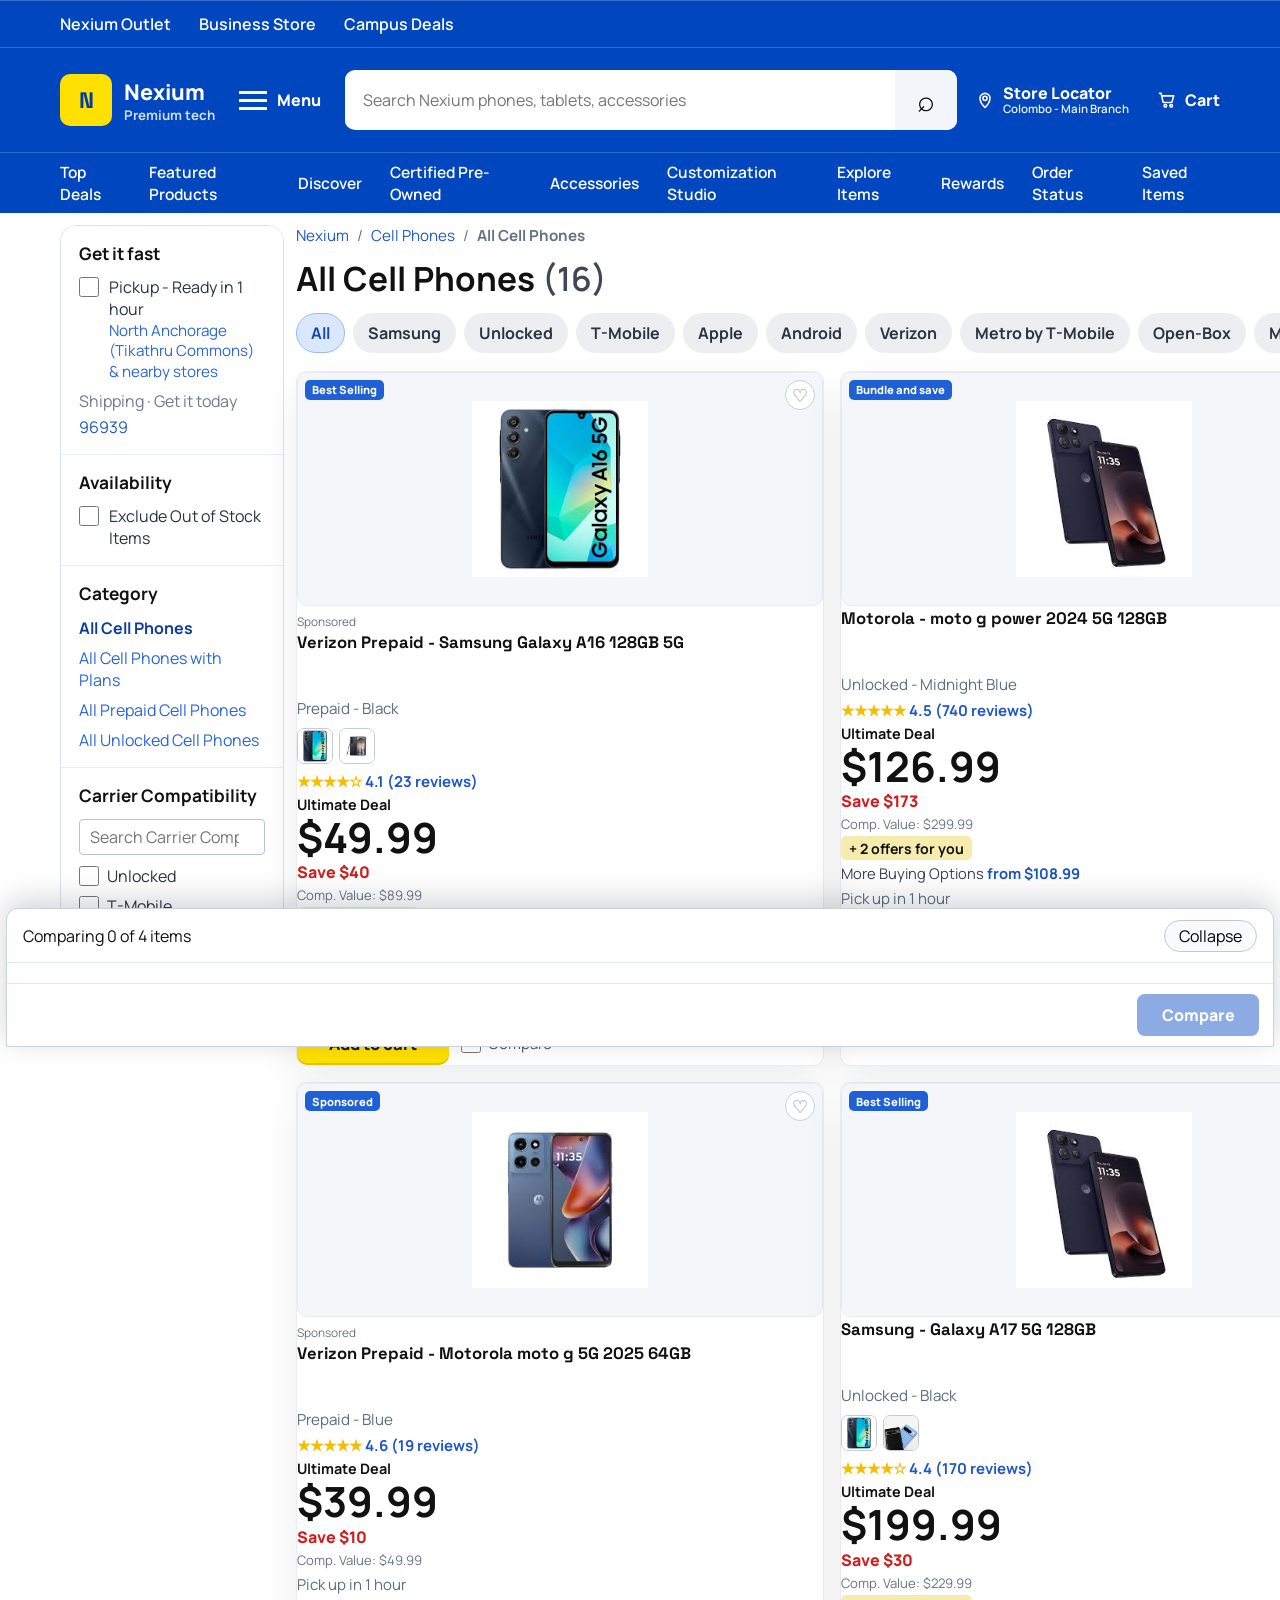
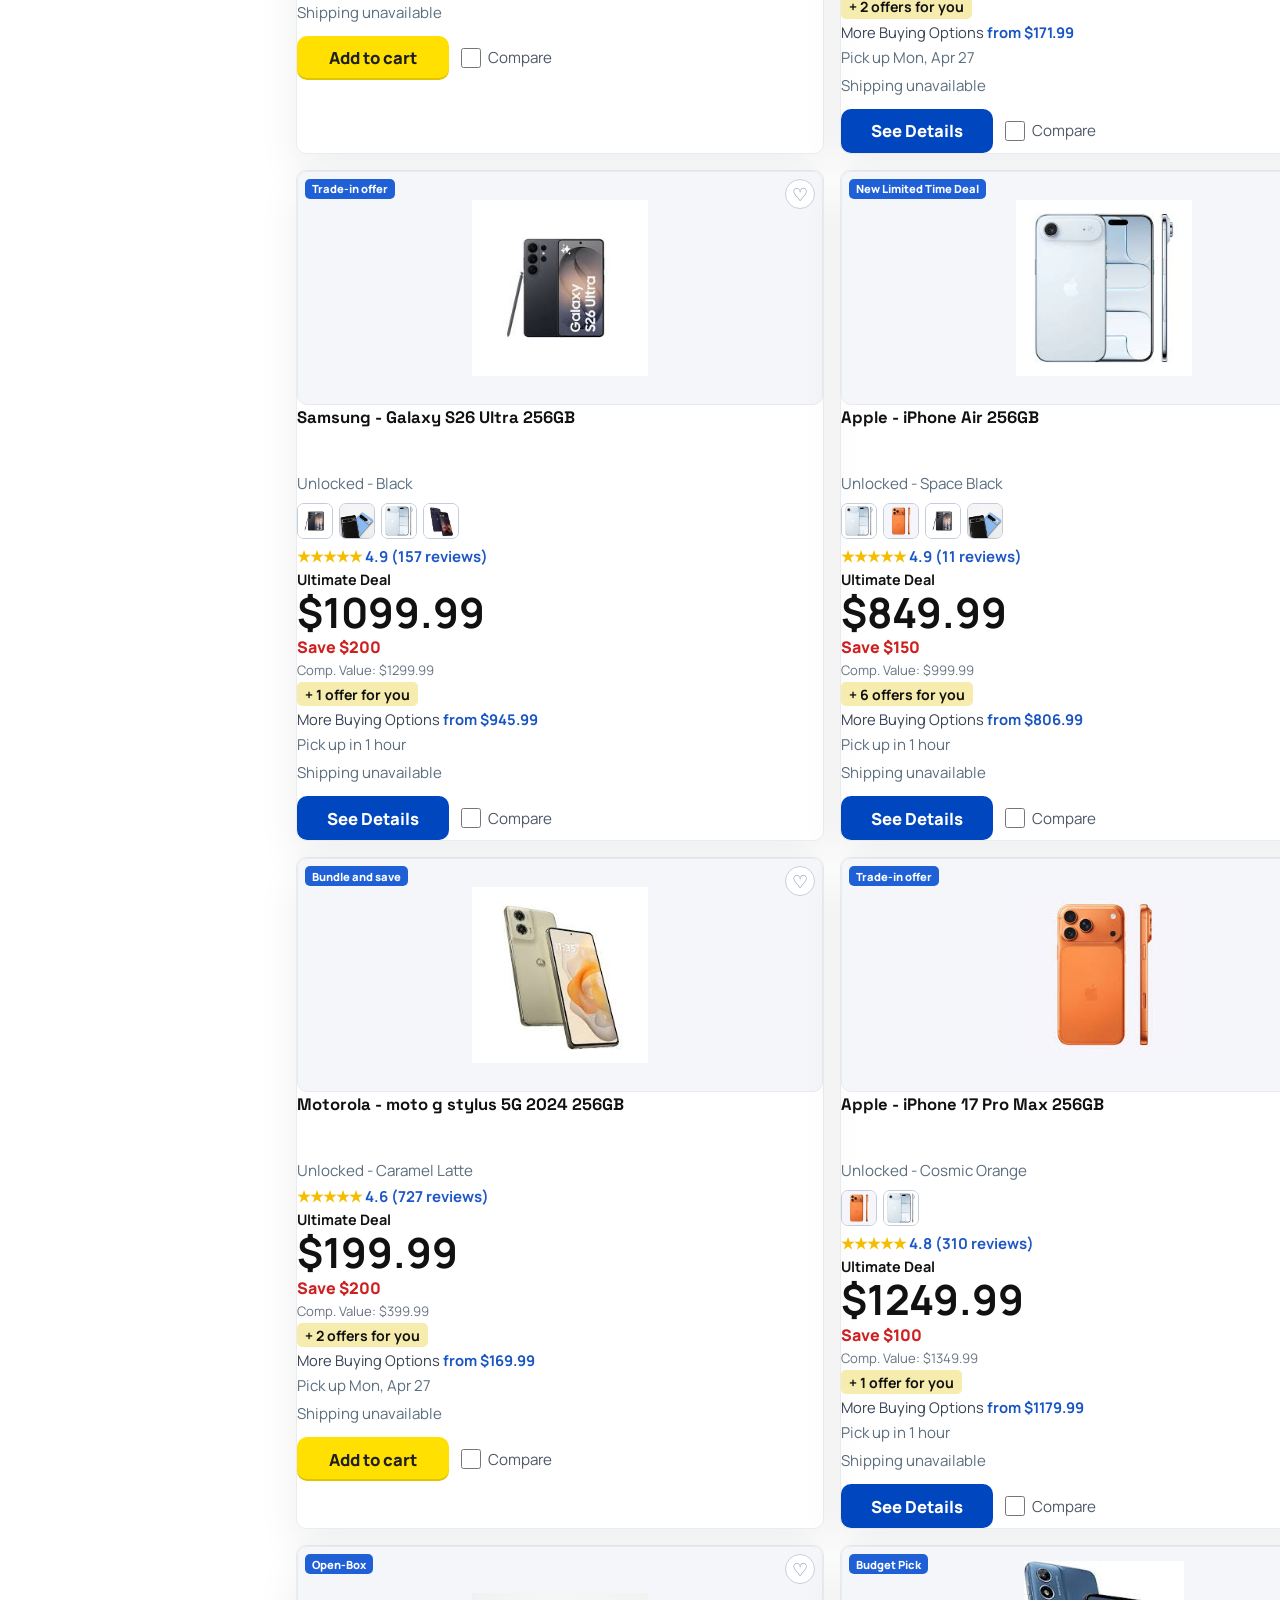
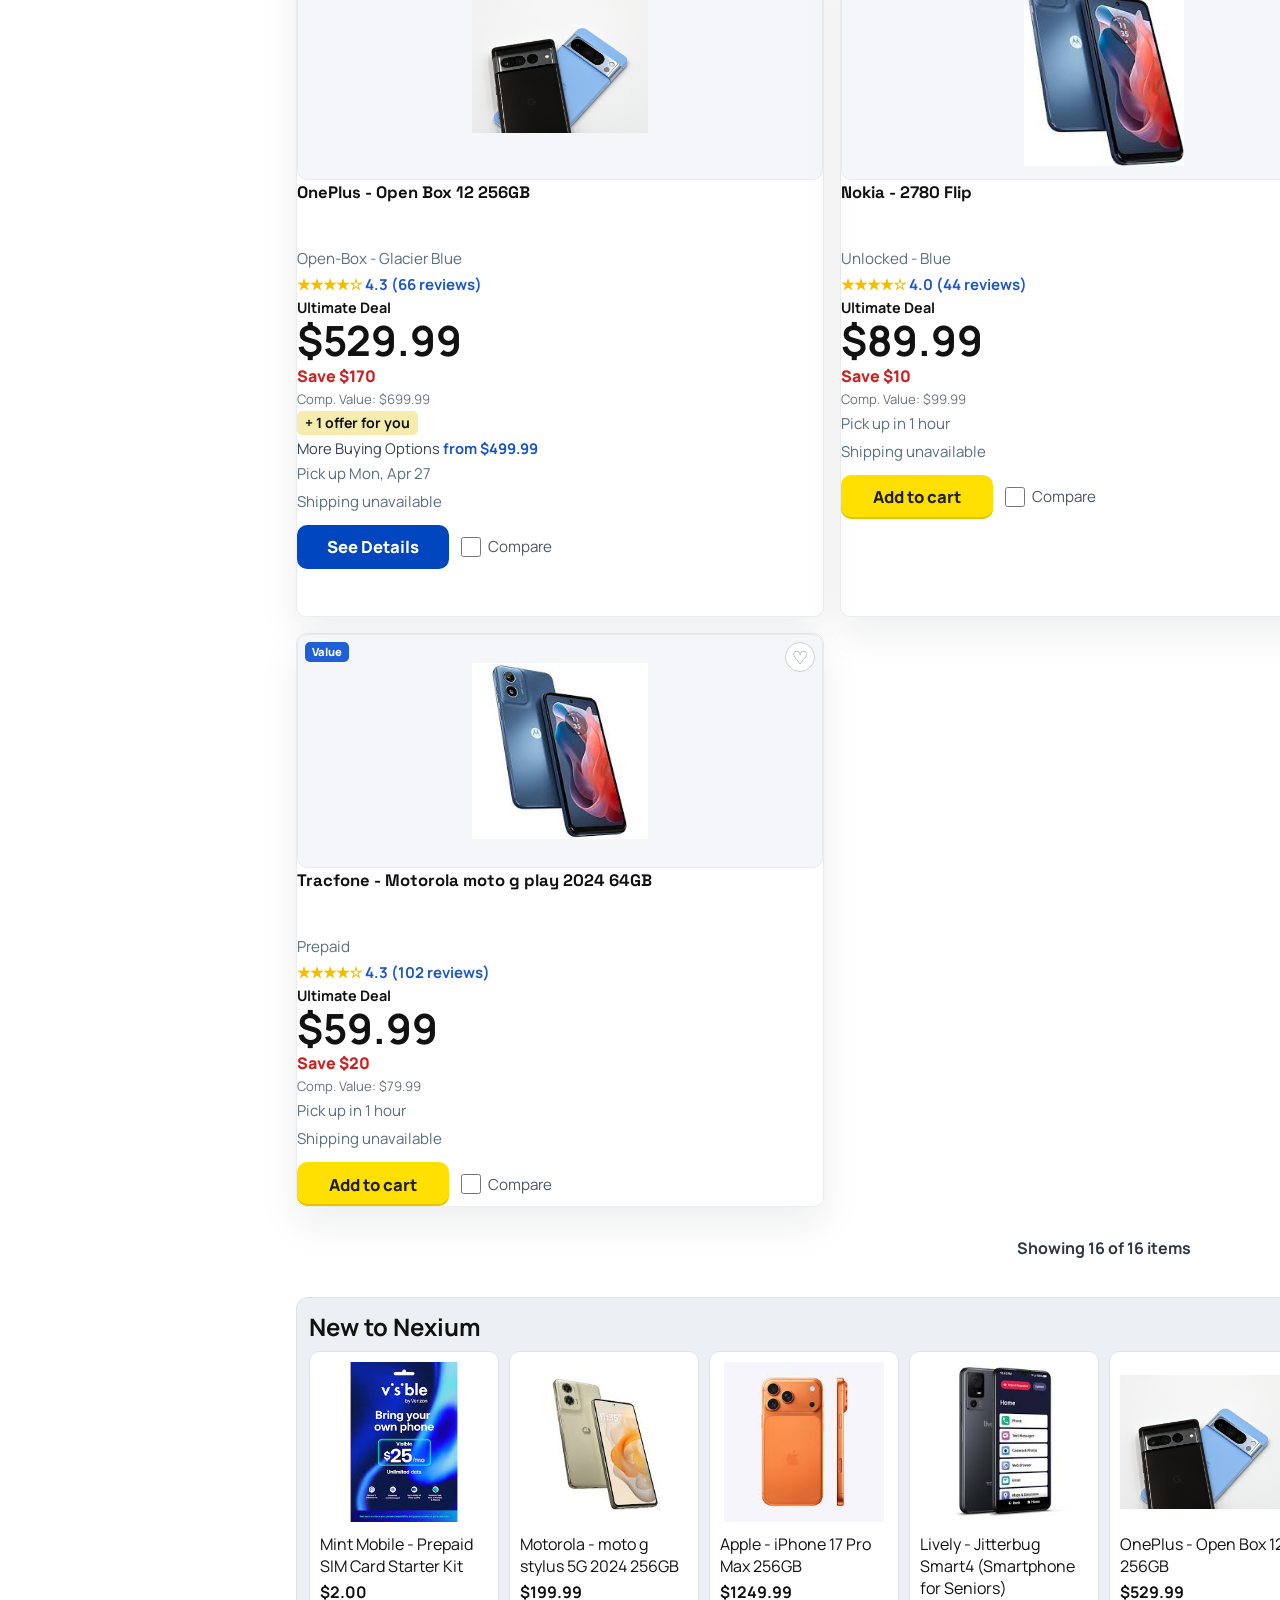
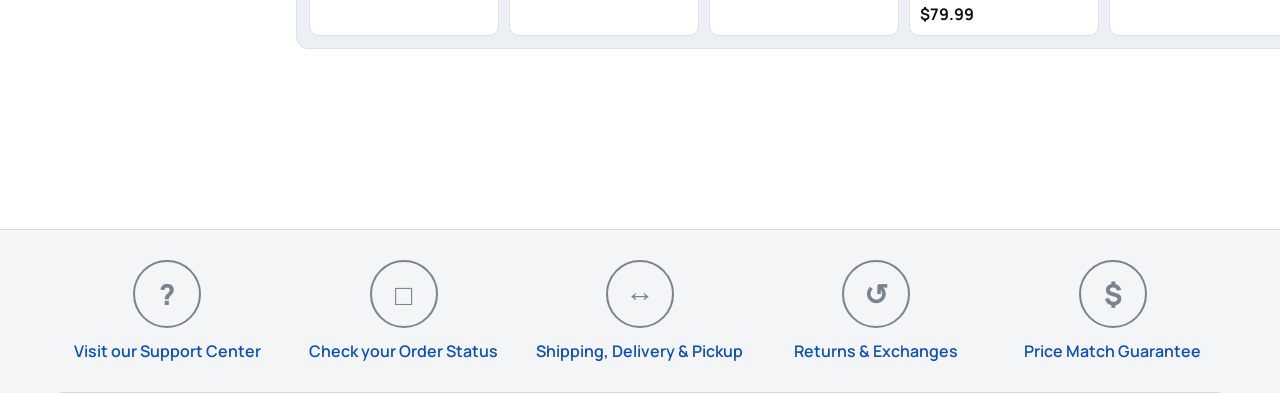
==== all-cell-phones.html @ 81a10d4d "First commit" ====
<!DOCTYPE html>
<html lang="en">
<head>
  <meta charset="UTF-8">
  <meta name="viewport" content="width=device-width, initial-scale=1.0">
  <title>All Cell Phones | Nexium</title>
  <link rel="preconnect" href="https://fonts.googleapis.com">
  <link rel="preconnect" href="https://fonts.gstatic.com" crossorigin>
  <link href="https://fonts.googleapis.com/css2?family=Manrope:wght@400;500;600;700;800&family=Space+Grotesk:wght@500;700&display=swap" rel="stylesheet">
  <link rel="stylesheet" href="styles.css">
  <link rel="stylesheet" href="all-cell-phones.css">
</head>
<body class="home-page phones-page">
  <header class="home-header">
    <div class="home-utility">
      <div class="shell utility-inner">
        <div class="utility-links">
          <a href="#">Nexium Outlet</a>
          <a href="#">Business Store</a>
          <a href="#">Campus Deals</a>
        </div>
      </div>
    </div>

    <div class="home-primary">
      <div class="shell primary-inner">
        <a href="index.html" class="home-logo">
          <span class="brand-mark">N</span>
          <span class="logo-copy">
            <strong>Nexium</strong>
            <small>Premium tech</small>
          </span>
        </a>

        <button class="menu-trigger" type="button">
          <span class="menu-lines"></span>
          <span>Menu</span>
        </button>

        <div class="home-search">
          <input type="search" placeholder="Search Nexium phones, tablets, accessories">
          <button type="button">⌕</button>
        </div>

        <div class="quick-actions">
          <a href="store-locator.html" class="quick-action-link" aria-label="Find a store location">
            <span class="quick-icon" aria-hidden="true">
              <svg viewBox="0 0 24 24" role="img" focusable="false">
                <path d="M12 21s6-5.53 6-11a6 6 0 1 0-12 0c0 5.47 6 11 6 11Z"></path>
                <circle cx="12" cy="10" r="2.5"></circle>
              </svg>
            </span>
            <span class="quick-action-copy">
              <span>Store Locator</span>
              <small data-selected-branch>Colombo - Main Branch</small>
            </span>
          </a>
          <a href="cart.html" class="quick-action-link" aria-label="Open cart page">
            <span class="quick-icon" aria-hidden="true">
              <svg viewBox="0 0 24 24" role="img" focusable="false">
                <path d="M3 4h2l2.2 10.2a1 1 0 0 0 1 .8h8.9a1 1 0 0 0 1-.8L20 7H7"></path>
                <circle cx="10" cy="19" r="1.6"></circle>
                <circle cx="17" cy="19" r="1.6"></circle>
              </svg>
            </span>
            <span>Cart</span>
          </a>
        </div>
      </div>
    </div>

    <div class="home-secondary">
      <div class="shell secondary-inner">
        <nav class="secondary-links">
          <a href="index.html#featured-offers">Top Deals</a>
          <a href="index.html#featured-products">Featured Products</a>
          <a href="index.html#advice">Discover</a>
          <a href="index.html#preowned">Certified Pre-Owned</a>
          <a href="index.html#accessories">Accessories</a>
          <a href="customization-studio.html#customization-studio">Customization Studio</a>
          <a href="index.html#catalog">Explore Items</a>
        </nav>
        <nav class="secondary-links secondary-links-right">
          <a href="index.html#rewards">Rewards</a>
          <a href="index.html#support">Order Status</a>
          <a href="index.html#saved">Saved Items</a>
        </nav>
      </div>
    </div>
  </header>

  <main class="home-main phones-main">
    <section class="phones-shell">
      <div class="catalog-layout">
        <aside class="catalog-sidebar" aria-label="Filters">
          <section class="filter-section">
            <h2>Get it fast</h2>
            <label class="check-row">
              <input type="checkbox" id="filterPickupReady">
              <span>
                Pickup - Ready in 1 hour
                <small>North Anchorage (Tikathru Commons) &amp; nearby stores</small>
              </span>
            </label>
            <p class="filter-note">Shipping · Get it today</p>
            <a href="#">96939</a>
          </section>

          <section class="filter-section">
            <h2>Availability</h2>
            <label class="check-row">
              <input type="checkbox" id="filterInStockOnly">
              <span>Exclude Out of Stock Items</span>
            </label>
          </section>

          <section class="filter-section">
            <h2>Category</h2>
            <nav class="text-filter-links" aria-label="Category links">
              <button type="button" class="link-button is-active" data-category-filter="all">All Cell Phones</button>
              <button type="button" class="link-button" data-category-filter="plans">All Cell Phones with Plans</button>
              <button type="button" class="link-button" data-category-filter="prepaid">All Prepaid Cell Phones</button>
              <button type="button" class="link-button" data-category-filter="unlocked">All Unlocked Cell Phones</button>
            </nav>
          </section>

          <section class="filter-section">
            <h2>Carrier Compatibility</h2>
            <input class="filter-search" type="search" placeholder="Search Carrier Compatibility" data-option-search="carrierList">
            <div class="option-list" id="carrierList">
              <label><input type="checkbox" class="carrier-filter" value="unlocked"> Unlocked</label>
              <label><input type="checkbox" class="carrier-filter" value="t-mobile"> T-Mobile</label>
              <label><input type="checkbox" class="carrier-filter" value="metro"> Metro by T-Mobile</label>
              <label><input type="checkbox" class="carrier-filter" value="verizon"> Verizon</label>
              <label><input type="checkbox" class="carrier-filter" value="google-fi"> Google Fi</label>
              <label class="option-extra"><input type="checkbox" class="carrier-filter" value="visible"> Visible</label>
              <label class="option-extra"><input type="checkbox" class="carrier-filter" value="cricket"> Cricket</label>
              <label class="option-extra"><input type="checkbox" class="carrier-filter" value="mint"> Mint Mobile</label>
            </div>
            <button type="button" class="show-more-button" data-toggle-options="carrierList">Show all</button>
          </section>

          <section class="filter-section">
            <h2>Model Family</h2>
            <input class="filter-search" type="search" placeholder="Search Model Family" data-option-search="modelList">
            <div class="option-list" id="modelList">
              <label><input type="checkbox" class="model-filter" value="iphone-17-pro-max"> Apple iPhone 17 Pro Max</label>
              <label><input type="checkbox" class="model-filter" value="iphone-17"> Apple iPhone 17</label>
              <label><input type="checkbox" class="model-filter" value="iphone-16"> Apple iPhone 16</label>
              <label><input type="checkbox" class="model-filter" value="galaxy-s26"> Samsung Galaxy S26</label>
              <label><input type="checkbox" class="model-filter" value="galaxy-a16"> Samsung Galaxy A16</label>
              <label class="option-extra"><input type="checkbox" class="model-filter" value="pixel-10"> Google Pixel 10</label>
              <label class="option-extra"><input type="checkbox" class="model-filter" value="moto-g"> Motorola Moto G</label>
              <label class="option-extra"><input type="checkbox" class="model-filter" value="jitterbug"> Lively Jitterbug</label>
            </div>
            <button type="button" class="show-more-button" data-toggle-options="modelList">Show all</button>
          </section>

          <section class="filter-section">
            <h2>Brand</h2>
            <input class="filter-search" type="search" placeholder="Search Brand" data-option-search="brandList">
            <div class="option-list" id="brandList">
              <label><input type="checkbox" class="brand-filter" value="samsung"> Samsung</label>
              <label><input type="checkbox" class="brand-filter" value="apple"> Apple</label>
              <label><input type="checkbox" class="brand-filter" value="motorola"> Motorola</label>
              <label><input type="checkbox" class="brand-filter" value="google"> Google</label>
              <label><input type="checkbox" class="brand-filter" value="lively"> Lively</label>
              <label class="option-extra"><input type="checkbox" class="brand-filter" value="oneplus"> OnePlus</label>
              <label class="option-extra"><input type="checkbox" class="brand-filter" value="nokia"> Nokia</label>
            </div>
            <button type="button" class="show-more-button" data-toggle-options="brandList">Show all</button>
          </section>

          <section class="filter-section">
            <h2>Condition</h2>
            <div class="condition-grid">
              <label class="condition-card">
                <input type="checkbox" class="condition-filter" value="new">
                <strong>New</strong>
                <small>Brand new</small>
              </label>
              <label class="condition-card">
                <input type="checkbox" class="condition-filter" value="pre-owned">
                <strong>Pre-Owned</strong>
                <small>Used products restored and verified</small>
              </label>
              <label class="condition-card">
                <input type="checkbox" class="condition-filter" value="open-box">
                <strong>Open-Box</strong>
                <small>Returned products under Nexium checks</small>
              </label>
              <label class="condition-card">
                <input type="checkbox" class="condition-filter" value="refurbished">
                <strong>Refurbished</strong>
                <small>Like-new condition after repair cycle</small>
              </label>
            </div>
          </section>

          <section class="filter-section">
            <h2>Operating System</h2>
            <div class="option-list compact-list">
              <label><input type="checkbox" class="os-filter" value="ios"> Apple iOS</label>
              <label><input type="checkbox" class="os-filter" value="android"> Android</label>
              <label><input type="checkbox" class="os-filter" value="ipados"> Apple iPadOS</label>
              <label><input type="checkbox" class="os-filter" value="lively-os"> Lively Proprietary</label>
              <label><input type="checkbox" class="os-filter" value="kaios"> KaiOS</label>
            </div>
          </section>

          <section class="filter-section">
            <h2>Price</h2>
            <div class="price-input-row">
              <input type="number" min="0" id="minPrice" placeholder="Min Price" aria-label="Minimum price">
              <span>to</span>
              <input type="number" min="0" id="maxPrice" placeholder="Max Price" aria-label="Maximum price">
              <button type="button" id="applyPriceRange">Set</button>
            </div>
            <div class="option-list compact-list">
              <label><input type="checkbox" class="price-quick-filter" value="under-25"> Less than $25</label>
              <label><input type="checkbox" class="price-quick-filter" value="25-100"> $25 - $100</label>
              <label><input type="checkbox" class="price-quick-filter" value="100-500"> $100 - $500</label>
              <label><input type="checkbox" class="price-quick-filter" value="500-plus"> $500 &amp; Above</label>
            </div>
          </section>
        </aside>

        <section class="catalog-main" aria-label="All cell phones list">

          <div class="breadcrumb-row">
            <a href="index.html">Nexium</a>
            <span>/</span>
            <a href="index.html#catalog">Cell Phones</a>
            <span>/</span>
            <strong>All Cell Phones</strong>
          </div>

          <div class="catalog-title-row">
            <h1>All Cell Phones <span id="resultCount">(0)</span></h1>
            <label class="sort-select" for="sortSelect">
              <span>Sort by:</span>
              <select id="sortSelect">
                <option value="best-selling">Best Selling</option>
                <option value="price-low">Price Low to High</option>
                <option value="price-high">Price High to Low</option>
                <option value="rating-high">Top Rated</option>
                <option value="newest">Newest</option>
              </select>
            </label>
          </div>

          <nav class="quick-chip-row" aria-label="Quick filters">
            <button type="button" class="quick-chip is-active" data-chip-filter="all">All</button>
            <button type="button" class="quick-chip" data-chip-filter="samsung">Samsung</button>
            <button type="button" class="quick-chip" data-chip-filter="unlocked">Unlocked</button>
            <button type="button" class="quick-chip" data-chip-filter="t-mobile">T-Mobile</button>
            <button type="button" class="quick-chip" data-chip-filter="apple">Apple</button>
            <button type="button" class="quick-chip" data-chip-filter="android">Android</button>
            <button type="button" class="quick-chip" data-chip-filter="verizon">Verizon</button>
            <button type="button" class="quick-chip" data-chip-filter="metro">Metro by T-Mobile</button>
            <button type="button" class="quick-chip" data-chip-filter="open-box">Open-Box</button>
            <button type="button" class="quick-chip" data-chip-filter="motorola">Motorola</button>
            <button type="button" class="quick-chip" data-chip-filter="oneplus">OnePlus</button>
          </nav>

          <div class="product-grid" id="productGrid"></div>

          <div class="catalog-footer-row">
            <p id="shownCount">Showing 0 items</p>
          </div>

          <section class="new-rail" aria-label="New to Nexium">
            <h2>New to Nexium</h2>
            <div class="new-rail-row" id="newRail"></div>
          </section>
        </section>
      </div>
    </section>
  </main>

  <footer class="home-footer" id="support">
    <div class="shell footer-support-strip">
      <article>
        <div class="support-icon">?</div>
        <a href="#">Visit our Support Center</a>
      </article>
      <article>
        <div class="support-icon">□</div>
        <a href="#">Check your Order Status</a>
      </article>
      <article>
        <div class="support-icon">↔</div>
        <a href="#">Shipping, Delivery &amp; Pickup</a>
      </article>
      <article>
        <div class="support-icon">↺</div>
        <a href="#">Returns &amp; Exchanges</a>
      </article>
      <article>
        <div class="support-icon">$</div>
        <a href="#">Price Match Guarantee</a>
      </article>
    </div>
  </footer>

  <aside class="compare-tray is-hidden" id="compareTray" aria-live="polite">
    <div class="compare-topbar">
      <span id="compareStatus">Comparing 0 of 4 items</span>
      <button type="button" id="compareCollapseButton" aria-expanded="true">Collapse</button>
    </div>
    <div class="compare-body" id="compareBody"></div>
    <div class="compare-actions">
      <button type="button" id="compareActionButton" disabled>Compare</button>
    </div>
  </aside>

  <div class="compare-error-modal is-hidden" id="compareErrorModal" role="dialog" aria-modal="true" aria-labelledby="compareErrorTitle" aria-describedby="compareErrorDescription">
    <div class="compare-error-modal-card" role="document">
      <button class="compare-error-close" type="button" id="compareErrorClose" aria-label="Close compare error dialog">×</button>
      <h2 id="compareErrorTitle">Error Occurred when adding items to compare</h2>
      <p id="compareErrorDescription">You can compare up to 4 items at a time.</p>
      <button class="compare-error-confirm" type="button" id="compareErrorConfirm">Okay, got it.</button>
    </div>
  </div>

  <script src="script.js"></script>
  <script src="all-cell-phones.js"></script>
</body>
</html>
---- styles.css ----
:root {
  --bg: #09121d;
  --panel: #0f1b29;
  --panel-soft: #132436;
  --card: rgba(255, 255, 255, 0.82);
  --card-strong: #f8faf7;
  --ink: #0d1824;
  --text: #dfe9f2;
  --muted: #9fb1c1;
  --line: rgba(255, 255, 255, 0.08);
  --accent: #29d3b2;
  --accent-strong: #13b092;
  --sand: #f1dcc0;
  --lilac: #d6d6ff;
  --mist: #dce8f2;
  --amber: #f2b66d;
  --radius-xl: 30px;
  --radius-lg: 24px;
  --radius-md: 18px;
  --radius-sm: 14px;
  --shadow-xl: 0 30px 80px rgba(0, 0, 0, 0.28);
  --shadow-lg: 0 18px 50px rgba(3, 12, 22, 0.18);
  --sticky-header-height: 172px;
  --site-max-width: 1480px;
  --site-gutter-inline: 120px;
  --shell: min(1180px, calc(100vw - 48px));
}

* {
  box-sizing: border-box;
}

html {
  scroll-behavior: smooth;
  scroll-padding-top: calc(var(--sticky-header-height) + 10px);
}

[id] {
  scroll-margin-top: calc(var(--sticky-header-height) + 10px);
}

body {
  margin: 0;
  font-family: "Manrope", sans-serif;
  background:
    radial-gradient(circle at top, rgba(41, 211, 178, 0.12), transparent 22%),
    linear-gradient(180deg, #08131f 0%, #0c1621 24%, #eef2ec 24%, #eef2ec 100%);
  color: var(--text);
}

a {
  color: inherit;
  text-decoration: none;
}

button,
input {
  font: inherit;
}

.shell {
  width: var(--shell);
  margin: 0 auto;
}

.announcement-bar {
  background: #091722;
  color: #dce7ee;
  padding: 14px 24px;
  text-align: center;
  font-size: 0.93rem;
  border-bottom: 1px solid rgba(255, 255, 255, 0.08);
}

.announcement-bar span {
  color: var(--accent);
  margin-right: 8px;
}

.site-header {
  position: sticky;
  top: 0;
  z-index: 20;
  backdrop-filter: blur(18px);
  background: rgba(8, 16, 25, 0.84);
  border-bottom: 1px solid rgba(255, 255, 255, 0.07);
}

.site-header.compact {
  position: relative;
}

.header-shell {
  display: flex;
  align-items: center;
  justify-content: space-between;
  gap: 24px;
  padding: 18px 0;
}

.brand-lockup {
  display: inline-flex;
  align-items: center;
  gap: 12px;
}

.brand-mark {
  width: 46px;
  height: 46px;
  display: grid;
  place-items: center;
  border-radius: 16px;
  background: linear-gradient(135deg, var(--accent), #76f2df);
  color: #06211d;
  font-family: "Space Grotesk", sans-serif;
  font-size: 1.4rem;
  font-weight: 700;
}

.brand-lockup strong {
  display: block;
  font-family: "Space Grotesk", sans-serif;
  font-size: 1.2rem;
}

.brand-lockup small {
  display: block;
  color: var(--muted);
}

.main-nav {
  display: flex;
  gap: 18px;
  color: #d4dde5;
  font-size: 0.96rem;
}

.main-nav a:hover,
.text-link:hover {
  color: var(--accent);
}

.header-actions {
  display: flex;
  align-items: center;
  gap: 14px;
}

.search-shell {
  background: rgba(255, 255, 255, 0.07);
  border: 1px solid rgba(255, 255, 255, 0.08);
  border-radius: 999px;
  padding: 6px;
  min-width: 360px;
}

.search-shell input {
  width: 100%;
  background: transparent;
  border: 0;
  outline: 0;
  padding: 10px 16px;
  color: white;
}

.ghost-button,
.secondary-button,
.primary-button {
  border: 0;
  border-radius: 999px;
  padding: 14px 20px;
  cursor: pointer;
  transition: transform 0.2s ease, opacity 0.2s ease, background 0.2s ease;
}

.ghost-button:hover,
.secondary-button:hover,
.primary-button:hover {
  transform: translateY(-1px);
}

.ghost-button {
  background: rgba(255, 255, 255, 0.08);
  color: white;
}

.primary-button {
  display: inline-flex;
  align-items: center;
  justify-content: center;
  background: linear-gradient(135deg, var(--accent), #83f5dd);
  color: #04201a;
  font-weight: 800;
}

.secondary-button {
  display: inline-flex;
  align-items: center;
  justify-content: center;
  background: white;
  color: var(--ink);
  font-weight: 700;
}

.primary-button.small {
  padding: 12px 18px;
}

.primary-button.wide {
  width: 100%;
}

.hero {
  padding: 54px 0 40px;
}

.hero-grid {
  display: grid;
  grid-template-columns: 1.05fr 0.95fr;
  gap: 44px;
  align-items: center;
}

.eyebrow {
  margin: 0 0 10px;
  text-transform: uppercase;
  letter-spacing: 0.14em;
  font-size: 0.74rem;
  color: var(--accent);
  font-weight: 800;
}

.hero-copy h1,
.mobile-intro h1 {
  margin: 0;
  font-family: "Space Grotesk", sans-serif;
  font-size: clamp(2.8rem, 5vw, 4.7rem);
  line-height: 0.95;
  max-width: 12ch;
}

.lede {
  max-width: 62ch;
  color: #c8d7e3;
  font-size: 1.05rem;
  line-height: 1.7;
}

.button-row {
  display: flex;
  gap: 14px;
  flex-wrap: wrap;
  margin-top: 24px;
}

.metric-row {
  list-style: none;
  padding: 0;
  margin: 28px 0 0;
  display: flex;
  gap: 22px;
  flex-wrap: wrap;
}

.metric-row li {
  min-width: 140px;
}

.metric-row strong {
  display: block;
  font-size: 1.8rem;
  font-family: "Space Grotesk", sans-serif;
}

.metric-row span {
  color: var(--muted);
}

.hero-stage {
  position: relative;
  min-height: 540px;
  border-radius: 36px;
  background:
    radial-gradient(circle at 30% 25%, rgba(41, 211, 178, 0.35), transparent 28%),
    radial-gradient(circle at 70% 20%, rgba(241, 220, 192, 0.25), transparent 24%),
    linear-gradient(180deg, rgba(255, 255, 255, 0.08), rgba(255, 255, 255, 0.02));
  border: 1px solid rgba(255, 255, 255, 0.09);
  box-shadow: var(--shadow-xl);
  overflow: hidden;
}

.hero-orb {
  position: absolute;
  inset: auto auto -140px -110px;
  width: 340px;
  height: 340px;
  border-radius: 50%;
  background: radial-gradient(circle, rgba(41, 211, 178, 0.75), rgba(41, 211, 178, 0.08) 65%, transparent 68%);
}

.device-stack {
  position: absolute;
  inset: 86px 24px 24px 24px;
}

.device {
  position: absolute;
  width: 220px;
  background: linear-gradient(180deg, #182636, #0a121b);
  border: 1px solid rgba(255, 255, 255, 0.08);
  border-radius: 34px;
  box-shadow: var(--shadow-lg);
}

.device::after {
  content: "";
  position: absolute;
  inset: 12px;
  border-radius: 26px;
  background: rgba(255, 255, 255, 0.03);
}

.device-large {
  height: 440px;
  right: 56px;
  top: 16px;
  transform: rotate(10deg);
}

.device-mid {
  height: 380px;
  left: 72px;
  top: 98px;
  transform: rotate(-16deg);
}

.device-small {
  width: 190px;
  height: 320px;
  left: 218px;
  top: 148px;
  transform: rotate(-2deg);
}

.device-camera {
  position: absolute;
  top: 22px;
  left: 22px;
  width: 56px;
  height: 56px;
  border-radius: 18px;
  background: rgba(255, 255, 255, 0.1);
  z-index: 1;
}

.screen-glow {
  position: absolute;
  inset: 26% 18% 16%;
  border-radius: 40px;
  filter: blur(1px);
  z-index: 1;
}

.screen-teal {
  background: linear-gradient(160deg, rgba(41, 211, 178, 0.95), rgba(89, 161, 255, 0.6));
}

.screen-sand {
  background: linear-gradient(160deg, rgba(241, 220, 192, 0.95), rgba(255, 255, 255, 0.65));
}

.screen-blue {
  background: linear-gradient(160deg, rgba(147, 177, 255, 0.9), rgba(95, 128, 242, 0.42));
}

.floating-card {
  position: absolute;
  padding: 18px 20px;
  background: rgba(255, 255, 255, 0.94);
  color: var(--ink);
  border-radius: 20px;
  max-width: 240px;
  box-shadow: var(--shadow-lg);
}

.floating-card strong {
  display: block;
  margin-bottom: 6px;
  font-size: 0.98rem;
}

.floating-card span {
  color: #526377;
  font-size: 0.92rem;
}

.trust-chip {
  left: 28px;
  top: 34px;
}

.tradein-chip {
  right: 20px;
  bottom: 26px;
}

.section {
  padding: 42px 0;
  color: var(--ink);
}

.section-heading {
  display: flex;
  align-items: end;
  justify-content: space-between;
  gap: 24px;
  margin-bottom: 24px;
}

.section-heading h2 {
  margin: 0;
  font-family: "Space Grotesk", sans-serif;
  font-size: clamp(1.8rem, 3vw, 2.8rem);
  line-height: 1.05;
  max-width: 18ch;
}

.category-grid,
.feature-grid,
.trust-grid,
.product-grid,
.comparison-grid,
.service-grid {
  display: grid;
  gap: 22px;
}

.category-grid {
  grid-template-columns: repeat(4, 1fr);
}

.category-card,
.feature-tile,
.trust-card,
.product-card,
.comparison-card,
.service-card,
.basket-card,
.checkout-card,
.account-card,
.filter-panel,
.promo-panel {
  background: rgba(255, 255, 255, 0.86);
  border: 1px solid rgba(8, 18, 30, 0.08);
  border-radius: var(--radius-lg);
  box-shadow: 0 18px 40px rgba(13, 24, 36, 0.07);
}

.category-card {
  min-height: 240px;
  padding: 24px;
  display: flex;
  flex-direction: column;
  justify-content: flex-end;
  color: white;
  position: relative;
  overflow: hidden;
}

.category-card::before {
  content: "";
  position: absolute;
  inset: 0;
  opacity: 0.95;
}

.category-card h3,
.feature-tile h3,
.trust-card h3,
.product-card h3,
.comparison-card h3,
.service-card h3,
.basket-card h3,
.checkout-card h3,
.account-card h3 {
  margin: 0 0 10px;
  font-family: "Space Grotesk", sans-serif;
}

.category-card p,
.feature-tile p,
.trust-card p,
.service-card p {
  margin: 0;
  position: relative;
  z-index: 1;
  color: inherit;
  opacity: 0.92;
}

.category-card h3,
.badge {
  position: relative;
  z-index: 1;
}

.category-phones::before {
  background: linear-gradient(160deg, #17283a, #274666 60%, #355b7f);
}

.category-preowned::before {
  background: linear-gradient(160deg, #0f352f, #1d7d6e 66%, #75d9c8);
}

.category-tablets::before {
  background: linear-gradient(160deg, #2b2133, #7f6faa 66%, #d6d6ff);
}

.category-accessories::before {
  background: linear-gradient(160deg, #6d4d2b, #be8a4e 66%, #f1dcc0);
}

.badge {
  display: inline-flex;
  align-items: center;
  width: fit-content;
  padding: 8px 12px;
  border-radius: 999px;
  font-size: 0.75rem;
  text-transform: uppercase;
  letter-spacing: 0.08em;
  background: rgba(255, 255, 255, 0.16);
  color: white;
  font-weight: 800;
  margin-bottom: 12px;
}

.badge-emerald {
  background: rgba(9, 53, 45, 0.14);
  color: #0c5d4e;
}

.badge-sand {
  background: rgba(141, 94, 32, 0.12);
  color: #86551b;
}

.split-banner {
  display: grid;
  grid-template-columns: 1.2fr 0.8fr;
  gap: 22px;
}

.promo-panel {
  padding: 28px;
}

.promo-dark {
  background:
    radial-gradient(circle at right top, rgba(41, 211, 178, 0.15), transparent 30%),
    linear-gradient(135deg, #102030, #14263c);
  color: white;
}

.promo-light {
  background: linear-gradient(160deg, rgba(41, 211, 178, 0.16), rgba(255, 255, 255, 0.95));
}

.promo-kpis {
  display: grid;
  gap: 18px;
  height: 100%;
}

.promo-kpis strong {
  display: block;
  font-family: "Space Grotesk", sans-serif;
  margin-bottom: 6px;
}

.promo-kpis span {
  color: #496072;
}

.feature-grid {
  grid-template-columns: repeat(2, 1fr);
}

.feature-tile {
  min-height: 250px;
  padding: 28px;
  display: flex;
  flex-direction: column;
  justify-content: space-between;
}

.gradient-lilac {
  background: linear-gradient(135deg, #ebe7ff, #c9d2ff);
}

.gradient-mist {
  background: linear-gradient(135deg, #f4f4f0, #dfe5ea);
}

.gradient-sea {
  background: linear-gradient(135deg, #ebf4fb, #c7f2ea);
}

.gradient-amber {
  background: linear-gradient(135deg, #fff2dd, #f3d2a4);
}

.feature-tag {
  width: fit-content;
  padding: 8px 12px;
  border-radius: 999px;
  background: rgba(9, 18, 29, 0.08);
  color: #33485c;
  font-size: 0.85rem;
  font-weight: 700;
}

.trust-grid {
  grid-template-columns: repeat(4, 1fr);
}

.trust-card,
.service-card {
  padding: 24px;
}

.catalog-layout {
  display: grid;
  grid-template-columns: 280px 1fr;
  gap: 22px;
}

.filter-bar {
  display: flex;
  gap: 12px;
  flex-wrap: wrap;
  margin-bottom: 22px;
}

.filter-pill,
.chip {
  border: 0;
  border-radius: 999px;
  padding: 12px 16px;
  background: white;
  color: #3d5062;
  font-weight: 700;
  cursor: pointer;
}

.filter-pill.active,
.chip.active {
  background: #0f1b29;
  color: white;
}

.filter-panel {
  padding: 24px;
  height: fit-content;
}

.filter-list {
  margin: 16px 0 0;
  padding-left: 18px;
  color: #516576;
  line-height: 1.8;
}

.product-grid {
  grid-template-columns: repeat(3, 1fr);
}

.product-card {
  padding: 18px;
  display: grid;
  gap: 12px;
}

.product-art,
.pdp-main-art,
.mini-visual,
.stack-visual,
.pdp-mobile-art {
  border-radius: 22px;
  background:
    radial-gradient(circle at top right, rgba(255, 255, 255, 0.7), transparent 26%),
    linear-gradient(135deg, #17283a, #284d70);
  min-height: 210px;
  position: relative;
  overflow: hidden;
}

.product-art.sand,
.stack-visual.sand {
  background: linear-gradient(135deg, #f4e7d5, #d7b28b);
}

.product-art.teal,
.mini-visual.teal {
  background: linear-gradient(135deg, #a9f6eb, #3ba3d9);
}

.phone-art::before,
.tablet-art::before,
.accessory-art::before,
.pdp-main-art::before,
.mini-visual::before,
.stack-visual::before,
.pdp-mobile-art::before {
  content: "";
  position: absolute;
  inset: 18px;
  border-radius: 24px;
  background: rgba(255, 255, 255, 0.18);
}

.mini-device {
  position: absolute;
  right: 24px;
  bottom: 18px;
  width: 110px;
  height: 170px;
  border-radius: 28px;
  background: linear-gradient(180deg, #202d3b, #0e151d);
  box-shadow: inset 0 0 0 2px rgba(255, 255, 255, 0.06);
}

.tablet-art::after {
  content: "";
  position: absolute;
  inset: 28px 18px;
  border-radius: 28px;
  border: 10px solid rgba(8, 18, 30, 0.85);
}

.accessory-art::after {
  content: "";
  position: absolute;
  width: 94px;
  height: 94px;
  border-radius: 50%;
  background: rgba(255, 255, 255, 0.78);
  right: 22px;
  top: 28px;
  box-shadow:
    -122px 48px 0 -16px rgba(255, 255, 255, 0.58),
    -18px 118px 0 -28px rgba(255, 255, 255, 0.46);
}

.product-badge {
  width: fit-content;
  padding: 8px 10px;
  border-radius: 999px;
  background: rgba(41, 211, 178, 0.14);
  color: #126f60;
  font-size: 0.74rem;
  text-transform: uppercase;
  letter-spacing: 0.08em;
  font-weight: 800;
}

.product-card p,
.comparison-card li,
.checkout-card p,
.account-card p {
  color: #5a6e7f;
}

.product-meta {
  display: flex;
  align-items: center;
  justify-content: space-between;
  gap: 12px;
  color: #627587;
}

.product-meta strong {
  color: var(--ink);
  font-size: 1.3rem;
}

.compare-toggle {
  border: 0;
  border-radius: 14px;
  padding: 12px 14px;
  background: #0f1b29;
  color: white;
  font-weight: 700;
  cursor: pointer;
}

.compare-toggle.active {
  background: var(--accent);
  color: #03211b;
}

.compare-status {
  border-radius: 999px;
  background: rgba(15, 27, 41, 0.08);
  padding: 12px 16px;
  color: #41556a;
  font-weight: 700;
}

.comparison-grid {
  grid-template-columns: repeat(3, 1fr);
}

.comparison-card {
  padding: 24px;
}

.comparison-card ul {
  margin: 0;
  padding-left: 18px;
  line-height: 1.9;
}

.pdp-layout {
  display: grid;
  grid-template-columns: 1fr 0.95fr;
  gap: 24px;
}

.pdp-gallery,
.pdp-copy {
  background: rgba(255, 255, 255, 0.86);
  border: 1px solid rgba(8, 18, 30, 0.08);
  border-radius: var(--radius-lg);
  padding: 24px;
}

.pdp-main-art {
  min-height: 460px;
}

.thumb-row {
  display: flex;
  gap: 12px;
  margin-top: 16px;
}

.thumb {
  width: 64px;
  height: 64px;
  border-radius: 18px;
  background: rgba(15, 27, 41, 0.1);
}

.thumb.active {
  outline: 2px solid var(--accent);
}

.price-line {
  font-size: 1.45rem;
  color: var(--ink);
  font-weight: 800;
}

.price-line small {
  font-size: 0.95rem;
  color: #65798b;
  font-weight: 600;
}

.spec-list {
  margin: 18px 0 0;
  padding-left: 18px;
  color: #516677;
  line-height: 1.9;
}

.service-grid {
  grid-template-columns: repeat(4, 1fr);
}

.checkout-layout {
  display: grid;
  grid-template-columns: 1fr 1fr 0.9fr;
  gap: 22px;
}

.basket-card,
.checkout-card,
.account-card {
  padding: 24px;
}

.basket-line,
.basket-total,
.account-row {
  display: flex;
  justify-content: space-between;
  gap: 16px;
  padding: 14px 0;
  border-bottom: 1px solid rgba(8, 18, 30, 0.08);
}

.basket-total {
  border-bottom: 0;
  font-size: 1.15rem;
  font-weight: 800;
}

.basket-line.subtle strong {
  color: #127561;
}

.checkout-steps {
  display: flex;
  gap: 10px;
  margin: 18px 0;
}

.step {
  padding: 8px 12px;
  border-radius: 999px;
  background: rgba(15, 27, 41, 0.08);
  color: #516677;
  font-weight: 700;
}

.step.active {
  background: rgba(41, 211, 178, 0.18);
  color: #0d6e5f;
}

.site-footer {
  background: #08131f;
  color: #d4dde5;
  padding: 50px 0 60px;
  margin-top: 48px;
}

.footer-grid {
  display: grid;
  grid-template-columns: 1.6fr 1fr 1fr 1fr;
  gap: 22px;
}

.site-footer h4 {
  margin: 0 0 14px;
  font-family: "Space Grotesk", sans-serif;
}

.site-footer a {
  display: block;
  margin-bottom: 10px;
  color: #bcc9d4;
}

.footer-brand {
  margin-bottom: 14px;
}

.mobile-page {
  background:
    radial-gradient(circle at top, rgba(41, 211, 178, 0.18), transparent 20%),
    linear-gradient(180deg, #08131f 0%, #08131f 28%, #eef2ec 28%, #eef2ec 100%);
}

.mobile-showcase {
  padding-bottom: 60px;
}

.mobile-intro {
  color: white;
  padding-top: 44px;
}

.mobile-grid {
  display: grid;
  grid-template-columns: repeat(4, 1fr);
  gap: 22px;
}

.phone-frame {
  padding: 14px;
  background: linear-gradient(180deg, #121d2a, #070e16);
  border-radius: 34px;
  box-shadow: var(--shadow-xl);
}

.phone-screen {
  background: #f7f9f5;
  color: var(--ink);
  border-radius: 28px;
  min-height: 760px;
  display: flex;
  flex-direction: column;
  overflow: hidden;
}

.app-topbar {
  display: flex;
  justify-content: space-between;
  padding: 16px 18px 12px;
  font-size: 0.82rem;
  color: #5d7183;
}

.screen-content {
  flex: 1;
  padding: 0 18px 18px;
}

.screen-content h2 {
  margin: 0 0 16px;
  font-family: "Space Grotesk", sans-serif;
  font-size: 1.5rem;
}

.mobile-hero-card,
.info-banner,
.account-panel {
  background: linear-gradient(135deg, #112437, #1e6a63);
  color: white;
  border-radius: 22px;
  padding: 18px;
  margin-bottom: 16px;
}

.mini-category-row,
.filter-chip-row {
  display: flex;
  gap: 10px;
  flex-wrap: wrap;
  margin-bottom: 16px;
}

.mini-category-row span,
.tab-bar span,
.account-row strong,
.account-row span {
  font-size: 0.9rem;
}

.mini-category-row span,
.account-row,
.stack-card,
.mini-product-card {
  background: white;
  border-radius: 20px;
}

.mini-category-row span {
  padding: 10px 14px;
}

.mobile-product-list {
  display: grid;
  grid-template-columns: repeat(2, 1fr);
  gap: 12px;
}

.mini-product-card {
  padding: 12px;
}

.mini-visual {
  min-height: 132px;
  margin-bottom: 12px;
}

.mini-visual::before {
  inset: 12px;
}

.stack-card {
  display: flex;
  gap: 12px;
  padding: 12px;
  margin-bottom: 12px;
}

.stack-visual {
  width: 82px;
  min-height: 108px;
  flex: 0 0 auto;
}

.pdp-mobile-art {
  min-height: 220px;
  margin-bottom: 14px;
}

.mobile-specs {
  margin-top: 10px;
  margin-bottom: 16px;
}

.tab-bar,
.sticky-buy-bar {
  display: grid;
  grid-template-columns: repeat(5, 1fr);
  gap: 8px;
  padding: 14px 16px 18px;
  border-top: 1px solid rgba(8, 18, 30, 0.08);
  background: rgba(255, 255, 255, 0.92);
}

.tab-bar span {
  text-align: center;
  color: #7b8c9b;
}

.tab-bar span.active {
  color: #0a1b29;
  font-weight: 800;
}

.sticky-buy-bar {
  grid-template-columns: 1fr auto;
  align-items: center;
}

.mobile-notes {
  margin-top: 24px;
}

@media (max-width: 1180px) {
  .main-nav {
    display: none;
  }

  .search-shell {
    min-width: 260px;
  }

  .category-grid,
  .trust-grid,
  .service-grid,
  .mobile-grid,
  .comparison-grid,
  .checkout-layout,
  .footer-grid {
    grid-template-columns: repeat(2, 1fr);
  }

  .catalog-layout,
  .hero-grid,
  .pdp-layout,
  .split-banner {
    grid-template-columns: 1fr;
  }

  .product-grid {
    grid-template-columns: repeat(2, 1fr);
  }
}

@media (max-width: 760px) {
  :root {
    --shell: min(100vw - 24px, 100%);
  }

  body {
    background:
      radial-gradient(circle at top, rgba(41, 211, 178, 0.16), transparent 18%),
      linear-gradient(180deg, #08131f 0%, #08131f 18%, #eef2ec 18%, #eef2ec 100%);
  }

  .announcement-bar {
    font-size: 0.85rem;
    padding-inline: 14px;
  }

  .header-shell,
  .section-heading,
  .button-row,
  .metric-row {
    flex-direction: column;
    align-items: flex-start;
  }

  .search-shell {
    min-width: 100%;
  }

  .header-actions {
    width: 100%;
    flex-wrap: wrap;
  }

  .hero-stage {
    min-height: 460px;
  }

  .device-large,
  .device-mid,
  .device-small {
    transform: none;
  }

  .device-large {
    right: 18px;
  }

  .device-mid {
    left: 18px;
  }

  .device-small {
    left: 146px;
  }

  .category-grid,
  .feature-grid,
  .trust-grid,
  .product-grid,
  .service-grid,
  .comparison-grid,
  .checkout-layout,
  .footer-grid,
  .mobile-grid {
    grid-template-columns: 1fr;
  }

  .phone-screen {
    min-height: 690px;
  }
}

.home-page {
  --site-shell: min(var(--site-max-width), calc(100vw - var(--site-gutter-inline)));
  background: #fff;
  color: #111;
}

body.home-page.zoom-125 {
  --site-max-width: 1440px;
  --site-gutter-inline: 104px;
}

body.home-page.zoom-150 {
  --site-max-width: 1380px;
  --site-gutter-inline: 88px;
}

.home-page .shell {
  width: var(--site-shell);
  margin-left: auto;
  margin-right: auto;
}

.home-announcement {
  background: #003da6;
  color: #fff;
  text-align: center;
  padding: 12px 20px;
  font-size: 0.98rem;
  font-weight: 600;
}

.home-announcement span,
.home-announcement a {
  color: #ffe654;
  font-weight: 800;
}

.home-announcement a {
  margin-left: 6px;
}

.home-header {
  position: sticky;
  top: 0;
  z-index: 40;
  overflow-anchor: none;
  will-change: box-shadow;
  transition: box-shadow 0.24s ease;
}

.home-utility,
.home-primary,
.home-secondary {
  background: #0046be;
  color: #fff;
}

.home-utility {
  border-top: 1px solid rgba(255, 255, 255, 0.22);
  border-bottom: 1px solid rgba(255, 255, 255, 0.2);
  max-height: 80px;
  overflow: hidden;
  will-change: max-height, opacity;
  transition: max-height 0.26s ease, opacity 0.22s ease, border-color 0.22s ease;
}

.utility-inner,
.primary-inner,
.secondary-inner {
  display: flex;
  align-items: center;
  justify-content: space-between;
  gap: 18px;
}

.utility-inner {
  min-height: 46px;
}

.utility-links,
.secondary-links,
.quick-actions {
  display: flex;
  align-items: center;
  gap: 28px;
}

.utility-links a,
.secondary-links a {
  color: #fff;
  font-weight: 600;
}

.quick-actions a {
  color: #fff;
  font-weight: 800;
}

.quick-action-link {
  display: inline-flex;
  align-items: center;
  gap: 8px;
}

.quick-action-copy {
  display: grid;
  gap: 1px;
}

.quick-action-copy > span {
  line-height: 1;
}

.quick-action-copy small {
  color: rgba(255, 255, 255, 0.92);
  font-size: 0.72rem;
  font-weight: 600;
  line-height: 1.15;
}

.quick-icon {
  width: 20px;
  height: 20px;
  display: inline-flex;
  align-items: center;
  justify-content: center;
}

.quick-icon svg {
  width: 100%;
  height: 100%;
  fill: none;
  stroke: currentColor;
  stroke-width: 1.9;
  stroke-linecap: round;
  stroke-linejoin: round;
}

.home-primary {
  padding: 22px 0;
  will-change: padding;
  transition: padding 0.26s ease;
}

.home-logo {
  display: flex;
  align-items: center;
  gap: 12px;
  color: #fff;
  font-weight: 800;
}

.home-page .brand-mark {
  background: #ffe000;
  color: #003da6;
  border-radius: 10px;
  width: 52px;
  height: 52px;
  transition: width 0.24s ease, height 0.24s ease, border-radius 0.24s ease;
}

.logo-copy strong {
  display: block;
  font-size: 1.35rem;
  color: #fff;
  font-weight: 800;
  transition: font-size 0.24s ease;
}

.logo-copy small {
  display: block;
  color: rgba(255, 255, 255, 0.82);
  font-weight: 700;
  transition: font-size 0.24s ease;
}

.menu-trigger {
  display: inline-flex;
  align-items: center;
  gap: 10px;
  background: transparent;
  border: 0;
  color: #fff;
  font-size: 1rem;
  font-weight: 800;
  cursor: pointer;
  transition: font-size 0.24s ease;
}

.header-nav-toggle {
  display: none;
  align-items: center;
  justify-content: center;
  width: 24px;
  height: 24px;
  padding: 0;
  margin-left: 6px;
  border: 1px solid rgba(255, 255, 255, 0.38);
  border-radius: 50%;
  background: rgba(255, 255, 255, 0.18);
  color: #fff;
  cursor: pointer;
}

.header-nav-toggle svg {
  width: 14px;
  height: 14px;
  fill: none;
  stroke: currentColor;
  stroke-width: 2.2;
  stroke-linecap: round;
  stroke-linejoin: round;
}

body.header-toggle-visible .header-nav-toggle {
  display: inline-flex;
}

.menu-lines {
  width: 28px;
  height: 18px;
  display: inline-block;
  position: relative;
}

.menu-lines::before,
.menu-lines::after,
.menu-lines {
  border-top: 3px solid #fff;
}

.menu-lines::before,
.menu-lines::after {
  content: "";
  position: absolute;
  left: 0;
  right: 0;
}

.menu-lines::before {
  top: 5px;
}

.menu-lines::after {
  top: 13px;
}

.side-menu {
  position: fixed;
  top: var(--side-menu-top, 172px);
  left: 0;
  width: min(92vw, 246px);
  height: calc(100dvh - var(--side-menu-top, 172px));
  background: #eceff4;
  color: #003da6;
  transform: translateX(-105%);
  transition: transform 0.28s ease;
  z-index: 39;
  display: flex;
  flex-direction: column;
  box-shadow: none;
  border-right: 1px solid #b9c3d3;
}

.side-menu-body {
  overflow-y: auto;
  padding: 0 0 18px;
  scrollbar-width: thin;
  scrollbar-color: #8d98ab #d8dee8;
}

.side-menu-body::-webkit-scrollbar {
  width: 8px;
}

.side-menu-body::-webkit-scrollbar-track {
  background: #d8dee8;
}

.side-menu-body::-webkit-scrollbar-thumb {
  background: #8d98ab;
  border-radius: 999px;
}

.side-menu-divider {
  height: 8px;
  background: #e4e9f1;
  border-top: 1px solid #c2cbda;
  border-bottom: 1px solid #c2cbda;
}

.side-menu-group h2 {
  margin: 14px 10px 10px;
  color: #12213a;
  font-size: 2.55rem;
  font-weight: 500;
}

.side-menu-links {
  display: block;
  border-top: 1px solid #c2cbda;
}

.side-menu-link {
  display: flex;
  align-items: center;
  justify-content: space-between;
  padding: 14px 10px;
  border-bottom: 1px solid #c2cbda;
  color: #0046be;
  font-size: 0.96rem;
  font-weight: 600;
}

.side-menu-link > span:last-child {
  font-size: 2rem;
  line-height: 0.8;
}

body.side-menu-open .side-menu {
  transform: translateX(0);
}

.home-search {
  flex: 1;
  display: flex;
  align-items: center;
  background: #fff;
  border-radius: 10px;
  overflow: hidden;
  max-width: 1220px;
}

.home-search input {
  flex: 1;
  border: 0;
  outline: 0;
  padding: 16px 18px;
  font-size: 1rem;
  color: #222;
  transition: padding 0.24s ease;
}

.home-search button {
  border: 0;
  background: #f2f5f9;
  padding: 15px 22px;
  font-size: 1.9rem;
  line-height: 1;
  cursor: pointer;
  transition: padding 0.24s ease, font-size 0.24s ease;
}

.home-secondary {
  border-top: 1px solid rgba(255, 255, 255, 0.18);
  max-height: 92px;
  overflow: hidden;
  will-change: max-height, opacity;
  transition: max-height 0.26s ease, opacity 0.22s ease, border-color 0.22s ease;
}

.secondary-inner {
  min-height: 60px;
}

.secondary-links a {
  font-size: 0.97rem;
}

body.header-collapsed .home-header {
  box-shadow: 0 8px 18px rgba(10, 24, 50, 0.26);
}

body.header-nav-expanded .home-header {
  box-shadow: 0 8px 18px rgba(10, 24, 50, 0.2);
}

body.header-collapsed .home-utility,
body.header-collapsed .home-secondary {
  max-height: 0;
  opacity: 0;
  pointer-events: none;
  border-top-color: transparent;
  border-bottom-color: transparent;
}

body.header-collapsed .home-primary {
  padding: 8px 0;
}

body.header-collapsed .header-nav-toggle {
  width: 22px;
  height: 22px;
}

body.header-collapsed .home-page .brand-mark {
  width: 44px;
  height: 44px;
  border-radius: 9px;
}

body.header-collapsed .logo-copy strong {
  font-size: 1.15rem;
}

body.header-collapsed .logo-copy small {
  font-size: 0.66rem;
}

body.header-collapsed .menu-trigger {
  font-size: 0.95rem;
}

body.header-collapsed .home-search input {
  padding: 11px 14px;
}

body.header-collapsed .home-search button {
  padding: 10px 16px;
  font-size: 1.4rem;
}

.home-main {
  background: #fff;
  transition: margin-left 0.28s ease, width 0.28s ease;
}

@media (min-width: 980px) {
  body.side-menu-open .home-main {
    margin-left: var(--side-menu-width, 390px);
    width: calc(100% - var(--side-menu-width, 390px));
  }
}

.cart-section {
  margin-top: 16px;
  background: #eef1f5;
  border: 1px solid #d8dee6;
  border-radius: 12px;
  padding: 16px;
}

.cart-layout {
  display: grid;
  grid-template-columns: 2.45fr 1fr;
  gap: 18px;
}

.cart-main-col h2 {
  margin: 10px 0 8px;
  font-size: 2.55rem;
  line-height: 1.05;
  color: #0d1117;
}

.cart-main-col > p {
  margin: 0 0 14px;
  color: #262f3a;
  font-size: 1rem;
}

.cart-main-col > p a {
  color: #0b4db8;
  font-weight: 600;
}

.cart-saved-box,
.cart-recommended-box,
.cart-spacer-box,
.cart-summary-col {
  background: #fff;
  border: 1px solid #d5dbe4;
}

.cart-saved-box,
.cart-recommended-box,
.cart-spacer-box {
  margin-bottom: 18px;
}

.cart-saved-box {
  padding: 14px 22px 18px;
}

.cart-saved-head {
  display: flex;
  align-items: center;
  justify-content: space-between;
  gap: 16px;
  border-bottom: 1px solid #d5dbe4;
  padding: 12px 0 16px;
}

.cart-saved-head h3 {
  margin: 0;
  font-size: 2.2rem;
  color: #0e1219;
}

.cart-saved-head span {
  font-size: 2rem;
  color: #6f7783;
}

.cart-saved-empty {
  text-align: center;
  padding: 16px 10px 8px;
}

.cart-saved-empty h4 {
  margin: 0 0 8px;
  font-size: 2rem;
  color: #141b24;
}

.cart-saved-empty p {
  margin: 0;
  font-size: 1.12rem;
  color: #2f3742;
}

.cart-saved-empty a {
  color: #0b4db8;
}

.cart-spacer-box {
  min-height: 58px;
}

.cart-recommended-box {
  padding: 20px 20px 22px;
}

.cart-recommended-box h3 {
  margin: 0 0 16px;
  font-size: 2.2rem;
  color: #131a24;
}

.cart-products-row {
  display: grid;
  grid-template-columns: repeat(4, 1fr);
  gap: 10px;
}

.cart-product-card {
  border: 1px solid #d5dbe4;
  border-radius: 18px;
  padding: 12px;
  background: #fff;
  position: relative;
}

.cart-product-art {
  height: 210px;
  border-radius: 12px;
  margin-bottom: 12px;
  background: #f5f6f8;
  display: grid;
  place-items: center;
  overflow: hidden;
}

.cart-product-art img {
  width: 100%;
  height: 100%;
  object-fit: contain;
  display: block;
}

.cart-product-card p {
  margin: 0 0 10px;
  color: #1f2631;
  font-size: 0.95rem;
  line-height: 1.3;
}

.cart-rating {
  color: #f4b400;
  font-size: 0.95rem;
  font-weight: 700;
}

.cart-rating span {
  color: #3366bb;
}

.cart-product-card small {
  display: block;
  margin-top: 8px;
  color: #2f3a49;
  font-size: 0.84rem;
  font-weight: 700;
}

.cart-product-card strong {
  display: block;
  margin-top: 2px;
  font-size: 1.1rem;
  color: #0f1520;
}

.cart-product-card strong span {
  color: #6e7784;
  text-decoration: line-through;
  margin-left: 6px;
  font-weight: 500;
}

.cart-product-card button {
  margin-top: 12px;
  width: 100%;
  min-height: 40px;
  border: 0;
  border-radius: 10px;
  background: #ffe000;
  color: #10161f;
  font-weight: 800;
  cursor: pointer;
}

.cart-sold {
  margin-top: 12px;
  min-height: 40px;
  display: flex;
  align-items: center;
  justify-content: center;
  color: #6d7682;
  font-weight: 700;
}

.cart-product-card .cart-next {
  position: absolute;
  right: -20px;
  top: 50%;
  transform: translateY(-50%);
  width: 42px;
  height: 42px;
  min-height: 0;
  margin-top: 0;
  padding: 0;
  border-radius: 50%;
  border: 1px solid #d4dae2;
  background: #fff;
  font-size: 1.7rem;
  line-height: 1;
  color: #2e3a4a;
  box-shadow: 0 8px 22px rgba(18, 31, 54, 0.14);
}

.cart-summary-col {
  padding: 18px 22px;
  align-self: start;
  min-height: 100%;
}

.cart-summary-col h3 {
  margin: 0;
  text-align: center;
  font-size: 2.1rem;
  color: #141a23;
  padding: 2px 0 14px;
  border-bottom: 1px solid #d5dbe4;
}

.cart-summary-row {
  display: flex;
  justify-content: space-between;
  gap: 12px;
  margin: 12px 0 16px;
}

.cart-summary-row strong {
  font-size: 2rem;
  color: #19202a;
}

.cart-summary-col > button {
  width: 100%;
  min-height: 54px;
  border-radius: 8px;
  border: 0;
  background: #0046be;
  color: #fff;
  font-size: 1.05rem;
  font-weight: 800;
  cursor: pointer;
}

.cart-summary-note {
  margin-top: 18px;
  padding-top: 18px;
  border-top: 1px solid #d5dbe4;
}

.cart-summary-note h4 {
  margin: 0 0 10px;
  font-size: 1.12rem;
  color: #1b212a;
}

.cart-summary-note p {
  margin: 0;
  color: #3e4652;
}

.cart-summary-note a {
  color: #0b4db8;
}

.cart-page {
  background: #e9edf2;
}

.cart-page .cart-section {
  margin-top: 0;
  border: 0;
  border-radius: 0;
  padding: 16px 0 0;
  background: transparent;
}

.cart-page .home-footer {
  margin-top: 0;
}

.home-page .shell.deals-showcase {
  width: var(--site-shell);
  margin: 18px auto 0;
  background: #f2f3f5;
  border: 1px solid #e1e5eb;
  border-radius: 18px;
  overflow: hidden;
}

.deals-hero-banner {
  background: linear-gradient(90deg, #0f4ebc 0%, #00b8ba 100%);
  color: #fff;
  display: grid;
  grid-template-columns: 1.68fr 0.9fr;
  gap: 22px;
  padding: 26px 32px;
}

.deals-hero-main h2 {
  margin: 0;
  text-transform: uppercase;
  font-size: clamp(2rem, 3.9vw, 4.45rem);
  line-height: 0.9;
  letter-spacing: 0.01em;
  font-family: "Space Grotesk", sans-serif;
  font-weight: 500;
}

.deals-hero-main h2 span {
  color: #fff100;
  font-weight: 800;
}

.deals-hero-main p {
  margin: 10px 0 0;
  font-size: clamp(1rem, 1.8vw, 1.65rem);
  color: rgba(255, 255, 255, 0.92);
}

.deal-deadline {
  margin-top: 16px;
  width: fit-content;
  display: flex;
  align-items: center;
}

.deadline-icon {
  min-width: 46px;
  min-height: 34px;
  display: grid;
  place-items: center;
  background: #1e4db5;
  color: #ffe654;
  font-size: 1.2rem;
  font-weight: 800;
}

.deal-deadline strong {
  min-height: 34px;
  display: inline-flex;
  align-items: center;
  padding: 0 34px;
  background: #fff100;
  color: #003da6;
  font-size: 0.98rem;
  line-height: 1;
  font-weight: 800;
}

.deals-hero-side {
  display: flex;
  flex-direction: column;
  justify-content: center;
  align-items: flex-start;
  gap: 10px;
}

.deals-hero-side p {
  margin: 0;
  font-size: 0.86rem;
  line-height: 1.2;
  color: rgba(255, 255, 255, 0.92);
}

.deals-hero-button {
  display: inline-flex;
  align-items: center;
  justify-content: center;
  min-width: 164px;
  min-height: 42px;
  border-radius: 8px;
  background: #fff;
  color: #0046be;
  font-size: 1.07rem;
  line-height: 1;
  font-weight: 800;
}

.deals-category-panel {
  padding: 22px 28px 28px;
}

.deals-category-panel h3 {
  margin: 0 0 16px;
  color: #0d0f14;
  font-size: clamp(1.45rem, 1.9vw, 2.2rem);
  line-height: 1.1;
  font-weight: 800;
}

.deals-category-grid {
  display: grid;
  grid-template-columns: repeat(8, minmax(136px, 1fr));
  gap: 14px;
}

.deals-category-item {
  text-align: center;
  position: relative;
}

.deals-category-item p {
  margin: 14px auto 0;
  max-width: 18ch;
  font-size: 0.97rem;
  line-height: 1.2;
  color: #15171e;
  font-weight: 800;
}

.deals-thumb {
  width: 138px;
  height: 138px;
  margin: 0 auto;
  border-radius: 50%;
  background: radial-gradient(circle at 30% 18%, #f9f9fb, #ebedf2 64%);
  position: relative;
  overflow: hidden;
}

.deals-thumb::before,
.deals-thumb::after {
  content: "";
  position: absolute;
}

.thumb-top-deals {
  background:
    radial-gradient(circle at 32% 16%, rgba(72, 220, 242, 0.34), transparent 46%),
    radial-gradient(circle at 70% 20%, rgba(19, 130, 208, 0.18), transparent 54%),
    linear-gradient(160deg, #2abbe0 4%, #1d82ca 56%, #155cad 100%);
}

.thumb-top-deals::before {
  content: "TOP\A 100";
  top: 18px;
  left: 50%;
  transform: translateX(-50%);
  font-family: "Space Grotesk", sans-serif;
  font-size: 0.98rem;
  line-height: 1.12;
  text-align: center;
  white-space: pre;
  font-weight: 800;
  letter-spacing: 0;
  text-shadow:
    0 0 1px rgba(255, 232, 75, 0.75),
    0 1px 0 rgba(8, 38, 84, 0.22);
  color: #ffe84b;
}

.thumb-top-deals::after {
  content: "DEALS";
  left: 50%;
  bottom: 16px;
  transform: translateX(-50%);
  font-family: "Space Grotesk", sans-serif;
  font-size: 2.1rem;
  line-height: 1;
  font-weight: 800;
  letter-spacing: 0;
  text-shadow:
    0 0 2px rgba(255, 232, 75, 0.75),
    0 2px 0 rgba(8, 38, 84, 0.24);
  color: #ffe84b;
}

.thumb-mobile-phone-deals {
  background-image:
    url("assets/assets2/Mobile Phones Deals.jpeg"),
    url("assets/assets2/offer-pixel-exact.png");
  background-size: cover;
  background-position: center;
  background-repeat: no-repeat;
}

.thumb-top-100-deals-image {
  background-image: url("assets/assets2/top 100 deals.png");
  background-size: cover;
  background-position: center;
  background-repeat: no-repeat;
}

.thumb-mobile-phone-accessories-image {
  background-image: url("assets/assets2/Mobile Phone, Accessories.jpeg");
  background-size: cover;
  background-position: center;
  background-repeat: no-repeat;
}

.thumb-tablets-ereaders-image {
  background-image: url("assets/assets2/Tablets, E-Readers & Accessories.jpeg");
  background-size: cover;
  background-position: center;
  background-repeat: no-repeat;
}

.thumb-refurbished-preowned-image {
  background-image: url("assets/assets2/Refurbished & Pre-owned Phones.jpeg");
  background-size: cover;
  background-position: center;
  background-repeat: no-repeat;
}

.thumb-samsung-image {
  background-image: url("assets/assets2/Samsung.jpeg");
  background-size: cover;
  background-position: center;
  background-repeat: no-repeat;
}

.thumb-apple-image {
  background-image: url("assets/assets2/Apple.png");
  background-size: cover;
  background-position: center;
  background-repeat: no-repeat;
}

.thumb-charger-case-image {
  background-image: url("assets/assets2/Charger, Case.jpeg");
  background-size: cover;
  background-position: center;
  background-repeat: no-repeat;
}

.thumb-mobile-phones-image {
  background-image: url("assets/assets2/Mobile Phones.jpeg");
  background-size: cover;
  background-position: center;
  background-repeat: no-repeat;
}

.thumb-headphones-image {
  background-image: url("assets/assets2/Headphones.jpeg");
  background-size: cover;
  background-position: center;
  background-repeat: no-repeat;
}

.thumb-screen-protection-image {
  background-image: url("assets/assets2/screen protection.jpeg");
  background-size: cover;
  background-position: center;
  background-repeat: no-repeat;
}

.thumb-google-pixel-image {
  background-image: url("assets/assets2/Google Pixel.jpeg");
  background-size: cover;
  background-position: center;
  background-repeat: no-repeat;
}

.thumb-android-phones-image {
  background-image: url("assets/assets2/Android Phones.jpeg");
  background-size: cover;
  background-position: center;
  background-repeat: no-repeat;
}

.thumb-lively-image {
  background-image: url("assets/assets2/Lively.jpeg");
  background-size: cover;
  background-position: center;
  background-repeat: no-repeat;
}

.thumb-motorola-image {
  background-image: url("assets/assets2/Motorola.jpeg");
  background-size: cover;
  background-position: center;
  background-repeat: no-repeat;
}

.thumb-verizon-image {
  background-image: url("assets/assets2/Verizon.jpeg");
  background-size: cover;
  background-position: center;
  background-repeat: no-repeat;
}

.thumb-tablet::before,
.thumb-ipad::before {
  inset: 22px 30px;
  border-radius: 12px;
  background: linear-gradient(160deg, #fafbff 20%, #f0f2f6 70%);
  border: 4px solid #171d26;
}

.thumb-tablet::after,
.thumb-ipad::after {
  inset: 42px 42px 26px;
  border-radius: 16px;
  background:
    radial-gradient(circle at 66% 72%, #00a2ff 0 16px, transparent 17px),
    radial-gradient(circle at 60% 56%, #ff1192 0 18px, transparent 19px),
    radial-gradient(circle at 38% 35%, #ffe03f 0 20px, transparent 21px);
}

.thumb-watch::before {
  inset: 30px 28px;
  border-radius: 30px;
  background: linear-gradient(145deg, #f1e7db, #e6d7c5);
  box-shadow: inset 0 0 0 3px rgba(255, 255, 255, 0.45);
}

.thumb-watch::after {
  inset: 46px;
  border-radius: 12px;
  background:
    radial-gradient(circle at 64% 38%, #d86cff 0 11px, transparent 12px),
    radial-gradient(circle at 40% 66%, #ff8df2 0 10px, transparent 11px),
    #17181f;
}

.thumb-tv::before,
.thumb-gaming::before {
  inset: 44px 24px 40px;
  border-radius: 6px;
  background: linear-gradient(160deg, #241a4f, #4f33b6 55%, #2da1c8);
  box-shadow: inset 0 0 0 2px rgba(255, 255, 255, 0.26);
}

.thumb-tv::after,
.thumb-gaming::after {
  width: 36px;
  height: 8px;
  left: 50%;
  bottom: 28px;
  transform: translateX(-50%);
  border-radius: 999px;
  background: #4a4e59;
  box-shadow: 0 -4px 0 #676c79;
}

.thumb-laptop::before {
  inset: 40px 30px 54px;
  border-radius: 7px;
  background: linear-gradient(165deg, #f58d95, #6f7ee8);
  box-shadow: inset 0 0 0 2px rgba(255, 255, 255, 0.25);
}

.thumb-laptop::after {
  width: 84px;
  height: 16px;
  left: 50%;
  bottom: 32px;
  transform: translateX(-50%);
  border-radius: 2px 2px 10px 10px;
  background: linear-gradient(180deg, #cbced4, #90959f);
}

.thumb-vr::before {
  inset: 32px 32px;
  border-radius: 10px;
  background: linear-gradient(145deg, #7d8d98, #35404a);
  box-shadow: inset 0 0 0 2px rgba(255, 255, 255, 0.22);
}

.thumb-vr::after {
  width: 56px;
  height: 28px;
  left: 50%;
  top: 58px;
  transform: translateX(-50%);
  border-radius: 8px;
  background: rgba(8, 18, 28, 0.74);
}

.thumb-appliance::before {
  inset: 26px 36px;
  border-radius: 8px;
  background: linear-gradient(180deg, #f8f8f9, #e8ebee);
  box-shadow: inset 0 0 0 2px rgba(96, 104, 117, 0.2);
}

.thumb-appliance::after {
  width: 36px;
  height: 22px;
  top: 36px;
  left: 50%;
  transform: translateX(-50%);
  border-radius: 6px;
  background: #dce2ea;
}

.deals-next {
  position: absolute;
  right: 10px;
  top: 86px;
  width: 42px;
  height: 42px;
  border: 1px solid #d9dce2;
  border-radius: 50%;
  background: #fff;
  color: #333944;
  font-size: 2rem;
  line-height: 1;
  display: grid;
  place-items: center;
  cursor: pointer;
  box-shadow: 0 6px 18px rgba(15, 21, 31, 0.15);
}

.deals-prev {
  position: absolute;
  left: 10px;
  top: 86px;
  width: 42px;
  height: 42px;
  border: 1px solid #d9dce2;
  border-radius: 50%;
  background: #fff;
  color: #333944;
  font-size: 2rem;
  line-height: 1;
  display: grid;
  place-items: center;
  cursor: pointer;
  box-shadow: 0 6px 18px rgba(15, 21, 31, 0.15);
}

.signin-promo {
  margin: 22px auto 20px;
}

.signin-promo-card {
  background: #f4f5f7;
  border: 1px solid #e0e4ea;
  border-radius: 20px;
  padding: 20px 28px;
  display: flex;
  align-items: center;
  justify-content: space-between;
  gap: 22px;
}

.signin-promo-copy {
  display: flex;
  align-items: center;
  gap: 12px;
  min-width: 0;
}

.signin-promo-icon {
  width: 34px;
  height: 34px;
  flex-shrink: 0;
  display: inline-flex;
}

.signin-promo-icon svg {
  width: 100%;
  height: 100%;
  fill: none;
  stroke: #4a4f58;
  stroke-width: 1.8;
  stroke-linecap: round;
  stroke-linejoin: round;
}

.signin-promo-text p {
  margin: 0;
  color: #0f1115;
  font-size: clamp(0.9rem, 1.05vw, 1.25rem);
  line-height: 1.25;
  font-weight: 500;
}

.signin-promo-text small {
  display: block;
  margin-top: 4px;
  color: #585e67;
  font-size: clamp(0.78rem, 0.9vw, 1rem);
}

.signin-promo-text small a {
  color: #0b4cb8;
  font-weight: 600;
}

.signin-promo-actions {
  display: flex;
  align-items: center;
  gap: 14px;
  flex-shrink: 0;
}

.signin-promo-btn {
  min-width: 188px;
  min-height: 48px;
  border-radius: 12px;
  display: inline-flex;
  align-items: center;
  justify-content: center;
  font-size: clamp(0.92rem, 1vw, 1.1rem);
  font-weight: 700;
}

.signin-promo-btn-primary {
  background: #0046be;
  color: #fff;
  box-shadow: 0 3px 8px rgba(0, 60, 163, 0.24);
}

.signin-promo-btn-secondary {
  background: #fff;
  color: #111;
  border: 1px solid #b9bec7;
}

.retail-heading {
  padding: 60px 0 24px;
}

.breadcrumbs {
  display: flex;
  align-items: center;
  gap: 8px;
  color: #3a64ad;
  font-size: 0.96rem;
  margin-bottom: 18px;
}

.retail-heading h1 {
  margin: 0;
  font-size: 3.6rem;
  line-height: 1;
  font-weight: 800;
  color: #000;
}

.category-bubble-section {
  display: grid;
  grid-template-columns: 48px 1fr 48px;
  align-items: center;
  gap: 18px;
  padding-bottom: 38px;
}

.bubble-arrow {
  font-size: 4rem;
  color: #0046be;
  text-align: center;
  line-height: 1;
}

.bubble-strip {
  display: grid;
  grid-template-columns: repeat(10, minmax(120px, 1fr));
  gap: 18px;
}

.bubble-item {
  text-align: center;
}

.bubble-item p {
  margin: 12px auto 0;
  color: #30343b;
  font-size: 0.92rem;
  line-height: 1.35;
  max-width: 110px;
}

.bubble-visual {
  width: 120px;
  height: 120px;
  border-radius: 50%;
  margin: 0 auto;
  background: #f3f4f6;
  position: relative;
  overflow: hidden;
}

.bubble-deals {
  background: linear-gradient(135deg, #00a0df, #1a49cc);
  display: grid;
  place-items: center;
}

.bubble-deals span {
  color: #ffe800;
  font-size: 1rem;
  line-height: 1;
  font-weight: 800;
  text-transform: uppercase;
}

.bubble-unlocked::before,
.bubble-accessory::before,
.bubble-apple::before,
.bubble-samsung::before,
.bubble-google::before,
.bubble-moto::before,
.bubble-renewed::before,
.bubble-plan::before,
.bubble-sim::before {
  content: "";
  position: absolute;
  inset: 20px;
  border-radius: 22px;
}

.bubble-unlocked::before {
  background: linear-gradient(135deg, #1f2d3f, #8d98b9);
}

.bubble-accessory::before {
  background: linear-gradient(135deg, #424242, #b4b4b4);
  border-radius: 30px;
}

.bubble-apple::before {
  background: linear-gradient(135deg, #596274, #d8dbe8);
}

.bubble-samsung::before {
  background: linear-gradient(135deg, #2f385e, #b4bad7);
}

.bubble-google::before {
  background: linear-gradient(135deg, #4e76d2, #72cde2);
}

.bubble-moto::before {
  background: linear-gradient(135deg, #394753, #8d8c8a);
}

.bubble-renewed::before {
  background: linear-gradient(135deg, #1d7f72, #b7ece1);
}

.bubble-plan::before {
  background: linear-gradient(135deg, #0f63d2, #94bbff);
}

.bubble-sim::before {
  background: linear-gradient(135deg, #1b304f, #5ab55f);
}

.brand-mosaic {
  display: grid;
  grid-template-columns: 1fr 1fr;
  gap: 18px;
  padding-bottom: 28px;
}

.brand-hero {
  border-radius: 24px;
  overflow: hidden;
  padding: 30px;
  min-height: 320px;
  display: flex;
  justify-content: space-between;
  gap: 20px;
  background: #f2f2f2;
}

.brand-samsung {
  background: linear-gradient(135deg, #d9d7fb, #c2c8eb);
}

.brand-apple {
  background: linear-gradient(135deg, #f1f0ec, #d9d9d9);
}

.brand-google {
  background: linear-gradient(135deg, #f8d9ba, #f3c9a1);
  position: relative;
}

.brand-moto {
  background: linear-gradient(135deg, #f5d9b7, #efc28c);
}

.brand-all {
  background: linear-gradient(135deg, #050505, #2c2c2c);
  color: #fff;
}

.brand-google::after {
  content: "";
  position: absolute;
  width: 64px;
  height: 64px;
  top: 26px;
  right: 28px;
  background: url("https://upload.wikimedia.org/wikipedia/commons/c/c1/Google_%22G%22_logo.svg") center / contain no-repeat;
}

.brand-hero:nth-child(3) {
  grid-column: 1 / 2;
}

.brand-hero:nth-child(4),
.brand-hero:nth-child(5) {
  min-height: 240px;
}

.brand-copy {
  display: flex;
  flex-direction: column;
  gap: 14px;
  justify-content: flex-start;
}

.brand-copy h2,
.benefit-item h3,
.section-title-row h2,
.offer-card h3,
.service-column h3,
.footer-links-grid h3,
.footer-panel h3 {
  margin: 0;
  font-size: 1.5rem;
  color: inherit;
}

.brand-copy p {
  margin: 0;
  font-size: 1rem;
}

.brand-copy strong {
  margin-top: auto;
  font-size: clamp(2.1rem, 4vw, 4.2rem);
  line-height: 0.95;
}

.shop-chip {
  display: inline-flex;
  align-items: center;
  justify-content: center;
  background: #fff;
  color: #111;
  border-radius: 12px;
  padding: 10px 16px;
  font-weight: 800;
  width: fit-content;
}

.pixel-inline-art {
  width: min(360px, 100%);
  margin-top: 14px;
  border-radius: 18px;
  display: block;
  box-shadow: inset 0 0 0 1px rgba(18, 24, 36, 0.08);
}

.brand-art {
  flex: 0 0 40%;
  border-radius: 22px;
  position: relative;
  min-height: 240px;
}

.art-samsung,
.art-apple {
  background-size: cover;
  background-position: center;
  background-repeat: no-repeat;
  box-shadow: inset 0 0 0 1px rgba(18, 24, 36, 0.08);
}

.art-samsung {
  background-image: url("https://commons.wikimedia.org/wiki/Special:FilePath/Samsung_Galaxy_S23_Series_Marketing_Material.jpg");
}

.art-apple {
  background-image: url("https://commons.wikimedia.org/wiki/Special:FilePath/IPhone_Series.jpg");
}

.brand-art::before,
.brand-art::after {
  content: "";
  position: absolute;
  border-radius: 30px;
}

.art-samsung::before,
.art-samsung::after,
.art-apple::before,
.art-apple::after,
.art-google::before,
.art-google::after,
.art-moto::before,
.art-all::before,
.art-all::after {
  background: linear-gradient(180deg, #3f4863, #afb6d3);
}

.art-samsung::before,
.art-samsung::after,
.art-apple::before,
.art-apple::after,
.art-google::before,
.art-google::after,
.art-all::before,
.art-all::after {
  display: none;
}

.art-samsung::before {
  width: 110px;
  height: 220px;
  right: 80px;
  top: 18px;
  transform: rotate(24deg);
}

.art-samsung::after {
  width: 110px;
  height: 220px;
  right: 0;
  bottom: 0;
  transform: rotate(24deg);
}

.art-apple::before {
  width: 110px;
  height: 240px;
  right: 36px;
  top: 0;
}

.art-apple::after {
  width: 110px;
  height: 240px;
  right: 170px;
  top: 0;
  background: linear-gradient(180deg, #3a4352, #e8dbef);
}

.art-google::before {
  width: 110px;
  height: 210px;
  left: 30px;
  bottom: 0;
  background: linear-gradient(180deg, #adb8ca, #6da0ff);
}

.art-google::after {
  width: 110px;
  height: 210px;
  left: 140px;
  bottom: 0;
  background: linear-gradient(180deg, #bcc4d3, #81a8ff);
}

.art-moto::before {
  width: 100%;
  height: 100%;
  inset: 0;
  background: linear-gradient(135deg, rgba(255, 255, 255, 0.3), rgba(0, 0, 0, 0.2));
}

.art-all::before {
  width: 100px;
  height: 210px;
  left: 18px;
  bottom: 0;
  background: linear-gradient(180deg, #121212, #727272);
}

.art-all::after {
  width: 140px;
  height: 220px;
  right: 18px;
  bottom: 0;
  background: linear-gradient(180deg, #2b2f37, #4e8eff);
}

.art-google,
.art-all {
  background-size: cover;
  background-repeat: no-repeat;
  box-shadow: inset 0 0 0 1px rgba(18, 24, 36, 0.08);
}

.art-google {
  background-image: url("assets/google-pixel-block-exact.png");
  background-position: center;
}

.art-all {
  background-image: url("assets/all-brands-c1.jpg");
  background-position: center;
}

.benefits-ribbon {
  display: grid;
  grid-template-columns: 1.2fr repeat(4, 1fr);
  gap: 20px;
  align-items: start;
  padding: 34px 0 44px;
  border-top: 1px solid #d6d9de;
  border-bottom: 1px solid #d6d9de;
}

.benefit-mark {
  display: flex;
  align-items: center;
  gap: 18px;
  font-size: 1.4rem;
  font-weight: 800;
}

.benefit-mark span {
  width: 110px;
  height: 70px;
  background: #ffe200;
  clip-path: polygon(0 0, 100% 0, 100% 100%, 18% 100%, 0 50%);
}

.benefit-item p {
  margin: 12px 0 0;
  color: #1c1f24;
  font-size: 1rem;
  line-height: 1.45;
}

.featured-offers,
.accessory-shelf,
.service-and-membership,
.featured-products,
.catalog-wrapper {
  padding-top: 36px;
}

.section-title-row {
  display: flex;
  align-items: baseline;
  justify-content: space-between;
  gap: 16px;
  margin-bottom: 18px;
}

.section-title-row h2 {
  font-size: 1.6rem;
  color: #000;
}

.section-title-row a,
.section-title-row span {
  color: #6f7682;
  font-weight: 600;
}

.offer-grid {
  display: grid;
  grid-template-columns: repeat(3, 1fr);
  gap: 20px;
}

.offer-card {
  border: 1px solid #c9d0da;
  border-radius: 24px;
  padding: 20px;
  min-height: 390px;
  display: flex;
  flex-direction: column;
}

.offer-art {
  height: 210px;
  border-radius: 18px;
  margin-bottom: 20px;
  background-repeat: no-repeat;
  background-position: center;
  box-shadow: inset 0 0 0 1px rgba(18, 24, 36, 0.08);
}

.offer-samsung-art {
  background-image: url("assets/offer-samsung-exact.png");
  background-size: contain;
  background-color: #f3f4f6;
}

.offer-pixel-art {
  background-image: url("assets/offer-pixel-exact.png");
  background-size: contain;
  background-color: #f3f4f6;
}

.offer-accessory-art {
  background-image: url("assets/offer-accessories-exact.png");
  background-size: contain;
  background-color: #f3f4f6;
}

.offer-card p,
.offer-card small {
  color: #343a43;
  line-height: 1.5;
}

.offer-button,
.catalog-button {
  margin-top: auto;
  width: fit-content;
  background: #fff;
  border: 1px solid #bfc8d4;
  border-radius: 14px;
  padding: 12px 20px;
  color: #111;
  font-weight: 800;
}

.membership-banner {
  border: 1px solid #cfd5de;
  border-radius: 24px;
  padding: 18px 28px;
  display: flex;
  justify-content: space-between;
  align-items: center;
  gap: 20px;
  margin-top: 26px;
}

.membership-copy {
  display: flex;
  align-items: center;
  gap: 36px;
  flex-wrap: wrap;
}

.accessory-row,
.featured-product-row,
.retail-product-grid,
.service-tile-grid {
  display: grid;
  gap: 22px;
}

.accessory-row {
  grid-template-columns: repeat(6, 1fr);
  align-items: start;
}

.accessory-card {
  text-align: center;
}

.accessory-card p {
  margin: 10px auto 0;
  max-width: 150px;
  line-height: 1.3;
  font-size: 1.02rem;
  font-weight: 600;
}

.accessory-icon {
  height: 128px;
  border-radius: 0;
  background: transparent;
  position: relative;
}

.accessory-icon::before,
.accessory-icon::after {
  content: "";
  position: absolute;
}

.charger-icon::before {
  width: 74px;
  height: 92px;
  left: 24px;
  bottom: 24px;
  border-radius: 18px;
  background: #222;
}

.charger-icon::after {
  width: 12px;
  height: 56px;
  left: 112px;
  bottom: 34px;
  background: #f33;
  box-shadow: 22px 0 0 #f33;
}

.case-icon::before {
  width: 90px;
  height: 120px;
  left: 34px;
  top: 20px;
  border-radius: 24px;
  background: linear-gradient(180deg, #dff1ff, #81abd1);
  box-shadow: 42px -10px 0 0 rgba(0, 0, 0, 0.1);
}

.travel-icon::before {
  width: 80px;
  height: 46px;
  background: #333;
  border-radius: 16px;
  left: 22px;
  bottom: 34px;
}

.travel-icon::after {
  width: 78px;
  height: 78px;
  border-radius: 50%;
  right: 24px;
  top: 24px;
  background: linear-gradient(135deg, #cde3ff, #6c9ad1);
}

.grips-icon::before {
  width: 70px;
  height: 110px;
  left: 28px;
  top: 24px;
  border-radius: 22px;
  background: rgba(255, 255, 255, 0.9);
  border: 2px solid #ddd;
}

.grips-icon::after {
  width: 48px;
  height: 48px;
  border-radius: 50%;
  right: 30px;
  bottom: 30px;
  background: #e5d1b0;
}

.screen-icon::before {
  width: 78px;
  height: 120px;
  right: 32px;
  top: 22px;
  border-radius: 22px;
  background: linear-gradient(180deg, #000, #ffb95f);
}

.screen-icon::after {
  width: 60px;
  height: 100px;
  left: 30px;
  top: 30px;
  border-radius: 18px;
  background: #121212;
}

.tracker-icon::before {
  width: 74px;
  height: 74px;
  border-radius: 50%;
  right: 20px;
  top: 24px;
  background: #e9eaeb;
}

.tracker-icon::after {
  width: 70px;
  height: 70px;
  border-radius: 22px;
  left: 28px;
  bottom: 24px;
  background: #222;
}

.charger-icon,
.case-icon,
.travel-icon,
.grips-icon,
.screen-icon,
.tracker-icon {
  background-size: contain;
  background-position: center;
  background-repeat: no-repeat;
}

.charger-icon {
  background-image: url("assets/assets2/charge and charging cable.jpg");
}

.case-icon {
  background-image: url("assets/assets2/cases.jpeg");
}

.travel-icon {
  background-image: url("assets/assets2/car and travel mobile accessories.jpeg");
}

.grips-icon {
  background-image: url("assets/assets2/mobile grips.jpeg");
}

.screen-icon {
  background-image: url("assets/assets2/screen protection.jpeg");
}

.tracker-icon {
  background-image: url("assets/assets2/bluetooth trackers.jpeg");
}

.charger-icon::before,
.charger-icon::after,
.case-icon::before,
.case-icon::after,
.travel-icon::before,
.travel-icon::after,
.grips-icon::before,
.grips-icon::after,
.screen-icon::before,
.screen-icon::after,
.tracker-icon::before,
.tracker-icon::after {
  content: none;
}

.guide-panels {
  display: grid;
  grid-template-columns: repeat(2, 1fr);
  gap: 26px;
  padding-top: 38px;
}

.guide-panel {
  background: linear-gradient(135deg, #0d77ac, #0046be);
  border-radius: 24px;
  padding: 26px;
  color: #fff;
}

.guide-panel-alt {
  background: linear-gradient(135deg, #0871a0, #0051d4);
}

.guide-panel h2 {
  margin: 0 0 22px;
  font-size: 1.35rem;
}

.guide-grid {
  display: grid;
  grid-template-columns: repeat(2, 1fr);
  gap: 18px;
}

.guide-card {
  background: rgba(255, 255, 255, 0.08);
  border-radius: 18px;
  overflow: hidden;
}

.guide-card p {
  margin: 0;
  padding: 14px;
  font-size: 0.95rem;
}

.guide-visual {
  height: 230px;
  background: #f7f7f7;
  background-size: cover;
  background-position: center;
  background-repeat: no-repeat;
}

.android-guide {
  background-image: url("assets/assets2/android.jpeg");
}

.unlocked-guide {
  background-image: url("assets/assets2/Android Phones.jpeg");
}

.prepaid-guide {
  background-image: url("assets/assets2/buying an unlocked phone.jpeg");
}

.tradein-guide {
  background-image: url("assets/assets2/save money with the pre owned phone.jpeg");
}

.mount-guide {
  background-image: url("assets/assets2/wireless charging mounts.jpeg");
}

.pad-guide {
  background-image: url("assets/assets2/wireless charging pads.jpeg");
}

.stand-guide {
  background-image: url("assets/assets2/wireless charging stands.jpeg");
}

.solar-guide {
  background-image: url("assets/assets2/solar phone charger.jpeg");
}

.handpicked-band {
  background: #1e232c;
  margin-top: 40px;
  padding: 26px 0 34px;
}

.handpicked-layout {
  display: grid;
  grid-template-columns: 360px 1fr;
  gap: 26px;
  align-items: start;
}

.handpicked-copy {
  color: #fff;
  padding-top: 20px;
}

.handpicked-copy h2 {
  margin: 0 0 24px;
  font-size: 3rem;
  line-height: 1.05;
}

.handpicked-copy a {
  color: #fff000;
  font-weight: 800;
}

.handpicked-rail {
  display: grid;
  grid-template-columns: repeat(6, minmax(160px, 1fr));
  gap: 20px;
}

.mini-product {
  background: #fff;
  padding: 14px;
  border-radius: 4px;
}

.mini-product p {
  margin: 10px 0 8px;
  color: #1b2634;
  font-size: 0.95rem;
}

.mini-product strong {
  font-size: 1.05rem;
}

.mini-product-art {
  height: 160px;
  border-radius: 8px;
  background-size: contain;
  background-position: center;
  background-repeat: no-repeat;
  background-color: #eef1f6;
}

.rail-s26 {
  background-image: url("assets/assets2/Samsung Galaxy S26 Ultra.jpeg");
}

.rail-iphone {
  background-image: url("assets/assets2/iPhone 17 Pro Max (Cosmic Orange).jpeg");
}

.rail-moto {
  background-image: url("assets/assets2/Motorola Moto G play.jpeg");
}

.rail-fold {
  background-image: url("assets/assets2/Samsung Galaxy Z Fold7.jpeg");
}

.rail-stylus {
  background-image: url("assets/assets2/Motorola Moto G Stylus 5G.jpeg");
}

.rail-air {
  background-image: url("assets/assets2/Apple iPhone Air.jpeg");
}

.service-columns {
  display: grid;
  grid-template-columns: repeat(3, 1fr);
  gap: 26px;
}

.service-column {
  background: #f3f3f3;
  border-radius: 24px;
  padding: 24px;
}

.service-tile-grid {
  grid-template-columns: repeat(2, 1fr);
}

.service-tile {
  background: #fff;
  border-radius: 18px;
  padding: 14px;
}

.service-tile p {
  margin: 12px 0 0;
  line-height: 1.25;
}

.service-visual {
  height: 150px;
  border-radius: 16px;
  background: linear-gradient(135deg, #d5deeb, #8a99b3);
  background-size: cover;
  background-position: center;
  background-repeat: no-repeat;
}

.tradein-visual {
  background-image: url("assets/assets2/tarde.png");
}

.protect-visual {
  background-image: url("assets/assets2/screen protection.jpeg");
}

.plus-visual {
  background-image: url("assets/assets2/Cell phones with plans.jpeg");
}

.applecare-visual {
  background-image: url("assets/assets2/apple care.png");
}

.logo-tile {
  display: grid;
  place-items: center;
  min-height: 220px;
}

.logo-tile p {
  margin: 0;
  font-size: 1.1rem;
  font-weight: 800;
  text-align: center;
}

.featured-carousel-wrap {
  position: relative;
  padding: 0 6px;
}

.featured-product-row {
  display: grid;
  grid-auto-flow: column;
  grid-auto-columns: minmax(220px, 1fr);
  gap: 22px;
  overflow-x: auto;
  overflow-y: hidden;
  scroll-behavior: smooth;
  padding: 6px 0;
}

.featured-product-row::-webkit-scrollbar {
  display: none;
}

.featured-item {
  min-width: 220px;
}

.featured-item h3 {
  margin: 12px 0 4px;
  font-size: 1rem;
  line-height: 1.25;
}

.featured-item p {
  margin: 0 0 10px;
  color: #333c45;
}

.featured-art {
  height: 146px;
  border-radius: 18px;
  background-color: #eef2f7;
  background-size: contain;
  background-position: center;
  background-repeat: no-repeat;
}

.featured-carousel-btn {
  position: absolute;
  top: 120px;
  width: 40px;
  height: 40px;
  border: 1px solid #d4d9e1;
  border-radius: 50%;
  background: #fff;
  color: #404856;
  font-size: 1.75rem;
  line-height: 1;
  display: grid;
  place-items: center;
  cursor: pointer;
  box-shadow: 0 4px 12px rgba(17, 29, 46, 0.12);
}

.featured-carousel-prev {
  left: -14px;
}

.featured-carousel-next {
  right: -14px;
}

.featured-pixel {
  background-image: url("assets/assets2/Google Pixel.jpeg");
}

.featured-orange {
  background-image: url("assets/assets2/iPhone 17 Pro Max (Cosmic Orange).jpeg");
}

.featured-fold {
  background-image: url("assets/assets2/Google Pixel.jpeg");
}

.featured-teal {
  background-image: url("assets/assets2/google-pixel-c2.jpg");
}

.featured-stylus {
  background-image: url("assets/assets2/Motorola Moto G Stylus 5G.jpeg");
}

.rating-line {
  color: #ffb800;
  font-size: 0.94rem;
  font-weight: 700;
}

.rating-line span {
  color: #174bb1;
}

.explore-heading p {
  margin: 8px 0 0;
  color: #57616e;
}

.explore-heading .catalog-count {
  margin-top: 2px;
  color: #2f3440;
  font-size: 1.08rem;
}

.retail-filter-bar {
  margin-bottom: 26px;
  display: flex;
  flex-wrap: wrap;
  gap: 10px;
}

.catalog-select {
  appearance: none;
  -webkit-appearance: none;
  -moz-appearance: none;
  min-height: 38px;
  border-radius: 999px;
  border: 1px solid #d8dde4;
  background:
    linear-gradient(45deg, transparent 50%, #5f6673 50%) right 16px center / 7px 7px no-repeat,
    linear-gradient(135deg, #5f6673 50%, transparent 50%) right 11px center / 7px 7px no-repeat,
    #ededee;
  color: #21262f;
  font-weight: 500;
  font-size: 1rem;
  padding: 0 34px 0 16px;
  cursor: pointer;
}

#catalogSort {
  min-width: 76px;
}

#catalogCategory,
#catalogBrand {
  min-width: 108px;
}

#catalogCarrier {
  min-width: 180px;
}

#catalogModel {
  min-width: 140px;
}

.home-page .filter-pill {
  background: #f1f2f4;
  color: #222;
  border: 1px solid #e0e4ea;
  font-weight: 700;
}

.home-page .filter-pill.active {
  background: #e8ecf3;
  color: #000;
}

.retail-product-grid {
  grid-template-columns: repeat(5, 1fr);
  gap: 12px;
}

.retail-product-card {
  position: relative;
  border-radius: 14px;
  padding: 10px 10px 12px;
  border: 1px solid #edf0f3;
  box-shadow: none;
  background: #fff;
}

.deal-tag {
  display: inline-flex;
  align-items: center;
  background: #1f60d7;
  color: #fff;
  border-radius: 6px;
  padding: 4px 7px;
  font-size: 0.69rem;
  font-weight: 800;
  width: fit-content;
}

.heart-button {
  position: absolute;
  right: 10px;
  top: 8px;
  border: 1px solid #cfd7e0;
  background: #fff;
  border-radius: 50%;
  width: 32px;
  height: 32px;
  cursor: pointer;
}

.retail-art {
  height: 165px;
  border-radius: 12px;
  margin: 8px 0;
  background-color: #eef2f6;
  background-size: contain;
  background-position: center;
  background-repeat: no-repeat;
}

.retail-slate {
  background-image: url("assets/assets2/Samsung Galaxy S26 Ultra.jpeg");
}

.retail-midnight {
  background-image: url("assets/assets2/Motorola - moto g power 2026 128GB (Unlocked).jpeg");
}

.retail-blue {
  background-image: url("assets/assets2/Verizon Prepaid - Samsung Galaxy A16 128GB.jpeg");
}

.retail-dark {
  background-image: url("assets/assets2/Google Pixel.jpeg");
}

.retail-gradient {
  background-image: url("assets/assets2/google-pixel-c2.jpg");
}

.retail-product-card h3 {
  margin: 8px 0 4px;
  font-size: 0.86rem;
  line-height: 1.2;
}

.retail-product-card p {
  margin: 0 0 6px;
  font-size: 0.78rem;
}

.retail-sponsored {
  display: block;
  margin: -2px 0 1px;
  color: #6a7280;
  font-size: 0.68rem;
  font-weight: 600;
}

.variant-row {
  display: flex;
  gap: 6px;
  margin: 4px 0 6px;
}

.variant-chip {
  width: 30px;
  height: 30px;
  border-radius: 7px;
  border: 1px solid #cfd6df;
  background: #fff;
  overflow: hidden;
  display: inline-flex;
  align-items: center;
  justify-content: center;
}

.variant-chip img {
  width: 100%;
  height: 100%;
  object-fit: cover;
}

.variant-chip.variant-active {
  border-color: #1b58cb;
  box-shadow: 0 0 0 1px rgba(27, 88, 203, 0.25);
}

.retail-submeta {
  color: #1b1f28;
  font-size: 0.7rem;
  font-weight: 700;
  margin-top: -1px;
}

.price-big {
  display: block;
  color: #111;
  font-size: 1.03rem;
  margin-top: 5px;
}

.savings-line {
  color: #da1414;
  font-weight: 800;
  margin-top: 4px;
}

.retail-compare {
  margin-top: 1px;
  color: #6a7280;
  font-size: 0.72rem;
}

.info-dot {
  display: inline-flex;
  align-items: center;
  justify-content: center;
  width: 15px;
  height: 15px;
  border-radius: 50%;
  border: 1px solid #86a2d9;
  color: #2f58b7;
  font-size: 0.68rem;
  font-weight: 700;
  margin-left: 3px;
}

.offer-pill {
  display: inline-flex;
  align-items: center;
  margin-top: 6px;
  background: #f4ecae;
  color: #222;
  border-radius: 5px;
  padding: 3px 7px;
  font-size: 0.78rem;
  font-weight: 700;
}

.retail-more {
  margin-top: 4px;
  color: #2f3440;
  font-size: 0.79rem;
}

.retail-more span {
  color: #0d53c8;
  font-weight: 700;
}

.delivery-line {
  color: #222;
  margin-top: 4px;
  font-size: 0.72rem;
}

.retail-cta {
  margin-top: 10px;
  width: 100%;
  border-radius: 10px;
  background: #0046be;
  border: 0;
  color: #fff;
  font-weight: 800;
  padding: 10px 12px;
  font-size: 0.9rem;
  cursor: pointer;
}

.catalog-more {
  display: grid;
  justify-items: center;
  gap: 8px;
  margin-top: 16px;
}

.catalog-more p {
  margin: 0;
  color: #2f3440;
  font-size: 0.95rem;
}

.catalog-more-btn {
  display: inline-flex;
  align-items: center;
  justify-content: center;
  min-width: 122px;
  min-height: 38px;
  border-radius: 10px;
  border: 1px solid #bcc5d2;
  background: #f2f3f5;
  color: #141923;
  font-weight: 700;
  font-size: 0.98rem;
  text-decoration: none;
  cursor: pointer;
}

.home-footer {
  margin-top: 50px;
  background: #f3f5f7;
  border-top: 1px solid #d4d9df;
  color: #111;
}

.footer-support-strip {
  display: grid;
  grid-template-columns: repeat(5, 1fr);
  gap: 22px;
  padding: 30px 0;
  border-bottom: 1px solid #d4d9df;
}

.footer-support-strip article {
  text-align: center;
}

.support-icon {
  width: 68px;
  height: 68px;
  margin: 0 auto 12px;
  border-radius: 50%;
  border: 2px solid #7a838f;
  display: grid;
  place-items: center;
  color: #7a838f;
  font-weight: 800;
  font-size: 1.8rem;
}

.footer-support-strip a,
.footer-links-grid a,
.signin-link {
  color: #0e4fb6;
  font-weight: 600;
}

.footer-columns {
  display: grid;
  grid-template-columns: 1.7fr 0.78fr;
  gap: 30px;
  padding: 28px 0 36px;
}

.footer-links-grid {
  display: grid;
  grid-template-columns: repeat(4, 1fr);
  gap: 28px;
}

.footer-links-grid h3 {
  font-size: 1rem;
  margin-bottom: 16px;
}

.footer-links-grid a {
  display: block;
  margin-bottom: 14px;
}

.footer-panel {
  background: #fff;
  border: 1px solid #d3d9e0;
  padding: 22px;
}

.footer-panel-block {
  padding: 20px 0;
  border-top: 1px solid #d8dde3;
}

.footer-panel-block:first-of-type {
  margin-top: 18px;
}

.signup-row {
  display: flex;
  gap: 12px;
}

.signup-row input {
  flex: 1;
  border: 1px solid #bac3ce;
  border-radius: 6px;
  padding: 14px 16px;
}

.signup-row button {
  border: 0;
  border-radius: 6px;
  background: #0046be;
  color: #fff;
  font-weight: 800;
  padding: 14px 22px;
}

.social-row {
  display: flex;
  gap: 18px;
  padding-top: 16px;
  font-size: 1.7rem;
  color: #0f4db8;
}

@media (max-width: 1180px) {
  .home-page {
    --site-gutter-inline: 56px;
  }

  .cart-layout {
    grid-template-columns: 1fr;
  }

  .cart-summary-col {
    order: -1;
  }

  .cart-products-row {
    grid-template-columns: repeat(2, 1fr);
  }

  .cart-product-card .cart-next {
    right: 10px;
    top: 18px;
    transform: none;
    width: 36px;
    height: 36px;
    font-size: 1.45rem;
  }

  .deals-hero-banner {
    grid-template-columns: 1fr;
    padding: 24px 22px;
  }

  .deals-hero-side {
    align-items: flex-start;
  }

  .deals-category-grid {
    grid-template-columns: repeat(4, minmax(120px, 1fr));
  }

  .signin-promo-card {
    flex-direction: column;
    align-items: flex-start;
    padding: 18px;
  }

  .signin-promo-actions {
    width: 100%;
    flex-wrap: wrap;
  }

  .signin-promo-btn {
    min-width: 180px;
    min-height: 50px;
  }

  .primary-inner,
  .secondary-inner,
  .footer-columns,
  .benefits-ribbon,
  .service-columns,
  .guide-panels,
  .handpicked-layout {
    grid-template-columns: 1fr;
    display: grid;
  }

  .primary-inner,
  .secondary-inner {
    display: flex;
    flex-wrap: wrap;
  }

  .bubble-strip,
  .accessory-row,
  .featured-product-row,
  .retail-product-grid,
  .offer-grid,
  .footer-links-grid,
  .footer-support-strip {
    grid-template-columns: repeat(2, 1fr);
  }

  .brand-mosaic,
  .service-tile-grid {
    grid-template-columns: 1fr;
  }

  .handpicked-rail {
    grid-template-columns: repeat(3, 1fr);
  }
}

@media (max-width: 760px) {
  .home-page {
    --site-gutter-inline: 40px;
  }

  .cart-page .cart-section {
    padding-top: 10px;
  }

  .cart-section {
    padding: 10px;
  }

  .cart-main-col h2 {
    font-size: 1.8rem;
  }

  .cart-saved-head h3,
  .cart-recommended-box h3,
  .cart-summary-col h3 {
    font-size: 1.5rem;
  }

  .cart-saved-empty h4,
  .cart-summary-row strong {
    font-size: 1.35rem;
  }

  .cart-products-row {
    grid-template-columns: 1fr;
  }

  .home-page .shell.deals-showcase {
    margin-top: 10px;
  }

  .signin-promo {
    margin: 14px auto 14px;
  }

  .signin-promo-card {
    border-radius: 14px;
    padding: 14px;
    gap: 14px;
  }

  .signin-promo-copy {
    align-items: flex-start;
  }

  .signin-promo-icon {
    width: 30px;
    height: 30px;
  }

  .signin-promo-actions {
    gap: 10px;
  }

  .signin-promo-btn {
    width: 100%;
    min-width: 0;
    min-height: 46px;
    font-size: 1rem;
  }

  .deals-hero-main p {
    margin-top: 10px;
  }

  .deadline-icon {
    min-width: 46px;
    min-height: 32px;
    font-size: 1.18rem;
  }

  .deal-deadline strong {
    min-height: 32px;
    padding: 0 14px;
    font-size: 1rem;
  }

  .deals-hero-button {
    min-width: 146px;
    min-height: 42px;
    font-size: 1rem;
  }

  .deals-category-panel {
    padding: 18px 14px 22px;
  }

  .deals-category-grid {
    grid-template-columns: repeat(2, minmax(120px, 1fr));
  }

  .deals-thumb {
    width: 112px;
    height: 112px;
  }

  .deals-next {
    top: 72px;
    right: 8px;
    width: 36px;
    height: 36px;
    font-size: 1.55rem;
  }

  .deals-prev {
    top: 72px;
    left: 8px;
    width: 36px;
    height: 36px;
    font-size: 1.55rem;
  }

  .utility-links,
  .quick-actions,
  .secondary-links,
  .membership-copy,
  .signup-row {
    flex-direction: column;
    align-items: flex-start;
    gap: 12px;
  }

  .bubble-strip,
  .offer-grid,
  .accessory-row,
  .guide-grid,
  .featured-product-row,
  .retail-product-grid,
  .footer-links-grid,
  .footer-support-strip,
  .service-columns,
  .service-tile-grid,
  .handpicked-rail {
    grid-template-columns: 1fr;
  }

  .category-bubble-section {
    grid-template-columns: 1fr;
  }

  .bubble-arrow {
    display: none;
  }

  .brand-hero,
  .brand-copy,
  .membership-banner {
    display: block;
  }

  .brand-art {
    margin-top: 20px;
    min-height: 180px;
  }

  .retail-heading h1 {
    font-size: 2.5rem;
  }

  .home-search {
    width: 100%;
  }
}

.customization-section {
  padding-top: 40px;
  padding-bottom: 10px;
}

.customization-section .section-title-row p {
  margin: 8px 0 0;
  color: #5d6672;
}

.customization-studio {
  background: linear-gradient(140deg, #f7fafc 0%, #eef4fb 100%);
  border: 1px solid #d2dae4;
  border-radius: 24px;
  padding: 22px;
}

.customization-layout {
  display: grid;
  grid-template-columns: 1.08fr 0.92fr;
  gap: 22px;
}

.customization-controls {
  display: grid;
  gap: 16px;
}

.customization-field {
  display: grid;
  gap: 8px;
}

.customization-field label,
.field-label {
  color: #202938;
  font-weight: 700;
  font-size: 0.95rem;
}

.customization-field select,
.customization-field input {
  width: 100%;
  border: 1px solid #bfccda;
  border-radius: 10px;
  min-height: 46px;
  padding: 10px 14px;
  font-size: 0.95rem;
  color: #172133;
  background: #fff;
}

.text-style-grid {
  display: grid;
  grid-template-columns: repeat(2, minmax(0, 1fr));
  gap: 10px;
}

.text-color-input {
  padding: 4px;
  min-height: 46px;
  cursor: pointer;
}

.text-color-input::-webkit-color-swatch-wrapper {
  padding: 0;
}

.text-color-input::-webkit-color-swatch {
  border: 0;
  border-radius: 8px;
}

.template-grid {
  display: grid;
  grid-template-columns: repeat(2, minmax(0, 1fr));
  gap: 10px;
}

.template-button {
  border: 1px solid #bdd0e6;
  border-radius: 12px;
  background: #fff;
  color: #11213a;
  min-height: 44px;
  font-weight: 700;
  cursor: pointer;
  transition: transform 0.16s ease, box-shadow 0.16s ease, border-color 0.16s ease;
}

.template-button:hover {
  transform: translateY(-1px);
  border-color: #4f94e2;
}

.template-button.is-active {
  border-color: #0046be;
  background: #e8f1ff;
  box-shadow: inset 0 0 0 1px rgba(0, 70, 190, 0.22);
}

.sticker-grid {
  display: flex;
  flex-wrap: wrap;
  gap: 8px;
}

.sticker-button {
  width: 46px;
  height: 46px;
  border-radius: 12px;
  border: 1px solid #bfccda;
  background: #fff;
  font-size: 1.35rem;
  line-height: 1;
  cursor: pointer;
  transition: transform 0.16s ease, border-color 0.16s ease;
}

.sticker-button:hover {
  transform: translateY(-1px);
  border-color: #4f94e2;
}

.sticker-editor {
  border: 1px solid #cad5e4;
  border-radius: 12px;
  background: #f9fbff;
  padding: 10px;
}

.sticker-selection-copy {
  margin: 0 0 8px;
  color: #1e2d44;
  font-size: 0.88rem;
  font-weight: 700;
}

.sticker-action-grid {
  display: grid;
  grid-template-columns: repeat(3, minmax(0, 1fr));
  gap: 8px;
}

.sticker-action-button {
  border: 1px solid #bfd0e5;
  border-radius: 10px;
  background: #fff;
  color: #11213a;
  min-height: 38px;
  padding: 8px 10px;
  font-size: 0.82rem;
  font-weight: 700;
  cursor: pointer;
  transition: border-color 0.16s ease, transform 0.16s ease;
}

.sticker-action-button:hover:not(:disabled) {
  border-color: #4f94e2;
  transform: translateY(-1px);
}

.sticker-action-button:disabled {
  cursor: not-allowed;
  opacity: 0.5;
}

.sticker-action-button-danger {
  border-color: #e5c4c4;
  color: #8a2f2f;
  background: #fff7f7;
}

.customization-actions {
  display: flex;
  flex-wrap: wrap;
  gap: 10px;
  padding-top: 4px;
}

.customization-actions .secondary-button,
.customization-actions .primary-button {
  min-height: 46px;
  padding: 12px 18px;
  border-radius: 12px;
  font-weight: 800;
}

.customization-preview-card {
  background: linear-gradient(180deg, #10223d 0%, #0a1630 100%);
  color: #fff;
  border-radius: 20px;
  border: 1px solid rgba(255, 255, 255, 0.14);
  padding: 14px;
}

.preview-head {
  display: flex;
  justify-content: space-between;
  align-items: center;
  flex-wrap: wrap;
  gap: 8px;
  margin-bottom: 10px;
}

.preview-head strong {
  font-size: 1rem;
}

.preview-head span {
  color: #bdceed;
  font-size: 0.88rem;
  font-weight: 600;
}

.preview-canvas-wrap {
  background:
    radial-gradient(circle at top right, rgba(124, 188, 255, 0.28), transparent 42%),
    rgba(2, 11, 25, 0.78);
  border-radius: 16px;
  border: 1px solid rgba(255, 255, 255, 0.16);
  padding: 10px;
}

.preview-canvas-wrap canvas {
  display: block;
  width: 100%;
  height: auto;
  aspect-ratio: 1 / 1;
  border-radius: 12px;
}

.preview-meta-row {
  margin-top: 10px;
  display: flex;
  align-items: center;
  justify-content: space-between;
  gap: 8px;
  color: #d8e4fb;
  font-size: 0.86rem;
}

.preview-meta-row strong {
  color: #fff;
}

.preview-note {
  margin: 10px 0 0;
  color: #c8d6f4;
  font-size: 0.88rem;
  line-height: 1.4;
}

.customization-status {
  min-height: 1.45em;
  margin: 0;
  font-size: 0.93rem;
  color: #263446;
  font-weight: 600;
}

.customization-status[data-tone="success"] {
  color: #0d7d67;
}

.customization-status[data-tone="warning"] {
  color: #b35800;
}

.mobile-customization {
  padding-top: 18px;
}

.mobile-customization .customization-studio {
  background: #fff;
}

.mobile-customization .customization-preview-card {
  background: linear-gradient(180deg, #0f2140 0%, #132d52 100%);
}

.cart-custom-box {
  background: #fff;
  border: 1px solid #d5dbe4;
  padding: 16px 20px 20px;
  margin-bottom: 18px;
}

.cart-custom-head {
  display: flex;
  justify-content: space-between;
  align-items: center;
  gap: 12px;
  border-bottom: 1px solid #d5dbe4;
  padding-bottom: 12px;
}

.cart-custom-head h3 {
  margin: 0;
  font-size: 2rem;
  color: #151d28;
}

.cart-custom-clear {
  border: 1px solid #c1cad6;
  border-radius: 999px;
  background: #fff;
  color: #1a2a40;
  font-weight: 700;
  padding: 8px 14px;
  cursor: pointer;
}

.cart-custom-empty {
  margin: 14px 0 4px;
  color: #384353;
}

.cart-custom-list {
  margin-top: 12px;
  display: grid;
  grid-template-columns: repeat(2, minmax(0, 1fr));
  gap: 12px;
}

.cart-custom-item {
  border: 1px solid #d5dbe4;
  border-radius: 14px;
  background: #fbfcfd;
  padding: 10px;
  display: grid;
  grid-template-columns: 112px 1fr;
  gap: 12px;
}

.cart-custom-preview {
  border-radius: 10px;
  overflow: hidden;
  background: #e7edf5;
  aspect-ratio: 1 / 1;
  display: grid;
  place-items: center;
}

.cart-custom-preview img {
  width: 100%;
  height: 100%;
  object-fit: cover;
  display: block;
}

.cart-custom-placeholder {
  color: #445162;
  font-size: 0.82rem;
  text-align: center;
  padding: 0 8px;
}

.cart-custom-meta strong {
  display: block;
  color: #151d28;
  font-size: 0.98rem;
}

.cart-custom-meta small {
  display: block;
  color: #506070;
  margin-top: 4px;
  font-size: 0.85rem;
}

.cart-custom-meta p {
  margin: 8px 0 0;
  color: #273445;
  font-size: 0.9rem;
}

.cart-custom-qty {
  margin-top: 10px;
  display: flex;
  align-items: center;
  justify-content: space-between;
  gap: 10px;
}

.cart-custom-qty > span {
  color: #3e4d60;
  font-size: 0.86rem;
  font-weight: 700;
}

.cart-custom-qty-controls {
  display: inline-flex;
  align-items: center;
  gap: 6px;
}

.cart-custom-qty-controls button {
  width: 30px;
  height: 30px;
  border: 1px solid #c2cfde;
  border-radius: 8px;
  background: #fff;
  color: #1f3148;
  font-size: 1rem;
  font-weight: 800;
  line-height: 1;
  cursor: pointer;
}

.cart-custom-qty-controls strong {
  min-width: 24px;
  text-align: center;
  color: #15243a;
  font-size: 0.95rem;
}

.cart-custom-price {
  margin-top: 10px;
  display: flex;
  align-items: baseline;
  justify-content: space-between;
  gap: 10px;
}

.cart-custom-price span {
  color: #4d5d70;
  font-size: 0.82rem;
  font-weight: 700;
}

.cart-custom-price strong {
  color: #0f4db8;
  font-size: 1rem;
  font-weight: 800;
}

.cart-custom-remove {
  margin-top: 10px;
  border: 0;
  border-radius: 8px;
  background: #e8edf4;
  color: #1f2d3f;
  font-weight: 700;
  min-height: 36px;
  padding: 8px 10px;
  cursor: pointer;
}

.cart-summary-row-subtotal {
  align-items: baseline;
  padding-bottom: 12px;
  margin-bottom: 2px;
  border-bottom: 1px solid #d5dbe4;
}

.cart-summary-row-subtotal span {
  color: #374352;
  font-size: 1rem;
  font-weight: 700;
}

.cart-summary-row-subtotal strong {
  font-size: 1.35rem;
}

.cart-promo-box {
  margin: 2px 0 14px;
  padding: 12px;
  border: 1px solid #d5dbe4;
  border-radius: 10px;
  background: #f8fafd;
}

.cart-promo-box label {
  display: block;
  color: #25354a;
  font-size: 0.9rem;
  font-weight: 700;
  margin-bottom: 8px;
}

.cart-promo-row {
  display: flex;
  gap: 8px;
}

.cart-promo-row input {
  flex: 1;
  min-height: 40px;
  border: 1px solid #bfc9d8;
  border-radius: 8px;
  padding: 8px 10px;
}

.cart-promo-row button,
.cart-promo-remove {
  border: 0;
  border-radius: 8px;
  min-height: 40px;
  padding: 0 14px;
  font-weight: 700;
  cursor: pointer;
}

.cart-promo-row button {
  background: #0046be;
  color: #fff;
}

.cart-promo-remove {
  margin-top: 8px;
  background: #e9eef5;
  color: #1f3046;
}

.cart-promo-status {
  min-height: 1.2em;
  margin: 8px 0 0;
  font-size: 0.85rem;
  color: #33465b;
  font-weight: 600;
}

.cart-promo-status[data-tone="success"] {
  color: #0d7d67;
}

.cart-promo-status[data-tone="warning"] {
  color: #a25300;
}

.cart-promo-help-toggle {
  width: 100%;
  min-height: 40px;
  border: 1px dashed #b9c7d9;
  border-radius: 8px;
  background: #fff;
  color: #1e3048;
  font-size: 0.9rem;
  font-weight: 700;
  cursor: pointer;
  margin: 0 0 10px;
}

.cart-promo-help-drawer {
  border: 1px solid #d5dbe4;
  border-radius: 10px;
  background: #f6f9fd;
  padding: 10px 12px;
  margin: 0 0 12px;
}

.cart-promo-help-title {
  margin: 0 0 8px;
  color: #26374c;
  font-size: 0.9rem;
  font-weight: 700;
}

.cart-promo-help-list {
  margin: 0;
  padding-left: 18px;
  display: grid;
  gap: 8px;
}

.cart-promo-help-list li {
  color: #33465e;
  font-size: 0.84rem;
  line-height: 1.35;
}

.cart-promo-help-list strong {
  color: #0e4fb6;
  display: inline-block;
  margin-right: 6px;
}

.cart-promo-help-list span {
  color: #3d4f63;
}

.cart-promo-help-drawer small {
  display: block;
  margin-top: 8px;
  color: #56697e;
  font-size: 0.78rem;
}

.cart-summary-row-discount {
  margin-top: -4px;
}

.cart-summary-row-discount span,
.cart-summary-row-discount strong {
  color: #0f7a51;
}

@media (max-width: 1180px) {
  .customization-layout {
    grid-template-columns: 1fr;
  }

  .cart-custom-list {
    grid-template-columns: 1fr;
  }
}

@media (max-width: 760px) {
  .customization-studio {
    border-radius: 18px;
    padding: 14px;
  }

  .template-grid {
    grid-template-columns: 1fr;
  }

  .text-style-grid {
    grid-template-columns: 1fr;
  }

  .sticker-action-grid {
    grid-template-columns: repeat(2, minmax(0, 1fr));
  }

  .customization-actions .secondary-button,
  .customization-actions .primary-button {
    width: 100%;
  }

  .preview-meta-row {
    flex-direction: column;
    align-items: flex-start;
  }

  .cart-custom-head {
    flex-direction: column;
    align-items: flex-start;
  }

  .cart-custom-head h3 {
    font-size: 1.5rem;
  }

  .cart-custom-item {
    grid-template-columns: 1fr;
  }

  .cart-promo-row {
    flex-direction: column;
  }

  .cart-promo-help-toggle {
    min-height: 42px;
  }
}
---- all-cell-phones.css ----
:root {
  --bb-blue: #0046be;
  --bb-yellow: #ffe000;
  --ink: #1b2430;
  --muted: #5f6675;
  --line: #d7dce4;
  --bg: #f5f6f8;
  --surface: #ffffff;
  --chip: #eceef1;
}

* {
  box-sizing: border-box;
}

body {
  margin: 0;
  font-family: "Manrope", sans-serif;
  color: var(--ink);
  background: var(--bg);
}

body.phones-page {
  overflow-x: hidden;
}

a {
  color: #1f58ca;
  text-decoration: none;
}

a:hover {
  text-decoration: underline;
}

button,
input,
select {
  font: inherit;
}

.phones-header {
  position: sticky;
  top: 0;
  z-index: 30;
  background: var(--surface);
  border-top: 4px solid var(--bb-blue);
  border-bottom: 1px solid #e2e6ec;
}

.phones-header-shell {
  width: var(--site-shell);
  margin: 0 auto;
  min-height: 64px;
  display: flex;
  align-items: center;
  justify-content: space-between;
  gap: 16px;
  padding: 10px 0;
}

.phones-brand {
  display: inline-flex;
  align-items: center;
  gap: 10px;
  color: #0f1d31;
}

.brand-mark {
  width: 36px;
  height: 36px;
  border-radius: 12px;
  display: inline-flex;
  align-items: center;
  justify-content: center;
  background: linear-gradient(135deg, #1075ff, #00379f);
  color: #fff;
  font-weight: 800;
}

.phones-brand strong {
  display: block;
  font-size: 1rem;
}

.phones-brand small {
  display: block;
  color: var(--muted);
  font-size: 0.78rem;
}

.back-link {
  border: 1px solid var(--line);
  border-radius: 999px;
  padding: 8px 14px;
  color: #17387c;
  font-weight: 700;
  background: #f8faff;
}

.back-link:hover {
  text-decoration: none;
  background: #edf3ff;
}

.phones-main {
  padding: 12px 0 130px;
}

.phones-shell {
  width: var(--site-shell);
  margin-left: auto;
  margin-right: auto;
}

.catalog-layout {
  display: grid;
  grid-template-columns: 224px minmax(0, 1fr);
  gap: 12px;
  align-items: start;
}

.catalog-sidebar {
  position: sticky;
  top: 82px;
  max-height: calc(100vh - 100px);
  overflow-y: auto;
  background: var(--surface);
  border: 1px solid #dce2ea;
  border-radius: 16px;
}

.catalog-sidebar::-webkit-scrollbar {
  width: 8px;
}

.catalog-sidebar::-webkit-scrollbar-thumb {
  background: #bec7d4;
  border-radius: 999px;
}

.filter-section {
  padding: 16px 18px;
  border-bottom: 1px solid #e8edf3;
}

.filter-section:last-child {
  border-bottom: 0;
}

.filter-section h2 {
  margin: 0 0 12px;
  font-size: 1.08rem;
}

.check-row {
  display: grid;
  grid-template-columns: auto 1fr;
  gap: 10px;
  align-items: start;
  color: #283342;
  line-height: 1.35;
}

.check-row small {
  display: block;
  color: #2c66db;
  font-size: 0.95em;
}

.filter-note {
  margin: 8px 0 4px;
  color: #71798a;
}

input[type="checkbox"] {
  width: 20px;
  height: 20px;
  margin: 0;
  border: 1px solid #bac3d1;
  accent-color: #1c62d9;
}

.text-filter-links {
  display: grid;
  gap: 8px;
}

.link-button {
  border: 0;
  background: transparent;
  color: #2864df;
  text-align: left;
  padding: 0;
  cursor: pointer;
}

.link-button:hover {
  text-decoration: underline;
}

.link-button.is-active {
  color: #0f3d9e;
  font-weight: 700;
}

.filter-search {
  width: 100%;
  min-height: 36px;
  border: 1px solid #b8c2d1;
  border-radius: 4px;
  padding: 0 10px;
}

.option-list {
  display: grid;
  gap: 8px;
  margin-top: 10px;
}

.option-list label {
  display: flex;
  align-items: center;
  gap: 8px;
  color: #2c3340;
}

.option-list.compact-list {
  gap: 10px;
}

.option-list .option-extra {
  display: none;
}

.option-list.is-expanded .option-extra {
  display: flex;
}

.show-more-button {
  margin-top: 8px;
  border: 0;
  background: transparent;
  color: #2864df;
  font-weight: 700;
  padding: 0;
  cursor: pointer;
}

.condition-grid {
  display: grid;
  grid-template-columns: repeat(2, minmax(0, 1fr));
  gap: 10px;
}

.condition-card {
  border: 1px solid #cbd3df;
  border-radius: 8px;
  min-height: 112px;
  padding: 10px;
  display: grid;
  gap: 6px;
  align-content: start;
  cursor: pointer;
  background: #fbfcfe;
}

.condition-card input {
  width: 18px;
  height: 18px;
}

.condition-card small {
  color: #6f7687;
  line-height: 1.25;
}

.condition-card:has(input:checked) {
  border-color: #1d58ca;
  box-shadow: inset 0 0 0 1px rgba(29, 88, 202, 0.3);
  background: #eef4ff;
}

.price-input-row {
  display: grid;
  grid-template-columns: minmax(0, 1fr) auto minmax(0, 1fr) auto;
  align-items: center;
  gap: 8px;
}

.price-input-row input {
  min-height: 36px;
  border: 1px solid #b8c2d1;
  border-radius: 8px;
  padding: 0 10px;
}

.price-input-row button {
  min-height: 36px;
  border: 1px solid #c1c9d7;
  border-radius: 8px;
  background: #f2f4f8;
  cursor: pointer;
}

.catalog-main {
  display: grid;
  gap: 14px;
  min-width: 0;
}

.breadcrumb-row {
  display: flex;
  flex-wrap: wrap;
  align-items: center;
  gap: 8px;
  color: #647084;
  font-size: 0.95rem;
}

.catalog-title-row {
  display: flex;
  justify-content: space-between;
  align-items: center;
  gap: 14px;
}

.catalog-title-row h1 {
  margin: 0;
  font-size: clamp(1.75rem, 2.6vw, 2.1rem);
  line-height: 1.15;
}

.catalog-title-row h1 span {
  color: #3f4654;
  font-weight: 600;
}

.sort-select {
  display: inline-flex;
  align-items: center;
  gap: 6px;
  color: #4d5563;
  font-size: 0.95rem;
}

.sort-select select {
  min-width: 118px;
  min-height: 32px;
  border: 1px solid #bcc5d2;
  border-radius: 7px;
  padding: 0 10px;
  background: #fff;
}

.quick-chip-row {
  display: flex;
  gap: 8px;
  flex-wrap: wrap;
  overflow-x: visible;
  padding-bottom: 4px;
}

.quick-chip {
  border: 1px solid transparent;
  border-radius: 999px;
  padding: 8px 14px;
  background: var(--chip);
  color: #2d3440;
  font-weight: 700;
  white-space: nowrap;
  cursor: pointer;
}

.quick-chip.is-active {
  background: #d9e8ff;
  border-color: #99b9f5;
  color: #1548aa;
}

.product-grid {
  display: grid;
  grid-template-columns: repeat(4, minmax(0, 1fr));
  gap: 16px;
}

.product-card {
  position: relative;
  border-radius: 10px;
  background: transparent;
  padding: 0;
  display: grid;
  align-content: start;
  gap: 3px;
  min-height: 528px;
}

.card-pill {
  display: inline-flex;
  position: absolute;
  top: 8px;
  left: 8px;
  z-index: 2;
  width: fit-content;
  align-items: center;
  min-height: 20px;
  border-radius: 5px;
  background: #1f60d7;
  color: #fff;
  font-size: 0.7rem;
  font-weight: 800;
  padding: 0 7px;
}

.save-button {
  position: absolute;
  top: 8px;
  right: 8px;
  z-index: 2;
  width: 30px;
  height: 30px;
  border-radius: 999px;
  border: 1px solid #c7d0de;
  background: #fff;
  color: #758199;
  font-size: 1.1rem;
  cursor: pointer;
}

.product-art {
  margin-top: 0;
  min-height: 234px;
  border-radius: 10px;
  background: #f4f6f9;
  border: 1px solid #e6ebf1;
  display: grid;
  place-items: center;
}

.product-art img {
  width: min(90%, 176px);
  height: 205px;
  object-fit: contain;
}

.product-sponsored {
  margin-top: 4px;
  color: #6a7282;
  font-size: 0.74rem;
}

.product-title {
  font-size: 1.04rem;
  line-height: 1.22;
  margin: 0;
  min-height: 52px;
}

.product-subtitle {
  margin: 0 0 2px;
  color: #50586b;
  font-size: 0.95rem;
}

.variant-swatches {
  display: flex;
  gap: 6px;
  margin: 4px 0;
}

.variant-swatches span {
  width: 36px;
  height: 36px;
  border-radius: 7px;
  border: 1px solid #c3ccda;
  background: #fff;
  display: grid;
  place-items: center;
  overflow: hidden;
}

.variant-swatches img {
  width: 100%;
  height: 100%;
  object-fit: cover;
}

.product-rating {
  color: #f4bd00;
  font-size: 0.94rem;
  font-weight: 700;
}

.product-rating span {
  color: #1e57c6;
}

.product-dealline {
  font-size: 0.9rem;
  font-weight: 700;
}

.product-price {
  margin: 0;
  font-size: 2.6rem;
  line-height: 1;
}

.product-save {
  color: #ce2020;
  font-weight: 800;
}

.product-compare-value {
  color: #697285;
  font-size: 0.82rem;
}

.product-offer-pill {
  display: inline-flex;
  width: fit-content;
  align-items: center;
  min-height: 24px;
  border-radius: 5px;
  padding: 0 8px;
  background: #f5ecad;
  font-weight: 700;
  font-size: 0.88rem;
}

.product-more {
  font-size: 0.92rem;
  color: #394255;
}

.product-more span {
  color: #1854c3;
  font-weight: 700;
}

.product-delivery {
  margin: 2px 0;
  color: #2e3644;
  font-size: 0.94rem;
}

.product-bottom {
  margin-top: auto;
  display: flex;
  align-items: center;
  gap: 12px;
  padding-top: 8px;
}

.card-cta {
  min-height: 44px;
  min-width: 152px;
  padding: 0 18px;
  border-radius: 10px;
  border: 0;
  cursor: pointer;
  font-weight: 800;
  font-size: 1.04rem;
}

.card-cta.primary {
  background: var(--bb-yellow);
  color: #202020;
  box-shadow: inset 0 -2px 0 rgba(0, 0, 0, 0.12);
}

.card-cta.secondary {
  background: var(--bb-blue);
  color: #fff;
}

.compare-row {
  display: inline-flex;
  align-items: center;
  gap: 7px;
  color: #4f5868;
  font-size: 0.95rem;
  white-space: nowrap;
}

.compare-row input {
  width: 20px;
  height: 20px;
}

@media (max-width: 1180px) {
  .phones-shell {
    width: var(--site-shell);
    margin-left: auto;
    margin-right: auto;
  }
}

.catalog-footer-row {
  text-align: center;
  color: #2e3643;
  font-weight: 700;
}

.new-rail {
  margin-top: 8px;
  border: 1px solid #dce2ea;
  border-radius: 12px;
  background: #eceff4;
  padding: 12px;
}

.new-rail h2 {
  margin: 0 0 8px;
}

.new-rail-row {
  display: grid;
  grid-auto-flow: column;
  grid-auto-columns: minmax(190px, 1fr);
  gap: 10px;
  overflow-x: auto;
}

.new-rail-card {
  background: #fff;
  border: 1px solid #dbe2ec;
  border-radius: 10px;
  padding: 10px;
}

.new-rail-card img {
  width: 100%;
  height: 160px;
  object-fit: contain;
}

.new-rail-card p {
  margin: 6px 0 4px;
}

.compare-tray {
  position: fixed;
  left: 50%;
  bottom: 0;
  transform: translateX(-50%);
  width: min(var(--site-max-width), calc(100vw - 12px));
  border: 1px solid #cad2de;
  border-radius: 12px 12px 0 0;
  background: #fff;
  box-shadow: 0 -8px 30px rgba(7, 17, 33, 0.18);
  transition: transform 0.2s ease;
  z-index: 60;
}

.compare-tray.is-hidden {
  transform: translate(-50%, calc(100% + 8px));
}

.compare-topbar {
  min-height: 54px;
  padding: 0 16px;
  border-bottom: 1px solid #e0e6ef;
  display: flex;
  align-items: center;
  justify-content: space-between;
  gap: 12px;
}

.compare-topbar button {
  min-height: 32px;
  border: 1px solid #c2cada;
  border-radius: 999px;
  background: #f8fafc;
  padding: 0 14px;
  cursor: pointer;
}

.compare-body {
  padding: 10px 14px;
  display: grid;
  grid-template-columns: repeat(4, minmax(0, 1fr));
  gap: 10px;
}

.compare-item {
  border: 1px solid #d7deea;
  border-radius: 8px;
  padding: 8px;
  display: grid;
  grid-template-columns: 46px minmax(0, 1fr) auto;
  gap: 8px;
  align-items: center;
}

.compare-item img {
  width: 46px;
  height: 46px;
  border-radius: 6px;
  object-fit: contain;
  background: #f0f3f8;
}

.compare-item p {
  margin: 0;
  font-size: 0.84rem;
  line-height: 1.25;
}

.compare-item button {
  border: 0;
  background: transparent;
  color: #6c7483;
  font-size: 1.2rem;
  cursor: pointer;
}

.compare-actions {
  border-top: 1px solid #e0e6ef;
  padding: 10px 14px;
  display: flex;
  justify-content: flex-end;
}

.compare-actions button {
  min-width: 122px;
  min-height: 42px;
  border: 0;
  border-radius: 8px;
  background: var(--bb-blue);
  color: #fff;
  font-weight: 800;
  cursor: pointer;
}

.compare-actions button:disabled {
  opacity: 0.45;
  cursor: not-allowed;
}

.compare-tray.is-collapsed .compare-body,
.compare-tray.is-collapsed .compare-actions {
  display: none;
}

.compare-error-modal {
  position: fixed;
  inset: 0;
  background: rgba(15, 20, 30, 0.55);
  display: grid;
  place-items: center;
  z-index: 120;
  padding: 18px;
}

.compare-error-modal.is-hidden {
  display: none;
}

.compare-error-modal-card {
  width: min(560px, calc(100vw - 32px));
  background: #fff;
  border: 1px solid #d2d9e3;
  border-radius: 6px;
  box-shadow: 0 24px 64px rgba(0, 0, 0, 0.28);
  padding: 22px 22px 24px;
  position: relative;
}

.compare-error-modal-card h2 {
  margin: 0 0 18px;
  color: #121826;
  font-size: 2rem;
  line-height: 1.15;
  max-width: 17ch;
}

.compare-error-modal-card p {
  margin: 0 0 20px;
  color: #3c465a;
  font-size: 1.05rem;
}

.compare-error-close {
  position: absolute;
  top: 10px;
  right: 12px;
  width: 34px;
  height: 34px;
  border: 0;
  border-radius: 999px;
  background: transparent;
  color: #40495c;
  font-size: 2rem;
  line-height: 1;
  cursor: pointer;
}

.compare-error-confirm {
  width: 100%;
  min-height: 52px;
  border: 0;
  border-radius: 6px;
  background: var(--bb-yellow);
  color: #1b1f26;
  font-size: 1.06rem;
  font-weight: 800;
  cursor: pointer;
}

.filter-empty {
  min-height: 180px;
  border: 1px dashed #c4cedf;
  border-radius: 12px;
  background: #f8fafd;
  display: grid;
  place-items: center;
  color: #4f5866;
  text-align: center;
  padding: 20px;
}

@media (max-width: 1320px) {
  .product-grid {
    grid-template-columns: repeat(3, minmax(0, 1fr));
  }

  .compare-body {
    grid-template-columns: repeat(2, minmax(0, 1fr));
  }
}

@media (max-width: 1040px) {
  .catalog-layout {
    grid-template-columns: 1fr;
  }

  .catalog-sidebar {
    position: static;
    max-height: none;
  }

  .product-grid {
    grid-template-columns: repeat(2, minmax(0, 1fr));
  }

  .phones-main {
    padding-bottom: 220px;
  }
}

@media (max-width: 760px) {
  .phones-header-shell,
  .phones-shell {
    width: var(--site-shell);
  }

  .compare-error-modal-card {
    width: calc(100vw - 24px);
    padding: 18px;
  }

  .compare-error-modal-card h2 {
    font-size: 1.56rem;
    max-width: 100%;
    padding-right: 24px;
  }

  .catalog-title-row {
    flex-direction: column;
    align-items: flex-start;
  }

  .product-grid {
    grid-template-columns: 1fr;
  }

  .new-rail-row {
    grid-auto-columns: 82%;
  }

  .compare-tray {
    width: calc(100vw - 8px);
  }

  .compare-body {
    grid-template-columns: 1fr;
  }
}
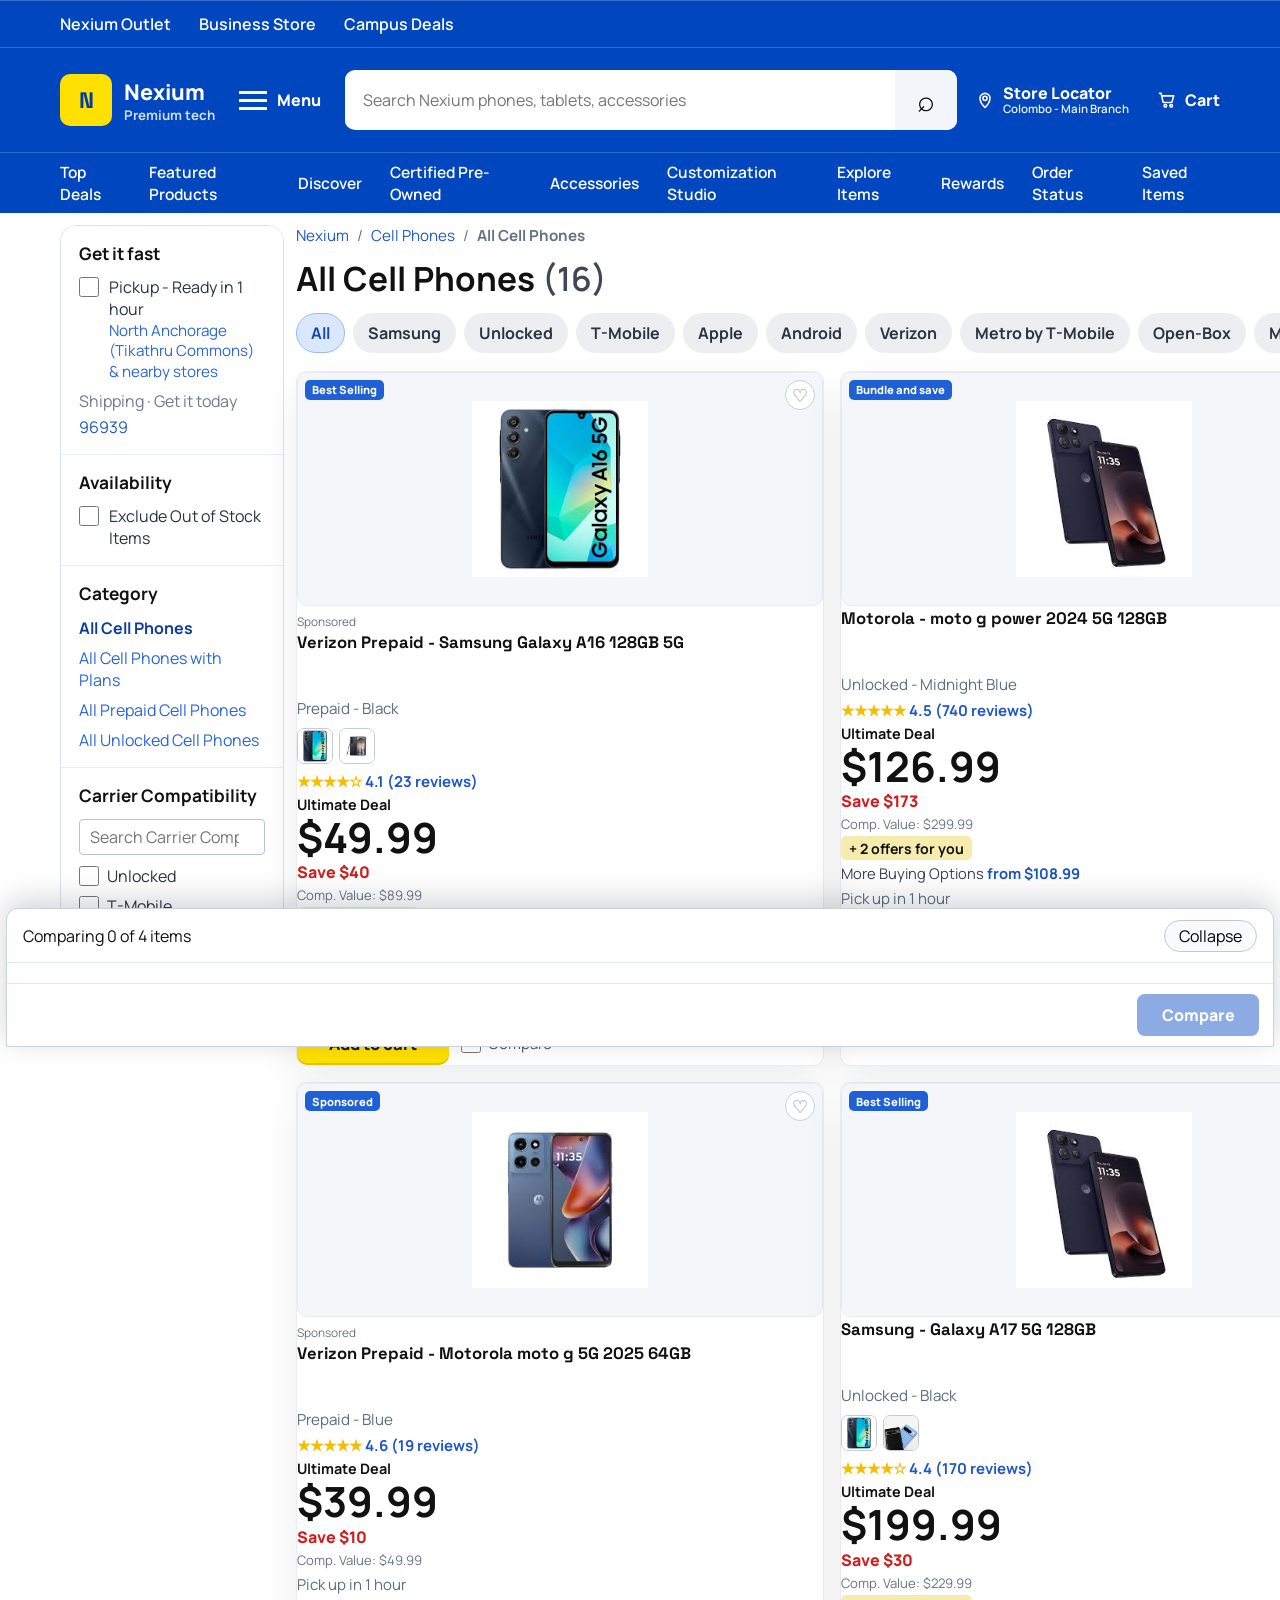
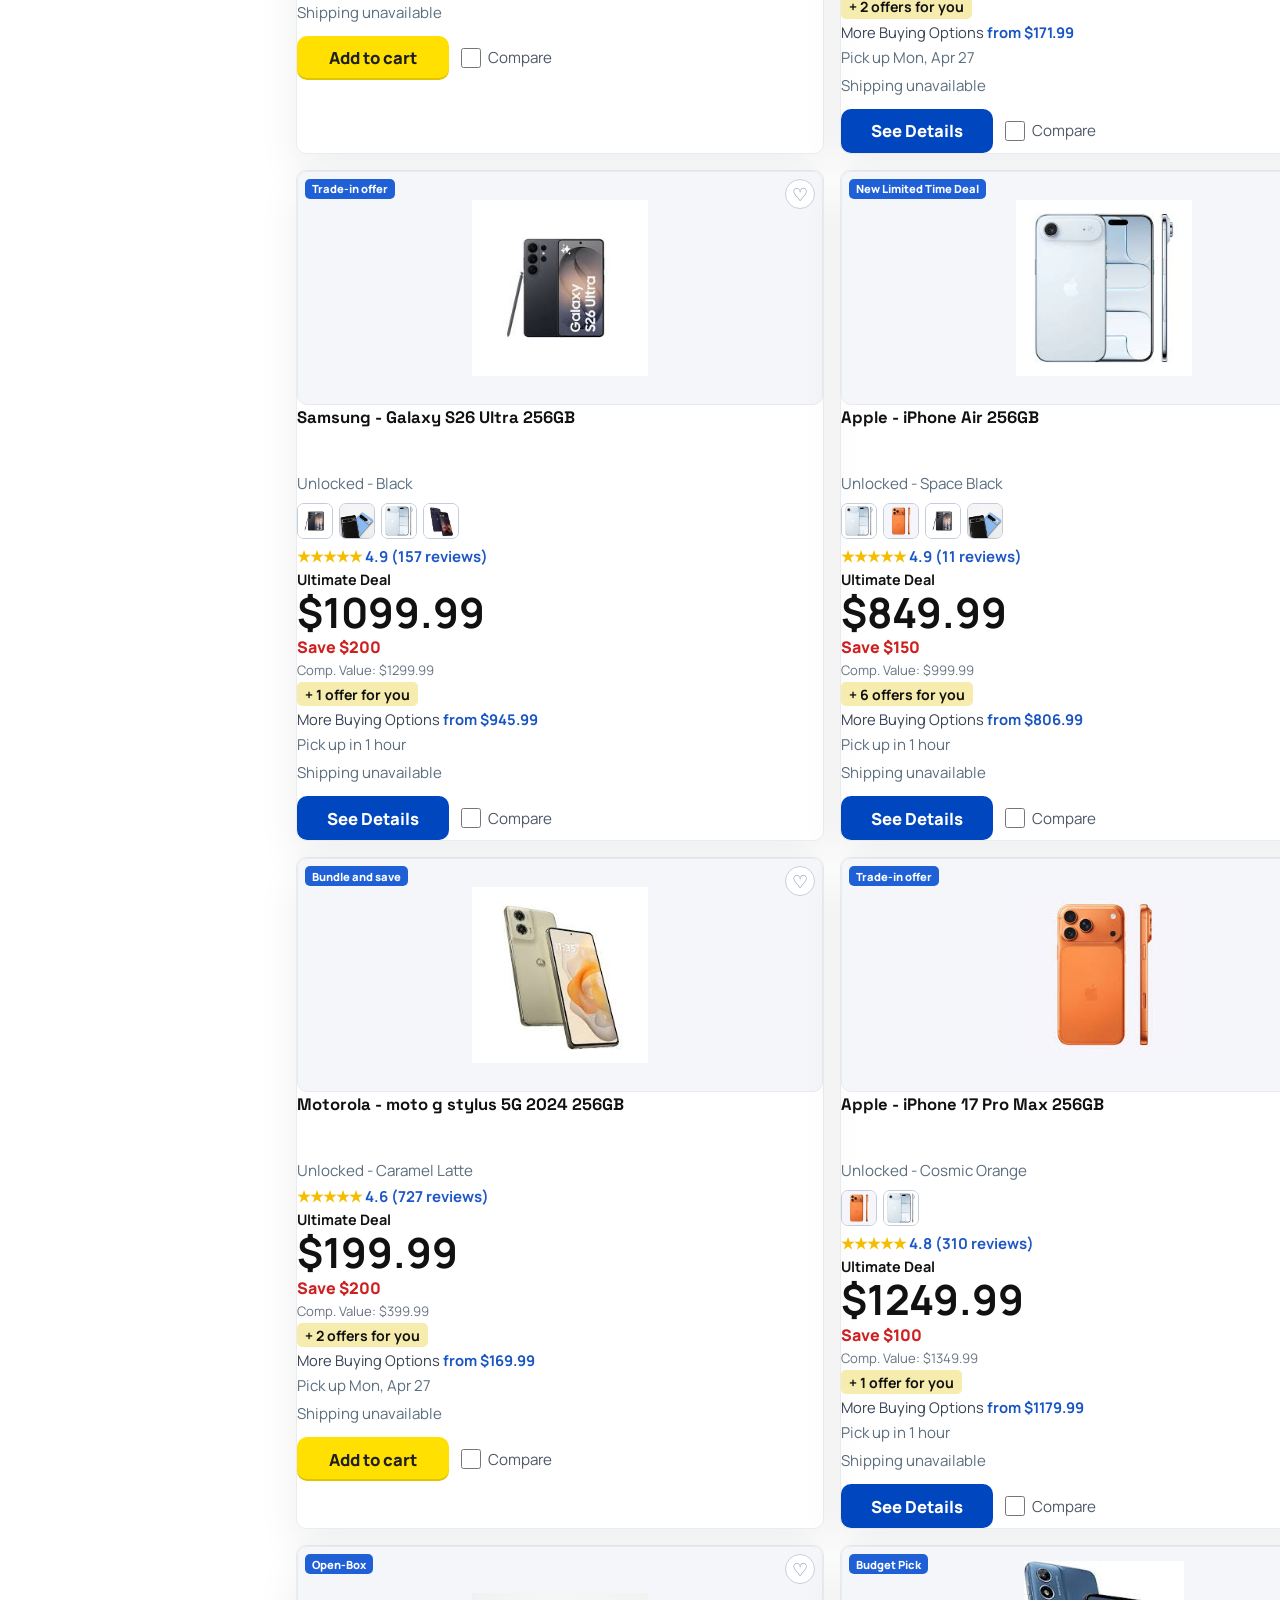
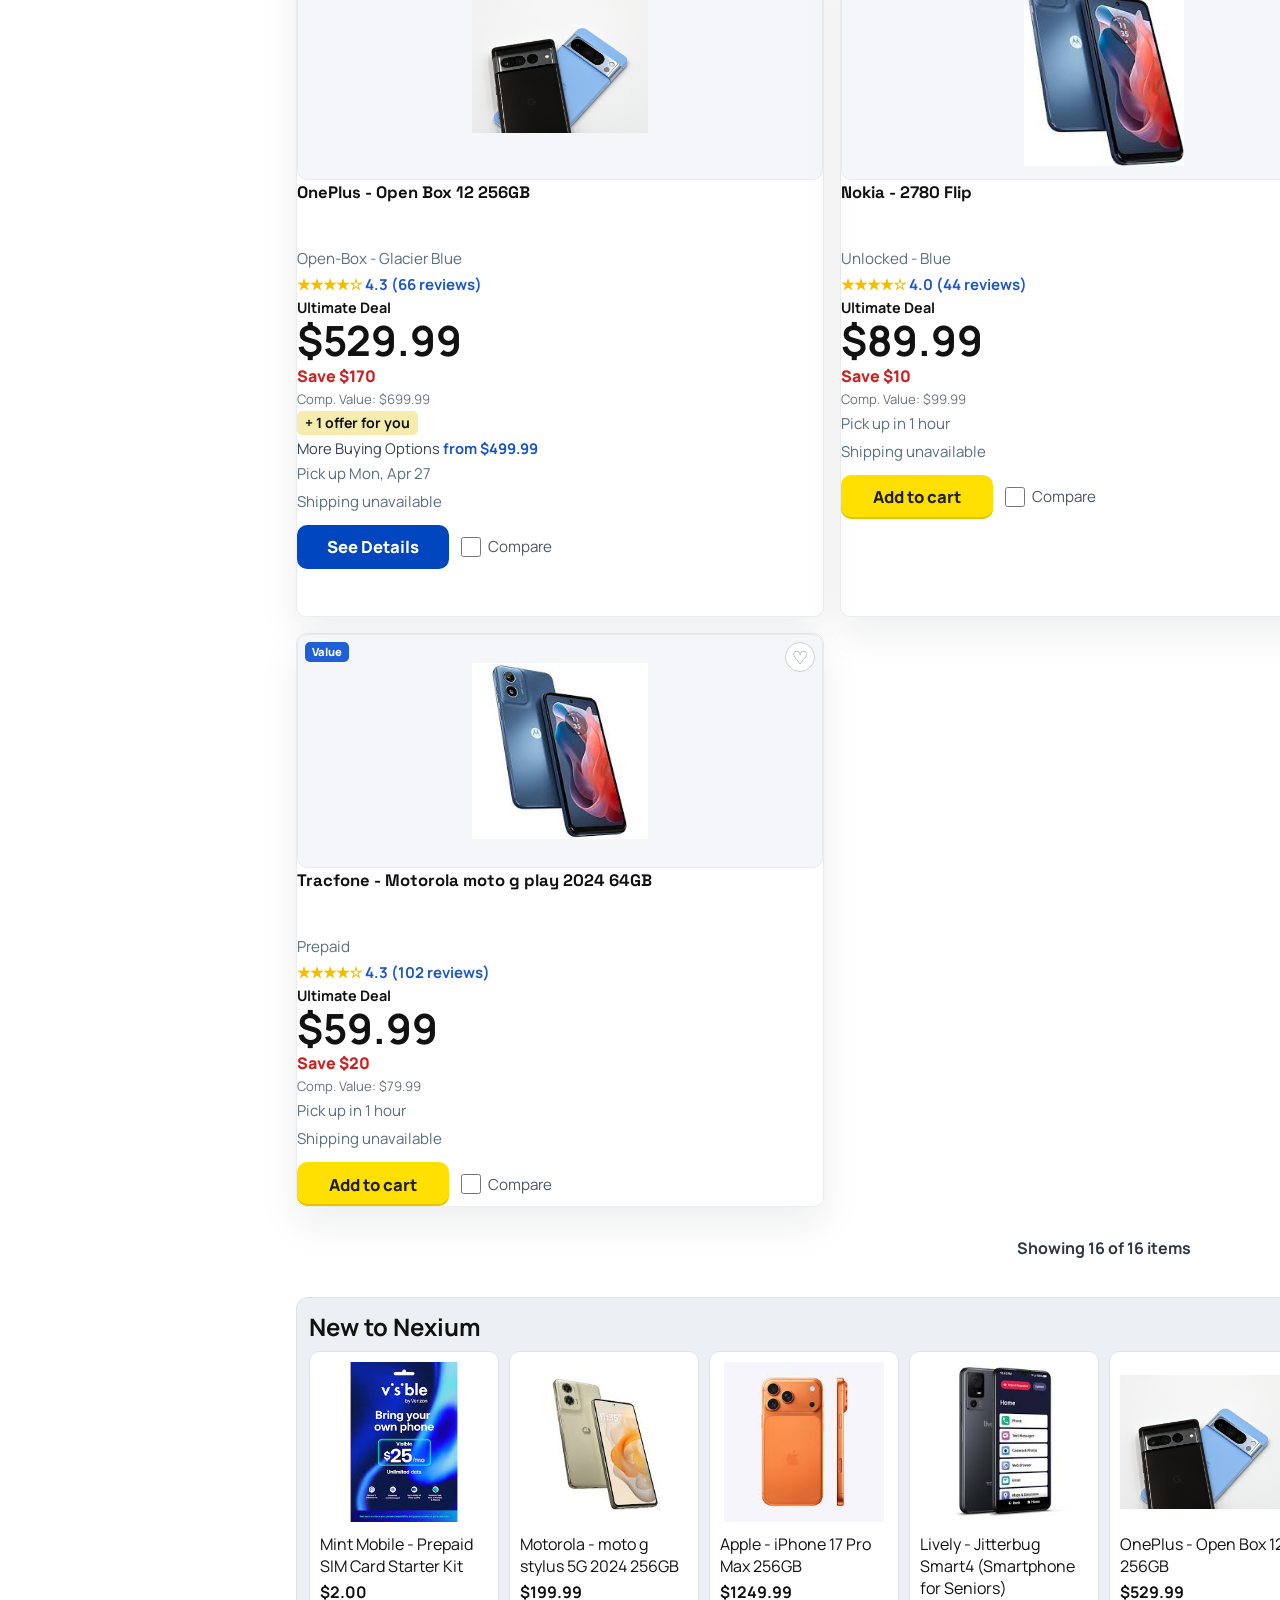
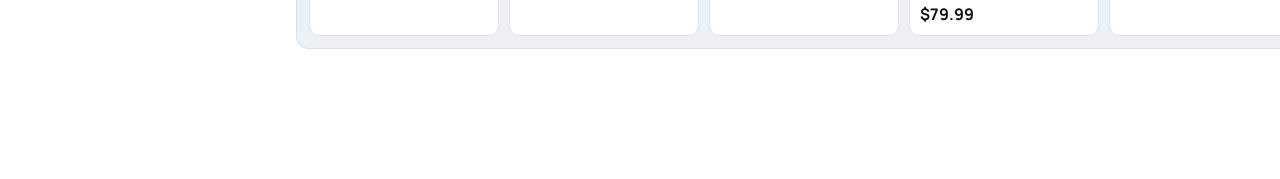
==== commit 3673b25c: "second commit" ====
--- a/all-cell-phones.html
+++ b/all-cell-phones.html
@@ -278,31 +278,6 @@
     </section>
   </main>
 
-  <footer class="home-footer" id="support">
-    <div class="shell footer-support-strip">
-      <article>
-        <div class="support-icon">?</div>
-        <a href="#">Visit our Support Center</a>
-      </article>
-      <article>
-        <div class="support-icon">□</div>
-        <a href="#">Check your Order Status</a>
-      </article>
-      <article>
-        <div class="support-icon">↔</div>
-        <a href="#">Shipping, Delivery &amp; Pickup</a>
-      </article>
-      <article>
-        <div class="support-icon">↺</div>
-        <a href="#">Returns &amp; Exchanges</a>
-      </article>
-      <article>
-        <div class="support-icon">$</div>
-        <a href="#">Price Match Guarantee</a>
-      </article>
-    </div>
-  </footer>
-
   <aside class="compare-tray is-hidden" id="compareTray" aria-live="polite">
     <div class="compare-topbar">
       <span id="compareStatus">Comparing 0 of 4 items</span>
--- a/styles.css
+++ b/styles.css
@@ -4234,6 +4234,10 @@
   gap: 10px;
 }
 
+.text-style-grid-advanced {
+  align-items: end;
+}
+
 .text-color-input {
   padding: 4px;
   min-height: 46px;
@@ -4247,6 +4251,48 @@
 .text-color-input::-webkit-color-swatch {
   border: 0;
   border-radius: 8px;
+}
+
+.text-size-input {
+  width: 100%;
+  min-height: 28px;
+  padding: 0;
+  border: 0;
+  border-radius: 0;
+  background: transparent;
+  accent-color: #0054ca;
+}
+
+.field-help {
+  margin: 0;
+  color: #415269;
+  font-size: 0.8rem;
+  font-weight: 700;
+}
+
+.text-preset-grid {
+  display: grid;
+  grid-template-columns: repeat(2, minmax(0, 1fr));
+  gap: 8px;
+}
+
+.text-preset-chip {
+  border: 1px solid #bfd0e5;
+  border-radius: 999px;
+  background: #f7faff;
+  color: #1d2e45;
+  min-height: 36px;
+  padding: 8px 12px;
+  font-size: 0.82rem;
+  font-weight: 700;
+  cursor: pointer;
+  transition: transform 0.16s ease, border-color 0.16s ease, background-color 0.16s ease;
+}
+
+.text-preset-chip:hover {
+  transform: translateY(-1px);
+  border-color: #4f94e2;
+  background: #edf4ff;
 }
 
 .template-grid {
@@ -4408,6 +4454,11 @@
   border-radius: 12px;
 }
 
+.preview-canvas-wrap canvas:focus-visible {
+  outline: 3px solid rgba(95, 184, 255, 0.88);
+  outline-offset: 3px;
+}
+
 .preview-meta-row {
   margin-top: 10px;
   display: flex;
@@ -4420,6 +4471,52 @@
 
 .preview-meta-row strong {
   color: #fff;
+}
+
+.preview-insights {
+  margin-top: 10px;
+  display: grid;
+  gap: 6px;
+}
+
+.preview-insights span {
+  border: 1px solid rgba(255, 255, 255, 0.16);
+  border-radius: 999px;
+  background: rgba(255, 255, 255, 0.08);
+  color: #d7e7ff;
+  display: inline-flex;
+  align-items: center;
+  min-height: 30px;
+  width: fit-content;
+  padding: 4px 10px;
+  font-size: 0.78rem;
+  font-weight: 700;
+}
+
+.preview-actions {
+  margin-top: 12px;
+  display: flex;
+  flex-wrap: wrap;
+  gap: 8px;
+}
+
+.preview-action-button {
+  border: 1px solid rgba(166, 201, 255, 0.48);
+  border-radius: 10px;
+  background: rgba(7, 26, 53, 0.74);
+  color: #eef5ff;
+  min-height: 38px;
+  padding: 8px 12px;
+  font-size: 0.8rem;
+  font-weight: 700;
+  cursor: pointer;
+  transition: transform 0.16s ease, border-color 0.16s ease, background-color 0.16s ease;
+}
+
+.preview-action-button:hover {
+  transform: translateY(-1px);
+  border-color: rgba(180, 216, 255, 0.72);
+  background: rgba(13, 38, 71, 0.86);
 }
 
 .preview-note {
@@ -4799,6 +4896,10 @@
     grid-template-columns: 1fr;
   }
 
+  .text-preset-grid {
+    grid-template-columns: 1fr;
+  }
+
   .sticker-action-grid {
     grid-template-columns: repeat(2, minmax(0, 1fr));
   }
@@ -4813,6 +4914,14 @@
     align-items: flex-start;
   }
 
+  .preview-actions {
+    flex-direction: column;
+  }
+
+  .preview-action-button {
+    width: 100%;
+  }
+
   .cart-custom-head {
     flex-direction: column;
     align-items: flex-start;
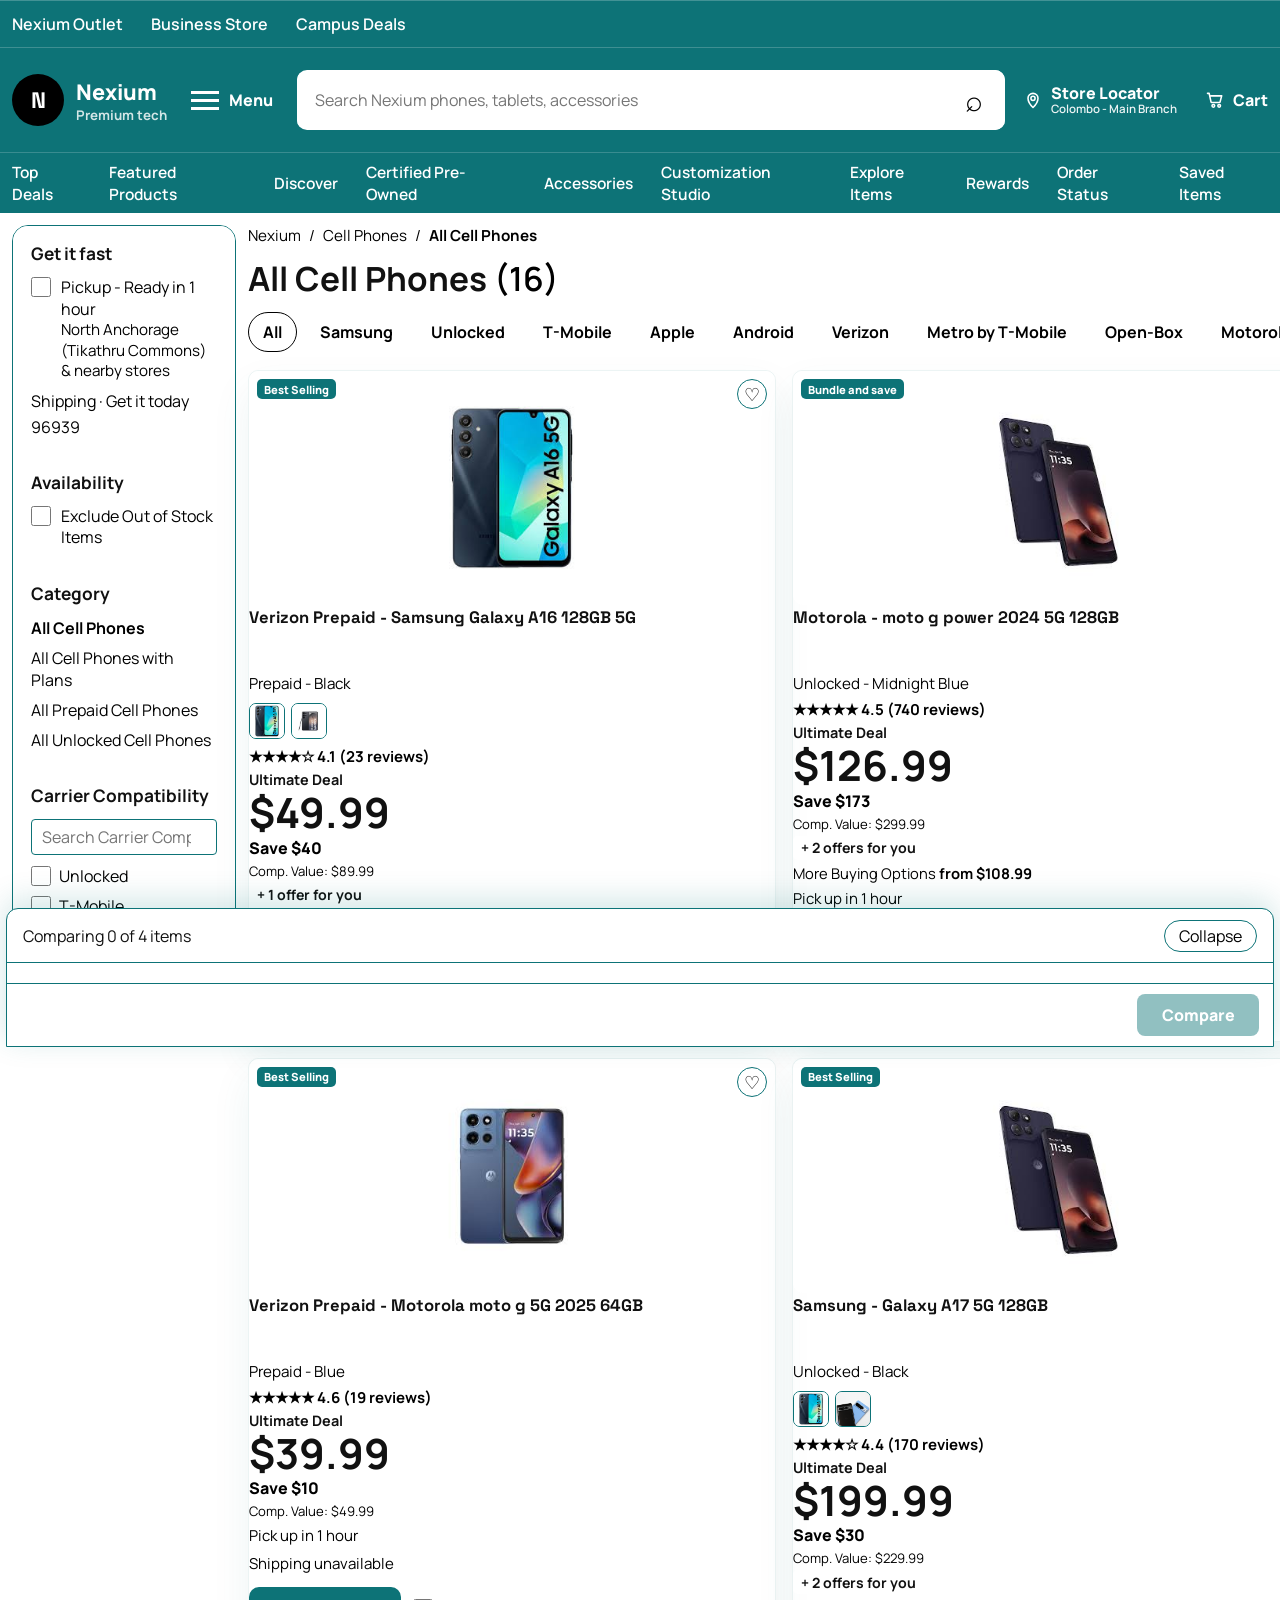
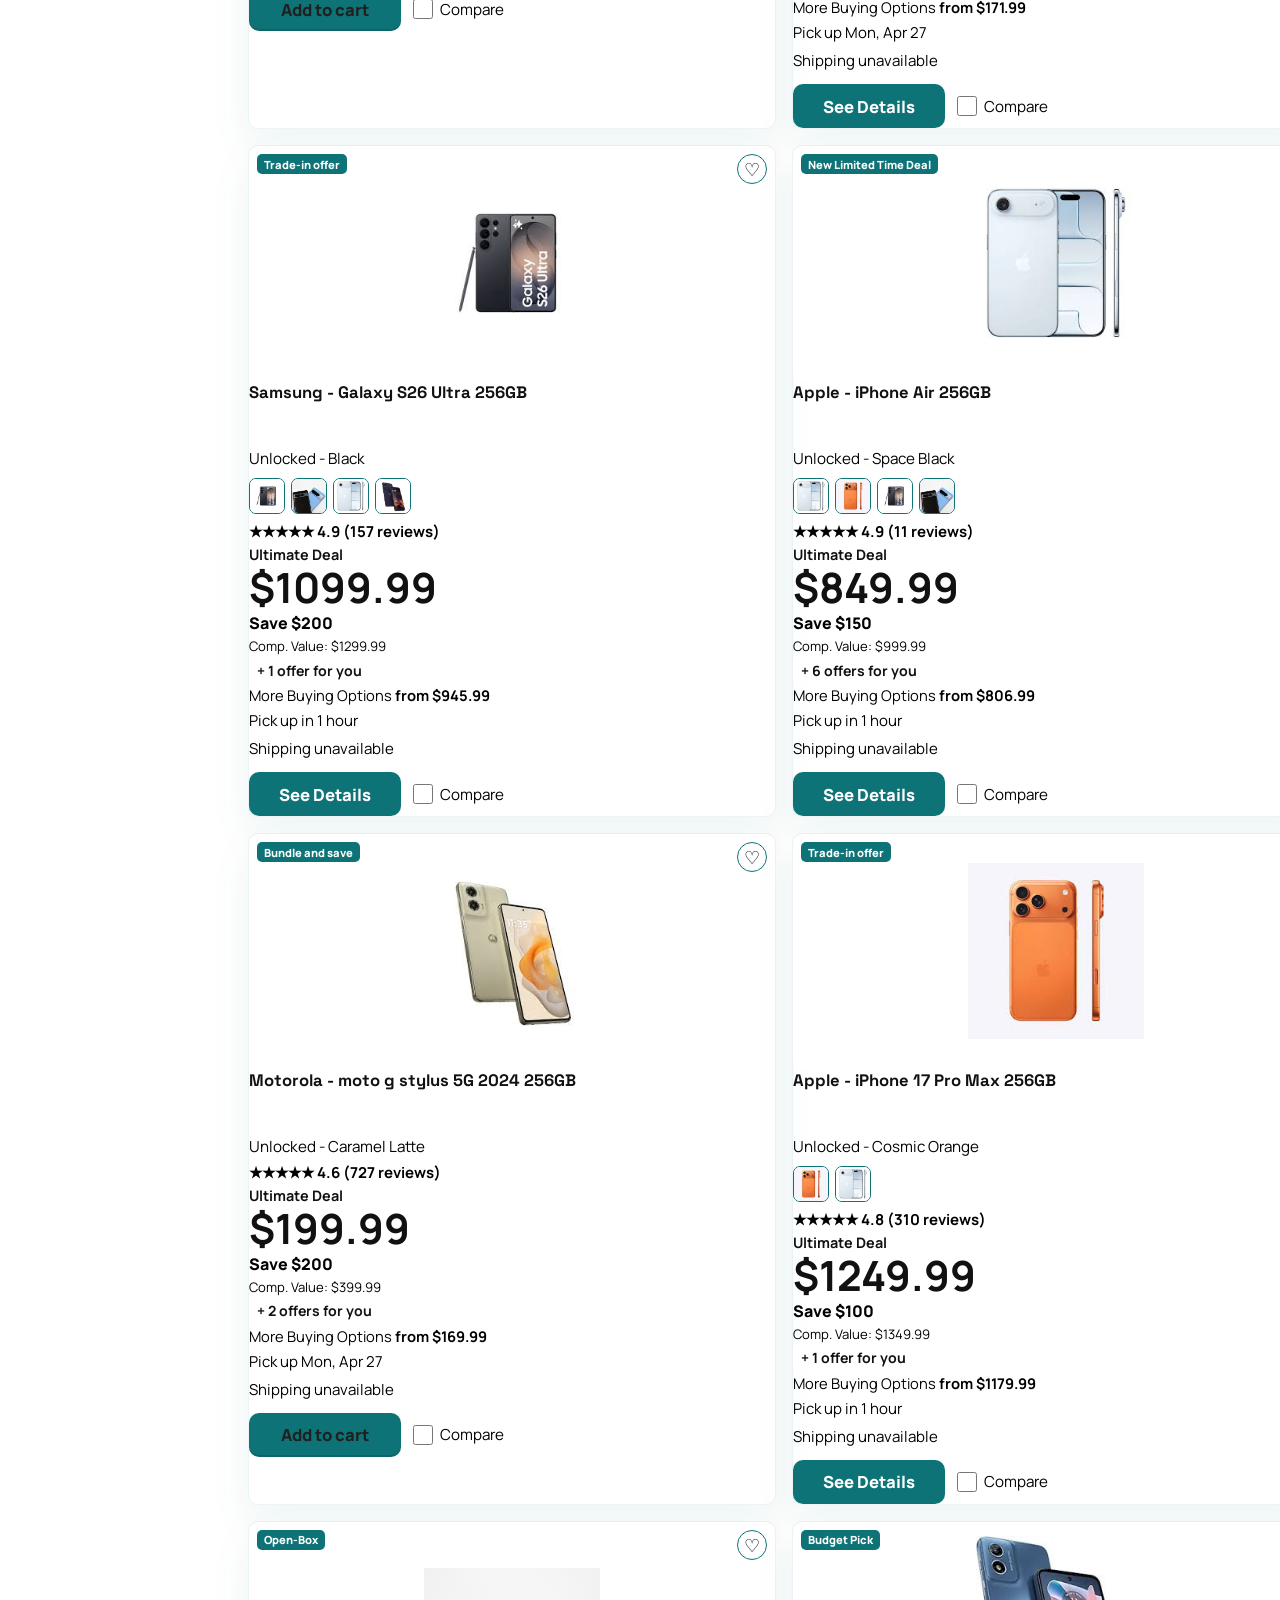
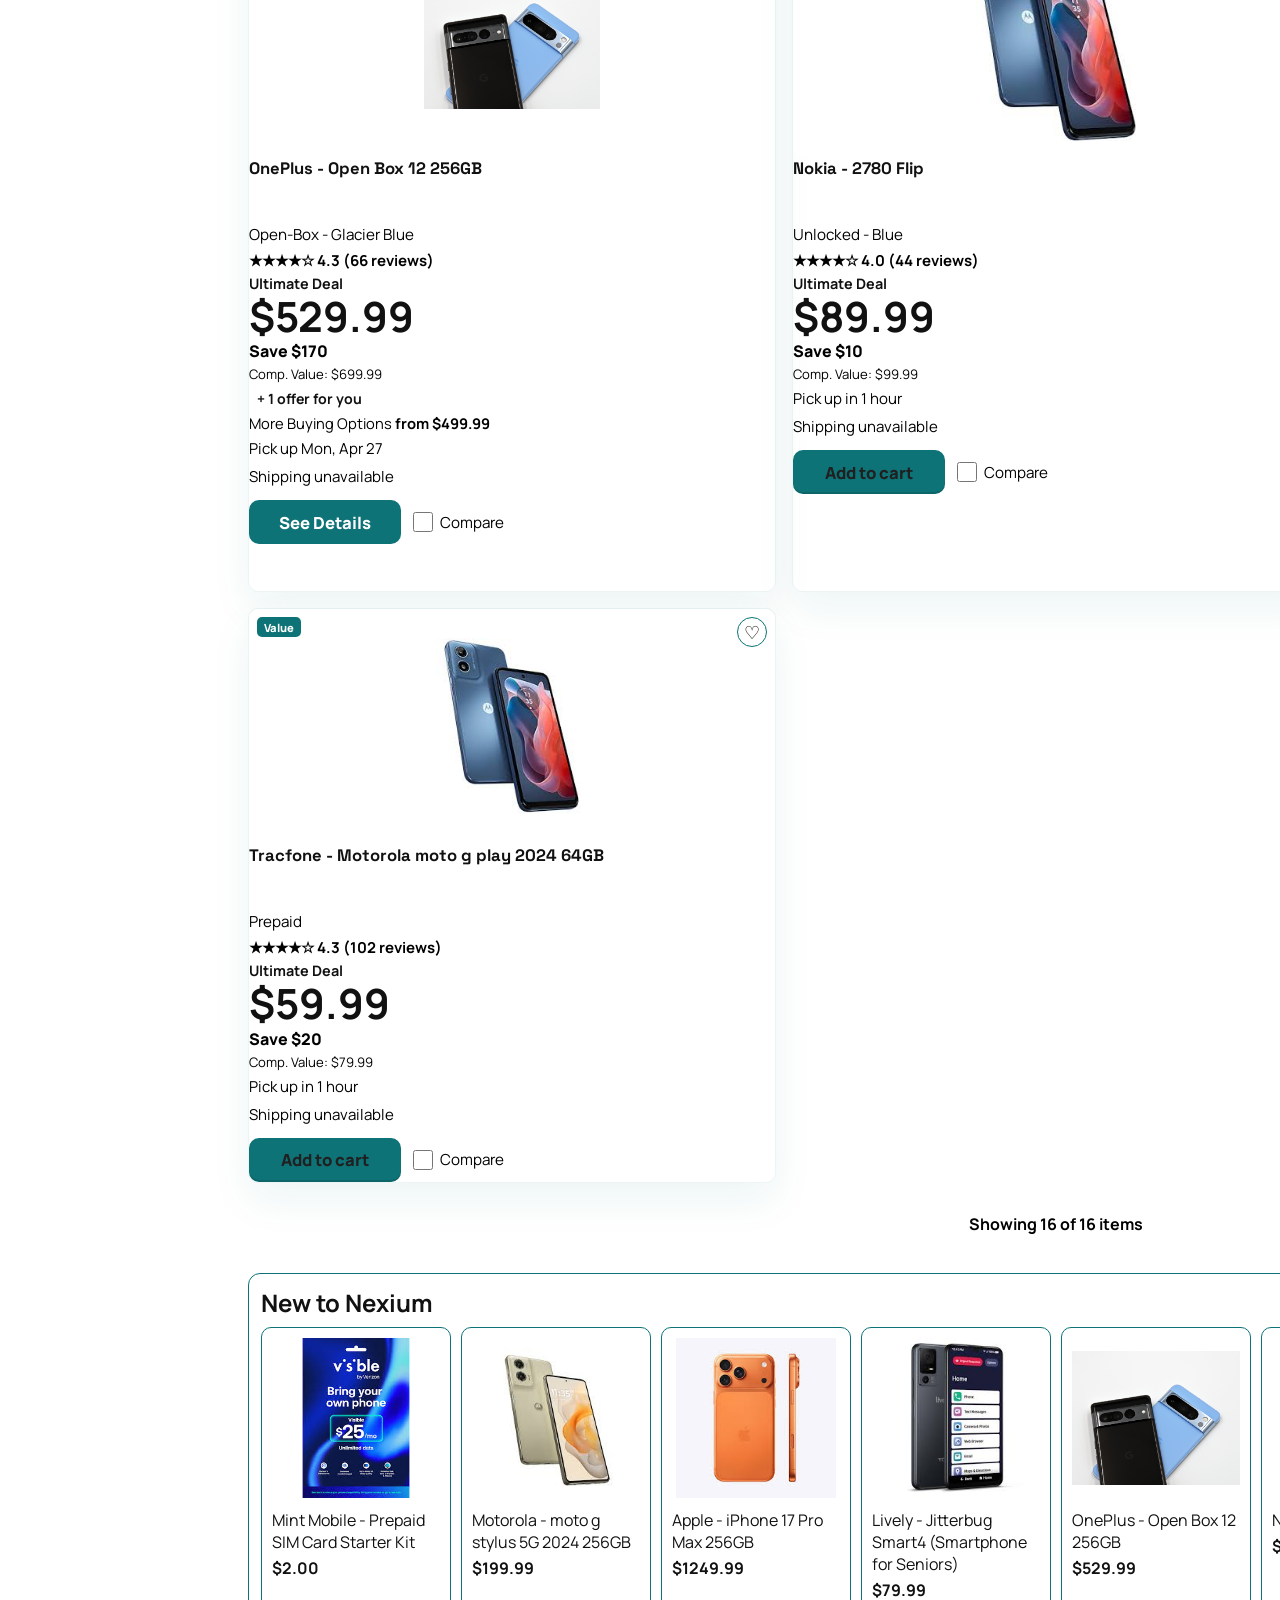
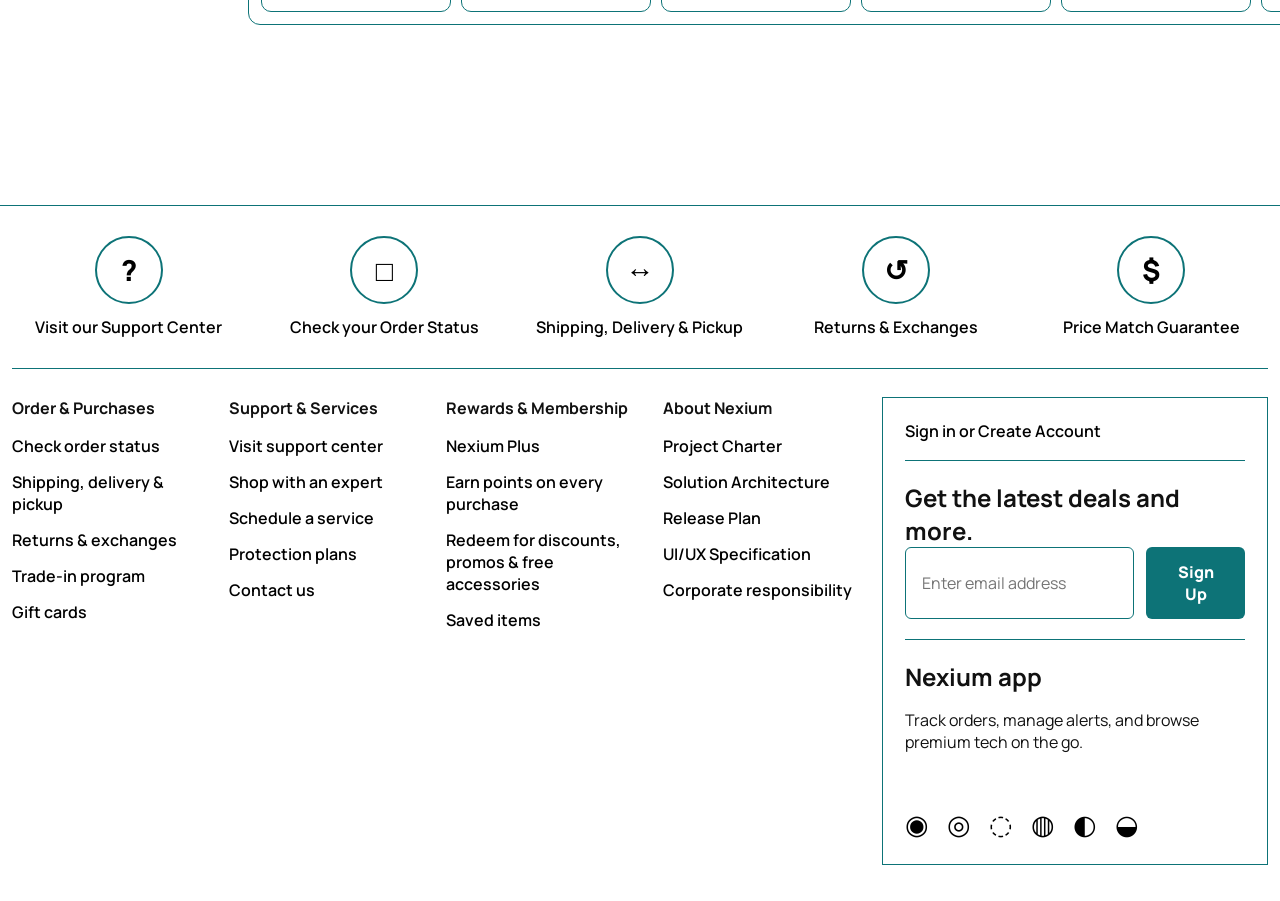
==== commit 8de7c290: "3rd commit" ====
--- a/all-cell-phones.html
+++ b/all-cell-phones.html
@@ -298,6 +298,90 @@
     </div>
   </div>
 
+  <footer class="home-footer" id="support">
+    <div class="shell footer-support-strip">
+      <article>
+        <div class="support-icon">?</div>
+        <a href="#">Visit our Support Center</a>
+      </article>
+      <article>
+        <div class="support-icon">□</div>
+        <a href="#">Check your Order Status</a>
+      </article>
+      <article>
+        <div class="support-icon">↔</div>
+        <a href="#">Shipping, Delivery & Pickup</a>
+      </article>
+      <article>
+        <div class="support-icon">↺</div>
+        <a href="#">Returns & Exchanges</a>
+      </article>
+      <article>
+        <div class="support-icon">$</div>
+        <a href="#">Price Match Guarantee</a>
+      </article>
+    </div>
+
+    <div class="shell footer-columns">
+      <div class="footer-links-grid">
+        <div>
+          <h3>Order & Purchases</h3>
+          <a href="#">Check order status</a>
+          <a href="#">Shipping, delivery & pickup</a>
+          <a href="#">Returns & exchanges</a>
+          <a href="#">Trade-in program</a>
+          <a href="#">Gift cards</a>
+        </div>
+        <div>
+          <h3>Support & Services</h3>
+          <a href="#">Visit support center</a>
+          <a href="#">Shop with an expert</a>
+          <a href="#">Schedule a service</a>
+          <a href="#">Protection plans</a>
+          <a href="#">Contact us</a>
+        </div>
+        <div>
+          <h3>Rewards & Membership</h3>
+          <a href="#">Nexium Plus</a>
+          <a href="#">Earn points on every purchase</a>
+          <a href="#">Redeem for discounts, promos & free accessories</a>
+          <a href="#">Saved items</a>
+        </div>
+        <div>
+          <h3>About Nexium</h3>
+          <a href="docs/project-charter.md">Project Charter</a>
+          <a href="docs/solution-architecture.md">Solution Architecture</a>
+          <a href="docs/release-plan.md">Release Plan</a>
+          <a href="docs/ui-ux-design-specification.md">UI/UX Specification</a>
+          <a href="#">Corporate responsibility</a>
+        </div>
+      </div>
+
+      <aside class="footer-panel">
+        <a class="signin-link" href="#">Sign in or Create Account</a>
+        <div class="footer-panel-block">
+          <h3>Get the latest deals and more.</h3>
+          <div class="signup-row">
+            <input type="email" placeholder="Enter email address">
+            <button type="button">Sign Up</button>
+          </div>
+        </div>
+        <div class="footer-panel-block">
+          <h3>Nexium app</h3>
+          <p>Track orders, manage alerts, and browse premium tech on the go.</p>
+        </div>
+        <div class="social-row">
+          <span>◉</span>
+          <span>◎</span>
+          <span>◌</span>
+          <span>◍</span>
+          <span>◐</span>
+          <span>◒</span>
+        </div>
+      </aside>
+    </div>
+  </footer>
+
   <script src="script.js"></script>
   <script src="all-cell-phones.js"></script>
 </body>
--- a/styles.css
+++ b/styles.css
@@ -1,25 +1,25 @@
 :root {
-  --bg: #09121d;
-  --panel: #0f1b29;
-  --panel-soft: #132436;
+  --bg: #ffffff;
+  --panel: #000000;
+  --panel-soft: #0d7377;
   --card: rgba(255, 255, 255, 0.82);
   --card-strong: #f8faf7;
-  --ink: #0d1824;
-  --text: #dfe9f2;
-  --muted: #9fb1c1;
-  --line: rgba(255, 255, 255, 0.08);
-  --accent: #29d3b2;
-  --accent-strong: #13b092;
-  --sand: #f1dcc0;
-  --lilac: #d6d6ff;
-  --mist: #dce8f2;
-  --amber: #f2b66d;
+  --ink: #000000;
+  --text: #000000;
+  --muted: #333333;
+  --line: rgba(0, 0, 0, 0.14);
+  --accent: #0d7377;
+  --accent-strong: #0d7377;
+  --sand: #ffffff;
+  --lilac: #ffffff;
+  --mist: #ffffff;
+  --amber: #0d7377;
   --radius-xl: 30px;
   --radius-lg: 24px;
   --radius-md: 18px;
   --radius-sm: 14px;
   --shadow-xl: 0 30px 80px rgba(0, 0, 0, 0.28);
-  --shadow-lg: 0 18px 50px rgba(3, 12, 22, 0.18);
+  --shadow-lg: 0 18px 50px rgba(13, 115, 119, 0.18);
   --sticky-header-height: 172px;
   --site-max-width: 1480px;
   --site-gutter-inline: 120px;
@@ -43,8 +43,8 @@
   margin: 0;
   font-family: "Manrope", sans-serif;
   background:
-    radial-gradient(circle at top, rgba(41, 211, 178, 0.12), transparent 22%),
-    linear-gradient(180deg, #08131f 0%, #0c1621 24%, #eef2ec 24%, #eef2ec 100%);
+    radial-gradient(circle at top, rgba(13, 115, 119, 0.12), transparent 22%),
+    linear-gradient(180deg, #0d7377 0%, #0d7377 24%, #eef2ec 24%, #eef2ec 100%);
   color: var(--text);
 }
 
@@ -64,8 +64,8 @@
 }
 
 .announcement-bar {
-  background: #091722;
-  color: #dce7ee;
+  background: #0d7377;
+  color: #ffffff;
   padding: 14px 24px;
   text-align: center;
   font-size: 0.93rem;
@@ -73,7 +73,7 @@
 }
 
 .announcement-bar span {
-  color: var(--accent);
+  color: #ffffff;
   margin-right: 8px;
 }
 
@@ -82,7 +82,7 @@
   top: 0;
   z-index: 20;
   backdrop-filter: blur(18px);
-  background: rgba(8, 16, 25, 0.84);
+  background: rgba(13, 115, 119, 0.84);
   border-bottom: 1px solid rgba(255, 255, 255, 0.07);
 }
 
@@ -109,9 +109,9 @@
   height: 46px;
   display: grid;
   place-items: center;
-  border-radius: 16px;
-  background: linear-gradient(135deg, var(--accent), #76f2df);
-  color: #06211d;
+  border-radius: 50%;
+  background: #000000;
+  color: #ffffff;
   font-family: "Space Grotesk", sans-serif;
   font-size: 1.4rem;
   font-weight: 700;
@@ -131,13 +131,21 @@
 .main-nav {
   display: flex;
   gap: 18px;
-  color: #d4dde5;
+  color: #ffffff;
   font-size: 0.96rem;
 }
 
 .main-nav a:hover,
 .text-link:hover {
-  color: var(--accent);
+  color: #ffffff;
+  opacity: 0.82;
+}
+
+.site-header .brand-lockup strong,
+.site-header .brand-lockup small,
+.site-header .main-nav a,
+.site-header .text-link {
+  color: #ffffff;
 }
 
 .header-actions {
@@ -188,8 +196,8 @@
   display: inline-flex;
   align-items: center;
   justify-content: center;
-  background: linear-gradient(135deg, var(--accent), #83f5dd);
-  color: #04201a;
+  background: linear-gradient(135deg, var(--accent), #0d7377);
+  color: #ffffff;
   font-weight: 800;
 }
 
@@ -241,7 +249,7 @@
 
 .lede {
   max-width: 62ch;
-  color: #c8d7e3;
+  color: #000000;
   font-size: 1.05rem;
   line-height: 1.7;
 }
@@ -281,8 +289,8 @@
   min-height: 540px;
   border-radius: 36px;
   background:
-    radial-gradient(circle at 30% 25%, rgba(41, 211, 178, 0.35), transparent 28%),
-    radial-gradient(circle at 70% 20%, rgba(241, 220, 192, 0.25), transparent 24%),
+    radial-gradient(circle at 30% 25%, rgba(13, 115, 119, 0.35), transparent 28%),
+    radial-gradient(circle at 70% 20%, rgba(255, 255, 255, 0.25), transparent 24%),
     linear-gradient(180deg, rgba(255, 255, 255, 0.08), rgba(255, 255, 255, 0.02));
   border: 1px solid rgba(255, 255, 255, 0.09);
   box-shadow: var(--shadow-xl);
@@ -295,7 +303,7 @@
   width: 340px;
   height: 340px;
   border-radius: 50%;
-  background: radial-gradient(circle, rgba(41, 211, 178, 0.75), rgba(41, 211, 178, 0.08) 65%, transparent 68%);
+  background: radial-gradient(circle, rgba(13, 115, 119, 0.75), rgba(13, 115, 119, 0.08) 65%, transparent 68%);
 }
 
 .device-stack {
@@ -306,7 +314,7 @@
 .device {
   position: absolute;
   width: 220px;
-  background: linear-gradient(180deg, #182636, #0a121b);
+  background: linear-gradient(180deg, #0d7377, #0d7377);
   border: 1px solid rgba(255, 255, 255, 0.08);
   border-radius: 34px;
   box-shadow: var(--shadow-lg);
@@ -362,15 +370,15 @@
 }
 
 .screen-teal {
-  background: linear-gradient(160deg, rgba(41, 211, 178, 0.95), rgba(89, 161, 255, 0.6));
+  background: linear-gradient(160deg, rgba(13, 115, 119, 0.95), rgba(13, 115, 119, 0.6));
 }
 
 .screen-sand {
-  background: linear-gradient(160deg, rgba(241, 220, 192, 0.95), rgba(255, 255, 255, 0.65));
+  background: linear-gradient(160deg, rgba(255, 255, 255, 0.95), rgba(255, 255, 255, 0.65));
 }
 
 .screen-blue {
-  background: linear-gradient(160deg, rgba(147, 177, 255, 0.9), rgba(95, 128, 242, 0.42));
+  background: linear-gradient(160deg, rgba(13, 115, 119, 0.9), rgba(13, 115, 119, 0.42));
 }
 
 .floating-card {
@@ -390,7 +398,7 @@
 }
 
 .floating-card span {
-  color: #526377;
+  color: #000000;
   font-size: 0.92rem;
 }
 
@@ -451,9 +459,9 @@
 .filter-panel,
 .promo-panel {
   background: rgba(255, 255, 255, 0.86);
-  border: 1px solid rgba(8, 18, 30, 0.08);
+  border: 1px solid rgba(13, 115, 119, 0.08);
   border-radius: var(--radius-lg);
-  box-shadow: 0 18px 40px rgba(13, 24, 36, 0.07);
+  box-shadow: 0 18px 40px rgba(13, 115, 119, 0.07);
 }
 
 .category-card {
@@ -505,19 +513,19 @@
 }
 
 .category-phones::before {
-  background: linear-gradient(160deg, #17283a, #274666 60%, #355b7f);
+  background: linear-gradient(160deg, #0d7377, #0d7377 60%, #0d7377);
 }
 
 .category-preowned::before {
-  background: linear-gradient(160deg, #0f352f, #1d7d6e 66%, #75d9c8);
+  background: linear-gradient(160deg, #0d7377, #0d7377 66%, #0d7377);
 }
 
 .category-tablets::before {
-  background: linear-gradient(160deg, #2b2133, #7f6faa 66%, #d6d6ff);
+  background: linear-gradient(160deg, #0d7377, #0d7377 66%, #0d7377);
 }
 
 .category-accessories::before {
-  background: linear-gradient(160deg, #6d4d2b, #be8a4e 66%, #f1dcc0);
+  background: linear-gradient(160deg, #000000, #0d7377 66%, #ffffff);
 }
 
 .badge {
@@ -536,13 +544,13 @@
 }
 
 .badge-emerald {
-  background: rgba(9, 53, 45, 0.14);
-  color: #0c5d4e;
+  background: rgba(13, 115, 119, 0.14);
+  color: #ffffff;
 }
 
 .badge-sand {
-  background: rgba(141, 94, 32, 0.12);
-  color: #86551b;
+  background: rgba(0, 0, 0, 0.12);
+  color: #000000;
 }
 
 .split-banner {
@@ -557,13 +565,13 @@
 
 .promo-dark {
   background:
-    radial-gradient(circle at right top, rgba(41, 211, 178, 0.15), transparent 30%),
-    linear-gradient(135deg, #102030, #14263c);
+    radial-gradient(circle at right top, rgba(13, 115, 119, 0.15), transparent 30%),
+    linear-gradient(135deg, #0d7377, #0d7377);
   color: white;
 }
 
 .promo-light {
-  background: linear-gradient(160deg, rgba(41, 211, 178, 0.16), rgba(255, 255, 255, 0.95));
+  background: linear-gradient(160deg, rgba(13, 115, 119, 0.16), rgba(255, 255, 255, 0.95));
 }
 
 .promo-kpis {
@@ -579,7 +587,7 @@
 }
 
 .promo-kpis span {
-  color: #496072;
+  color: #000000;
 }
 
 .feature-grid {
@@ -595,27 +603,27 @@
 }
 
 .gradient-lilac {
-  background: linear-gradient(135deg, #ebe7ff, #c9d2ff);
+  background: linear-gradient(135deg, #ffffff, #0d7377);
 }
 
 .gradient-mist {
-  background: linear-gradient(135deg, #f4f4f0, #dfe5ea);
+  background: linear-gradient(135deg, #f4f4f0, #0d7377);
 }
 
 .gradient-sea {
-  background: linear-gradient(135deg, #ebf4fb, #c7f2ea);
+  background: linear-gradient(135deg, #ffffff, #0d7377);
 }
 
 .gradient-amber {
-  background: linear-gradient(135deg, #fff2dd, #f3d2a4);
+  background: linear-gradient(135deg, #ffffff, #ffffff);
 }
 
 .feature-tag {
   width: fit-content;
   padding: 8px 12px;
   border-radius: 999px;
-  background: rgba(9, 18, 29, 0.08);
-  color: #33485c;
+  background: rgba(13, 115, 119, 0.08);
+  color: #ffffff;
   font-size: 0.85rem;
   font-weight: 700;
 }
@@ -648,14 +656,14 @@
   border-radius: 999px;
   padding: 12px 16px;
   background: white;
-  color: #3d5062;
+  color: #000000;
   font-weight: 700;
   cursor: pointer;
 }
 
 .filter-pill.active,
 .chip.active {
-  background: #0f1b29;
+  background: #0d7377;
   color: white;
 }
 
@@ -667,7 +675,7 @@
 .filter-list {
   margin: 16px 0 0;
   padding-left: 18px;
-  color: #516576;
+  color: #000000;
   line-height: 1.8;
 }
 
@@ -689,7 +697,7 @@
   border-radius: 22px;
   background:
     radial-gradient(circle at top right, rgba(255, 255, 255, 0.7), transparent 26%),
-    linear-gradient(135deg, #17283a, #284d70);
+    linear-gradient(135deg, #0d7377, #0d7377);
   min-height: 210px;
   position: relative;
   overflow: hidden;
@@ -697,12 +705,12 @@
 
 .product-art.sand,
 .stack-visual.sand {
-  background: linear-gradient(135deg, #f4e7d5, #d7b28b);
+  background: linear-gradient(135deg, #ffffff, #0d7377);
 }
 
 .product-art.teal,
 .mini-visual.teal {
-  background: linear-gradient(135deg, #a9f6eb, #3ba3d9);
+  background: linear-gradient(135deg, #0d7377, #0d7377);
 }
 
 .phone-art::before,
@@ -726,7 +734,7 @@
   width: 110px;
   height: 170px;
   border-radius: 28px;
-  background: linear-gradient(180deg, #202d3b, #0e151d);
+  background: linear-gradient(180deg, #0d7377, #0d7377);
   box-shadow: inset 0 0 0 2px rgba(255, 255, 255, 0.06);
 }
 
@@ -735,7 +743,7 @@
   position: absolute;
   inset: 28px 18px;
   border-radius: 28px;
-  border: 10px solid rgba(8, 18, 30, 0.85);
+  border: 10px solid rgba(13, 115, 119, 0.85);
 }
 
 .accessory-art::after {
@@ -756,8 +764,8 @@
   width: fit-content;
   padding: 8px 10px;
   border-radius: 999px;
-  background: rgba(41, 211, 178, 0.14);
-  color: #126f60;
+  background: rgba(13, 115, 119, 0.14);
+  color: #ffffff;
   font-size: 0.74rem;
   text-transform: uppercase;
   letter-spacing: 0.08em;
@@ -768,7 +776,7 @@
 .comparison-card li,
 .checkout-card p,
 .account-card p {
-  color: #5a6e7f;
+  color: #000000;
 }
 
 .product-meta {
@@ -776,7 +784,7 @@
   align-items: center;
   justify-content: space-between;
   gap: 12px;
-  color: #627587;
+  color: #000000;
 }
 
 .product-meta strong {
@@ -788,7 +796,7 @@
   border: 0;
   border-radius: 14px;
   padding: 12px 14px;
-  background: #0f1b29;
+  background: #0d7377;
   color: white;
   font-weight: 700;
   cursor: pointer;
@@ -796,14 +804,14 @@
 
 .compare-toggle.active {
   background: var(--accent);
-  color: #03211b;
+  color: #000000;
 }
 
 .compare-status {
   border-radius: 999px;
-  background: rgba(15, 27, 41, 0.08);
+  background: rgba(13, 115, 119, 0.08);
   padding: 12px 16px;
-  color: #41556a;
+  color: #ffffff;
   font-weight: 700;
 }
 
@@ -830,7 +838,7 @@
 .pdp-gallery,
 .pdp-copy {
   background: rgba(255, 255, 255, 0.86);
-  border: 1px solid rgba(8, 18, 30, 0.08);
+  border: 1px solid rgba(13, 115, 119, 0.08);
   border-radius: var(--radius-lg);
   padding: 24px;
 }
@@ -849,7 +857,7 @@
   width: 64px;
   height: 64px;
   border-radius: 18px;
-  background: rgba(15, 27, 41, 0.1);
+  background: rgba(13, 115, 119, 0.1);
 }
 
 .thumb.active {
@@ -864,14 +872,14 @@
 
 .price-line small {
   font-size: 0.95rem;
-  color: #65798b;
+  color: #000000;
   font-weight: 600;
 }
 
 .spec-list {
   margin: 18px 0 0;
   padding-left: 18px;
-  color: #516677;
+  color: #000000;
   line-height: 1.9;
 }
 
@@ -898,7 +906,7 @@
   justify-content: space-between;
   gap: 16px;
   padding: 14px 0;
-  border-bottom: 1px solid rgba(8, 18, 30, 0.08);
+  border-bottom: 1px solid rgba(13, 115, 119, 0.08);
 }
 
 .basket-total {
@@ -908,7 +916,7 @@
 }
 
 .basket-line.subtle strong {
-  color: #127561;
+  color: #000000;
 }
 
 .checkout-steps {
@@ -920,19 +928,19 @@
 .step {
   padding: 8px 12px;
   border-radius: 999px;
-  background: rgba(15, 27, 41, 0.08);
-  color: #516677;
+  background: rgba(13, 115, 119, 0.08);
+  color: #ffffff;
   font-weight: 700;
 }
 
 .step.active {
-  background: rgba(41, 211, 178, 0.18);
-  color: #0d6e5f;
+  background: rgba(13, 115, 119, 0.18);
+  color: #ffffff;
 }
 
 .site-footer {
-  background: #08131f;
-  color: #d4dde5;
+  background: #0d7377;
+  color: #ffffff;
   padding: 50px 0 60px;
   margin-top: 48px;
 }
@@ -951,7 +959,7 @@
 .site-footer a {
   display: block;
   margin-bottom: 10px;
-  color: #bcc9d4;
+  color: #000000;
 }
 
 .footer-brand {
@@ -960,8 +968,8 @@
 
 .mobile-page {
   background:
-    radial-gradient(circle at top, rgba(41, 211, 178, 0.18), transparent 20%),
-    linear-gradient(180deg, #08131f 0%, #08131f 28%, #eef2ec 28%, #eef2ec 100%);
+    radial-gradient(circle at top, rgba(13, 115, 119, 0.18), transparent 20%),
+    linear-gradient(180deg, #0d7377 0%, #0d7377 28%, #eef2ec 28%, #eef2ec 100%);
 }
 
 .mobile-showcase {
@@ -981,7 +989,7 @@
 
 .phone-frame {
   padding: 14px;
-  background: linear-gradient(180deg, #121d2a, #070e16);
+  background: linear-gradient(180deg, #0d7377, #0d7377);
   border-radius: 34px;
   box-shadow: var(--shadow-xl);
 }
@@ -1001,7 +1009,7 @@
   justify-content: space-between;
   padding: 16px 18px 12px;
   font-size: 0.82rem;
-  color: #5d7183;
+  color: #000000;
 }
 
 .screen-content {
@@ -1018,7 +1026,7 @@
 .mobile-hero-card,
 .info-banner,
 .account-panel {
-  background: linear-gradient(135deg, #112437, #1e6a63);
+  background: linear-gradient(135deg, #0d7377, #0d7377);
   color: white;
   border-radius: 22px;
   padding: 18px;
@@ -1100,17 +1108,17 @@
   grid-template-columns: repeat(5, 1fr);
   gap: 8px;
   padding: 14px 16px 18px;
-  border-top: 1px solid rgba(8, 18, 30, 0.08);
+  border-top: 1px solid rgba(13, 115, 119, 0.08);
   background: rgba(255, 255, 255, 0.92);
 }
 
 .tab-bar span {
   text-align: center;
-  color: #7b8c9b;
+  color: #000000;
 }
 
 .tab-bar span.active {
-  color: #0a1b29;
+  color: #000000;
   font-weight: 800;
 }
 
@@ -1161,8 +1169,8 @@
 
   body {
     background:
-      radial-gradient(circle at top, rgba(41, 211, 178, 0.16), transparent 18%),
-      linear-gradient(180deg, #08131f 0%, #08131f 18%, #eef2ec 18%, #eef2ec 100%);
+      radial-gradient(circle at top, rgba(13, 115, 119, 0.16), transparent 18%),
+      linear-gradient(180deg, #0d7377 0%, #0d7377 18%, #eef2ec 18%, #eef2ec 100%);
   }
 
   .announcement-bar {
@@ -1249,7 +1257,7 @@
 }
 
 .home-announcement {
-  background: #003da6;
+  background: #0d7377;
   color: #fff;
   text-align: center;
   padding: 12px 20px;
@@ -1259,7 +1267,7 @@
 
 .home-announcement span,
 .home-announcement a {
-  color: #ffe654;
+  color: #000000;
   font-weight: 800;
 }
 
@@ -1268,18 +1276,24 @@
 }
 
 .home-header {
-  position: sticky;
+  position: fixed;
   top: 0;
+  left: 0;
+  right: 0;
   z-index: 40;
   overflow-anchor: none;
   will-change: box-shadow;
   transition: box-shadow 0.24s ease;
 }
 
+.home-page {
+  padding-top: var(--sticky-header-height);
+}
+
 .home-utility,
 .home-primary,
 .home-secondary {
-  background: #0046be;
+  background: #0d7377;
   color: #fff;
 }
 
@@ -1379,9 +1393,9 @@
 }
 
 .home-page .brand-mark {
-  background: #ffe000;
-  color: #003da6;
-  border-radius: 10px;
+  background: #000000;
+  color: #ffffff;
+  border-radius: 50%;
   width: 52px;
   height: 52px;
   transition: width 0.24s ease, height 0.24s ease, border-radius 0.24s ease;
@@ -1479,22 +1493,22 @@
   left: 0;
   width: min(92vw, 246px);
   height: calc(100dvh - var(--side-menu-top, 172px));
-  background: #eceff4;
-  color: #003da6;
+  background: #ffffff;
+  color: #000000;
   transform: translateX(-105%);
   transition: transform 0.28s ease;
   z-index: 39;
   display: flex;
   flex-direction: column;
   box-shadow: none;
-  border-right: 1px solid #b9c3d3;
+  border-right: 1px solid #0d7377;
 }
 
 .side-menu-body {
   overflow-y: auto;
   padding: 0 0 18px;
   scrollbar-width: thin;
-  scrollbar-color: #8d98ab #d8dee8;
+  scrollbar-color: #0d7377 #0d7377;
 }
 
 .side-menu-body::-webkit-scrollbar {
@@ -1502,31 +1516,31 @@
 }
 
 .side-menu-body::-webkit-scrollbar-track {
-  background: #d8dee8;
+  background: #0d7377;
 }
 
 .side-menu-body::-webkit-scrollbar-thumb {
-  background: #8d98ab;
+  background: #0d7377;
   border-radius: 999px;
 }
 
 .side-menu-divider {
   height: 8px;
-  background: #e4e9f1;
-  border-top: 1px solid #c2cbda;
-  border-bottom: 1px solid #c2cbda;
+  background: #0d7377;
+  border-top: 1px solid #0d7377;
+  border-bottom: 1px solid #0d7377;
 }
 
 .side-menu-group h2 {
   margin: 14px 10px 10px;
-  color: #12213a;
+  color: #000000;
   font-size: 2.55rem;
   font-weight: 500;
 }
 
 .side-menu-links {
   display: block;
-  border-top: 1px solid #c2cbda;
+  border-top: 1px solid #0d7377;
 }
 
 .side-menu-link {
@@ -1534,8 +1548,8 @@
   align-items: center;
   justify-content: space-between;
   padding: 14px 10px;
-  border-bottom: 1px solid #c2cbda;
-  color: #0046be;
+  border-bottom: 1px solid #0d7377;
+  color: #000000;
   font-size: 0.96rem;
   font-weight: 600;
 }
@@ -1571,7 +1585,7 @@
 
 .home-search button {
   border: 0;
-  background: #f2f5f9;
+  background: #ffffff;
   padding: 15px 22px;
   font-size: 1.9rem;
   line-height: 1;
@@ -1596,11 +1610,11 @@
 }
 
 body.header-collapsed .home-header {
-  box-shadow: 0 8px 18px rgba(10, 24, 50, 0.26);
+  box-shadow: 0 8px 18px rgba(13, 115, 119, 0.26);
 }
 
 body.header-nav-expanded .home-header {
-  box-shadow: 0 8px 18px rgba(10, 24, 50, 0.2);
+  box-shadow: 0 8px 18px rgba(13, 115, 119, 0.2);
 }
 
 body.header-collapsed .home-utility,
@@ -1624,7 +1638,7 @@
 body.header-collapsed .home-page .brand-mark {
   width: 44px;
   height: 44px;
-  border-radius: 9px;
+  border-radius: 50%;
 }
 
 body.header-collapsed .logo-copy strong {
@@ -1662,8 +1676,8 @@
 
 .cart-section {
   margin-top: 16px;
-  background: #eef1f5;
-  border: 1px solid #d8dee6;
+  background: #ffffff;
+  border: 1px solid #0d7377;
   border-radius: 12px;
   padding: 16px;
 }
@@ -1678,17 +1692,17 @@
   margin: 10px 0 8px;
   font-size: 2.55rem;
   line-height: 1.05;
-  color: #0d1117;
+  color: #000000;
 }
 
 .cart-main-col > p {
   margin: 0 0 14px;
-  color: #262f3a;
+  color: #000000;
   font-size: 1rem;
 }
 
 .cart-main-col > p a {
-  color: #0b4db8;
+  color: #000000;
   font-weight: 600;
 }
 
@@ -1697,7 +1711,7 @@
 .cart-spacer-box,
 .cart-summary-col {
   background: #fff;
-  border: 1px solid #d5dbe4;
+  border: 1px solid #0d7377;
 }
 
 .cart-saved-box,
@@ -1715,19 +1729,19 @@
   align-items: center;
   justify-content: space-between;
   gap: 16px;
-  border-bottom: 1px solid #d5dbe4;
+  border-bottom: 1px solid #0d7377;
   padding: 12px 0 16px;
 }
 
 .cart-saved-head h3 {
   margin: 0;
   font-size: 2.2rem;
-  color: #0e1219;
+  color: #000000;
 }
 
 .cart-saved-head span {
   font-size: 2rem;
-  color: #6f7783;
+  color: #000000;
 }
 
 .cart-saved-empty {
@@ -1738,17 +1752,17 @@
 .cart-saved-empty h4 {
   margin: 0 0 8px;
   font-size: 2rem;
-  color: #141b24;
+  color: #000000;
 }
 
 .cart-saved-empty p {
   margin: 0;
   font-size: 1.12rem;
-  color: #2f3742;
+  color: #000000;
 }
 
 .cart-saved-empty a {
-  color: #0b4db8;
+  color: #000000;
 }
 
 .cart-spacer-box {
@@ -1762,7 +1776,7 @@
 .cart-recommended-box h3 {
   margin: 0 0 16px;
   font-size: 2.2rem;
-  color: #131a24;
+  color: #000000;
 }
 
 .cart-products-row {
@@ -1772,7 +1786,7 @@
 }
 
 .cart-product-card {
-  border: 1px solid #d5dbe4;
+  border: 1px solid #0d7377;
   border-radius: 18px;
   padding: 12px;
   background: #fff;
@@ -1783,7 +1797,7 @@
   height: 210px;
   border-radius: 12px;
   margin-bottom: 12px;
-  background: #f5f6f8;
+  background: #ffffff;
   display: grid;
   place-items: center;
   overflow: hidden;
@@ -1798,25 +1812,25 @@
 
 .cart-product-card p {
   margin: 0 0 10px;
-  color: #1f2631;
+  color: #000000;
   font-size: 0.95rem;
   line-height: 1.3;
 }
 
 .cart-rating {
-  color: #f4b400;
+  color: #000000;
   font-size: 0.95rem;
   font-weight: 700;
 }
 
 .cart-rating span {
-  color: #3366bb;
+  color: #000000;
 }
 
 .cart-product-card small {
   display: block;
   margin-top: 8px;
-  color: #2f3a49;
+  color: #000000;
   font-size: 0.84rem;
   font-weight: 700;
 }
@@ -1825,11 +1839,11 @@
   display: block;
   margin-top: 2px;
   font-size: 1.1rem;
-  color: #0f1520;
+  color: #000000;
 }
 
 .cart-product-card strong span {
-  color: #6e7784;
+  color: #000000;
   text-decoration: line-through;
   margin-left: 6px;
   font-weight: 500;
@@ -1841,8 +1855,8 @@
   min-height: 40px;
   border: 0;
   border-radius: 10px;
-  background: #ffe000;
-  color: #10161f;
+  background: #0d7377;
+  color: #ffffff;
   font-weight: 800;
   cursor: pointer;
 }
@@ -1853,7 +1867,7 @@
   display: flex;
   align-items: center;
   justify-content: center;
-  color: #6d7682;
+  color: #000000;
   font-weight: 700;
 }
 
@@ -1868,12 +1882,12 @@
   margin-top: 0;
   padding: 0;
   border-radius: 50%;
-  border: 1px solid #d4dae2;
+  border: 1px solid #0d7377;
   background: #fff;
   font-size: 1.7rem;
   line-height: 1;
-  color: #2e3a4a;
-  box-shadow: 0 8px 22px rgba(18, 31, 54, 0.14);
+  color: #000000;
+  box-shadow: 0 8px 22px rgba(13, 115, 119, 0.14);
 }
 
 .cart-summary-col {
@@ -1886,9 +1900,9 @@
   margin: 0;
   text-align: center;
   font-size: 2.1rem;
-  color: #141a23;
+  color: #000000;
   padding: 2px 0 14px;
-  border-bottom: 1px solid #d5dbe4;
+  border-bottom: 1px solid #0d7377;
 }
 
 .cart-summary-row {
@@ -1900,7 +1914,7 @@
 
 .cart-summary-row strong {
   font-size: 2rem;
-  color: #19202a;
+  color: #000000;
 }
 
 .cart-summary-col > button {
@@ -1908,7 +1922,7 @@
   min-height: 54px;
   border-radius: 8px;
   border: 0;
-  background: #0046be;
+  background: #0d7377;
   color: #fff;
   font-size: 1.05rem;
   font-weight: 800;
@@ -1918,26 +1932,26 @@
 .cart-summary-note {
   margin-top: 18px;
   padding-top: 18px;
-  border-top: 1px solid #d5dbe4;
+  border-top: 1px solid #0d7377;
 }
 
 .cart-summary-note h4 {
   margin: 0 0 10px;
   font-size: 1.12rem;
-  color: #1b212a;
+  color: #000000;
 }
 
 .cart-summary-note p {
   margin: 0;
-  color: #3e4652;
+  color: #000000;
 }
 
 .cart-summary-note a {
-  color: #0b4db8;
+  color: #000000;
 }
 
 .cart-page {
-  background: #e9edf2;
+  background: #ffffff;
 }
 
 .cart-page .cart-section {
@@ -1955,19 +1969,37 @@
 .home-page .shell.deals-showcase {
   width: var(--site-shell);
   margin: 18px auto 0;
-  background: #f2f3f5;
-  border: 1px solid #e1e5eb;
+  background: #ffffff;
+  border: 1px solid #0d7377;
   border-radius: 18px;
   overflow: hidden;
 }
 
 .deals-hero-banner {
-  background: linear-gradient(90deg, #0f4ebc 0%, #00b8ba 100%);
+  position: relative;
+  overflow: hidden;
+  background:
+    linear-gradient(118deg, rgba(255, 255, 255, 0.14) 0%, rgba(255, 255, 255, 0.03) 34%, rgba(0, 0, 0, 0.14) 100%),
+    radial-gradient(circle at 12% 18%, rgba(255, 255, 255, 0.2), transparent 36%),
+    linear-gradient(104deg, #0d7377 0%, #0d7377 70%, #000000 170%);
   color: #fff;
   display: grid;
   grid-template-columns: 1.68fr 0.9fr;
   gap: 22px;
   padding: 26px 32px;
+}
+
+.deals-hero-banner::before {
+  content: "";
+  position: absolute;
+  inset: 0;
+  background: linear-gradient(90deg, transparent 0%, rgba(0, 0, 0, 0.1) 100%);
+  pointer-events: none;
+}
+
+.deals-hero-banner > * {
+  position: relative;
+  z-index: 1;
 }
 
 .deals-hero-main h2 {
@@ -1981,7 +2013,7 @@
 }
 
 .deals-hero-main h2 span {
-  color: #fff100;
+  color: #000000;
   font-weight: 800;
 }
 
@@ -2003,8 +2035,8 @@
   min-height: 34px;
   display: grid;
   place-items: center;
-  background: #1e4db5;
-  color: #ffe654;
+  background: #0d7377;
+  color: #ffffff;
   font-size: 1.2rem;
   font-weight: 800;
 }
@@ -2014,8 +2046,8 @@
   display: inline-flex;
   align-items: center;
   padding: 0 34px;
-  background: #fff100;
-  color: #003da6;
+  background: #0d7377;
+  color: #ffffff;
   font-size: 0.98rem;
   line-height: 1;
   font-weight: 800;
@@ -2044,7 +2076,7 @@
   min-height: 42px;
   border-radius: 8px;
   background: #fff;
-  color: #0046be;
+  color: #000000;
   font-size: 1.07rem;
   line-height: 1;
   font-weight: 800;
@@ -2056,7 +2088,7 @@
 
 .deals-category-panel h3 {
   margin: 0 0 16px;
-  color: #0d0f14;
+  color: #000000;
   font-size: clamp(1.45rem, 1.9vw, 2.2rem);
   line-height: 1.1;
   font-weight: 800;
@@ -2078,7 +2110,7 @@
   max-width: 18ch;
   font-size: 0.97rem;
   line-height: 1.2;
-  color: #15171e;
+  color: #000000;
   font-weight: 800;
 }
 
@@ -2087,7 +2119,7 @@
   height: 138px;
   margin: 0 auto;
   border-radius: 50%;
-  background: radial-gradient(circle at 30% 18%, #f9f9fb, #ebedf2 64%);
+  background: radial-gradient(circle at 30% 18%, #ffffff, #ffffff 64%);
   position: relative;
   overflow: hidden;
 }
@@ -2100,9 +2132,9 @@
 
 .thumb-top-deals {
   background:
-    radial-gradient(circle at 32% 16%, rgba(72, 220, 242, 0.34), transparent 46%),
-    radial-gradient(circle at 70% 20%, rgba(19, 130, 208, 0.18), transparent 54%),
-    linear-gradient(160deg, #2abbe0 4%, #1d82ca 56%, #155cad 100%);
+    radial-gradient(circle at 32% 16%, rgba(13, 115, 119, 0.34), transparent 46%),
+    radial-gradient(circle at 70% 20%, rgba(13, 115, 119, 0.18), transparent 54%),
+    linear-gradient(160deg, #0d7377 4%, #0d7377 56%, #0d7377 100%);
 }
 
 .thumb-top-deals::before {
@@ -2118,9 +2150,9 @@
   font-weight: 800;
   letter-spacing: 0;
   text-shadow:
-    0 0 1px rgba(255, 232, 75, 0.75),
-    0 1px 0 rgba(8, 38, 84, 0.22);
-  color: #ffe84b;
+    0 0 1px rgba(13, 115, 119, 0.75),
+    0 1px 0 rgba(13, 115, 119, 0.22);
+  color: #000000;
 }
 
 .thumb-top-deals::after {
@@ -2134,9 +2166,9 @@
   font-weight: 800;
   letter-spacing: 0;
   text-shadow:
-    0 0 2px rgba(255, 232, 75, 0.75),
-    0 2px 0 rgba(8, 38, 84, 0.24);
-  color: #ffe84b;
+    0 0 2px rgba(13, 115, 119, 0.75),
+    0 2px 0 rgba(13, 115, 119, 0.24);
+  color: #000000;
 }
 
 .thumb-mobile-phone-deals {
@@ -2257,8 +2289,8 @@
 .thumb-ipad::before {
   inset: 22px 30px;
   border-radius: 12px;
-  background: linear-gradient(160deg, #fafbff 20%, #f0f2f6 70%);
-  border: 4px solid #171d26;
+  background: linear-gradient(160deg, #ffffff 20%, #ffffff 70%);
+  border: 4px solid #0d7377;
 }
 
 .thumb-tablet::after,
@@ -2266,15 +2298,15 @@
   inset: 42px 42px 26px;
   border-radius: 16px;
   background:
-    radial-gradient(circle at 66% 72%, #00a2ff 0 16px, transparent 17px),
-    radial-gradient(circle at 60% 56%, #ff1192 0 18px, transparent 19px),
-    radial-gradient(circle at 38% 35%, #ffe03f 0 20px, transparent 21px);
+    radial-gradient(circle at 66% 72%, #0d7377 0 16px, transparent 17px),
+    radial-gradient(circle at 60% 56%, #0d7377 0 18px, transparent 19px),
+    radial-gradient(circle at 38% 35%, #0d7377 0 20px, transparent 21px);
 }
 
 .thumb-watch::before {
   inset: 30px 28px;
   border-radius: 30px;
-  background: linear-gradient(145deg, #f1e7db, #e6d7c5);
+  background: linear-gradient(145deg, #ffffff, #ffffff);
   box-shadow: inset 0 0 0 3px rgba(255, 255, 255, 0.45);
 }
 
@@ -2282,16 +2314,16 @@
   inset: 46px;
   border-radius: 12px;
   background:
-    radial-gradient(circle at 64% 38%, #d86cff 0 11px, transparent 12px),
-    radial-gradient(circle at 40% 66%, #ff8df2 0 10px, transparent 11px),
-    #17181f;
+    radial-gradient(circle at 64% 38%, #0d7377 0 11px, transparent 12px),
+    radial-gradient(circle at 40% 66%, #0d7377 0 10px, transparent 11px),
+    #0d7377;
 }
 
 .thumb-tv::before,
 .thumb-gaming::before {
   inset: 44px 24px 40px;
   border-radius: 6px;
-  background: linear-gradient(160deg, #241a4f, #4f33b6 55%, #2da1c8);
+  background: linear-gradient(160deg, #0d7377, #0d7377 55%, #0d7377);
   box-shadow: inset 0 0 0 2px rgba(255, 255, 255, 0.26);
 }
 
@@ -2303,14 +2335,14 @@
   bottom: 28px;
   transform: translateX(-50%);
   border-radius: 999px;
-  background: #4a4e59;
-  box-shadow: 0 -4px 0 #676c79;
+  background: #0d7377;
+  box-shadow: 0 -4px 0 #0d7377;
 }
 
 .thumb-laptop::before {
   inset: 40px 30px 54px;
   border-radius: 7px;
-  background: linear-gradient(165deg, #f58d95, #6f7ee8);
+  background: linear-gradient(165deg, #0d7377, #0d7377);
   box-shadow: inset 0 0 0 2px rgba(255, 255, 255, 0.25);
 }
 
@@ -2321,13 +2353,13 @@
   bottom: 32px;
   transform: translateX(-50%);
   border-radius: 2px 2px 10px 10px;
-  background: linear-gradient(180deg, #cbced4, #90959f);
+  background: linear-gradient(180deg, #0d7377, #0d7377);
 }
 
 .thumb-vr::before {
   inset: 32px 32px;
   border-radius: 10px;
-  background: linear-gradient(145deg, #7d8d98, #35404a);
+  background: linear-gradient(145deg, #0d7377, #0d7377);
   box-shadow: inset 0 0 0 2px rgba(255, 255, 255, 0.22);
 }
 
@@ -2338,14 +2370,14 @@
   top: 58px;
   transform: translateX(-50%);
   border-radius: 8px;
-  background: rgba(8, 18, 28, 0.74);
+  background: rgba(13, 115, 119, 0.74);
 }
 
 .thumb-appliance::before {
   inset: 26px 36px;
   border-radius: 8px;
-  background: linear-gradient(180deg, #f8f8f9, #e8ebee);
-  box-shadow: inset 0 0 0 2px rgba(96, 104, 117, 0.2);
+  background: linear-gradient(180deg, #f8f8f9, #ffffff);
+  box-shadow: inset 0 0 0 2px rgba(13, 115, 119, 0.2);
 }
 
 .thumb-appliance::after {
@@ -2355,7 +2387,7 @@
   left: 50%;
   transform: translateX(-50%);
   border-radius: 6px;
-  background: #dce2ea;
+  background: #0d7377;
 }
 
 .deals-next {
@@ -2364,16 +2396,16 @@
   top: 86px;
   width: 42px;
   height: 42px;
-  border: 1px solid #d9dce2;
+  border: 1px solid #0d7377;
   border-radius: 50%;
   background: #fff;
-  color: #333944;
+  color: #000000;
   font-size: 2rem;
   line-height: 1;
   display: grid;
   place-items: center;
   cursor: pointer;
-  box-shadow: 0 6px 18px rgba(15, 21, 31, 0.15);
+  box-shadow: 0 6px 18px rgba(13, 115, 119, 0.15);
 }
 
 .deals-prev {
@@ -2382,16 +2414,16 @@
   top: 86px;
   width: 42px;
   height: 42px;
-  border: 1px solid #d9dce2;
+  border: 1px solid #0d7377;
   border-radius: 50%;
   background: #fff;
-  color: #333944;
+  color: #000000;
   font-size: 2rem;
   line-height: 1;
   display: grid;
   place-items: center;
   cursor: pointer;
-  box-shadow: 0 6px 18px rgba(15, 21, 31, 0.15);
+  box-shadow: 0 6px 18px rgba(13, 115, 119, 0.15);
 }
 
 .signin-promo {
@@ -2399,8 +2431,8 @@
 }
 
 .signin-promo-card {
-  background: #f4f5f7;
-  border: 1px solid #e0e4ea;
+  background: #ffffff;
+  border: 1px solid #0d7377;
   border-radius: 20px;
   padding: 20px 28px;
   display: flex;
@@ -2427,7 +2459,7 @@
   width: 100%;
   height: 100%;
   fill: none;
-  stroke: #4a4f58;
+  stroke: #0d7377;
   stroke-width: 1.8;
   stroke-linecap: round;
   stroke-linejoin: round;
@@ -2435,7 +2467,7 @@
 
 .signin-promo-text p {
   margin: 0;
-  color: #0f1115;
+  color: #000000;
   font-size: clamp(0.9rem, 1.05vw, 1.25rem);
   line-height: 1.25;
   font-weight: 500;
@@ -2444,12 +2476,12 @@
 .signin-promo-text small {
   display: block;
   margin-top: 4px;
-  color: #585e67;
+  color: #000000;
   font-size: clamp(0.78rem, 0.9vw, 1rem);
 }
 
 .signin-promo-text small a {
-  color: #0b4cb8;
+  color: #000000;
   font-weight: 600;
 }
 
@@ -2472,15 +2504,15 @@
 }
 
 .signin-promo-btn-primary {
-  background: #0046be;
+  background: #0d7377;
   color: #fff;
-  box-shadow: 0 3px 8px rgba(0, 60, 163, 0.24);
+  box-shadow: 0 3px 8px rgba(13, 115, 119, 0.24);
 }
 
 .signin-promo-btn-secondary {
   background: #fff;
   color: #111;
-  border: 1px solid #b9bec7;
+  border: 1px solid #0d7377;
 }
 
 .retail-heading {
@@ -2491,7 +2523,7 @@
   display: flex;
   align-items: center;
   gap: 8px;
-  color: #3a64ad;
+  color: #000000;
   font-size: 0.96rem;
   margin-bottom: 18px;
 }
@@ -2514,7 +2546,7 @@
 
 .bubble-arrow {
   font-size: 4rem;
-  color: #0046be;
+  color: #000000;
   text-align: center;
   line-height: 1;
 }
@@ -2531,7 +2563,7 @@
 
 .bubble-item p {
   margin: 12px auto 0;
-  color: #30343b;
+  color: #000000;
   font-size: 0.92rem;
   line-height: 1.35;
   max-width: 110px;
@@ -2542,19 +2574,19 @@
   height: 120px;
   border-radius: 50%;
   margin: 0 auto;
-  background: #f3f4f6;
+  background: #ffffff;
   position: relative;
   overflow: hidden;
 }
 
 .bubble-deals {
-  background: linear-gradient(135deg, #00a0df, #1a49cc);
+  background: linear-gradient(135deg, #0d7377, #0d7377);
   display: grid;
   place-items: center;
 }
 
 .bubble-deals span {
-  color: #ffe800;
+  color: #000000;
   font-size: 1rem;
   line-height: 1;
   font-weight: 800;
@@ -2577,7 +2609,7 @@
 }
 
 .bubble-unlocked::before {
-  background: linear-gradient(135deg, #1f2d3f, #8d98b9);
+  background: linear-gradient(135deg, #0d7377, #0d7377);
 }
 
 .bubble-accessory::before {
@@ -2586,31 +2618,31 @@
 }
 
 .bubble-apple::before {
-  background: linear-gradient(135deg, #596274, #d8dbe8);
+  background: linear-gradient(135deg, #0d7377, #0d7377);
 }
 
 .bubble-samsung::before {
-  background: linear-gradient(135deg, #2f385e, #b4bad7);
+  background: linear-gradient(135deg, #0d7377, #0d7377);
 }
 
 .bubble-google::before {
-  background: linear-gradient(135deg, #4e76d2, #72cde2);
+  background: linear-gradient(135deg, #0d7377, #0d7377);
 }
 
 .bubble-moto::before {
-  background: linear-gradient(135deg, #394753, #8d8c8a);
+  background: linear-gradient(135deg, #0d7377, #8d8c8a);
 }
 
 .bubble-renewed::before {
-  background: linear-gradient(135deg, #1d7f72, #b7ece1);
+  background: linear-gradient(135deg, #0d7377, #0d7377);
 }
 
 .bubble-plan::before {
-  background: linear-gradient(135deg, #0f63d2, #94bbff);
+  background: linear-gradient(135deg, #0d7377, #0d7377);
 }
 
 .bubble-sim::before {
-  background: linear-gradient(135deg, #1b304f, #5ab55f);
+  background: linear-gradient(135deg, #0d7377, #0d7377);
 }
 
 .brand-mosaic {
@@ -2632,7 +2664,7 @@
 }
 
 .brand-samsung {
-  background: linear-gradient(135deg, #d9d7fb, #c2c8eb);
+  background: linear-gradient(135deg, #0d7377, #0d7377);
 }
 
 .brand-apple {
@@ -2640,12 +2672,12 @@
 }
 
 .brand-google {
-  background: linear-gradient(135deg, #f8d9ba, #f3c9a1);
+  background: linear-gradient(135deg, #ffffff, #ffffff);
   position: relative;
 }
 
 .brand-moto {
-  background: linear-gradient(135deg, #f5d9b7, #efc28c);
+  background: linear-gradient(135deg, #ffffff, #ffffff);
 }
 
 .brand-all {
@@ -2719,7 +2751,7 @@
   margin-top: 14px;
   border-radius: 18px;
   display: block;
-  box-shadow: inset 0 0 0 1px rgba(18, 24, 36, 0.08);
+  box-shadow: inset 0 0 0 1px rgba(13, 115, 119, 0.08);
 }
 
 .brand-art {
@@ -2734,7 +2766,7 @@
   background-size: cover;
   background-position: center;
   background-repeat: no-repeat;
-  box-shadow: inset 0 0 0 1px rgba(18, 24, 36, 0.08);
+  box-shadow: inset 0 0 0 1px rgba(13, 115, 119, 0.08);
 }
 
 .art-samsung {
@@ -2761,7 +2793,7 @@
 .art-moto::before,
 .art-all::before,
 .art-all::after {
-  background: linear-gradient(180deg, #3f4863, #afb6d3);
+  background: linear-gradient(180deg, #0d7377, #0d7377);
 }
 
 .art-samsung::before,
@@ -2803,7 +2835,7 @@
   height: 240px;
   right: 170px;
   top: 0;
-  background: linear-gradient(180deg, #3a4352, #e8dbef);
+  background: linear-gradient(180deg, #0d7377, #0d7377);
 }
 
 .art-google::before {
@@ -2811,7 +2843,7 @@
   height: 210px;
   left: 30px;
   bottom: 0;
-  background: linear-gradient(180deg, #adb8ca, #6da0ff);
+  background: linear-gradient(180deg, #0d7377, #0d7377);
 }
 
 .art-google::after {
@@ -2819,7 +2851,7 @@
   height: 210px;
   left: 140px;
   bottom: 0;
-  background: linear-gradient(180deg, #bcc4d3, #81a8ff);
+  background: linear-gradient(180deg, #0d7377, #0d7377);
 }
 
 .art-moto::before {
@@ -2842,14 +2874,14 @@
   height: 220px;
   right: 18px;
   bottom: 0;
-  background: linear-gradient(180deg, #2b2f37, #4e8eff);
+  background: linear-gradient(180deg, #0d7377, #0d7377);
 }
 
 .art-google,
 .art-all {
   background-size: cover;
   background-repeat: no-repeat;
-  box-shadow: inset 0 0 0 1px rgba(18, 24, 36, 0.08);
+  box-shadow: inset 0 0 0 1px rgba(13, 115, 119, 0.08);
 }
 
 .art-google {
@@ -2868,8 +2900,8 @@
   gap: 20px;
   align-items: start;
   padding: 34px 0 44px;
-  border-top: 1px solid #d6d9de;
-  border-bottom: 1px solid #d6d9de;
+  border-top: 1px solid #0d7377;
+  border-bottom: 1px solid #0d7377;
 }
 
 .benefit-mark {
@@ -2883,13 +2915,13 @@
 .benefit-mark span {
   width: 110px;
   height: 70px;
-  background: #ffe200;
+  background: #0d7377;
   clip-path: polygon(0 0, 100% 0, 100% 100%, 18% 100%, 0 50%);
 }
 
 .benefit-item p {
   margin: 12px 0 0;
-  color: #1c1f24;
+  color: #000000;
   font-size: 1rem;
   line-height: 1.45;
 }
@@ -2917,7 +2949,7 @@
 
 .section-title-row a,
 .section-title-row span {
-  color: #6f7682;
+  color: #000000;
   font-weight: 600;
 }
 
@@ -2928,7 +2960,7 @@
 }
 
 .offer-card {
-  border: 1px solid #c9d0da;
+  border: 1px solid #0d7377;
   border-radius: 24px;
   padding: 20px;
   min-height: 390px;
@@ -2942,30 +2974,30 @@
   margin-bottom: 20px;
   background-repeat: no-repeat;
   background-position: center;
-  box-shadow: inset 0 0 0 1px rgba(18, 24, 36, 0.08);
+  box-shadow: inset 0 0 0 1px rgba(13, 115, 119, 0.08);
 }
 
 .offer-samsung-art {
   background-image: url("assets/offer-samsung-exact.png");
   background-size: contain;
-  background-color: #f3f4f6;
+  background-color: #ffffff;
 }
 
 .offer-pixel-art {
   background-image: url("assets/offer-pixel-exact.png");
   background-size: contain;
-  background-color: #f3f4f6;
+  background-color: #ffffff;
 }
 
 .offer-accessory-art {
   background-image: url("assets/offer-accessories-exact.png");
   background-size: contain;
-  background-color: #f3f4f6;
+  background-color: #ffffff;
 }
 
 .offer-card p,
 .offer-card small {
-  color: #343a43;
+  color: #000000;
   line-height: 1.5;
 }
 
@@ -2974,7 +3006,7 @@
   margin-top: auto;
   width: fit-content;
   background: #fff;
-  border: 1px solid #bfc8d4;
+  border: 1px solid #0d7377;
   border-radius: 14px;
   padding: 12px 20px;
   color: #111;
@@ -2982,7 +3014,7 @@
 }
 
 .membership-banner {
-  border: 1px solid #cfd5de;
+  border: 1px solid #0d7377;
   border-radius: 24px;
   padding: 18px 28px;
   display: flex;
@@ -3051,8 +3083,8 @@
   height: 56px;
   left: 112px;
   bottom: 34px;
-  background: #f33;
-  box-shadow: 22px 0 0 #f33;
+  background: #0d7377;
+  box-shadow: 22px 0 0 #0d7377;
 }
 
 .case-icon::before {
@@ -3061,7 +3093,7 @@
   left: 34px;
   top: 20px;
   border-radius: 24px;
-  background: linear-gradient(180deg, #dff1ff, #81abd1);
+  background: linear-gradient(180deg, #ffffff, #0d7377);
   box-shadow: 42px -10px 0 0 rgba(0, 0, 0, 0.1);
 }
 
@@ -3080,7 +3112,7 @@
   border-radius: 50%;
   right: 24px;
   top: 24px;
-  background: linear-gradient(135deg, #cde3ff, #6c9ad1);
+  background: linear-gradient(135deg, #0d7377, #0d7377);
 }
 
 .grips-icon::before {
@@ -3099,7 +3131,7 @@
   border-radius: 50%;
   right: 30px;
   bottom: 30px;
-  background: #e5d1b0;
+  background: #ffffff;
 }
 
 .screen-icon::before {
@@ -3108,7 +3140,7 @@
   right: 32px;
   top: 22px;
   border-radius: 22px;
-  background: linear-gradient(180deg, #000, #ffb95f);
+  background: linear-gradient(180deg, #000, #0d7377);
 }
 
 .screen-icon::after {
@@ -3196,14 +3228,14 @@
 }
 
 .guide-panel {
-  background: linear-gradient(135deg, #0d77ac, #0046be);
+  background: linear-gradient(135deg, #0d7377, #0d7377);
   border-radius: 24px;
   padding: 26px;
   color: #fff;
 }
 
 .guide-panel-alt {
-  background: linear-gradient(135deg, #0871a0, #0051d4);
+  background: linear-gradient(135deg, #0d7377, #0d7377);
 }
 
 .guide-panel h2 {
@@ -3270,63 +3302,127 @@
 }
 
 .handpicked-band {
-  background: #1e232c;
-  margin-top: 40px;
-  padding: 26px 0 34px;
+  background: linear-gradient(108deg, #111b2a 0%, #1a2434 58%, #101824 100%);
+  margin-top: 34px;
+  padding: 22px 0 28px;
 }
 
 .handpicked-layout {
   display: grid;
-  grid-template-columns: 360px 1fr;
-  gap: 26px;
-  align-items: start;
+  grid-template-columns: 360px 30px minmax(0, 1fr) 30px;
+  gap: 14px;
+  align-items: center;
 }
 
 .handpicked-copy {
   color: #fff;
-  padding-top: 20px;
+  padding-top: 8px;
 }
 
 .handpicked-copy h2 {
-  margin: 0 0 24px;
-  font-size: 3rem;
+  margin: 0 0 14px;
+  font-size: clamp(2.5rem, 4vw, 4rem);
   line-height: 1.05;
+  letter-spacing: 0.01em;
 }
 
 .handpicked-copy a {
-  color: #fff000;
+  color: #ffe000;
+  font-size: 1.9rem;
   font-weight: 800;
 }
 
+.handpicked-arrow {
+  border: 0;
+  background: transparent;
+  color: rgba(255, 255, 255, 0.78);
+  font-size: 4rem;
+  line-height: 0.7;
+  width: 30px;
+  height: 52px;
+  padding: 0;
+  display: inline-flex;
+  align-items: center;
+  justify-content: center;
+  cursor: default;
+}
+
+.handpicked-next {
+  color: #0057c8;
+}
+
 .handpicked-rail {
   display: grid;
-  grid-template-columns: repeat(6, minmax(160px, 1fr));
-  gap: 20px;
+  grid-template-columns: repeat(6, minmax(170px, 1fr));
+  gap: 16px;
 }
 
 .mini-product {
   background: #fff;
-  padding: 14px;
+  padding: 12px;
   border-radius: 4px;
-}
-
-.mini-product p {
+  min-height: 338px;
+  border: 1px solid #d8dde5;
+}
+
+.mini-product-link {
+  display: block;
   margin: 10px 0 8px;
-  color: #1b2634;
-  font-size: 0.95rem;
+  color: #0057c8;
+  font-size: 0.96rem;
+  line-height: 1.35;
+  min-height: 78px;
+}
+
+.mini-product-link:hover {
+  text-decoration: underline;
+}
+
+.mini-product-rating {
+  margin: 0 0 6px;
+  display: flex;
+  align-items: center;
+  gap: 5px;
+}
+
+.mini-product-rating span {
+  color: #f4bd00;
+  font-size: 1rem;
+  line-height: 1;
+  letter-spacing: 0.02em;
+}
+
+.mini-product-rating-count {
+  color: #0057c8;
+  font-size: 0.92rem;
+  line-height: 1;
+}
+
+.mini-product-pricing {
+  display: grid;
+  gap: 2px;
 }
 
 .mini-product strong {
-  font-size: 1.05rem;
+  font-size: 1.95rem;
+  line-height: 1;
+  letter-spacing: -0.01em;
+}
+
+.mini-product-old-price {
+  color: #5d6470;
+  font-size: 1.55rem;
+  line-height: 1;
+  text-decoration: line-through;
 }
 
 .mini-product-art {
-  height: 160px;
-  border-radius: 8px;
+  height: 150px;
+  border-radius: 4px;
   background-size: contain;
   background-position: center;
   background-repeat: no-repeat;
-  background-color: #eef1f6;
+  background-color: #f6f8fb;
 }
 
 .rail-s26 {
@@ -3383,7 +3479,7 @@
 .service-visual {
   height: 150px;
   border-radius: 16px;
-  background: linear-gradient(135deg, #d5deeb, #8a99b3);
+  background: linear-gradient(135deg, #0d7377, #0d7377);
   background-size: cover;
   background-position: center;
   background-repeat: no-repeat;
@@ -3450,13 +3546,13 @@
 
 .featured-item p {
   margin: 0 0 10px;
-  color: #333c45;
+  color: #000000;
 }
 
 .featured-art {
   height: 146px;
   border-radius: 18px;
-  background-color: #eef2f7;
+  background-color: #ffffff;
   background-size: contain;
   background-position: center;
   background-repeat: no-repeat;
@@ -3467,16 +3563,16 @@
   top: 120px;
   width: 40px;
   height: 40px;
-  border: 1px solid #d4d9e1;
+  border: 1px solid #0d7377;
   border-radius: 50%;
   background: #fff;
-  color: #404856;
+  color: #000000;
   font-size: 1.75rem;
   line-height: 1;
   display: grid;
   place-items: center;
   cursor: pointer;
-  box-shadow: 0 4px 12px rgba(17, 29, 46, 0.12);
+  box-shadow: 0 4px 12px rgba(13, 115, 119, 0.12);
 }
 
 .featured-carousel-prev {
@@ -3508,28 +3604,56 @@
 }
 
 .rating-line {
-  color: #ffb800;
+  color: #000000;
   font-size: 0.94rem;
   font-weight: 700;
 }
 
 .rating-line span {
-  color: #174bb1;
+  color: #000000;
+}
+
+.catalog-wrapper {
+  padding-top: 40px;
+}
+
+.explore-heading {
+  margin-bottom: 18px;
+}
+
+.explore-heading h2 {
+  font-size: 2rem;
+  color: #0f2124;
 }
 
 .explore-heading p {
-  margin: 8px 0 0;
-  color: #57616e;
+  margin: 6px 0 0;
+  color: #4b6064;
 }
 
 .explore-heading .catalog-count {
-  margin-top: 2px;
-  color: #2f3440;
-  font-size: 1.08rem;
+  margin-top: 3px;
+  color: #4f676b;
+  font-size: 1rem;
+}
+
+.explore-heading .catalog-button {
+  margin-top: 0;
+  min-height: 42px;
+  border-radius: 999px;
+  border: 1px solid #bfd0d3;
+  background: #ffffff;
+  color: #0d7377;
+  font-weight: 700;
+  padding: 9px 22px;
+}
+
+.explore-heading .catalog-button:hover {
+  background: #f2f7f7;
 }
 
 .retail-filter-bar {
-  margin-bottom: 26px;
+  margin-bottom: 22px;
   display: flex;
   flex-wrap: wrap;
   gap: 10px;
@@ -3539,18 +3663,24 @@
   appearance: none;
   -webkit-appearance: none;
   -moz-appearance: none;
-  min-height: 38px;
-  border-radius: 999px;
-  border: 1px solid #d8dde4;
+  min-height: 42px;
+  border-radius: 10px;
+  border: 1px solid #c8d5d8;
   background:
-    linear-gradient(45deg, transparent 50%, #5f6673 50%) right 16px center / 7px 7px no-repeat,
-    linear-gradient(135deg, #5f6673 50%, transparent 50%) right 11px center / 7px 7px no-repeat,
-    #ededee;
-  color: #21262f;
-  font-weight: 500;
-  font-size: 1rem;
-  padding: 0 34px 0 16px;
+    linear-gradient(45deg, transparent 50%, #0d7377 50%) right 15px center / 7px 7px no-repeat,
+    linear-gradient(135deg, #0d7377 50%, transparent 50%) right 10px center / 7px 7px no-repeat,
+    #f4f8f9;
+  color: #223235;
+  font-weight: 600;
+  font-size: 0.95rem;
+  padding: 0 34px 0 14px;
+  box-shadow: inset 0 1px 0 rgba(255, 255, 255, 0.92);
   cursor: pointer;
+}
+
+.catalog-select:focus {
+  outline: 2px solid rgba(13, 115, 119, 0.26);
+  outline-offset: 1px;
 }
 
 #catalogSort {
@@ -3571,60 +3701,83 @@
 }
 
 .home-page .filter-pill {
-  background: #f1f2f4;
+  background: #ffffff;
   color: #222;
-  border: 1px solid #e0e4ea;
+  border: 1px solid #0d7377;
   font-weight: 700;
 }
 
 .home-page .filter-pill.active {
-  background: #e8ecf3;
+  background: #ffffff;
   color: #000;
 }
 
 .retail-product-grid {
-  grid-template-columns: repeat(5, 1fr);
-  gap: 12px;
+  grid-template-columns: repeat(5, minmax(0, 1fr));
+  gap: 18px;
 }
 
 .retail-product-card {
   position: relative;
-  border-radius: 14px;
-  padding: 10px 10px 12px;
-  border: 1px solid #edf0f3;
+  border-radius: 0;
+  padding: 0;
+  border: 0;
   box-shadow: none;
-  background: #fff;
+  background: transparent;
+  display: grid;
+  align-content: start;
+  gap: 4px;
+}
+
+.clickable-product-card {
+  cursor: pointer;
+}
+
+.clickable-product-card:focus-visible {
+  outline: 2px solid rgba(13, 115, 119, 0.58);
+  outline-offset: 2px;
 }
 
 .deal-tag {
   display: inline-flex;
   align-items: center;
-  background: #1f60d7;
+  position: absolute;
+  top: 8px;
+  left: 8px;
+  z-index: 2;
+  background: #0d7377;
   color: #fff;
   border-radius: 6px;
-  padding: 4px 7px;
-  font-size: 0.69rem;
+  padding: 5px 9px;
+  font-size: 0.74rem;
   font-weight: 800;
   width: fit-content;
 }
 
 .heart-button {
   position: absolute;
-  right: 10px;
   top: 8px;
-  border: 1px solid #cfd7e0;
+  right: 8px;
+  z-index: 2;
+  border: 1px solid #c9d5d8;
+  color: #2e4045;
   background: #fff;
   border-radius: 50%;
-  width: 32px;
-  height: 32px;
+  width: 34px;
+  height: 34px;
+  display: grid;
+  place-items: center;
+  font-size: 1.08rem;
+  line-height: 1;
   cursor: pointer;
 }
 
 .retail-art {
-  height: 165px;
+  height: 208px;
   border-radius: 12px;
-  margin: 8px 0;
-  background-color: #eef2f6;
+  margin: 0 0 10px;
+  background-color: #f4f7f8;
+  border: 1px solid #e3ebed;
   background-size: contain;
   background-position: center;
   background-repeat: no-repeat;
@@ -3651,35 +3804,45 @@
 }
 
 .retail-product-card h3 {
-  margin: 8px 0 4px;
-  font-size: 0.86rem;
-  line-height: 1.2;
+  margin: 0 0 4px;
+  font-size: 1.02rem;
+  line-height: 1.3;
+  color: #102125;
+  font-weight: 800;
+}
+
+.retail-subtitle {
+  margin: 0 0 7px;
+  color: #5e7276;
+  font-size: 0.84rem;
+  line-height: 1.25;
 }
 
 .retail-product-card p {
-  margin: 0 0 6px;
-  font-size: 0.78rem;
+  margin: 0 0 8px;
+  font-size: 0.85rem;
+  color: #5f7478;
 }
 
 .retail-sponsored {
   display: block;
-  margin: -2px 0 1px;
-  color: #6a7280;
-  font-size: 0.68rem;
-  font-weight: 600;
+  margin: 0 0 2px;
+  color: #72868b;
+  font-size: 0.78rem;
+  font-weight: 700;
 }
 
 .variant-row {
   display: flex;
-  gap: 6px;
-  margin: 4px 0 6px;
+  gap: 7px;
+  margin: 2px 0 8px;
 }
 
 .variant-chip {
-  width: 30px;
-  height: 30px;
-  border-radius: 7px;
-  border: 1px solid #cfd6df;
+  width: 38px;
+  height: 38px;
+  border-radius: 9px;
+  border: 1px solid #bdcacc;
   background: #fff;
   overflow: hidden;
   display: inline-flex;
@@ -3694,102 +3857,150 @@
 }
 
 .variant-chip.variant-active {
-  border-color: #1b58cb;
-  box-shadow: 0 0 0 1px rgba(27, 88, 203, 0.25);
+  border-color: #0d7377;
+  box-shadow: 0 0 0 1px rgba(13, 115, 119, 0.3);
+}
+
+.retail-product-card .rating-line {
+  display: flex;
+  align-items: center;
+  flex-wrap: wrap;
+  gap: 4px;
+  margin-top: 0;
+  color: #3c5055;
+  font-size: 0.88rem;
+  font-weight: 600;
+}
+
+.retail-product-card .stars {
+  color: #f2bc1b;
+  letter-spacing: 0.05em;
+  font-size: 0.95rem;
+}
+
+.retail-product-card .score {
+  color: #122125;
+  font-weight: 700;
+}
+
+.retail-product-card .review-link {
+  color: #0d7377;
+  text-decoration: none;
+}
+
+.retail-product-card .review-link:hover {
+  text-decoration: underline;
 }
 
 .retail-submeta {
-  color: #1b1f28;
-  font-size: 0.7rem;
+  color: #0d7377;
+  font-size: 0.82rem;
   font-weight: 700;
-  margin-top: -1px;
+  margin-top: 2px;
 }
 
 .price-big {
   display: block;
-  color: #111;
-  font-size: 1.03rem;
-  margin-top: 5px;
+  color: #0a171a;
+  font-size: 2.28rem;
+  line-height: 1.05;
+  margin-top: 2px;
 }
 
 .savings-line {
-  color: #da1414;
-  font-weight: 800;
-  margin-top: 4px;
+  color: #0d7377;
+  font-weight: 700;
+  margin-top: 0;
+  font-size: 0.98rem;
 }
 
 .retail-compare {
-  margin-top: 1px;
-  color: #6a7280;
-  font-size: 0.72rem;
+  margin-top: 2px;
+  color: #607377;
+  font-size: 0.95rem;
 }
 
 .info-dot {
   display: inline-flex;
   align-items: center;
   justify-content: center;
-  width: 15px;
-  height: 15px;
+  width: 16px;
+  height: 16px;
   border-radius: 50%;
-  border: 1px solid #86a2d9;
-  color: #2f58b7;
-  font-size: 0.68rem;
+  border: 1px solid #0d7377;
+  color: #0d7377;
+  font-size: 0.72rem;
   font-weight: 700;
   margin-left: 3px;
 }
 
 .offer-pill {
-  display: inline-flex;
+  display: flex;
   align-items: center;
-  margin-top: 6px;
-  background: #f4ecae;
-  color: #222;
-  border-radius: 5px;
-  padding: 3px 7px;
-  font-size: 0.78rem;
+  margin-top: 7px;
+  background: #f3eca9;
+  color: #1a1f21;
+  border-radius: 999px;
+  width: 100%;
+  min-height: 30px;
+  padding: 6px 12px;
+  font-size: 0.95rem;
   font-weight: 700;
 }
 
 .retail-more {
-  margin-top: 4px;
-  color: #2f3440;
-  font-size: 0.79rem;
+  margin-top: 5px;
+  color: #25363a;
+  font-size: 0.92rem;
+  line-height: 1.3;
 }
 
 .retail-more span {
-  color: #0d53c8;
+  color: #0d7377;
   font-weight: 700;
 }
 
 .delivery-line {
-  color: #222;
-  margin-top: 4px;
-  font-size: 0.72rem;
+  color: #24363a;
+  margin-top: 2px;
+  font-size: 0.9rem;
+  line-height: 1.25;
+}
+
+.delivery-line strong {
+  color: #102326;
 }
 
 .retail-cta {
   margin-top: 10px;
   width: 100%;
   border-radius: 10px;
-  background: #0046be;
+  background: #0d7377;
   border: 0;
   color: #fff;
   font-weight: 800;
-  padding: 10px 12px;
-  font-size: 0.9rem;
+  min-height: 44px;
+  padding: 11px 14px;
+  font-size: 1rem;
+  letter-spacing: 0.01em;
+  transition: background-color 0.2s ease;
   cursor: pointer;
+}
+
+.retail-cta:hover {
+  background: #0a6468;
 }
 
 .catalog-more {
   display: grid;
   justify-items: center;
   gap: 8px;
-  margin-top: 16px;
+  margin-top: 20px;
 }
 
 .catalog-more p {
   margin: 0;
-  color: #2f3440;
+  color: #4d6367;
   font-size: 0.95rem;
 }
 
@@ -3799,10 +4010,10 @@
   justify-content: center;
   min-width: 122px;
   min-height: 38px;
-  border-radius: 10px;
-  border: 1px solid #bcc5d2;
-  background: #f2f3f5;
-  color: #141923;
+  border-radius: 999px;
+  border: 1px solid #bfd0d3;
+  background: #ffffff;
+  color: #0d7377;
   font-weight: 700;
   font-size: 0.98rem;
   text-decoration: none;
@@ -3811,8 +4022,8 @@
 
 .home-footer {
   margin-top: 50px;
-  background: #f3f5f7;
-  border-top: 1px solid #d4d9df;
+  background: #ffffff;
+  border-top: 1px solid #0d7377;
   color: #111;
 }
 
@@ -3821,7 +4032,7 @@
   grid-template-columns: repeat(5, 1fr);
   gap: 22px;
   padding: 30px 0;
-  border-bottom: 1px solid #d4d9df;
+  border-bottom: 1px solid #0d7377;
 }
 
 .footer-support-strip article {
@@ -3833,10 +4044,10 @@
   height: 68px;
   margin: 0 auto 12px;
   border-radius: 50%;
-  border: 2px solid #7a838f;
+  border: 2px solid #0d7377;
   display: grid;
   place-items: center;
-  color: #7a838f;
+  color: #000000;
   font-weight: 800;
   font-size: 1.8rem;
 }
@@ -3844,7 +4055,7 @@
 .footer-support-strip a,
 .footer-links-grid a,
 .signin-link {
-  color: #0e4fb6;
+  color: #000000;
   font-weight: 600;
 }
 
@@ -3873,13 +4084,13 @@
 
 .footer-panel {
   background: #fff;
-  border: 1px solid #d3d9e0;
+  border: 1px solid #0d7377;
   padding: 22px;
 }
 
 .footer-panel-block {
   padding: 20px 0;
-  border-top: 1px solid #d8dde3;
+  border-top: 1px solid #0d7377;
 }
 
 .footer-panel-block:first-of-type {
@@ -3893,7 +4104,7 @@
 
 .signup-row input {
   flex: 1;
-  border: 1px solid #bac3ce;
+  border: 1px solid #0d7377;
   border-radius: 6px;
   padding: 14px 16px;
 }
@@ -3901,7 +4112,7 @@
 .signup-row button {
   border: 0;
   border-radius: 6px;
-  background: #0046be;
+  background: #0d7377;
   color: #fff;
   font-weight: 800;
   padding: 14px 22px;
@@ -3912,7 +4123,7 @@
   gap: 18px;
   padding-top: 16px;
   font-size: 1.7rem;
-  color: #0f4db8;
+  color: #000000;
 }
 
 @media (max-width: 1180px) {
@@ -4004,6 +4215,26 @@
 
   .handpicked-rail {
     grid-template-columns: repeat(3, 1fr);
+  }
+
+  .handpicked-copy {
+    padding-top: 0;
+  }
+
+  .handpicked-copy a {
+    font-size: 1.2rem;
+  }
+
+  .handpicked-arrow {
+    display: none;
+  }
+
+  .mini-product {
+    min-height: 0;
+  }
+
+  .mini-product-link {
+    min-height: 0;
   }
 }
 
@@ -4174,6 +4405,44 @@
   .home-search {
     width: 100%;
   }
+
+  .explore-heading {
+    flex-direction: column;
+    align-items: flex-start;
+    gap: 10px;
+  }
+
+  .retail-filter-bar {
+    display: grid;
+    grid-template-columns: 1fr;
+    width: 100%;
+  }
+
+  .catalog-select,
+  #catalogSort,
+  #catalogCategory,
+  #catalogCarrier,
+  #catalogModel,
+  #catalogBrand {
+    width: 100%;
+    min-width: 0;
+  }
+
+  .handpicked-copy h2 {
+    font-size: 2.2rem;
+  }
+
+  .handpicked-copy a {
+    font-size: 1.05rem;
+  }
+
+  .mini-product strong {
+    font-size: 1.55rem;
+  }
+
+  .mini-product-old-price {
+    font-size: 1.2rem;
+  }
 }
 
 .customization-section {
@@ -4183,12 +4452,12 @@
 
 .customization-section .section-title-row p {
   margin: 8px 0 0;
-  color: #5d6672;
+  color: #000000;
 }
 
 .customization-studio {
-  background: linear-gradient(140deg, #f7fafc 0%, #eef4fb 100%);
-  border: 1px solid #d2dae4;
+  background: linear-gradient(140deg, #ffffff 0%, #ffffff 100%);
+  border: 1px solid #0d7377;
   border-radius: 24px;
   padding: 22px;
 }
@@ -4211,7 +4480,7 @@
 
 .customization-field label,
 .field-label {
-  color: #202938;
+  color: #000000;
   font-weight: 700;
   font-size: 0.95rem;
 }
@@ -4219,12 +4488,12 @@
 .customization-field select,
 .customization-field input {
   width: 100%;
-  border: 1px solid #bfccda;
+  border: 1px solid #0d7377;
   border-radius: 10px;
   min-height: 46px;
   padding: 10px 14px;
   font-size: 0.95rem;
-  color: #172133;
+  color: #000000;
   background: #fff;
 }
 
@@ -4260,12 +4529,12 @@
   border: 0;
   border-radius: 0;
   background: transparent;
-  accent-color: #0054ca;
+  accent-color: #000000;
 }
 
 .field-help {
   margin: 0;
-  color: #415269;
+  color: #000000;
   font-size: 0.8rem;
   font-weight: 700;
 }
@@ -4277,10 +4546,10 @@
 }
 
 .text-preset-chip {
-  border: 1px solid #bfd0e5;
+  border: 1px solid #0d7377;
   border-radius: 999px;
-  background: #f7faff;
-  color: #1d2e45;
+  background: #ffffff;
+  color: #000000;
   min-height: 36px;
   padding: 8px 12px;
   font-size: 0.82rem;
@@ -4291,8 +4560,8 @@
 
 .text-preset-chip:hover {
   transform: translateY(-1px);
-  border-color: #4f94e2;
-  background: #edf4ff;
+  border-color: #000000;
+  background: #ffffff;
 }
 
 .template-grid {
@@ -4302,10 +4571,10 @@
 }
 
 .template-button {
-  border: 1px solid #bdd0e6;
+  border: 1px solid #0d7377;
   border-radius: 12px;
   background: #fff;
-  color: #11213a;
+  color: #000000;
   min-height: 44px;
   font-weight: 700;
   cursor: pointer;
@@ -4314,13 +4583,13 @@
 
 .template-button:hover {
   transform: translateY(-1px);
-  border-color: #4f94e2;
+  border-color: #000000;
 }
 
 .template-button.is-active {
-  border-color: #0046be;
-  background: #e8f1ff;
-  box-shadow: inset 0 0 0 1px rgba(0, 70, 190, 0.22);
+  border-color: #000000;
+  background: #ffffff;
+  box-shadow: inset 0 0 0 1px rgba(13, 115, 119, 0.22);
 }
 
 .sticker-grid {
@@ -4333,7 +4602,7 @@
   width: 46px;
   height: 46px;
   border-radius: 12px;
-  border: 1px solid #bfccda;
+  border: 1px solid #0d7377;
   background: #fff;
   font-size: 1.35rem;
   line-height: 1;
@@ -4343,19 +4612,19 @@
 
 .sticker-button:hover {
   transform: translateY(-1px);
-  border-color: #4f94e2;
+  border-color: #000000;
 }
 
 .sticker-editor {
-  border: 1px solid #cad5e4;
+  border: 1px solid #0d7377;
   border-radius: 12px;
-  background: #f9fbff;
+  background: #ffffff;
   padding: 10px;
 }
 
 .sticker-selection-copy {
   margin: 0 0 8px;
-  color: #1e2d44;
+  color: #000000;
   font-size: 0.88rem;
   font-weight: 700;
 }
@@ -4367,10 +4636,10 @@
 }
 
 .sticker-action-button {
-  border: 1px solid #bfd0e5;
+  border: 1px solid #0d7377;
   border-radius: 10px;
   background: #fff;
-  color: #11213a;
+  color: #000000;
   min-height: 38px;
   padding: 8px 10px;
   font-size: 0.82rem;
@@ -4380,7 +4649,7 @@
 }
 
 .sticker-action-button:hover:not(:disabled) {
-  border-color: #4f94e2;
+  border-color: #000000;
   transform: translateY(-1px);
 }
 
@@ -4390,8 +4659,8 @@
 }
 
 .sticker-action-button-danger {
-  border-color: #e5c4c4;
-  color: #8a2f2f;
+  border-color: #000000;
+  color: #000000;
   background: #fff7f7;
 }
 
@@ -4411,7 +4680,7 @@
 }
 
 .customization-preview-card {
-  background: linear-gradient(180deg, #10223d 0%, #0a1630 100%);
+  background: linear-gradient(180deg, #0d7377 0%, #0d7377 100%);
   color: #fff;
   border-radius: 20px;
   border: 1px solid rgba(255, 255, 255, 0.14);
@@ -4432,15 +4701,15 @@
 }
 
 .preview-head span {
-  color: #bdceed;
+  color: #000000;
   font-size: 0.88rem;
   font-weight: 600;
 }
 
 .preview-canvas-wrap {
   background:
-    radial-gradient(circle at top right, rgba(124, 188, 255, 0.28), transparent 42%),
-    rgba(2, 11, 25, 0.78);
+    radial-gradient(circle at top right, rgba(13, 115, 119, 0.28), transparent 42%),
+    rgba(13, 115, 119, 0.78);
   border-radius: 16px;
   border: 1px solid rgba(255, 255, 255, 0.16);
   padding: 10px;
@@ -4455,7 +4724,7 @@
 }
 
 .preview-canvas-wrap canvas:focus-visible {
-  outline: 3px solid rgba(95, 184, 255, 0.88);
+  outline: 3px solid rgba(13, 115, 119, 0.88);
   outline-offset: 3px;
 }
 
@@ -4465,7 +4734,7 @@
   align-items: center;
   justify-content: space-between;
   gap: 8px;
-  color: #d8e4fb;
+  color: #000000;
   font-size: 0.86rem;
 }
 
@@ -4483,7 +4752,7 @@
   border: 1px solid rgba(255, 255, 255, 0.16);
   border-radius: 999px;
   background: rgba(255, 255, 255, 0.08);
-  color: #d7e7ff;
+  color: #ffffff;
   display: inline-flex;
   align-items: center;
   min-height: 30px;
@@ -4501,10 +4770,10 @@
 }
 
 .preview-action-button {
-  border: 1px solid rgba(166, 201, 255, 0.48);
+  border: 1px solid rgba(13, 115, 119, 0.48);
   border-radius: 10px;
-  background: rgba(7, 26, 53, 0.74);
-  color: #eef5ff;
+  background: rgba(13, 115, 119, 0.74);
+  color: #ffffff;
   min-height: 38px;
   padding: 8px 12px;
   font-size: 0.8rem;
@@ -4515,13 +4784,13 @@
 
 .preview-action-button:hover {
   transform: translateY(-1px);
-  border-color: rgba(180, 216, 255, 0.72);
-  background: rgba(13, 38, 71, 0.86);
+  border-color: rgba(13, 115, 119, 0.72);
+  background: rgba(13, 115, 119, 0.86);
 }
 
 .preview-note {
   margin: 10px 0 0;
-  color: #c8d6f4;
+  color: #000000;
   font-size: 0.88rem;
   line-height: 1.4;
 }
@@ -4530,16 +4799,16 @@
   min-height: 1.45em;
   margin: 0;
   font-size: 0.93rem;
-  color: #263446;
+  color: #000000;
   font-weight: 600;
 }
 
 .customization-status[data-tone="success"] {
-  color: #0d7d67;
+  color: #000000;
 }
 
 .customization-status[data-tone="warning"] {
-  color: #b35800;
+  color: #000000;
 }
 
 .mobile-customization {
@@ -4551,12 +4820,12 @@
 }
 
 .mobile-customization .customization-preview-card {
-  background: linear-gradient(180deg, #0f2140 0%, #132d52 100%);
+  background: linear-gradient(180deg, #0d7377 0%, #0d7377 100%);
 }
 
 .cart-custom-box {
   background: #fff;
-  border: 1px solid #d5dbe4;
+  border: 1px solid #0d7377;
   padding: 16px 20px 20px;
   margin-bottom: 18px;
 }
@@ -4566,21 +4835,21 @@
   justify-content: space-between;
   align-items: center;
   gap: 12px;
-  border-bottom: 1px solid #d5dbe4;
+  border-bottom: 1px solid #0d7377;
   padding-bottom: 12px;
 }
 
 .cart-custom-head h3 {
   margin: 0;
   font-size: 2rem;
-  color: #151d28;
+  color: #000000;
 }
 
 .cart-custom-clear {
-  border: 1px solid #c1cad6;
+  border: 1px solid #0d7377;
   border-radius: 999px;
   background: #fff;
-  color: #1a2a40;
+  color: #000000;
   font-weight: 700;
   padding: 8px 14px;
   cursor: pointer;
@@ -4588,7 +4857,7 @@
 
 .cart-custom-empty {
   margin: 14px 0 4px;
-  color: #384353;
+  color: #000000;
 }
 
 .cart-custom-list {
@@ -4599,9 +4868,9 @@
 }
 
 .cart-custom-item {
-  border: 1px solid #d5dbe4;
+  border: 1px solid #0d7377;
   border-radius: 14px;
-  background: #fbfcfd;
+  background: #ffffff;
   padding: 10px;
   display: grid;
   grid-template-columns: 112px 1fr;
@@ -4611,7 +4880,7 @@
 .cart-custom-preview {
   border-radius: 10px;
   overflow: hidden;
-  background: #e7edf5;
+  background: #ffffff;
   aspect-ratio: 1 / 1;
   display: grid;
   place-items: center;
@@ -4625,7 +4894,7 @@
 }
 
 .cart-custom-placeholder {
-  color: #445162;
+  color: #000000;
   font-size: 0.82rem;
   text-align: center;
   padding: 0 8px;
@@ -4633,20 +4902,20 @@
 
 .cart-custom-meta strong {
   display: block;
-  color: #151d28;
+  color: #000000;
   font-size: 0.98rem;
 }
 
 .cart-custom-meta small {
   display: block;
-  color: #506070;
+  color: #000000;
   margin-top: 4px;
   font-size: 0.85rem;
 }
 
 .cart-custom-meta p {
   margin: 8px 0 0;
-  color: #273445;
+  color: #000000;
   font-size: 0.9rem;
 }
 
@@ -4659,7 +4928,7 @@
 }
 
 .cart-custom-qty > span {
-  color: #3e4d60;
+  color: #000000;
   font-size: 0.86rem;
   font-weight: 700;
 }
@@ -4673,10 +4942,10 @@
 .cart-custom-qty-controls button {
   width: 30px;
   height: 30px;
-  border: 1px solid #c2cfde;
+  border: 1px solid #0d7377;
   border-radius: 8px;
   background: #fff;
-  color: #1f3148;
+  color: #000000;
   font-size: 1rem;
   font-weight: 800;
   line-height: 1;
@@ -4686,7 +4955,7 @@
 .cart-custom-qty-controls strong {
   min-width: 24px;
   text-align: center;
-  color: #15243a;
+  color: #000000;
   font-size: 0.95rem;
 }
 
@@ -4699,13 +4968,13 @@
 }
 
 .cart-custom-price span {
-  color: #4d5d70;
+  color: #000000;
   font-size: 0.82rem;
   font-weight: 700;
 }
 
 .cart-custom-price strong {
-  color: #0f4db8;
+  color: #000000;
   font-size: 1rem;
   font-weight: 800;
 }
@@ -4714,8 +4983,8 @@
   margin-top: 10px;
   border: 0;
   border-radius: 8px;
-  background: #e8edf4;
-  color: #1f2d3f;
+  background: #ffffff;
+  color: #000000;
   font-weight: 700;
   min-height: 36px;
   padding: 8px 10px;
@@ -4726,11 +4995,11 @@
   align-items: baseline;
   padding-bottom: 12px;
   margin-bottom: 2px;
-  border-bottom: 1px solid #d5dbe4;
+  border-bottom: 1px solid #0d7377;
 }
 
 .cart-summary-row-subtotal span {
-  color: #374352;
+  color: #000000;
   font-size: 1rem;
   font-weight: 700;
 }
@@ -4742,14 +5011,14 @@
 .cart-promo-box {
   margin: 2px 0 14px;
   padding: 12px;
-  border: 1px solid #d5dbe4;
+  border: 1px solid #0d7377;
   border-radius: 10px;
-  background: #f8fafd;
+  background: #ffffff;
 }
 
 .cart-promo-box label {
   display: block;
-  color: #25354a;
+  color: #000000;
   font-size: 0.9rem;
   font-weight: 700;
   margin-bottom: 8px;
@@ -4763,7 +5032,7 @@
 .cart-promo-row input {
   flex: 1;
   min-height: 40px;
-  border: 1px solid #bfc9d8;
+  border: 1px solid #0d7377;
   border-radius: 8px;
   padding: 8px 10px;
 }
@@ -4779,39 +5048,39 @@
 }
 
 .cart-promo-row button {
-  background: #0046be;
+  background: #0d7377;
   color: #fff;
 }
 
 .cart-promo-remove {
   margin-top: 8px;
-  background: #e9eef5;
-  color: #1f3046;
+  background: #ffffff;
+  color: #000000;
 }
 
 .cart-promo-status {
   min-height: 1.2em;
   margin: 8px 0 0;
   font-size: 0.85rem;
-  color: #33465b;
+  color: #000000;
   font-weight: 600;
 }
 
 .cart-promo-status[data-tone="success"] {
-  color: #0d7d67;
+  color: #000000;
 }
 
 .cart-promo-status[data-tone="warning"] {
-  color: #a25300;
+  color: #000000;
 }
 
 .cart-promo-help-toggle {
   width: 100%;
   min-height: 40px;
-  border: 1px dashed #b9c7d9;
+  border: 1px dashed #0d7377;
   border-radius: 8px;
   background: #fff;
-  color: #1e3048;
+  color: #000000;
   font-size: 0.9rem;
   font-weight: 700;
   cursor: pointer;
@@ -4819,16 +5088,16 @@
 }
 
 .cart-promo-help-drawer {
-  border: 1px solid #d5dbe4;
+  border: 1px solid #0d7377;
   border-radius: 10px;
-  background: #f6f9fd;
+  background: #ffffff;
   padding: 10px 12px;
   margin: 0 0 12px;
 }
 
 .cart-promo-help-title {
   margin: 0 0 8px;
-  color: #26374c;
+  color: #000000;
   font-size: 0.9rem;
   font-weight: 700;
 }
@@ -4841,25 +5110,25 @@
 }
 
 .cart-promo-help-list li {
-  color: #33465e;
+  color: #000000;
   font-size: 0.84rem;
   line-height: 1.35;
 }
 
 .cart-promo-help-list strong {
-  color: #0e4fb6;
+  color: #000000;
   display: inline-block;
   margin-right: 6px;
 }
 
 .cart-promo-help-list span {
-  color: #3d4f63;
+  color: #000000;
 }
 
 .cart-promo-help-drawer small {
   display: block;
   margin-top: 8px;
-  color: #56697e;
+  color: #000000;
   font-size: 0.78rem;
 }
 
@@ -4869,7 +5138,7 @@
 
 .cart-summary-row-discount span,
 .cart-summary-row-discount strong {
-  color: #0f7a51;
+  color: #000000;
 }
 
 @media (max-width: 1180px) {
--- a/all-cell-phones.css
+++ b/all-cell-phones.css
@@ -1,12 +1,12 @@
 :root {
-  --bb-blue: #0046be;
-  --bb-yellow: #ffe000;
-  --ink: #1b2430;
-  --muted: #5f6675;
-  --line: #d7dce4;
-  --bg: #f5f6f8;
+  --bb-blue: #0d7377;
+  --bb-yellow: #0d7377;
+  --ink: #000000;
+  --muted: #333333;
+  --line: #d9d9d9;
+  --bg: #ffffff;
   --surface: #ffffff;
-  --chip: #eceef1;
+  --chip: #ffffff;
 }
 
 * {
@@ -22,10 +22,12 @@
 
 body.phones-page {
   overflow-x: hidden;
+  --site-max-width: 100vw;
+  --site-gutter-inline: 24px;
 }
 
 a {
-  color: #1f58ca;
+  color: #000000;
   text-decoration: none;
 }
 
@@ -45,7 +47,7 @@
   z-index: 30;
   background: var(--surface);
   border-top: 4px solid var(--bb-blue);
-  border-bottom: 1px solid #e2e6ec;
+  border-bottom: 1px solid #0d7377;
 }
 
 .phones-header-shell {
@@ -63,17 +65,17 @@
   display: inline-flex;
   align-items: center;
   gap: 10px;
-  color: #0f1d31;
+  color: #000000;
 }
 
 .brand-mark {
   width: 36px;
   height: 36px;
-  border-radius: 12px;
+  border-radius: 50%;
   display: inline-flex;
   align-items: center;
   justify-content: center;
-  background: linear-gradient(135deg, #1075ff, #00379f);
+  background: #000000;
   color: #fff;
   font-weight: 800;
 }
@@ -93,14 +95,14 @@
   border: 1px solid var(--line);
   border-radius: 999px;
   padding: 8px 14px;
-  color: #17387c;
+  color: #000000;
   font-weight: 700;
-  background: #f8faff;
+  background: #ffffff;
 }
 
 .back-link:hover {
   text-decoration: none;
-  background: #edf3ff;
+  background: #ffffff;
 }
 
 .phones-main {
@@ -126,7 +128,7 @@
   max-height: calc(100vh - 100px);
   overflow-y: auto;
   background: var(--surface);
-  border: 1px solid #dce2ea;
+  border: 1px solid #0d7377;
   border-radius: 16px;
 }
 
@@ -135,13 +137,13 @@
 }
 
 .catalog-sidebar::-webkit-scrollbar-thumb {
-  background: #bec7d4;
+  background: #0d7377;
   border-radius: 999px;
 }
 
 .filter-section {
   padding: 16px 18px;
-  border-bottom: 1px solid #e8edf3;
+  border-bottom: 1px solid #ffffff;
 }
 
 .filter-section:last-child {
@@ -158,38 +160,48 @@
   grid-template-columns: auto 1fr;
   gap: 10px;
   align-items: start;
-  color: #283342;
+  color: #000000;
   line-height: 1.35;
 }
 
 .check-row small {
   display: block;
-  color: #2c66db;
+  color: #000000;
   font-size: 0.95em;
 }
 
 .filter-note {
   margin: 8px 0 4px;
-  color: #71798a;
+  color: #000000;
 }
 
 input[type="checkbox"] {
   width: 20px;
   height: 20px;
   margin: 0;
-  border: 1px solid #bac3d1;
-  accent-color: #1c62d9;
+  border: 1px solid #0d7377;
+  accent-color: #000000;
 }
 
 .text-filter-links {
   display: grid;
   gap: 8px;
+}
+
+.product-card-clickable {
+  cursor: pointer;
+}
+
+.product-card-clickable:focus-visible,
+.new-rail-card:focus-visible {
+  outline: 2px solid rgba(13, 115, 119, 0.6);
+  outline-offset: 2px;
 }
 
 .link-button {
   border: 0;
   background: transparent;
-  color: #2864df;
+  color: #000000;
   text-align: left;
   padding: 0;
   cursor: pointer;
@@ -200,14 +212,14 @@
 }
 
 .link-button.is-active {
-  color: #0f3d9e;
+  color: #000000;
   font-weight: 700;
 }
 
 .filter-search {
   width: 100%;
   min-height: 36px;
-  border: 1px solid #b8c2d1;
+  border: 1px solid #0d7377;
   border-radius: 4px;
   padding: 0 10px;
 }
@@ -222,7 +234,7 @@
   display: flex;
   align-items: center;
   gap: 8px;
-  color: #2c3340;
+  color: #000000;
 }
 
 .option-list.compact-list {
@@ -241,7 +253,7 @@
   margin-top: 8px;
   border: 0;
   background: transparent;
-  color: #2864df;
+  color: #000000;
   font-weight: 700;
   padding: 0;
   cursor: pointer;
@@ -254,7 +266,7 @@
 }
 
 .condition-card {
-  border: 1px solid #cbd3df;
+  border: 1px solid #0d7377;
   border-radius: 8px;
   min-height: 112px;
   padding: 10px;
@@ -262,7 +274,7 @@
   gap: 6px;
   align-content: start;
   cursor: pointer;
-  background: #fbfcfe;
+  background: #ffffff;
 }
 
 .condition-card input {
@@ -271,14 +283,14 @@
 }
 
 .condition-card small {
-  color: #6f7687;
+  color: #000000;
   line-height: 1.25;
 }
 
 .condition-card:has(input:checked) {
-  border-color: #1d58ca;
-  box-shadow: inset 0 0 0 1px rgba(29, 88, 202, 0.3);
-  background: #eef4ff;
+  border-color: #000000;
+  box-shadow: inset 0 0 0 1px rgba(13, 115, 119, 0.3);
+  background: #ffffff;
 }
 
 .price-input-row {
@@ -290,16 +302,16 @@
 
 .price-input-row input {
   min-height: 36px;
-  border: 1px solid #b8c2d1;
+  border: 1px solid #0d7377;
   border-radius: 8px;
   padding: 0 10px;
 }
 
 .price-input-row button {
   min-height: 36px;
-  border: 1px solid #c1c9d7;
+  border: 1px solid #0d7377;
   border-radius: 8px;
-  background: #f2f4f8;
+  background: #ffffff;
   cursor: pointer;
 }
 
@@ -314,7 +326,7 @@
   flex-wrap: wrap;
   align-items: center;
   gap: 8px;
-  color: #647084;
+  color: #000000;
   font-size: 0.95rem;
 }
 
@@ -332,7 +344,7 @@
 }
 
 .catalog-title-row h1 span {
-  color: #3f4654;
+  color: #000000;
   font-weight: 600;
 }
 
@@ -340,14 +352,14 @@
   display: inline-flex;
   align-items: center;
   gap: 6px;
-  color: #4d5563;
+  color: #000000;
   font-size: 0.95rem;
 }
 
 .sort-select select {
   min-width: 118px;
   min-height: 32px;
-  border: 1px solid #bcc5d2;
+  border: 1px solid #0d7377;
   border-radius: 7px;
   padding: 0 10px;
   background: #fff;
@@ -366,16 +378,16 @@
   border-radius: 999px;
   padding: 8px 14px;
   background: var(--chip);
-  color: #2d3440;
+  color: #000000;
   font-weight: 700;
   white-space: nowrap;
   cursor: pointer;
 }
 
 .quick-chip.is-active {
-  background: #d9e8ff;
-  border-color: #99b9f5;
-  color: #1548aa;
+  background: #ffffff;
+  border-color: #000000;
+  color: #000000;
 }
 
 .product-grid {
@@ -405,7 +417,7 @@
   align-items: center;
   min-height: 20px;
   border-radius: 5px;
-  background: #1f60d7;
+  background: #0d7377;
   color: #fff;
   font-size: 0.7rem;
   font-weight: 800;
@@ -420,9 +432,9 @@
   width: 30px;
   height: 30px;
   border-radius: 999px;
-  border: 1px solid #c7d0de;
+  border: 1px solid #0d7377;
   background: #fff;
-  color: #758199;
+  color: #000000;
   font-size: 1.1rem;
   cursor: pointer;
 }
@@ -431,8 +443,8 @@
   margin-top: 0;
   min-height: 234px;
   border-radius: 10px;
-  background: #f4f6f9;
-  border: 1px solid #e6ebf1;
+  background: #ffffff;
+  border: 1px solid #ffffff;
   display: grid;
   place-items: center;
 }
@@ -445,7 +457,7 @@
 
 .product-sponsored {
   margin-top: 4px;
-  color: #6a7282;
+  color: #000000;
   font-size: 0.74rem;
 }
 
@@ -458,7 +470,7 @@
 
 .product-subtitle {
   margin: 0 0 2px;
-  color: #50586b;
+  color: #000000;
   font-size: 0.95rem;
 }
 
@@ -472,7 +484,7 @@
   width: 36px;
   height: 36px;
   border-radius: 7px;
-  border: 1px solid #c3ccda;
+  border: 1px solid #0d7377;
   background: #fff;
   display: grid;
   place-items: center;
@@ -486,13 +498,13 @@
 }
 
 .product-rating {
-  color: #f4bd00;
+  color: #000000;
   font-size: 0.94rem;
   font-weight: 700;
 }
 
 .product-rating span {
-  color: #1e57c6;
+  color: #000000;
 }
 
 .product-dealline {
@@ -507,12 +519,12 @@
 }
 
 .product-save {
-  color: #ce2020;
+  color: #000000;
   font-weight: 800;
 }
 
 .product-compare-value {
-  color: #697285;
+  color: #000000;
   font-size: 0.82rem;
 }
 
@@ -523,24 +535,24 @@
   min-height: 24px;
   border-radius: 5px;
   padding: 0 8px;
-  background: #f5ecad;
+  background: #ffffff;
   font-weight: 700;
   font-size: 0.88rem;
 }
 
 .product-more {
   font-size: 0.92rem;
-  color: #394255;
+  color: #000000;
 }
 
 .product-more span {
-  color: #1854c3;
+  color: #000000;
   font-weight: 700;
 }
 
 .product-delivery {
   margin: 2px 0;
-  color: #2e3644;
+  color: #000000;
   font-size: 0.94rem;
 }
 
@@ -578,7 +590,7 @@
   display: inline-flex;
   align-items: center;
   gap: 7px;
-  color: #4f5868;
+  color: #000000;
   font-size: 0.95rem;
   white-space: nowrap;
 }
@@ -598,15 +610,15 @@
 
 .catalog-footer-row {
   text-align: center;
-  color: #2e3643;
+  color: #000000;
   font-weight: 700;
 }
 
 .new-rail {
   margin-top: 8px;
-  border: 1px solid #dce2ea;
+  border: 1px solid #0d7377;
   border-radius: 12px;
-  background: #eceff4;
+  background: #ffffff;
   padding: 12px;
 }
 
@@ -624,9 +636,10 @@
 
 .new-rail-card {
   background: #fff;
-  border: 1px solid #dbe2ec;
+  border: 1px solid #0d7377;
   border-radius: 10px;
   padding: 10px;
+  cursor: pointer;
 }
 
 .new-rail-card img {
@@ -645,10 +658,10 @@
   bottom: 0;
   transform: translateX(-50%);
   width: min(var(--site-max-width), calc(100vw - 12px));
-  border: 1px solid #cad2de;
+  border: 1px solid #0d7377;
   border-radius: 12px 12px 0 0;
   background: #fff;
-  box-shadow: 0 -8px 30px rgba(7, 17, 33, 0.18);
+  box-shadow: 0 -8px 30px rgba(13, 115, 119, 0.18);
   transition: transform 0.2s ease;
   z-index: 60;
 }
@@ -660,7 +673,7 @@
 .compare-topbar {
   min-height: 54px;
   padding: 0 16px;
-  border-bottom: 1px solid #e0e6ef;
+  border-bottom: 1px solid #0d7377;
   display: flex;
   align-items: center;
   justify-content: space-between;
@@ -669,9 +682,9 @@
 
 .compare-topbar button {
   min-height: 32px;
-  border: 1px solid #c2cada;
+  border: 1px solid #0d7377;
   border-radius: 999px;
-  background: #f8fafc;
+  background: #ffffff;
   padding: 0 14px;
   cursor: pointer;
 }
@@ -684,7 +697,7 @@
 }
 
 .compare-item {
-  border: 1px solid #d7deea;
+  border: 1px solid #0d7377;
   border-radius: 8px;
   padding: 8px;
   display: grid;
@@ -698,7 +711,7 @@
   height: 46px;
   border-radius: 6px;
   object-fit: contain;
-  background: #f0f3f8;
+  background: #ffffff;
 }
 
 .compare-item p {
@@ -710,13 +723,13 @@
 .compare-item button {
   border: 0;
   background: transparent;
-  color: #6c7483;
+  color: #000000;
   font-size: 1.2rem;
   cursor: pointer;
 }
 
 .compare-actions {
-  border-top: 1px solid #e0e6ef;
+  border-top: 1px solid #0d7377;
   padding: 10px 14px;
   display: flex;
   justify-content: flex-end;
@@ -746,7 +759,7 @@
 .compare-error-modal {
   position: fixed;
   inset: 0;
-  background: rgba(15, 20, 30, 0.55);
+  background: rgba(13, 115, 119, 0.55);
   display: grid;
   place-items: center;
   z-index: 120;
@@ -760,7 +773,7 @@
 .compare-error-modal-card {
   width: min(560px, calc(100vw - 32px));
   background: #fff;
-  border: 1px solid #d2d9e3;
+  border: 1px solid #0d7377;
   border-radius: 6px;
   box-shadow: 0 24px 64px rgba(0, 0, 0, 0.28);
   padding: 22px 22px 24px;
@@ -769,7 +782,7 @@
 
 .compare-error-modal-card h2 {
   margin: 0 0 18px;
-  color: #121826;
+  color: #000000;
   font-size: 2rem;
   line-height: 1.15;
   max-width: 17ch;
@@ -777,7 +790,7 @@
 
 .compare-error-modal-card p {
   margin: 0 0 20px;
-  color: #3c465a;
+  color: #000000;
   font-size: 1.05rem;
 }
 
@@ -790,7 +803,7 @@
   border: 0;
   border-radius: 999px;
   background: transparent;
-  color: #40495c;
+  color: #000000;
   font-size: 2rem;
   line-height: 1;
   cursor: pointer;
@@ -802,7 +815,7 @@
   border: 0;
   border-radius: 6px;
   background: var(--bb-yellow);
-  color: #1b1f26;
+  color: #000000;
   font-size: 1.06rem;
   font-weight: 800;
   cursor: pointer;
@@ -810,12 +823,12 @@
 
 .filter-empty {
   min-height: 180px;
-  border: 1px dashed #c4cedf;
+  border: 1px dashed #0d7377;
   border-radius: 12px;
-  background: #f8fafd;
+  background: #ffffff;
   display: grid;
   place-items: center;
-  color: #4f5866;
+  color: #000000;
   text-align: center;
   padding: 20px;
 }
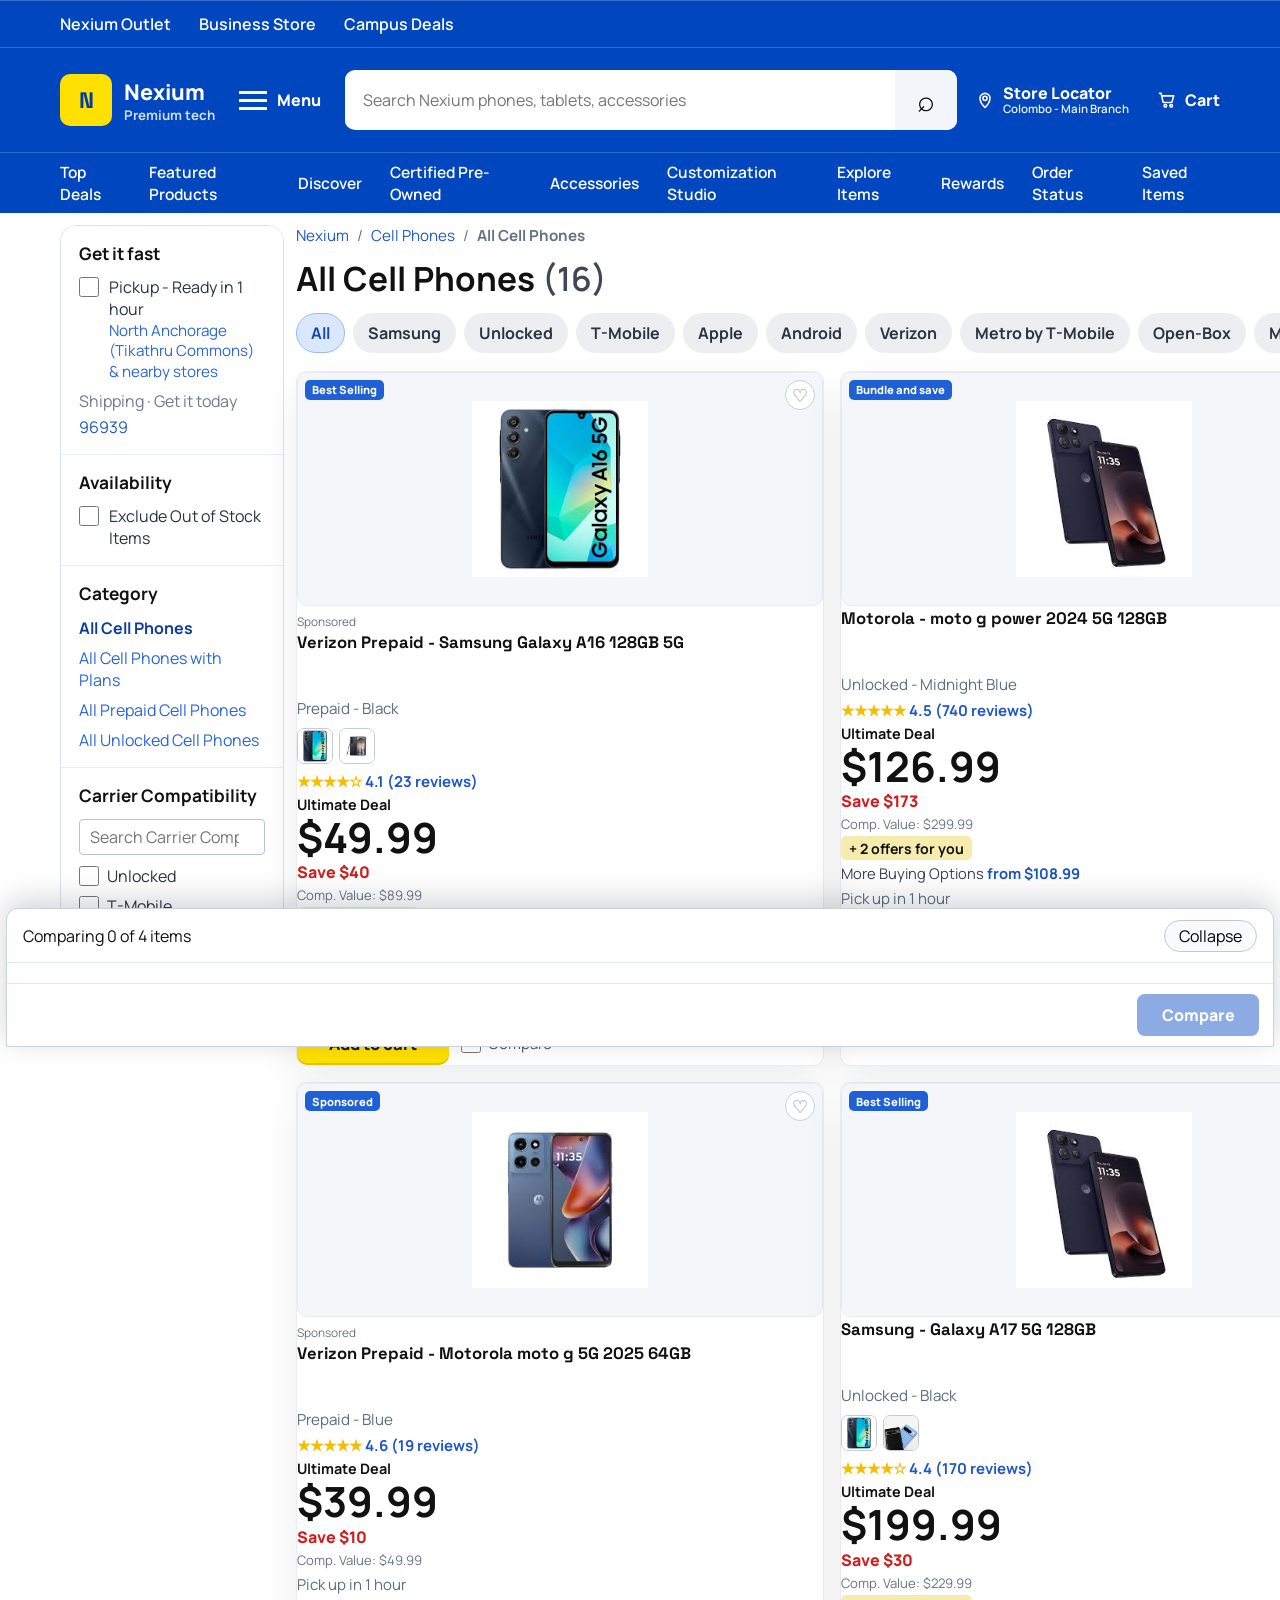
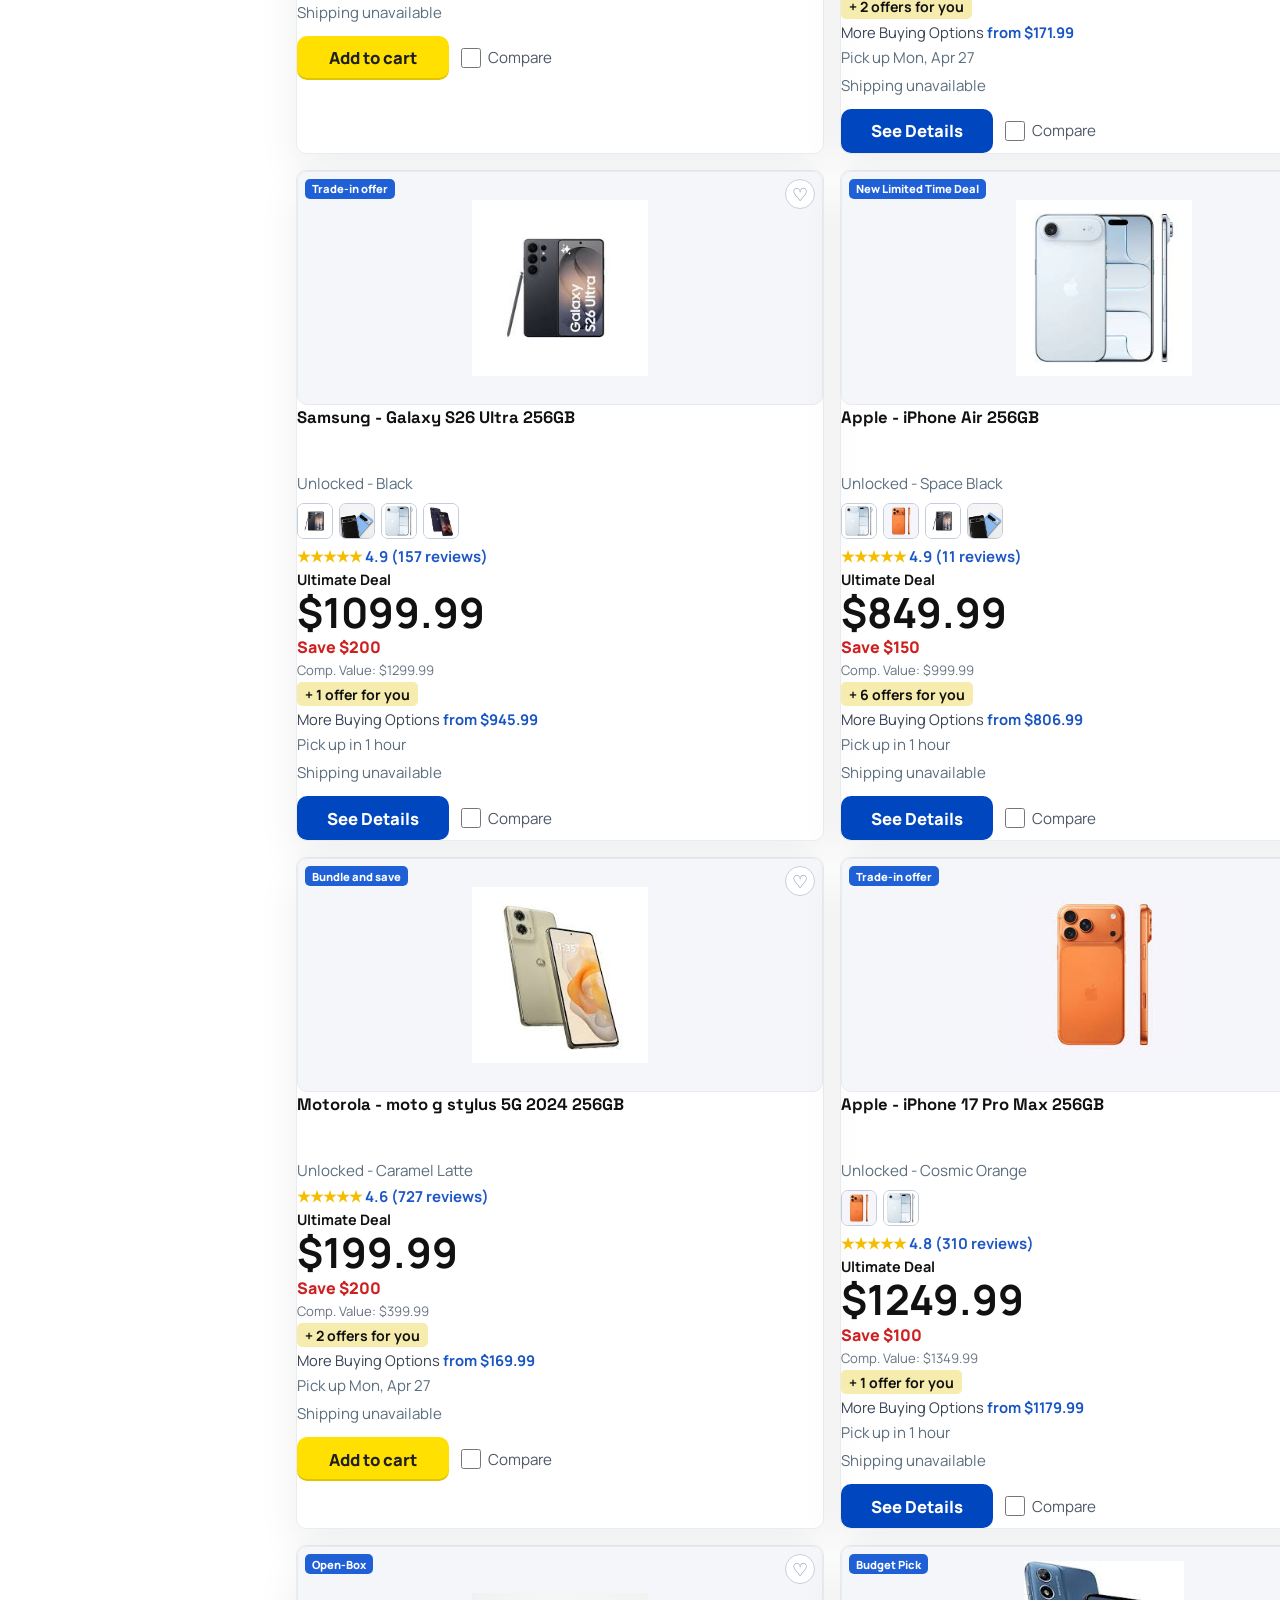
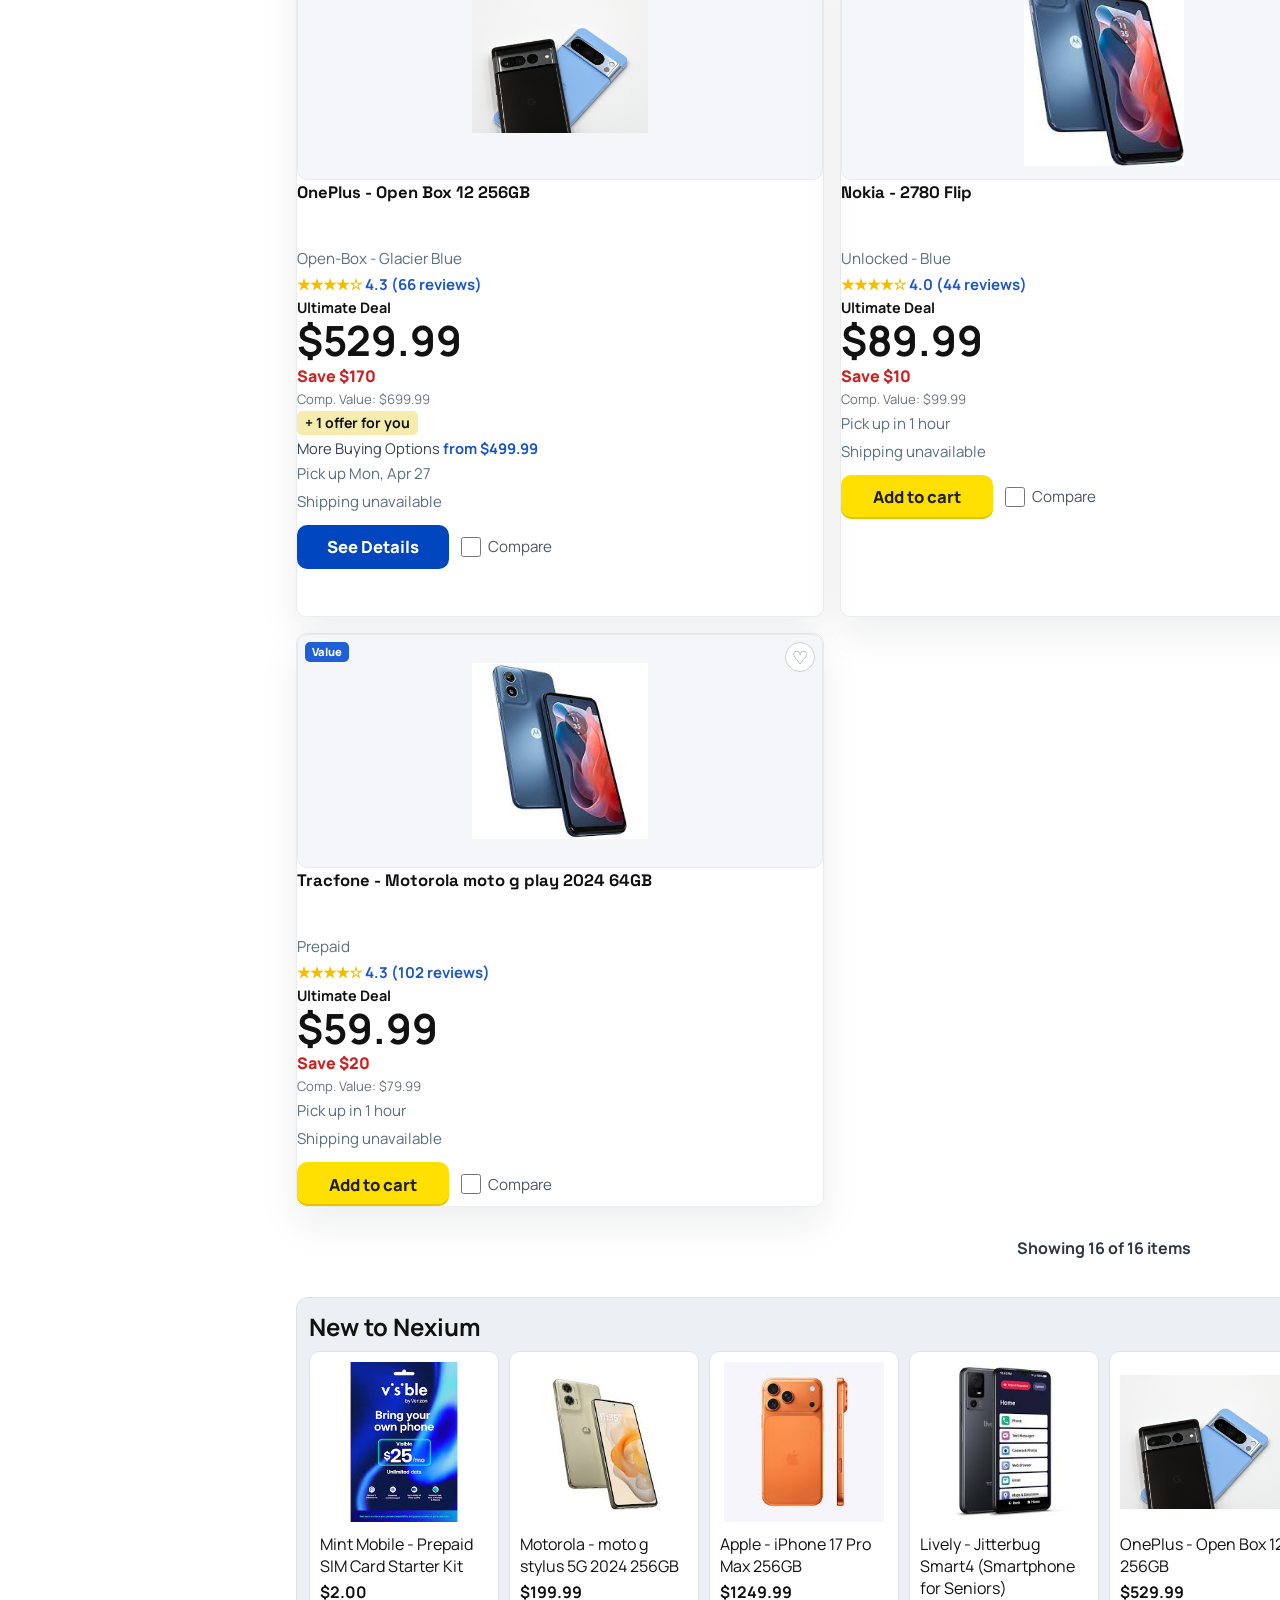
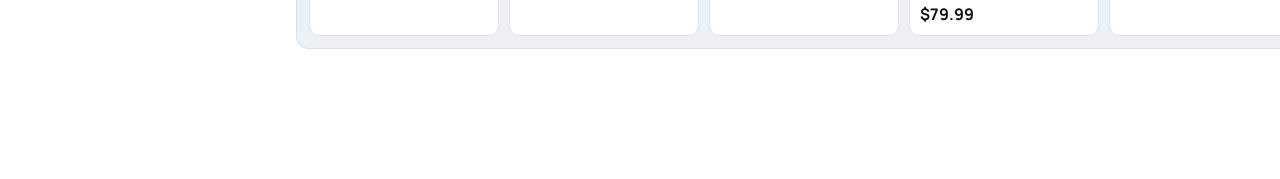
==== commit f276cf51: "Revert "3rd commit" This reverts commit 3aec1bfec44c3266e871f50af3a9b71eeed17399." ====
--- a/all-cell-phones.html
+++ b/all-cell-phones.html
@@ -298,90 +298,6 @@
     </div>
   </div>
 
-  <footer class="home-footer" id="support">
-    <div class="shell footer-support-strip">
-      <article>
-        <div class="support-icon">?</div>
-        <a href="#">Visit our Support Center</a>
-      </article>
-      <article>
-        <div class="support-icon">□</div>
-        <a href="#">Check your Order Status</a>
-      </article>
-      <article>
-        <div class="support-icon">↔</div>
-        <a href="#">Shipping, Delivery & Pickup</a>
-      </article>
-      <article>
-        <div class="support-icon">↺</div>
-        <a href="#">Returns & Exchanges</a>
-      </article>
-      <article>
-        <div class="support-icon">$</div>
-        <a href="#">Price Match Guarantee</a>
-      </article>
-    </div>
-
-    <div class="shell footer-columns">
-      <div class="footer-links-grid">
-        <div>
-          <h3>Order & Purchases</h3>
-          <a href="#">Check order status</a>
-          <a href="#">Shipping, delivery & pickup</a>
-          <a href="#">Returns & exchanges</a>
-          <a href="#">Trade-in program</a>
-          <a href="#">Gift cards</a>
-        </div>
-        <div>
-          <h3>Support & Services</h3>
-          <a href="#">Visit support center</a>
-          <a href="#">Shop with an expert</a>
-          <a href="#">Schedule a service</a>
-          <a href="#">Protection plans</a>
-          <a href="#">Contact us</a>
-        </div>
-        <div>
-          <h3>Rewards & Membership</h3>
-          <a href="#">Nexium Plus</a>
-          <a href="#">Earn points on every purchase</a>
-          <a href="#">Redeem for discounts, promos & free accessories</a>
-          <a href="#">Saved items</a>
-        </div>
-        <div>
-          <h3>About Nexium</h3>
-          <a href="docs/project-charter.md">Project Charter</a>
-          <a href="docs/solution-architecture.md">Solution Architecture</a>
-          <a href="docs/release-plan.md">Release Plan</a>
-          <a href="docs/ui-ux-design-specification.md">UI/UX Specification</a>
-          <a href="#">Corporate responsibility</a>
-        </div>
-      </div>
-
-      <aside class="footer-panel">
-        <a class="signin-link" href="#">Sign in or Create Account</a>
-        <div class="footer-panel-block">
-          <h3>Get the latest deals and more.</h3>
-          <div class="signup-row">
-            <input type="email" placeholder="Enter email address">
-            <button type="button">Sign Up</button>
-          </div>
-        </div>
-        <div class="footer-panel-block">
-          <h3>Nexium app</h3>
-          <p>Track orders, manage alerts, and browse premium tech on the go.</p>
-        </div>
-        <div class="social-row">
-          <span>◉</span>
-          <span>◎</span>
-          <span>◌</span>
-          <span>◍</span>
-          <span>◐</span>
-          <span>◒</span>
-        </div>
-      </aside>
-    </div>
-  </footer>
-
   <script src="script.js"></script>
   <script src="all-cell-phones.js"></script>
 </body>
--- a/styles.css
+++ b/styles.css
@@ -1,25 +1,25 @@
 :root {
-  --bg: #ffffff;
-  --panel: #000000;
-  --panel-soft: #0d7377;
+  --bg: #09121d;
+  --panel: #0f1b29;
+  --panel-soft: #132436;
   --card: rgba(255, 255, 255, 0.82);
   --card-strong: #f8faf7;
-  --ink: #000000;
-  --text: #000000;
-  --muted: #333333;
-  --line: rgba(0, 0, 0, 0.14);
-  --accent: #0d7377;
-  --accent-strong: #0d7377;
-  --sand: #ffffff;
-  --lilac: #ffffff;
-  --mist: #ffffff;
-  --amber: #0d7377;
+  --ink: #0d1824;
+  --text: #dfe9f2;
+  --muted: #9fb1c1;
+  --line: rgba(255, 255, 255, 0.08);
+  --accent: #29d3b2;
+  --accent-strong: #13b092;
+  --sand: #f1dcc0;
+  --lilac: #d6d6ff;
+  --mist: #dce8f2;
+  --amber: #f2b66d;
   --radius-xl: 30px;
   --radius-lg: 24px;
   --radius-md: 18px;
   --radius-sm: 14px;
   --shadow-xl: 0 30px 80px rgba(0, 0, 0, 0.28);
-  --shadow-lg: 0 18px 50px rgba(13, 115, 119, 0.18);
+  --shadow-lg: 0 18px 50px rgba(3, 12, 22, 0.18);
   --sticky-header-height: 172px;
   --site-max-width: 1480px;
   --site-gutter-inline: 120px;
@@ -43,8 +43,8 @@
   margin: 0;
   font-family: "Manrope", sans-serif;
   background:
-    radial-gradient(circle at top, rgba(13, 115, 119, 0.12), transparent 22%),
-    linear-gradient(180deg, #0d7377 0%, #0d7377 24%, #eef2ec 24%, #eef2ec 100%);
+    radial-gradient(circle at top, rgba(41, 211, 178, 0.12), transparent 22%),
+    linear-gradient(180deg, #08131f 0%, #0c1621 24%, #eef2ec 24%, #eef2ec 100%);
   color: var(--text);
 }
 
@@ -64,8 +64,8 @@
 }
 
 .announcement-bar {
-  background: #0d7377;
-  color: #ffffff;
+  background: #091722;
+  color: #dce7ee;
   padding: 14px 24px;
   text-align: center;
   font-size: 0.93rem;
@@ -73,7 +73,7 @@
 }
 
 .announcement-bar span {
-  color: #ffffff;
+  color: var(--accent);
   margin-right: 8px;
 }
 
@@ -82,7 +82,7 @@
   top: 0;
   z-index: 20;
   backdrop-filter: blur(18px);
-  background: rgba(13, 115, 119, 0.84);
+  background: rgba(8, 16, 25, 0.84);
   border-bottom: 1px solid rgba(255, 255, 255, 0.07);
 }
 
@@ -109,9 +109,9 @@
   height: 46px;
   display: grid;
   place-items: center;
-  border-radius: 50%;
-  background: #000000;
-  color: #ffffff;
+  border-radius: 16px;
+  background: linear-gradient(135deg, var(--accent), #76f2df);
+  color: #06211d;
   font-family: "Space Grotesk", sans-serif;
   font-size: 1.4rem;
   font-weight: 700;
@@ -131,21 +131,13 @@
 .main-nav {
   display: flex;
   gap: 18px;
-  color: #ffffff;
+  color: #d4dde5;
   font-size: 0.96rem;
 }
 
 .main-nav a:hover,
 .text-link:hover {
-  color: #ffffff;
-  opacity: 0.82;
-}
-
-.site-header .brand-lockup strong,
-.site-header .brand-lockup small,
-.site-header .main-nav a,
-.site-header .text-link {
-  color: #ffffff;
+  color: var(--accent);
 }
 
 .header-actions {
@@ -196,8 +188,8 @@
   display: inline-flex;
   align-items: center;
   justify-content: center;
-  background: linear-gradient(135deg, var(--accent), #0d7377);
-  color: #ffffff;
+  background: linear-gradient(135deg, var(--accent), #83f5dd);
+  color: #04201a;
   font-weight: 800;
 }
 
@@ -249,7 +241,7 @@
 
 .lede {
   max-width: 62ch;
-  color: #000000;
+  color: #c8d7e3;
   font-size: 1.05rem;
   line-height: 1.7;
 }
@@ -289,8 +281,8 @@
   min-height: 540px;
   border-radius: 36px;
   background:
-    radial-gradient(circle at 30% 25%, rgba(13, 115, 119, 0.35), transparent 28%),
-    radial-gradient(circle at 70% 20%, rgba(255, 255, 255, 0.25), transparent 24%),
+    radial-gradient(circle at 30% 25%, rgba(41, 211, 178, 0.35), transparent 28%),
+    radial-gradient(circle at 70% 20%, rgba(241, 220, 192, 0.25), transparent 24%),
     linear-gradient(180deg, rgba(255, 255, 255, 0.08), rgba(255, 255, 255, 0.02));
   border: 1px solid rgba(255, 255, 255, 0.09);
   box-shadow: var(--shadow-xl);
@@ -303,7 +295,7 @@
   width: 340px;
   height: 340px;
   border-radius: 50%;
-  background: radial-gradient(circle, rgba(13, 115, 119, 0.75), rgba(13, 115, 119, 0.08) 65%, transparent 68%);
+  background: radial-gradient(circle, rgba(41, 211, 178, 0.75), rgba(41, 211, 178, 0.08) 65%, transparent 68%);
 }
 
 .device-stack {
@@ -314,7 +306,7 @@
 .device {
   position: absolute;
   width: 220px;
-  background: linear-gradient(180deg, #0d7377, #0d7377);
+  background: linear-gradient(180deg, #182636, #0a121b);
   border: 1px solid rgba(255, 255, 255, 0.08);
   border-radius: 34px;
   box-shadow: var(--shadow-lg);
@@ -370,15 +362,15 @@
 }
 
 .screen-teal {
-  background: linear-gradient(160deg, rgba(13, 115, 119, 0.95), rgba(13, 115, 119, 0.6));
+  background: linear-gradient(160deg, rgba(41, 211, 178, 0.95), rgba(89, 161, 255, 0.6));
 }
 
 .screen-sand {
-  background: linear-gradient(160deg, rgba(255, 255, 255, 0.95), rgba(255, 255, 255, 0.65));
+  background: linear-gradient(160deg, rgba(241, 220, 192, 0.95), rgba(255, 255, 255, 0.65));
 }
 
 .screen-blue {
-  background: linear-gradient(160deg, rgba(13, 115, 119, 0.9), rgba(13, 115, 119, 0.42));
+  background: linear-gradient(160deg, rgba(147, 177, 255, 0.9), rgba(95, 128, 242, 0.42));
 }
 
 .floating-card {
@@ -398,7 +390,7 @@
 }
 
 .floating-card span {
-  color: #000000;
+  color: #526377;
   font-size: 0.92rem;
 }
 
@@ -459,9 +451,9 @@
 .filter-panel,
 .promo-panel {
   background: rgba(255, 255, 255, 0.86);
-  border: 1px solid rgba(13, 115, 119, 0.08);
+  border: 1px solid rgba(8, 18, 30, 0.08);
   border-radius: var(--radius-lg);
-  box-shadow: 0 18px 40px rgba(13, 115, 119, 0.07);
+  box-shadow: 0 18px 40px rgba(13, 24, 36, 0.07);
 }
 
 .category-card {
@@ -513,19 +505,19 @@
 }
 
 .category-phones::before {
-  background: linear-gradient(160deg, #0d7377, #0d7377 60%, #0d7377);
+  background: linear-gradient(160deg, #17283a, #274666 60%, #355b7f);
 }
 
 .category-preowned::before {
-  background: linear-gradient(160deg, #0d7377, #0d7377 66%, #0d7377);
+  background: linear-gradient(160deg, #0f352f, #1d7d6e 66%, #75d9c8);
 }
 
 .category-tablets::before {
-  background: linear-gradient(160deg, #0d7377, #0d7377 66%, #0d7377);
+  background: linear-gradient(160deg, #2b2133, #7f6faa 66%, #d6d6ff);
 }
 
 .category-accessories::before {
-  background: linear-gradient(160deg, #000000, #0d7377 66%, #ffffff);
+  background: linear-gradient(160deg, #6d4d2b, #be8a4e 66%, #f1dcc0);
 }
 
 .badge {
@@ -544,13 +536,13 @@
 }
 
 .badge-emerald {
-  background: rgba(13, 115, 119, 0.14);
-  color: #ffffff;
+  background: rgba(9, 53, 45, 0.14);
+  color: #0c5d4e;
 }
 
 .badge-sand {
-  background: rgba(0, 0, 0, 0.12);
-  color: #000000;
+  background: rgba(141, 94, 32, 0.12);
+  color: #86551b;
 }
 
 .split-banner {
@@ -565,13 +557,13 @@
 
 .promo-dark {
   background:
-    radial-gradient(circle at right top, rgba(13, 115, 119, 0.15), transparent 30%),
-    linear-gradient(135deg, #0d7377, #0d7377);
+    radial-gradient(circle at right top, rgba(41, 211, 178, 0.15), transparent 30%),
+    linear-gradient(135deg, #102030, #14263c);
   color: white;
 }
 
 .promo-light {
-  background: linear-gradient(160deg, rgba(13, 115, 119, 0.16), rgba(255, 255, 255, 0.95));
+  background: linear-gradient(160deg, rgba(41, 211, 178, 0.16), rgba(255, 255, 255, 0.95));
 }
 
 .promo-kpis {
@@ -587,7 +579,7 @@
 }
 
 .promo-kpis span {
-  color: #000000;
+  color: #496072;
 }
 
 .feature-grid {
@@ -603,27 +595,27 @@
 }
 
 .gradient-lilac {
-  background: linear-gradient(135deg, #ffffff, #0d7377);
+  background: linear-gradient(135deg, #ebe7ff, #c9d2ff);
 }
 
 .gradient-mist {
-  background: linear-gradient(135deg, #f4f4f0, #0d7377);
+  background: linear-gradient(135deg, #f4f4f0, #dfe5ea);
 }
 
 .gradient-sea {
-  background: linear-gradient(135deg, #ffffff, #0d7377);
+  background: linear-gradient(135deg, #ebf4fb, #c7f2ea);
 }
 
 .gradient-amber {
-  background: linear-gradient(135deg, #ffffff, #ffffff);
+  background: linear-gradient(135deg, #fff2dd, #f3d2a4);
 }
 
 .feature-tag {
   width: fit-content;
   padding: 8px 12px;
   border-radius: 999px;
-  background: rgba(13, 115, 119, 0.08);
-  color: #ffffff;
+  background: rgba(9, 18, 29, 0.08);
+  color: #33485c;
   font-size: 0.85rem;
   font-weight: 700;
 }
@@ -656,14 +648,14 @@
   border-radius: 999px;
   padding: 12px 16px;
   background: white;
-  color: #000000;
+  color: #3d5062;
   font-weight: 700;
   cursor: pointer;
 }
 
 .filter-pill.active,
 .chip.active {
-  background: #0d7377;
+  background: #0f1b29;
   color: white;
 }
 
@@ -675,7 +667,7 @@
 .filter-list {
   margin: 16px 0 0;
   padding-left: 18px;
-  color: #000000;
+  color: #516576;
   line-height: 1.8;
 }
 
@@ -697,7 +689,7 @@
   border-radius: 22px;
   background:
     radial-gradient(circle at top right, rgba(255, 255, 255, 0.7), transparent 26%),
-    linear-gradient(135deg, #0d7377, #0d7377);
+    linear-gradient(135deg, #17283a, #284d70);
   min-height: 210px;
   position: relative;
   overflow: hidden;
@@ -705,12 +697,12 @@
 
 .product-art.sand,
 .stack-visual.sand {
-  background: linear-gradient(135deg, #ffffff, #0d7377);
+  background: linear-gradient(135deg, #f4e7d5, #d7b28b);
 }
 
 .product-art.teal,
 .mini-visual.teal {
-  background: linear-gradient(135deg, #0d7377, #0d7377);
+  background: linear-gradient(135deg, #a9f6eb, #3ba3d9);
 }
 
 .phone-art::before,
@@ -734,7 +726,7 @@
   width: 110px;
   height: 170px;
   border-radius: 28px;
-  background: linear-gradient(180deg, #0d7377, #0d7377);
+  background: linear-gradient(180deg, #202d3b, #0e151d);
   box-shadow: inset 0 0 0 2px rgba(255, 255, 255, 0.06);
 }
 
@@ -743,7 +735,7 @@
   position: absolute;
   inset: 28px 18px;
   border-radius: 28px;
-  border: 10px solid rgba(13, 115, 119, 0.85);
+  border: 10px solid rgba(8, 18, 30, 0.85);
 }
 
 .accessory-art::after {
@@ -764,8 +756,8 @@
   width: fit-content;
   padding: 8px 10px;
   border-radius: 999px;
-  background: rgba(13, 115, 119, 0.14);
-  color: #ffffff;
+  background: rgba(41, 211, 178, 0.14);
+  color: #126f60;
   font-size: 0.74rem;
   text-transform: uppercase;
   letter-spacing: 0.08em;
@@ -776,7 +768,7 @@
 .comparison-card li,
 .checkout-card p,
 .account-card p {
-  color: #000000;
+  color: #5a6e7f;
 }
 
 .product-meta {
@@ -784,7 +776,7 @@
   align-items: center;
   justify-content: space-between;
   gap: 12px;
-  color: #000000;
+  color: #627587;
 }
 
 .product-meta strong {
@@ -796,7 +788,7 @@
   border: 0;
   border-radius: 14px;
   padding: 12px 14px;
-  background: #0d7377;
+  background: #0f1b29;
   color: white;
   font-weight: 700;
   cursor: pointer;
@@ -804,14 +796,14 @@
 
 .compare-toggle.active {
   background: var(--accent);
-  color: #000000;
+  color: #03211b;
 }
 
 .compare-status {
   border-radius: 999px;
-  background: rgba(13, 115, 119, 0.08);
+  background: rgba(15, 27, 41, 0.08);
   padding: 12px 16px;
-  color: #ffffff;
+  color: #41556a;
   font-weight: 700;
 }
 
@@ -838,7 +830,7 @@
 .pdp-gallery,
 .pdp-copy {
   background: rgba(255, 255, 255, 0.86);
-  border: 1px solid rgba(13, 115, 119, 0.08);
+  border: 1px solid rgba(8, 18, 30, 0.08);
   border-radius: var(--radius-lg);
   padding: 24px;
 }
@@ -857,7 +849,7 @@
   width: 64px;
   height: 64px;
   border-radius: 18px;
-  background: rgba(13, 115, 119, 0.1);
+  background: rgba(15, 27, 41, 0.1);
 }
 
 .thumb.active {
@@ -872,14 +864,14 @@
 
 .price-line small {
   font-size: 0.95rem;
-  color: #000000;
+  color: #65798b;
   font-weight: 600;
 }
 
 .spec-list {
   margin: 18px 0 0;
   padding-left: 18px;
-  color: #000000;
+  color: #516677;
   line-height: 1.9;
 }
 
@@ -906,7 +898,7 @@
   justify-content: space-between;
   gap: 16px;
   padding: 14px 0;
-  border-bottom: 1px solid rgba(13, 115, 119, 0.08);
+  border-bottom: 1px solid rgba(8, 18, 30, 0.08);
 }
 
 .basket-total {
@@ -916,7 +908,7 @@
 }
 
 .basket-line.subtle strong {
-  color: #000000;
+  color: #127561;
 }
 
 .checkout-steps {
@@ -928,19 +920,19 @@
 .step {
   padding: 8px 12px;
   border-radius: 999px;
-  background: rgba(13, 115, 119, 0.08);
-  color: #ffffff;
+  background: rgba(15, 27, 41, 0.08);
+  color: #516677;
   font-weight: 700;
 }
 
 .step.active {
-  background: rgba(13, 115, 119, 0.18);
-  color: #ffffff;
+  background: rgba(41, 211, 178, 0.18);
+  color: #0d6e5f;
 }
 
 .site-footer {
-  background: #0d7377;
-  color: #ffffff;
+  background: #08131f;
+  color: #d4dde5;
   padding: 50px 0 60px;
   margin-top: 48px;
 }
@@ -959,7 +951,7 @@
 .site-footer a {
   display: block;
   margin-bottom: 10px;
-  color: #000000;
+  color: #bcc9d4;
 }
 
 .footer-brand {
@@ -968,8 +960,8 @@
 
 .mobile-page {
   background:
-    radial-gradient(circle at top, rgba(13, 115, 119, 0.18), transparent 20%),
-    linear-gradient(180deg, #0d7377 0%, #0d7377 28%, #eef2ec 28%, #eef2ec 100%);
+    radial-gradient(circle at top, rgba(41, 211, 178, 0.18), transparent 20%),
+    linear-gradient(180deg, #08131f 0%, #08131f 28%, #eef2ec 28%, #eef2ec 100%);
 }
 
 .mobile-showcase {
@@ -989,7 +981,7 @@
 
 .phone-frame {
   padding: 14px;
-  background: linear-gradient(180deg, #0d7377, #0d7377);
+  background: linear-gradient(180deg, #121d2a, #070e16);
   border-radius: 34px;
   box-shadow: var(--shadow-xl);
 }
@@ -1009,7 +1001,7 @@
   justify-content: space-between;
   padding: 16px 18px 12px;
   font-size: 0.82rem;
-  color: #000000;
+  color: #5d7183;
 }
 
 .screen-content {
@@ -1026,7 +1018,7 @@
 .mobile-hero-card,
 .info-banner,
 .account-panel {
-  background: linear-gradient(135deg, #0d7377, #0d7377);
+  background: linear-gradient(135deg, #112437, #1e6a63);
   color: white;
   border-radius: 22px;
   padding: 18px;
@@ -1108,17 +1100,17 @@
   grid-template-columns: repeat(5, 1fr);
   gap: 8px;
   padding: 14px 16px 18px;
-  border-top: 1px solid rgba(13, 115, 119, 0.08);
+  border-top: 1px solid rgba(8, 18, 30, 0.08);
   background: rgba(255, 255, 255, 0.92);
 }
 
 .tab-bar span {
   text-align: center;
-  color: #000000;
+  color: #7b8c9b;
 }
 
 .tab-bar span.active {
-  color: #000000;
+  color: #0a1b29;
   font-weight: 800;
 }
 
@@ -1169,8 +1161,8 @@
 
   body {
     background:
-      radial-gradient(circle at top, rgba(13, 115, 119, 0.16), transparent 18%),
-      linear-gradient(180deg, #0d7377 0%, #0d7377 18%, #eef2ec 18%, #eef2ec 100%);
+      radial-gradient(circle at top, rgba(41, 211, 178, 0.16), transparent 18%),
+      linear-gradient(180deg, #08131f 0%, #08131f 18%, #eef2ec 18%, #eef2ec 100%);
   }
 
   .announcement-bar {
@@ -1257,7 +1249,7 @@
 }
 
 .home-announcement {
-  background: #0d7377;
+  background: #003da6;
   color: #fff;
   text-align: center;
   padding: 12px 20px;
@@ -1267,7 +1259,7 @@
 
 .home-announcement span,
 .home-announcement a {
-  color: #000000;
+  color: #ffe654;
   font-weight: 800;
 }
 
@@ -1276,24 +1268,18 @@
 }
 
 .home-header {
-  position: fixed;
+  position: sticky;
   top: 0;
-  left: 0;
-  right: 0;
   z-index: 40;
   overflow-anchor: none;
   will-change: box-shadow;
   transition: box-shadow 0.24s ease;
 }
 
-.home-page {
-  padding-top: var(--sticky-header-height);
-}
-
 .home-utility,
 .home-primary,
 .home-secondary {
-  background: #0d7377;
+  background: #0046be;
   color: #fff;
 }
 
@@ -1393,9 +1379,9 @@
 }
 
 .home-page .brand-mark {
-  background: #000000;
-  color: #ffffff;
-  border-radius: 50%;
+  background: #ffe000;
+  color: #003da6;
+  border-radius: 10px;
   width: 52px;
   height: 52px;
   transition: width 0.24s ease, height 0.24s ease, border-radius 0.24s ease;
@@ -1493,22 +1479,22 @@
   left: 0;
   width: min(92vw, 246px);
   height: calc(100dvh - var(--side-menu-top, 172px));
-  background: #ffffff;
-  color: #000000;
+  background: #eceff4;
+  color: #003da6;
   transform: translateX(-105%);
   transition: transform 0.28s ease;
   z-index: 39;
   display: flex;
   flex-direction: column;
   box-shadow: none;
-  border-right: 1px solid #0d7377;
+  border-right: 1px solid #b9c3d3;
 }
 
 .side-menu-body {
   overflow-y: auto;
   padding: 0 0 18px;
   scrollbar-width: thin;
-  scrollbar-color: #0d7377 #0d7377;
+  scrollbar-color: #8d98ab #d8dee8;
 }
 
 .side-menu-body::-webkit-scrollbar {
@@ -1516,31 +1502,31 @@
 }
 
 .side-menu-body::-webkit-scrollbar-track {
-  background: #0d7377;
+  background: #d8dee8;
 }
 
 .side-menu-body::-webkit-scrollbar-thumb {
-  background: #0d7377;
+  background: #8d98ab;
   border-radius: 999px;
 }
 
 .side-menu-divider {
   height: 8px;
-  background: #0d7377;
-  border-top: 1px solid #0d7377;
-  border-bottom: 1px solid #0d7377;
+  background: #e4e9f1;
+  border-top: 1px solid #c2cbda;
+  border-bottom: 1px solid #c2cbda;
 }
 
 .side-menu-group h2 {
   margin: 14px 10px 10px;
-  color: #000000;
+  color: #12213a;
   font-size: 2.55rem;
   font-weight: 500;
 }
 
 .side-menu-links {
   display: block;
-  border-top: 1px solid #0d7377;
+  border-top: 1px solid #c2cbda;
 }
 
 .side-menu-link {
@@ -1548,8 +1534,8 @@
   align-items: center;
   justify-content: space-between;
   padding: 14px 10px;
-  border-bottom: 1px solid #0d7377;
-  color: #000000;
+  border-bottom: 1px solid #c2cbda;
+  color: #0046be;
   font-size: 0.96rem;
   font-weight: 600;
 }
@@ -1585,7 +1571,7 @@
 
 .home-search button {
   border: 0;
-  background: #ffffff;
+  background: #f2f5f9;
   padding: 15px 22px;
   font-size: 1.9rem;
   line-height: 1;
@@ -1610,11 +1596,11 @@
 }
 
 body.header-collapsed .home-header {
-  box-shadow: 0 8px 18px rgba(13, 115, 119, 0.26);
+  box-shadow: 0 8px 18px rgba(10, 24, 50, 0.26);
 }
 
 body.header-nav-expanded .home-header {
-  box-shadow: 0 8px 18px rgba(13, 115, 119, 0.2);
+  box-shadow: 0 8px 18px rgba(10, 24, 50, 0.2);
 }
 
 body.header-collapsed .home-utility,
@@ -1638,7 +1624,7 @@
 body.header-collapsed .home-page .brand-mark {
   width: 44px;
   height: 44px;
-  border-radius: 50%;
+  border-radius: 9px;
 }
 
 body.header-collapsed .logo-copy strong {
@@ -1676,8 +1662,8 @@
 
 .cart-section {
   margin-top: 16px;
-  background: #ffffff;
-  border: 1px solid #0d7377;
+  background: #eef1f5;
+  border: 1px solid #d8dee6;
   border-radius: 12px;
   padding: 16px;
 }
@@ -1692,17 +1678,17 @@
   margin: 10px 0 8px;
   font-size: 2.55rem;
   line-height: 1.05;
-  color: #000000;
+  color: #0d1117;
 }
 
 .cart-main-col > p {
   margin: 0 0 14px;
-  color: #000000;
+  color: #262f3a;
   font-size: 1rem;
 }
 
 .cart-main-col > p a {
-  color: #000000;
+  color: #0b4db8;
   font-weight: 600;
 }
 
@@ -1711,7 +1697,7 @@
 .cart-spacer-box,
 .cart-summary-col {
   background: #fff;
-  border: 1px solid #0d7377;
+  border: 1px solid #d5dbe4;
 }
 
 .cart-saved-box,
@@ -1729,19 +1715,19 @@
   align-items: center;
   justify-content: space-between;
   gap: 16px;
-  border-bottom: 1px solid #0d7377;
+  border-bottom: 1px solid #d5dbe4;
   padding: 12px 0 16px;
 }
 
 .cart-saved-head h3 {
   margin: 0;
   font-size: 2.2rem;
-  color: #000000;
+  color: #0e1219;
 }
 
 .cart-saved-head span {
   font-size: 2rem;
-  color: #000000;
+  color: #6f7783;
 }
 
 .cart-saved-empty {
@@ -1752,17 +1738,17 @@
 .cart-saved-empty h4 {
   margin: 0 0 8px;
   font-size: 2rem;
-  color: #000000;
+  color: #141b24;
 }
 
 .cart-saved-empty p {
   margin: 0;
   font-size: 1.12rem;
-  color: #000000;
+  color: #2f3742;
 }
 
 .cart-saved-empty a {
-  color: #000000;
+  color: #0b4db8;
 }
 
 .cart-spacer-box {
@@ -1776,7 +1762,7 @@
 .cart-recommended-box h3 {
   margin: 0 0 16px;
   font-size: 2.2rem;
-  color: #000000;
+  color: #131a24;
 }
 
 .cart-products-row {
@@ -1786,7 +1772,7 @@
 }
 
 .cart-product-card {
-  border: 1px solid #0d7377;
+  border: 1px solid #d5dbe4;
   border-radius: 18px;
   padding: 12px;
   background: #fff;
@@ -1797,7 +1783,7 @@
   height: 210px;
   border-radius: 12px;
   margin-bottom: 12px;
-  background: #ffffff;
+  background: #f5f6f8;
   display: grid;
   place-items: center;
   overflow: hidden;
@@ -1812,25 +1798,25 @@
 
 .cart-product-card p {
   margin: 0 0 10px;
-  color: #000000;
+  color: #1f2631;
   font-size: 0.95rem;
   line-height: 1.3;
 }
 
 .cart-rating {
-  color: #000000;
+  color: #f4b400;
   font-size: 0.95rem;
   font-weight: 700;
 }
 
 .cart-rating span {
-  color: #000000;
+  color: #3366bb;
 }
 
 .cart-product-card small {
   display: block;
   margin-top: 8px;
-  color: #000000;
+  color: #2f3a49;
   font-size: 0.84rem;
   font-weight: 700;
 }
@@ -1839,11 +1825,11 @@
   display: block;
   margin-top: 2px;
   font-size: 1.1rem;
-  color: #000000;
+  color: #0f1520;
 }
 
 .cart-product-card strong span {
-  color: #000000;
+  color: #6e7784;
   text-decoration: line-through;
   margin-left: 6px;
   font-weight: 500;
@@ -1855,8 +1841,8 @@
   min-height: 40px;
   border: 0;
   border-radius: 10px;
-  background: #0d7377;
-  color: #ffffff;
+  background: #ffe000;
+  color: #10161f;
   font-weight: 800;
   cursor: pointer;
 }
@@ -1867,7 +1853,7 @@
   display: flex;
   align-items: center;
   justify-content: center;
-  color: #000000;
+  color: #6d7682;
   font-weight: 700;
 }
 
@@ -1882,12 +1868,12 @@
   margin-top: 0;
   padding: 0;
   border-radius: 50%;
-  border: 1px solid #0d7377;
+  border: 1px solid #d4dae2;
   background: #fff;
   font-size: 1.7rem;
   line-height: 1;
-  color: #000000;
-  box-shadow: 0 8px 22px rgba(13, 115, 119, 0.14);
+  color: #2e3a4a;
+  box-shadow: 0 8px 22px rgba(18, 31, 54, 0.14);
 }
 
 .cart-summary-col {
@@ -1900,9 +1886,9 @@
   margin: 0;
   text-align: center;
   font-size: 2.1rem;
-  color: #000000;
+  color: #141a23;
   padding: 2px 0 14px;
-  border-bottom: 1px solid #0d7377;
+  border-bottom: 1px solid #d5dbe4;
 }
 
 .cart-summary-row {
@@ -1914,7 +1900,7 @@
 
 .cart-summary-row strong {
   font-size: 2rem;
-  color: #000000;
+  color: #19202a;
 }
 
 .cart-summary-col > button {
@@ -1922,7 +1908,7 @@
   min-height: 54px;
   border-radius: 8px;
   border: 0;
-  background: #0d7377;
+  background: #0046be;
   color: #fff;
   font-size: 1.05rem;
   font-weight: 800;
@@ -1932,26 +1918,26 @@
 .cart-summary-note {
   margin-top: 18px;
   padding-top: 18px;
-  border-top: 1px solid #0d7377;
+  border-top: 1px solid #d5dbe4;
 }
 
 .cart-summary-note h4 {
   margin: 0 0 10px;
   font-size: 1.12rem;
-  color: #000000;
+  color: #1b212a;
 }
 
 .cart-summary-note p {
   margin: 0;
-  color: #000000;
+  color: #3e4652;
 }
 
 .cart-summary-note a {
-  color: #000000;
+  color: #0b4db8;
 }
 
 .cart-page {
-  background: #ffffff;
+  background: #e9edf2;
 }
 
 .cart-page .cart-section {
@@ -1969,37 +1955,19 @@
 .home-page .shell.deals-showcase {
   width: var(--site-shell);
   margin: 18px auto 0;
-  background: #ffffff;
-  border: 1px solid #0d7377;
+  background: #f2f3f5;
+  border: 1px solid #e1e5eb;
   border-radius: 18px;
   overflow: hidden;
 }
 
 .deals-hero-banner {
-  position: relative;
-  overflow: hidden;
-  background:
-    linear-gradient(118deg, rgba(255, 255, 255, 0.14) 0%, rgba(255, 255, 255, 0.03) 34%, rgba(0, 0, 0, 0.14) 100%),
-    radial-gradient(circle at 12% 18%, rgba(255, 255, 255, 0.2), transparent 36%),
-    linear-gradient(104deg, #0d7377 0%, #0d7377 70%, #000000 170%);
+  background: linear-gradient(90deg, #0f4ebc 0%, #00b8ba 100%);
   color: #fff;
   display: grid;
   grid-template-columns: 1.68fr 0.9fr;
   gap: 22px;
   padding: 26px 32px;
-}
-
-.deals-hero-banner::before {
-  content: "";
-  position: absolute;
-  inset: 0;
-  background: linear-gradient(90deg, transparent 0%, rgba(0, 0, 0, 0.1) 100%);
-  pointer-events: none;
-}
-
-.deals-hero-banner > * {
-  position: relative;
-  z-index: 1;
 }
 
 .deals-hero-main h2 {
@@ -2013,7 +1981,7 @@
 }
 
 .deals-hero-main h2 span {
-  color: #000000;
+  color: #fff100;
   font-weight: 800;
 }
 
@@ -2035,8 +2003,8 @@
   min-height: 34px;
   display: grid;
   place-items: center;
-  background: #0d7377;
-  color: #ffffff;
+  background: #1e4db5;
+  color: #ffe654;
   font-size: 1.2rem;
   font-weight: 800;
 }
@@ -2046,8 +2014,8 @@
   display: inline-flex;
   align-items: center;
   padding: 0 34px;
-  background: #0d7377;
-  color: #ffffff;
+  background: #fff100;
+  color: #003da6;
   font-size: 0.98rem;
   line-height: 1;
   font-weight: 800;
@@ -2076,7 +2044,7 @@
   min-height: 42px;
   border-radius: 8px;
   background: #fff;
-  color: #000000;
+  color: #0046be;
   font-size: 1.07rem;
   line-height: 1;
   font-weight: 800;
@@ -2088,7 +2056,7 @@
 
 .deals-category-panel h3 {
   margin: 0 0 16px;
-  color: #000000;
+  color: #0d0f14;
   font-size: clamp(1.45rem, 1.9vw, 2.2rem);
   line-height: 1.1;
   font-weight: 800;
@@ -2110,7 +2078,7 @@
   max-width: 18ch;
   font-size: 0.97rem;
   line-height: 1.2;
-  color: #000000;
+  color: #15171e;
   font-weight: 800;
 }
 
@@ -2119,7 +2087,7 @@
   height: 138px;
   margin: 0 auto;
   border-radius: 50%;
-  background: radial-gradient(circle at 30% 18%, #ffffff, #ffffff 64%);
+  background: radial-gradient(circle at 30% 18%, #f9f9fb, #ebedf2 64%);
   position: relative;
   overflow: hidden;
 }
@@ -2132,9 +2100,9 @@
 
 .thumb-top-deals {
   background:
-    radial-gradient(circle at 32% 16%, rgba(13, 115, 119, 0.34), transparent 46%),
-    radial-gradient(circle at 70% 20%, rgba(13, 115, 119, 0.18), transparent 54%),
-    linear-gradient(160deg, #0d7377 4%, #0d7377 56%, #0d7377 100%);
+    radial-gradient(circle at 32% 16%, rgba(72, 220, 242, 0.34), transparent 46%),
+    radial-gradient(circle at 70% 20%, rgba(19, 130, 208, 0.18), transparent 54%),
+    linear-gradient(160deg, #2abbe0 4%, #1d82ca 56%, #155cad 100%);
 }
 
 .thumb-top-deals::before {
@@ -2150,9 +2118,9 @@
   font-weight: 800;
   letter-spacing: 0;
   text-shadow:
-    0 0 1px rgba(13, 115, 119, 0.75),
-    0 1px 0 rgba(13, 115, 119, 0.22);
-  color: #000000;
+    0 0 1px rgba(255, 232, 75, 0.75),
+    0 1px 0 rgba(8, 38, 84, 0.22);
+  color: #ffe84b;
 }
 
 .thumb-top-deals::after {
@@ -2166,9 +2134,9 @@
   font-weight: 800;
   letter-spacing: 0;
   text-shadow:
-    0 0 2px rgba(13, 115, 119, 0.75),
-    0 2px 0 rgba(13, 115, 119, 0.24);
-  color: #000000;
+    0 0 2px rgba(255, 232, 75, 0.75),
+    0 2px 0 rgba(8, 38, 84, 0.24);
+  color: #ffe84b;
 }
 
 .thumb-mobile-phone-deals {
@@ -2289,8 +2257,8 @@
 .thumb-ipad::before {
   inset: 22px 30px;
   border-radius: 12px;
-  background: linear-gradient(160deg, #ffffff 20%, #ffffff 70%);
-  border: 4px solid #0d7377;
+  background: linear-gradient(160deg, #fafbff 20%, #f0f2f6 70%);
+  border: 4px solid #171d26;
 }
 
 .thumb-tablet::after,
@@ -2298,15 +2266,15 @@
   inset: 42px 42px 26px;
   border-radius: 16px;
   background:
-    radial-gradient(circle at 66% 72%, #0d7377 0 16px, transparent 17px),
-    radial-gradient(circle at 60% 56%, #0d7377 0 18px, transparent 19px),
-    radial-gradient(circle at 38% 35%, #0d7377 0 20px, transparent 21px);
+    radial-gradient(circle at 66% 72%, #00a2ff 0 16px, transparent 17px),
+    radial-gradient(circle at 60% 56%, #ff1192 0 18px, transparent 19px),
+    radial-gradient(circle at 38% 35%, #ffe03f 0 20px, transparent 21px);
 }
 
 .thumb-watch::before {
   inset: 30px 28px;
   border-radius: 30px;
-  background: linear-gradient(145deg, #ffffff, #ffffff);
+  background: linear-gradient(145deg, #f1e7db, #e6d7c5);
   box-shadow: inset 0 0 0 3px rgba(255, 255, 255, 0.45);
 }
 
@@ -2314,16 +2282,16 @@
   inset: 46px;
   border-radius: 12px;
   background:
-    radial-gradient(circle at 64% 38%, #0d7377 0 11px, transparent 12px),
-    radial-gradient(circle at 40% 66%, #0d7377 0 10px, transparent 11px),
-    #0d7377;
+    radial-gradient(circle at 64% 38%, #d86cff 0 11px, transparent 12px),
+    radial-gradient(circle at 40% 66%, #ff8df2 0 10px, transparent 11px),
+    #17181f;
 }
 
 .thumb-tv::before,
 .thumb-gaming::before {
   inset: 44px 24px 40px;
   border-radius: 6px;
-  background: linear-gradient(160deg, #0d7377, #0d7377 55%, #0d7377);
+  background: linear-gradient(160deg, #241a4f, #4f33b6 55%, #2da1c8);
   box-shadow: inset 0 0 0 2px rgba(255, 255, 255, 0.26);
 }
 
@@ -2335,14 +2303,14 @@
   bottom: 28px;
   transform: translateX(-50%);
   border-radius: 999px;
-  background: #0d7377;
-  box-shadow: 0 -4px 0 #0d7377;
+  background: #4a4e59;
+  box-shadow: 0 -4px 0 #676c79;
 }
 
 .thumb-laptop::before {
   inset: 40px 30px 54px;
   border-radius: 7px;
-  background: linear-gradient(165deg, #0d7377, #0d7377);
+  background: linear-gradient(165deg, #f58d95, #6f7ee8);
   box-shadow: inset 0 0 0 2px rgba(255, 255, 255, 0.25);
 }
 
@@ -2353,13 +2321,13 @@
   bottom: 32px;
   transform: translateX(-50%);
   border-radius: 2px 2px 10px 10px;
-  background: linear-gradient(180deg, #0d7377, #0d7377);
+  background: linear-gradient(180deg, #cbced4, #90959f);
 }
 
 .thumb-vr::before {
   inset: 32px 32px;
   border-radius: 10px;
-  background: linear-gradient(145deg, #0d7377, #0d7377);
+  background: linear-gradient(145deg, #7d8d98, #35404a);
   box-shadow: inset 0 0 0 2px rgba(255, 255, 255, 0.22);
 }
 
@@ -2370,14 +2338,14 @@
   top: 58px;
   transform: translateX(-50%);
   border-radius: 8px;
-  background: rgba(13, 115, 119, 0.74);
+  background: rgba(8, 18, 28, 0.74);
 }
 
 .thumb-appliance::before {
   inset: 26px 36px;
   border-radius: 8px;
-  background: linear-gradient(180deg, #f8f8f9, #ffffff);
-  box-shadow: inset 0 0 0 2px rgba(13, 115, 119, 0.2);
+  background: linear-gradient(180deg, #f8f8f9, #e8ebee);
+  box-shadow: inset 0 0 0 2px rgba(96, 104, 117, 0.2);
 }
 
 .thumb-appliance::after {
@@ -2387,7 +2355,7 @@
   left: 50%;
   transform: translateX(-50%);
   border-radius: 6px;
-  background: #0d7377;
+  background: #dce2ea;
 }
 
 .deals-next {
@@ -2396,16 +2364,16 @@
   top: 86px;
   width: 42px;
   height: 42px;
-  border: 1px solid #0d7377;
+  border: 1px solid #d9dce2;
   border-radius: 50%;
   background: #fff;
-  color: #000000;
+  color: #333944;
   font-size: 2rem;
   line-height: 1;
   display: grid;
   place-items: center;
   cursor: pointer;
-  box-shadow: 0 6px 18px rgba(13, 115, 119, 0.15);
+  box-shadow: 0 6px 18px rgba(15, 21, 31, 0.15);
 }
 
 .deals-prev {
@@ -2414,16 +2382,16 @@
   top: 86px;
   width: 42px;
   height: 42px;
-  border: 1px solid #0d7377;
+  border: 1px solid #d9dce2;
   border-radius: 50%;
   background: #fff;
-  color: #000000;
+  color: #333944;
   font-size: 2rem;
   line-height: 1;
   display: grid;
   place-items: center;
   cursor: pointer;
-  box-shadow: 0 6px 18px rgba(13, 115, 119, 0.15);
+  box-shadow: 0 6px 18px rgba(15, 21, 31, 0.15);
 }
 
 .signin-promo {
@@ -2431,8 +2399,8 @@
 }
 
 .signin-promo-card {
-  background: #ffffff;
-  border: 1px solid #0d7377;
+  background: #f4f5f7;
+  border: 1px solid #e0e4ea;
   border-radius: 20px;
   padding: 20px 28px;
   display: flex;
@@ -2459,7 +2427,7 @@
   width: 100%;
   height: 100%;
   fill: none;
-  stroke: #0d7377;
+  stroke: #4a4f58;
   stroke-width: 1.8;
   stroke-linecap: round;
   stroke-linejoin: round;
@@ -2467,7 +2435,7 @@
 
 .signin-promo-text p {
   margin: 0;
-  color: #000000;
+  color: #0f1115;
   font-size: clamp(0.9rem, 1.05vw, 1.25rem);
   line-height: 1.25;
   font-weight: 500;
@@ -2476,12 +2444,12 @@
 .signin-promo-text small {
   display: block;
   margin-top: 4px;
-  color: #000000;
+  color: #585e67;
   font-size: clamp(0.78rem, 0.9vw, 1rem);
 }
 
 .signin-promo-text small a {
-  color: #000000;
+  color: #0b4cb8;
   font-weight: 600;
 }
 
@@ -2504,15 +2472,15 @@
 }
 
 .signin-promo-btn-primary {
-  background: #0d7377;
+  background: #0046be;
   color: #fff;
-  box-shadow: 0 3px 8px rgba(13, 115, 119, 0.24);
+  box-shadow: 0 3px 8px rgba(0, 60, 163, 0.24);
 }
 
 .signin-promo-btn-secondary {
   background: #fff;
   color: #111;
-  border: 1px solid #0d7377;
+  border: 1px solid #b9bec7;
 }
 
 .retail-heading {
@@ -2523,7 +2491,7 @@
   display: flex;
   align-items: center;
   gap: 8px;
-  color: #000000;
+  color: #3a64ad;
   font-size: 0.96rem;
   margin-bottom: 18px;
 }
@@ -2546,7 +2514,7 @@
 
 .bubble-arrow {
   font-size: 4rem;
-  color: #000000;
+  color: #0046be;
   text-align: center;
   line-height: 1;
 }
@@ -2563,7 +2531,7 @@
 
 .bubble-item p {
   margin: 12px auto 0;
-  color: #000000;
+  color: #30343b;
   font-size: 0.92rem;
   line-height: 1.35;
   max-width: 110px;
@@ -2574,19 +2542,19 @@
   height: 120px;
   border-radius: 50%;
   margin: 0 auto;
-  background: #ffffff;
+  background: #f3f4f6;
   position: relative;
   overflow: hidden;
 }
 
 .bubble-deals {
-  background: linear-gradient(135deg, #0d7377, #0d7377);
+  background: linear-gradient(135deg, #00a0df, #1a49cc);
   display: grid;
   place-items: center;
 }
 
 .bubble-deals span {
-  color: #000000;
+  color: #ffe800;
   font-size: 1rem;
   line-height: 1;
   font-weight: 800;
@@ -2609,7 +2577,7 @@
 }
 
 .bubble-unlocked::before {
-  background: linear-gradient(135deg, #0d7377, #0d7377);
+  background: linear-gradient(135deg, #1f2d3f, #8d98b9);
 }
 
 .bubble-accessory::before {
@@ -2618,31 +2586,31 @@
 }
 
 .bubble-apple::before {
-  background: linear-gradient(135deg, #0d7377, #0d7377);
+  background: linear-gradient(135deg, #596274, #d8dbe8);
 }
 
 .bubble-samsung::before {
-  background: linear-gradient(135deg, #0d7377, #0d7377);
+  background: linear-gradient(135deg, #2f385e, #b4bad7);
 }
 
 .bubble-google::before {
-  background: linear-gradient(135deg, #0d7377, #0d7377);
+  background: linear-gradient(135deg, #4e76d2, #72cde2);
 }
 
 .bubble-moto::before {
-  background: linear-gradient(135deg, #0d7377, #8d8c8a);
+  background: linear-gradient(135deg, #394753, #8d8c8a);
 }
 
 .bubble-renewed::before {
-  background: linear-gradient(135deg, #0d7377, #0d7377);
+  background: linear-gradient(135deg, #1d7f72, #b7ece1);
 }
 
 .bubble-plan::before {
-  background: linear-gradient(135deg, #0d7377, #0d7377);
+  background: linear-gradient(135deg, #0f63d2, #94bbff);
 }
 
 .bubble-sim::before {
-  background: linear-gradient(135deg, #0d7377, #0d7377);
+  background: linear-gradient(135deg, #1b304f, #5ab55f);
 }
 
 .brand-mosaic {
@@ -2664,7 +2632,7 @@
 }
 
 .brand-samsung {
-  background: linear-gradient(135deg, #0d7377, #0d7377);
+  background: linear-gradient(135deg, #d9d7fb, #c2c8eb);
 }
 
 .brand-apple {
@@ -2672,12 +2640,12 @@
 }
 
 .brand-google {
-  background: linear-gradient(135deg, #ffffff, #ffffff);
+  background: linear-gradient(135deg, #f8d9ba, #f3c9a1);
   position: relative;
 }
 
 .brand-moto {
-  background: linear-gradient(135deg, #ffffff, #ffffff);
+  background: linear-gradient(135deg, #f5d9b7, #efc28c);
 }
 
 .brand-all {
@@ -2751,7 +2719,7 @@
   margin-top: 14px;
   border-radius: 18px;
   display: block;
-  box-shadow: inset 0 0 0 1px rgba(13, 115, 119, 0.08);
+  box-shadow: inset 0 0 0 1px rgba(18, 24, 36, 0.08);
 }
 
 .brand-art {
@@ -2766,7 +2734,7 @@
   background-size: cover;
   background-position: center;
   background-repeat: no-repeat;
-  box-shadow: inset 0 0 0 1px rgba(13, 115, 119, 0.08);
+  box-shadow: inset 0 0 0 1px rgba(18, 24, 36, 0.08);
 }
 
 .art-samsung {
@@ -2793,7 +2761,7 @@
 .art-moto::before,
 .art-all::before,
 .art-all::after {
-  background: linear-gradient(180deg, #0d7377, #0d7377);
+  background: linear-gradient(180deg, #3f4863, #afb6d3);
 }
 
 .art-samsung::before,
@@ -2835,7 +2803,7 @@
   height: 240px;
   right: 170px;
   top: 0;
-  background: linear-gradient(180deg, #0d7377, #0d7377);
+  background: linear-gradient(180deg, #3a4352, #e8dbef);
 }
 
 .art-google::before {
@@ -2843,7 +2811,7 @@
   height: 210px;
   left: 30px;
   bottom: 0;
-  background: linear-gradient(180deg, #0d7377, #0d7377);
+  background: linear-gradient(180deg, #adb8ca, #6da0ff);
 }
 
 .art-google::after {
@@ -2851,7 +2819,7 @@
   height: 210px;
   left: 140px;
   bottom: 0;
-  background: linear-gradient(180deg, #0d7377, #0d7377);
+  background: linear-gradient(180deg, #bcc4d3, #81a8ff);
 }
 
 .art-moto::before {
@@ -2874,14 +2842,14 @@
   height: 220px;
   right: 18px;
   bottom: 0;
-  background: linear-gradient(180deg, #0d7377, #0d7377);
+  background: linear-gradient(180deg, #2b2f37, #4e8eff);
 }
 
 .art-google,
 .art-all {
   background-size: cover;
   background-repeat: no-repeat;
-  box-shadow: inset 0 0 0 1px rgba(13, 115, 119, 0.08);
+  box-shadow: inset 0 0 0 1px rgba(18, 24, 36, 0.08);
 }
 
 .art-google {
@@ -2900,8 +2868,8 @@
   gap: 20px;
   align-items: start;
   padding: 34px 0 44px;
-  border-top: 1px solid #0d7377;
-  border-bottom: 1px solid #0d7377;
+  border-top: 1px solid #d6d9de;
+  border-bottom: 1px solid #d6d9de;
 }
 
 .benefit-mark {
@@ -2915,13 +2883,13 @@
 .benefit-mark span {
   width: 110px;
   height: 70px;
-  background: #0d7377;
+  background: #ffe200;
   clip-path: polygon(0 0, 100% 0, 100% 100%, 18% 100%, 0 50%);
 }
 
 .benefit-item p {
   margin: 12px 0 0;
-  color: #000000;
+  color: #1c1f24;
   font-size: 1rem;
   line-height: 1.45;
 }
@@ -2949,7 +2917,7 @@
 
 .section-title-row a,
 .section-title-row span {
-  color: #000000;
+  color: #6f7682;
   font-weight: 600;
 }
 
@@ -2960,7 +2928,7 @@
 }
 
 .offer-card {
-  border: 1px solid #0d7377;
+  border: 1px solid #c9d0da;
   border-radius: 24px;
   padding: 20px;
   min-height: 390px;
@@ -2974,30 +2942,30 @@
   margin-bottom: 20px;
   background-repeat: no-repeat;
   background-position: center;
-  box-shadow: inset 0 0 0 1px rgba(13, 115, 119, 0.08);
+  box-shadow: inset 0 0 0 1px rgba(18, 24, 36, 0.08);
 }
 
 .offer-samsung-art {
   background-image: url("assets/offer-samsung-exact.png");
   background-size: contain;
-  background-color: #ffffff;
+  background-color: #f3f4f6;
 }
 
 .offer-pixel-art {
   background-image: url("assets/offer-pixel-exact.png");
   background-size: contain;
-  background-color: #ffffff;
+  background-color: #f3f4f6;
 }
 
 .offer-accessory-art {
   background-image: url("assets/offer-accessories-exact.png");
   background-size: contain;
-  background-color: #ffffff;
+  background-color: #f3f4f6;
 }
 
 .offer-card p,
 .offer-card small {
-  color: #000000;
+  color: #343a43;
   line-height: 1.5;
 }
 
@@ -3006,7 +2974,7 @@
   margin-top: auto;
   width: fit-content;
   background: #fff;
-  border: 1px solid #0d7377;
+  border: 1px solid #bfc8d4;
   border-radius: 14px;
   padding: 12px 20px;
   color: #111;
@@ -3014,7 +2982,7 @@
 }
 
 .membership-banner {
-  border: 1px solid #0d7377;
+  border: 1px solid #cfd5de;
   border-radius: 24px;
   padding: 18px 28px;
   display: flex;
@@ -3083,8 +3051,8 @@
   height: 56px;
   left: 112px;
   bottom: 34px;
-  background: #0d7377;
-  box-shadow: 22px 0 0 #0d7377;
+  background: #f33;
+  box-shadow: 22px 0 0 #f33;
 }
 
 .case-icon::before {
@@ -3093,7 +3061,7 @@
   left: 34px;
   top: 20px;
   border-radius: 24px;
-  background: linear-gradient(180deg, #ffffff, #0d7377);
+  background: linear-gradient(180deg, #dff1ff, #81abd1);
   box-shadow: 42px -10px 0 0 rgba(0, 0, 0, 0.1);
 }
 
@@ -3112,7 +3080,7 @@
   border-radius: 50%;
   right: 24px;
   top: 24px;
-  background: linear-gradient(135deg, #0d7377, #0d7377);
+  background: linear-gradient(135deg, #cde3ff, #6c9ad1);
 }
 
 .grips-icon::before {
@@ -3131,7 +3099,7 @@
   border-radius: 50%;
   right: 30px;
   bottom: 30px;
-  background: #ffffff;
+  background: #e5d1b0;
 }
 
 .screen-icon::before {
@@ -3140,7 +3108,7 @@
   right: 32px;
   top: 22px;
   border-radius: 22px;
-  background: linear-gradient(180deg, #000, #0d7377);
+  background: linear-gradient(180deg, #000, #ffb95f);
 }
 
 .screen-icon::after {
@@ -3228,14 +3196,14 @@
 }
 
 .guide-panel {
-  background: linear-gradient(135deg, #0d7377, #0d7377);
+  background: linear-gradient(135deg, #0d77ac, #0046be);
   border-radius: 24px;
   padding: 26px;
   color: #fff;
 }
 
 .guide-panel-alt {
-  background: linear-gradient(135deg, #0d7377, #0d7377);
+  background: linear-gradient(135deg, #0871a0, #0051d4);
 }
 
 .guide-panel h2 {
@@ -3302,127 +3270,63 @@
 }
 
 .handpicked-band {
-  background: linear-gradient(108deg, #111b2a 0%, #1a2434 58%, #101824 100%);
-  margin-top: 34px;
-  padding: 22px 0 28px;
+  background: #1e232c;
+  margin-top: 40px;
+  padding: 26px 0 34px;
 }
 
 .handpicked-layout {
   display: grid;
-  grid-template-columns: 360px 30px minmax(0, 1fr) 30px;
-  gap: 14px;
-  align-items: center;
+  grid-template-columns: 360px 1fr;
+  gap: 26px;
+  align-items: start;
 }
 
 .handpicked-copy {
   color: #fff;
-  padding-top: 8px;
+  padding-top: 20px;
 }
 
 .handpicked-copy h2 {
-  margin: 0 0 14px;
-  font-size: clamp(2.5rem, 4vw, 4rem);
+  margin: 0 0 24px;
+  font-size: 3rem;
   line-height: 1.05;
-  letter-spacing: 0.01em;
 }
 
 .handpicked-copy a {
-  color: #ffe000;
-  font-size: 1.9rem;
+  color: #fff000;
   font-weight: 800;
 }
 
-.handpicked-arrow {
-  border: 0;
-  background: transparent;
-  color: rgba(255, 255, 255, 0.78);
-  font-size: 4rem;
-  line-height: 0.7;
-  width: 30px;
-  height: 52px;
-  padding: 0;
-  display: inline-flex;
-  align-items: center;
-  justify-content: center;
-  cursor: default;
-}
-
-.handpicked-next {
-  color: #0057c8;
-}
-
 .handpicked-rail {
   display: grid;
-  grid-template-columns: repeat(6, minmax(170px, 1fr));
-  gap: 16px;
+  grid-template-columns: repeat(6, minmax(160px, 1fr));
+  gap: 20px;
 }
 
 .mini-product {
   background: #fff;
-  padding: 12px;
+  padding: 14px;
   border-radius: 4px;
-  min-height: 338px;
-  border: 1px solid #d8dde5;
-}
-
-.mini-product-link {
-  display: block;
+}
+
+.mini-product p {
   margin: 10px 0 8px;
-  color: #0057c8;
-  font-size: 0.96rem;
-  line-height: 1.35;
-  min-height: 78px;
-}
-
-.mini-product-link:hover {
-  text-decoration: underline;
-}
-
-.mini-product-rating {
-  margin: 0 0 6px;
-  display: flex;
-  align-items: center;
-  gap: 5px;
-}
-
-.mini-product-rating span {
-  color: #f4bd00;
-  font-size: 1rem;
-  line-height: 1;
-  letter-spacing: 0.02em;
-}
-
-.mini-product-rating-count {
-  color: #0057c8;
-  font-size: 0.92rem;
-  line-height: 1;
-}
-
-.mini-product-pricing {
-  display: grid;
-  gap: 2px;
+  color: #1b2634;
+  font-size: 0.95rem;
 }
 
 .mini-product strong {
-  font-size: 1.95rem;
-  line-height: 1;
-  letter-spacing: -0.01em;
-}
-
-.mini-product-old-price {
-  color: #5d6470;
-  font-size: 1.55rem;
-  line-height: 1;
-  text-decoration: line-through;
+  font-size: 1.05rem;
 }
 
 .mini-product-art {
-  height: 150px;
-  border-radius: 4px;
+  height: 160px;
+  border-radius: 8px;
   background-size: contain;
   background-position: center;
   background-repeat: no-repeat;
-  background-color: #f6f8fb;
+  background-color: #eef1f6;
 }
 
 .rail-s26 {
@@ -3479,7 +3383,7 @@
 .service-visual {
   height: 150px;
   border-radius: 16px;
-  background: linear-gradient(135deg, #0d7377, #0d7377);
+  background: linear-gradient(135deg, #d5deeb, #8a99b3);
   background-size: cover;
   background-position: center;
   background-repeat: no-repeat;
@@ -3546,13 +3450,13 @@
 
 .featured-item p {
   margin: 0 0 10px;
-  color: #000000;
+  color: #333c45;
 }
 
 .featured-art {
   height: 146px;
   border-radius: 18px;
-  background-color: #ffffff;
+  background-color: #eef2f7;
   background-size: contain;
   background-position: center;
   background-repeat: no-repeat;
@@ -3563,16 +3467,16 @@
   top: 120px;
   width: 40px;
   height: 40px;
-  border: 1px solid #0d7377;
+  border: 1px solid #d4d9e1;
   border-radius: 50%;
   background: #fff;
-  color: #000000;
+  color: #404856;
   font-size: 1.75rem;
   line-height: 1;
   display: grid;
   place-items: center;
   cursor: pointer;
-  box-shadow: 0 4px 12px rgba(13, 115, 119, 0.12);
+  box-shadow: 0 4px 12px rgba(17, 29, 46, 0.12);
 }
 
 .featured-carousel-prev {
@@ -3604,56 +3508,28 @@
 }
 
 .rating-line {
-  color: #000000;
+  color: #ffb800;
   font-size: 0.94rem;
   font-weight: 700;
 }
 
 .rating-line span {
-  color: #000000;
-}
-
-.catalog-wrapper {
-  padding-top: 40px;
-}
-
-.explore-heading {
-  margin-bottom: 18px;
-}
-
-.explore-heading h2 {
-  font-size: 2rem;
-  color: #0f2124;
+  color: #174bb1;
 }
 
 .explore-heading p {
-  margin: 6px 0 0;
-  color: #4b6064;
+  margin: 8px 0 0;
+  color: #57616e;
 }
 
 .explore-heading .catalog-count {
-  margin-top: 3px;
-  color: #4f676b;
-  font-size: 1rem;
-}
-
-.explore-heading .catalog-button {
-  margin-top: 0;
-  min-height: 42px;
-  border-radius: 999px;
-  border: 1px solid #bfd0d3;
-  background: #ffffff;
-  color: #0d7377;
-  font-weight: 700;
-  padding: 9px 22px;
-}
-
-.explore-heading .catalog-button:hover {
-  background: #f2f7f7;
+  margin-top: 2px;
+  color: #2f3440;
+  font-size: 1.08rem;
 }
 
 .retail-filter-bar {
-  margin-bottom: 22px;
+  margin-bottom: 26px;
   display: flex;
   flex-wrap: wrap;
   gap: 10px;
@@ -3663,24 +3539,18 @@
   appearance: none;
   -webkit-appearance: none;
   -moz-appearance: none;
-  min-height: 42px;
-  border-radius: 10px;
-  border: 1px solid #c8d5d8;
+  min-height: 38px;
+  border-radius: 999px;
+  border: 1px solid #d8dde4;
   background:
-    linear-gradient(45deg, transparent 50%, #0d7377 50%) right 15px center / 7px 7px no-repeat,
-    linear-gradient(135deg, #0d7377 50%, transparent 50%) right 10px center / 7px 7px no-repeat,
-    #f4f8f9;
-  color: #223235;
-  font-weight: 600;
-  font-size: 0.95rem;
-  padding: 0 34px 0 14px;
-  box-shadow: inset 0 1px 0 rgba(255, 255, 255, 0.92);
+    linear-gradient(45deg, transparent 50%, #5f6673 50%) right 16px center / 7px 7px no-repeat,
+    linear-gradient(135deg, #5f6673 50%, transparent 50%) right 11px center / 7px 7px no-repeat,
+    #ededee;
+  color: #21262f;
+  font-weight: 500;
+  font-size: 1rem;
+  padding: 0 34px 0 16px;
   cursor: pointer;
-}
-
-.catalog-select:focus {
-  outline: 2px solid rgba(13, 115, 119, 0.26);
-  outline-offset: 1px;
 }
 
 #catalogSort {
@@ -3701,83 +3571,60 @@
 }
 
 .home-page .filter-pill {
-  background: #ffffff;
+  background: #f1f2f4;
   color: #222;
-  border: 1px solid #0d7377;
+  border: 1px solid #e0e4ea;
   font-weight: 700;
 }
 
 .home-page .filter-pill.active {
-  background: #ffffff;
+  background: #e8ecf3;
   color: #000;
 }
 
 .retail-product-grid {
-  grid-template-columns: repeat(5, minmax(0, 1fr));
-  gap: 18px;
+  grid-template-columns: repeat(5, 1fr);
+  gap: 12px;
 }
 
 .retail-product-card {
   position: relative;
-  border-radius: 0;
-  padding: 0;
-  border: 0;
+  border-radius: 14px;
+  padding: 10px 10px 12px;
+  border: 1px solid #edf0f3;
   box-shadow: none;
-  background: transparent;
-  display: grid;
-  align-content: start;
-  gap: 4px;
-}
-
-.clickable-product-card {
-  cursor: pointer;
-}
-
-.clickable-product-card:focus-visible {
-  outline: 2px solid rgba(13, 115, 119, 0.58);
-  outline-offset: 2px;
+  background: #fff;
 }
 
 .deal-tag {
   display: inline-flex;
   align-items: center;
-  position: absolute;
-  top: 8px;
-  left: 8px;
-  z-index: 2;
-  background: #0d7377;
+  background: #1f60d7;
   color: #fff;
   border-radius: 6px;
-  padding: 5px 9px;
-  font-size: 0.74rem;
+  padding: 4px 7px;
+  font-size: 0.69rem;
   font-weight: 800;
   width: fit-content;
 }
 
 .heart-button {
   position: absolute;
+  right: 10px;
   top: 8px;
-  right: 8px;
-  z-index: 2;
-  border: 1px solid #c9d5d8;
-  color: #2e4045;
+  border: 1px solid #cfd7e0;
   background: #fff;
   border-radius: 50%;
-  width: 34px;
-  height: 34px;
-  display: grid;
-  place-items: center;
-  font-size: 1.08rem;
-  line-height: 1;
+  width: 32px;
+  height: 32px;
   cursor: pointer;
 }
 
 .retail-art {
-  height: 208px;
+  height: 165px;
   border-radius: 12px;
-  margin: 0 0 10px;
-  background-color: #f4f7f8;
-  border: 1px solid #e3ebed;
+  margin: 8px 0;
+  background-color: #eef2f6;
   background-size: contain;
   background-position: center;
   background-repeat: no-repeat;
@@ -3804,45 +3651,35 @@
 }
 
 .retail-product-card h3 {
-  margin: 0 0 4px;
-  font-size: 1.02rem;
-  line-height: 1.3;
-  color: #102125;
-  font-weight: 800;
-}
-
-.retail-subtitle {
-  margin: 0 0 7px;
-  color: #5e7276;
-  font-size: 0.84rem;
-  line-height: 1.25;
+  margin: 8px 0 4px;
+  font-size: 0.86rem;
+  line-height: 1.2;
 }
 
 .retail-product-card p {
-  margin: 0 0 8px;
-  font-size: 0.85rem;
-  color: #5f7478;
+  margin: 0 0 6px;
+  font-size: 0.78rem;
 }
 
 .retail-sponsored {
   display: block;
-  margin: 0 0 2px;
-  color: #72868b;
-  font-size: 0.78rem;
-  font-weight: 700;
+  margin: -2px 0 1px;
+  color: #6a7280;
+  font-size: 0.68rem;
+  font-weight: 600;
 }
 
 .variant-row {
   display: flex;
-  gap: 7px;
-  margin: 2px 0 8px;
+  gap: 6px;
+  margin: 4px 0 6px;
 }
 
 .variant-chip {
-  width: 38px;
-  height: 38px;
-  border-radius: 9px;
-  border: 1px solid #bdcacc;
+  width: 30px;
+  height: 30px;
+  border-radius: 7px;
+  border: 1px solid #cfd6df;
   background: #fff;
   overflow: hidden;
   display: inline-flex;
@@ -3857,150 +3694,102 @@
 }
 
 .variant-chip.variant-active {
-  border-color: #0d7377;
-  box-shadow: 0 0 0 1px rgba(13, 115, 119, 0.3);
-}
-
-.retail-product-card .rating-line {
-  display: flex;
-  align-items: center;
-  flex-wrap: wrap;
-  gap: 4px;
-  margin-top: 0;
-  color: #3c5055;
-  font-size: 0.88rem;
-  font-weight: 600;
-}
-
-.retail-product-card .stars {
-  color: #f2bc1b;
-  letter-spacing: 0.05em;
-  font-size: 0.95rem;
-}
-
-.retail-product-card .score {
-  color: #122125;
+  border-color: #1b58cb;
+  box-shadow: 0 0 0 1px rgba(27, 88, 203, 0.25);
+}
+
+.retail-submeta {
+  color: #1b1f28;
+  font-size: 0.7rem;
   font-weight: 700;
-}
-
-.retail-product-card .review-link {
-  color: #0d7377;
-  text-decoration: none;
-}
-
-.retail-product-card .review-link:hover {
-  text-decoration: underline;
-}
-
-.retail-submeta {
-  color: #0d7377;
-  font-size: 0.82rem;
-  font-weight: 700;
-  margin-top: 2px;
+  margin-top: -1px;
 }
 
 .price-big {
   display: block;
-  color: #0a171a;
-  font-size: 2.28rem;
-  line-height: 1.05;
-  margin-top: 2px;
+  color: #111;
+  font-size: 1.03rem;
+  margin-top: 5px;
 }
 
 .savings-line {
-  color: #0d7377;
-  font-weight: 700;
-  margin-top: 0;
-  font-size: 0.98rem;
+  color: #da1414;
+  font-weight: 800;
+  margin-top: 4px;
 }
 
 .retail-compare {
-  margin-top: 2px;
-  color: #607377;
-  font-size: 0.95rem;
+  margin-top: 1px;
+  color: #6a7280;
+  font-size: 0.72rem;
 }
 
 .info-dot {
   display: inline-flex;
   align-items: center;
   justify-content: center;
-  width: 16px;
-  height: 16px;
+  width: 15px;
+  height: 15px;
   border-radius: 50%;
-  border: 1px solid #0d7377;
-  color: #0d7377;
-  font-size: 0.72rem;
+  border: 1px solid #86a2d9;
+  color: #2f58b7;
+  font-size: 0.68rem;
   font-weight: 700;
   margin-left: 3px;
 }
 
 .offer-pill {
-  display: flex;
+  display: inline-flex;
   align-items: center;
-  margin-top: 7px;
-  background: #f3eca9;
-  color: #1a1f21;
-  border-radius: 999px;
-  width: 100%;
-  min-height: 30px;
-  padding: 6px 12px;
-  font-size: 0.95rem;
+  margin-top: 6px;
+  background: #f4ecae;
+  color: #222;
+  border-radius: 5px;
+  padding: 3px 7px;
+  font-size: 0.78rem;
   font-weight: 700;
 }
 
 .retail-more {
-  margin-top: 5px;
-  color: #25363a;
-  font-size: 0.92rem;
-  line-height: 1.3;
+  margin-top: 4px;
+  color: #2f3440;
+  font-size: 0.79rem;
 }
 
 .retail-more span {
-  color: #0d7377;
+  color: #0d53c8;
   font-weight: 700;
 }
 
 .delivery-line {
-  color: #24363a;
-  margin-top: 2px;
-  font-size: 0.9rem;
-  line-height: 1.25;
-}
-
-.delivery-line strong {
-  color: #102326;
+  color: #222;
+  margin-top: 4px;
+  font-size: 0.72rem;
 }
 
 .retail-cta {
   margin-top: 10px;
   width: 100%;
   border-radius: 10px;
-  background: #0d7377;
+  background: #0046be;
   border: 0;
   color: #fff;
   font-weight: 800;
-  min-height: 44px;
-  padding: 11px 14px;
-  font-size: 1rem;
-  letter-spacing: 0.01em;
-  transition: background-color 0.2s ease;
+  padding: 10px 12px;
+  font-size: 0.9rem;
   cursor: pointer;
-}
-
-.retail-cta:hover {
-  background: #0a6468;
 }
 
 .catalog-more {
   display: grid;
   justify-items: center;
   gap: 8px;
-  margin-top: 20px;
+  margin-top: 16px;
 }
 
 .catalog-more p {
   margin: 0;
-  color: #4d6367;
+  color: #2f3440;
   font-size: 0.95rem;
 }
 
@@ -4010,10 +3799,10 @@
   justify-content: center;
   min-width: 122px;
   min-height: 38px;
-  border-radius: 999px;
-  border: 1px solid #bfd0d3;
-  background: #ffffff;
-  color: #0d7377;
+  border-radius: 10px;
+  border: 1px solid #bcc5d2;
+  background: #f2f3f5;
+  color: #141923;
   font-weight: 700;
   font-size: 0.98rem;
   text-decoration: none;
@@ -4022,8 +3811,8 @@
 
 .home-footer {
   margin-top: 50px;
-  background: #ffffff;
-  border-top: 1px solid #0d7377;
+  background: #f3f5f7;
+  border-top: 1px solid #d4d9df;
   color: #111;
 }
 
@@ -4032,7 +3821,7 @@
   grid-template-columns: repeat(5, 1fr);
   gap: 22px;
   padding: 30px 0;
-  border-bottom: 1px solid #0d7377;
+  border-bottom: 1px solid #d4d9df;
 }
 
 .footer-support-strip article {
@@ -4044,10 +3833,10 @@
   height: 68px;
   margin: 0 auto 12px;
   border-radius: 50%;
-  border: 2px solid #0d7377;
+  border: 2px solid #7a838f;
   display: grid;
   place-items: center;
-  color: #000000;
+  color: #7a838f;
   font-weight: 800;
   font-size: 1.8rem;
 }
@@ -4055,7 +3844,7 @@
 .footer-support-strip a,
 .footer-links-grid a,
 .signin-link {
-  color: #000000;
+  color: #0e4fb6;
   font-weight: 600;
 }
 
@@ -4084,13 +3873,13 @@
 
 .footer-panel {
   background: #fff;
-  border: 1px solid #0d7377;
+  border: 1px solid #d3d9e0;
   padding: 22px;
 }
 
 .footer-panel-block {
   padding: 20px 0;
-  border-top: 1px solid #0d7377;
+  border-top: 1px solid #d8dde3;
 }
 
 .footer-panel-block:first-of-type {
@@ -4104,7 +3893,7 @@
 
 .signup-row input {
   flex: 1;
-  border: 1px solid #0d7377;
+  border: 1px solid #bac3ce;
   border-radius: 6px;
   padding: 14px 16px;
 }
@@ -4112,7 +3901,7 @@
 .signup-row button {
   border: 0;
   border-radius: 6px;
-  background: #0d7377;
+  background: #0046be;
   color: #fff;
   font-weight: 800;
   padding: 14px 22px;
@@ -4123,7 +3912,7 @@
   gap: 18px;
   padding-top: 16px;
   font-size: 1.7rem;
-  color: #000000;
+  color: #0f4db8;
 }
 
 @media (max-width: 1180px) {
@@ -4215,26 +4004,6 @@
 
   .handpicked-rail {
     grid-template-columns: repeat(3, 1fr);
-  }
-
-  .handpicked-copy {
-    padding-top: 0;
-  }
-
-  .handpicked-copy a {
-    font-size: 1.2rem;
-  }
-
-  .handpicked-arrow {
-    display: none;
-  }
-
-  .mini-product {
-    min-height: 0;
-  }
-
-  .mini-product-link {
-    min-height: 0;
   }
 }
 
@@ -4405,44 +4174,6 @@
   .home-search {
     width: 100%;
   }
-
-  .explore-heading {
-    flex-direction: column;
-    align-items: flex-start;
-    gap: 10px;
-  }
-
-  .retail-filter-bar {
-    display: grid;
-    grid-template-columns: 1fr;
-    width: 100%;
-  }
-
-  .catalog-select,
-  #catalogSort,
-  #catalogCategory,
-  #catalogCarrier,
-  #catalogModel,
-  #catalogBrand {
-    width: 100%;
-    min-width: 0;
-  }
-
-  .handpicked-copy h2 {
-    font-size: 2.2rem;
-  }
-
-  .handpicked-copy a {
-    font-size: 1.05rem;
-  }
-
-  .mini-product strong {
-    font-size: 1.55rem;
-  }
-
-  .mini-product-old-price {
-    font-size: 1.2rem;
-  }
 }
 
 .customization-section {
@@ -4452,12 +4183,12 @@
 
 .customization-section .section-title-row p {
   margin: 8px 0 0;
-  color: #000000;
+  color: #5d6672;
 }
 
 .customization-studio {
-  background: linear-gradient(140deg, #ffffff 0%, #ffffff 100%);
-  border: 1px solid #0d7377;
+  background: linear-gradient(140deg, #f7fafc 0%, #eef4fb 100%);
+  border: 1px solid #d2dae4;
   border-radius: 24px;
   padding: 22px;
 }
@@ -4480,7 +4211,7 @@
 
 .customization-field label,
 .field-label {
-  color: #000000;
+  color: #202938;
   font-weight: 700;
   font-size: 0.95rem;
 }
@@ -4488,12 +4219,12 @@
 .customization-field select,
 .customization-field input {
   width: 100%;
-  border: 1px solid #0d7377;
+  border: 1px solid #bfccda;
   border-radius: 10px;
   min-height: 46px;
   padding: 10px 14px;
   font-size: 0.95rem;
-  color: #000000;
+  color: #172133;
   background: #fff;
 }
 
@@ -4529,12 +4260,12 @@
   border: 0;
   border-radius: 0;
   background: transparent;
-  accent-color: #000000;
+  accent-color: #0054ca;
 }
 
 .field-help {
   margin: 0;
-  color: #000000;
+  color: #415269;
   font-size: 0.8rem;
   font-weight: 700;
 }
@@ -4546,10 +4277,10 @@
 }
 
 .text-preset-chip {
-  border: 1px solid #0d7377;
+  border: 1px solid #bfd0e5;
   border-radius: 999px;
-  background: #ffffff;
-  color: #000000;
+  background: #f7faff;
+  color: #1d2e45;
   min-height: 36px;
   padding: 8px 12px;
   font-size: 0.82rem;
@@ -4560,8 +4291,8 @@
 
 .text-preset-chip:hover {
   transform: translateY(-1px);
-  border-color: #000000;
-  background: #ffffff;
+  border-color: #4f94e2;
+  background: #edf4ff;
 }
 
 .template-grid {
@@ -4571,10 +4302,10 @@
 }
 
 .template-button {
-  border: 1px solid #0d7377;
+  border: 1px solid #bdd0e6;
   border-radius: 12px;
   background: #fff;
-  color: #000000;
+  color: #11213a;
   min-height: 44px;
   font-weight: 700;
   cursor: pointer;
@@ -4583,13 +4314,13 @@
 
 .template-button:hover {
   transform: translateY(-1px);
-  border-color: #000000;
+  border-color: #4f94e2;
 }
 
 .template-button.is-active {
-  border-color: #000000;
-  background: #ffffff;
-  box-shadow: inset 0 0 0 1px rgba(13, 115, 119, 0.22);
+  border-color: #0046be;
+  background: #e8f1ff;
+  box-shadow: inset 0 0 0 1px rgba(0, 70, 190, 0.22);
 }
 
 .sticker-grid {
@@ -4602,7 +4333,7 @@
   width: 46px;
   height: 46px;
   border-radius: 12px;
-  border: 1px solid #0d7377;
+  border: 1px solid #bfccda;
   background: #fff;
   font-size: 1.35rem;
   line-height: 1;
@@ -4612,19 +4343,19 @@
 
 .sticker-button:hover {
   transform: translateY(-1px);
-  border-color: #000000;
+  border-color: #4f94e2;
 }
 
 .sticker-editor {
-  border: 1px solid #0d7377;
+  border: 1px solid #cad5e4;
   border-radius: 12px;
-  background: #ffffff;
+  background: #f9fbff;
   padding: 10px;
 }
 
 .sticker-selection-copy {
   margin: 0 0 8px;
-  color: #000000;
+  color: #1e2d44;
   font-size: 0.88rem;
   font-weight: 700;
 }
@@ -4636,10 +4367,10 @@
 }
 
 .sticker-action-button {
-  border: 1px solid #0d7377;
+  border: 1px solid #bfd0e5;
   border-radius: 10px;
   background: #fff;
-  color: #000000;
+  color: #11213a;
   min-height: 38px;
   padding: 8px 10px;
   font-size: 0.82rem;
@@ -4649,7 +4380,7 @@
 }
 
 .sticker-action-button:hover:not(:disabled) {
-  border-color: #000000;
+  border-color: #4f94e2;
   transform: translateY(-1px);
 }
 
@@ -4659,8 +4390,8 @@
 }
 
 .sticker-action-button-danger {
-  border-color: #000000;
-  color: #000000;
+  border-color: #e5c4c4;
+  color: #8a2f2f;
   background: #fff7f7;
 }
 
@@ -4680,7 +4411,7 @@
 }
 
 .customization-preview-card {
-  background: linear-gradient(180deg, #0d7377 0%, #0d7377 100%);
+  background: linear-gradient(180deg, #10223d 0%, #0a1630 100%);
   color: #fff;
   border-radius: 20px;
   border: 1px solid rgba(255, 255, 255, 0.14);
@@ -4701,15 +4432,15 @@
 }
 
 .preview-head span {
-  color: #000000;
+  color: #bdceed;
   font-size: 0.88rem;
   font-weight: 600;
 }
 
 .preview-canvas-wrap {
   background:
-    radial-gradient(circle at top right, rgba(13, 115, 119, 0.28), transparent 42%),
-    rgba(13, 115, 119, 0.78);
+    radial-gradient(circle at top right, rgba(124, 188, 255, 0.28), transparent 42%),
+    rgba(2, 11, 25, 0.78);
   border-radius: 16px;
   border: 1px solid rgba(255, 255, 255, 0.16);
   padding: 10px;
@@ -4724,7 +4455,7 @@
 }
 
 .preview-canvas-wrap canvas:focus-visible {
-  outline: 3px solid rgba(13, 115, 119, 0.88);
+  outline: 3px solid rgba(95, 184, 255, 0.88);
   outline-offset: 3px;
 }
 
@@ -4734,7 +4465,7 @@
   align-items: center;
   justify-content: space-between;
   gap: 8px;
-  color: #000000;
+  color: #d8e4fb;
   font-size: 0.86rem;
 }
 
@@ -4752,7 +4483,7 @@
   border: 1px solid rgba(255, 255, 255, 0.16);
   border-radius: 999px;
   background: rgba(255, 255, 255, 0.08);
-  color: #ffffff;
+  color: #d7e7ff;
   display: inline-flex;
   align-items: center;
   min-height: 30px;
@@ -4770,10 +4501,10 @@
 }
 
 .preview-action-button {
-  border: 1px solid rgba(13, 115, 119, 0.48);
+  border: 1px solid rgba(166, 201, 255, 0.48);
   border-radius: 10px;
-  background: rgba(13, 115, 119, 0.74);
-  color: #ffffff;
+  background: rgba(7, 26, 53, 0.74);
+  color: #eef5ff;
   min-height: 38px;
   padding: 8px 12px;
   font-size: 0.8rem;
@@ -4784,13 +4515,13 @@
 
 .preview-action-button:hover {
   transform: translateY(-1px);
-  border-color: rgba(13, 115, 119, 0.72);
-  background: rgba(13, 115, 119, 0.86);
+  border-color: rgba(180, 216, 255, 0.72);
+  background: rgba(13, 38, 71, 0.86);
 }
 
 .preview-note {
   margin: 10px 0 0;
-  color: #000000;
+  color: #c8d6f4;
   font-size: 0.88rem;
   line-height: 1.4;
 }
@@ -4799,16 +4530,16 @@
   min-height: 1.45em;
   margin: 0;
   font-size: 0.93rem;
-  color: #000000;
+  color: #263446;
   font-weight: 600;
 }
 
 .customization-status[data-tone="success"] {
-  color: #000000;
+  color: #0d7d67;
 }
 
 .customization-status[data-tone="warning"] {
-  color: #000000;
+  color: #b35800;
 }
 
 .mobile-customization {
@@ -4820,12 +4551,12 @@
 }
 
 .mobile-customization .customization-preview-card {
-  background: linear-gradient(180deg, #0d7377 0%, #0d7377 100%);
+  background: linear-gradient(180deg, #0f2140 0%, #132d52 100%);
 }
 
 .cart-custom-box {
   background: #fff;
-  border: 1px solid #0d7377;
+  border: 1px solid #d5dbe4;
   padding: 16px 20px 20px;
   margin-bottom: 18px;
 }
@@ -4835,21 +4566,21 @@
   justify-content: space-between;
   align-items: center;
   gap: 12px;
-  border-bottom: 1px solid #0d7377;
+  border-bottom: 1px solid #d5dbe4;
   padding-bottom: 12px;
 }
 
 .cart-custom-head h3 {
   margin: 0;
   font-size: 2rem;
-  color: #000000;
+  color: #151d28;
 }
 
 .cart-custom-clear {
-  border: 1px solid #0d7377;
+  border: 1px solid #c1cad6;
   border-radius: 999px;
   background: #fff;
-  color: #000000;
+  color: #1a2a40;
   font-weight: 700;
   padding: 8px 14px;
   cursor: pointer;
@@ -4857,7 +4588,7 @@
 
 .cart-custom-empty {
   margin: 14px 0 4px;
-  color: #000000;
+  color: #384353;
 }
 
 .cart-custom-list {
@@ -4868,9 +4599,9 @@
 }
 
 .cart-custom-item {
-  border: 1px solid #0d7377;
+  border: 1px solid #d5dbe4;
   border-radius: 14px;
-  background: #ffffff;
+  background: #fbfcfd;
   padding: 10px;
   display: grid;
   grid-template-columns: 112px 1fr;
@@ -4880,7 +4611,7 @@
 .cart-custom-preview {
   border-radius: 10px;
   overflow: hidden;
-  background: #ffffff;
+  background: #e7edf5;
   aspect-ratio: 1 / 1;
   display: grid;
   place-items: center;
@@ -4894,7 +4625,7 @@
 }
 
 .cart-custom-placeholder {
-  color: #000000;
+  color: #445162;
   font-size: 0.82rem;
   text-align: center;
   padding: 0 8px;
@@ -4902,20 +4633,20 @@
 
 .cart-custom-meta strong {
   display: block;
-  color: #000000;
+  color: #151d28;
   font-size: 0.98rem;
 }
 
 .cart-custom-meta small {
   display: block;
-  color: #000000;
+  color: #506070;
   margin-top: 4px;
   font-size: 0.85rem;
 }
 
 .cart-custom-meta p {
   margin: 8px 0 0;
-  color: #000000;
+  color: #273445;
   font-size: 0.9rem;
 }
 
@@ -4928,7 +4659,7 @@
 }
 
 .cart-custom-qty > span {
-  color: #000000;
+  color: #3e4d60;
   font-size: 0.86rem;
   font-weight: 700;
 }
@@ -4942,10 +4673,10 @@
 .cart-custom-qty-controls button {
   width: 30px;
   height: 30px;
-  border: 1px solid #0d7377;
+  border: 1px solid #c2cfde;
   border-radius: 8px;
   background: #fff;
-  color: #000000;
+  color: #1f3148;
   font-size: 1rem;
   font-weight: 800;
   line-height: 1;
@@ -4955,7 +4686,7 @@
 .cart-custom-qty-controls strong {
   min-width: 24px;
   text-align: center;
-  color: #000000;
+  color: #15243a;
   font-size: 0.95rem;
 }
 
@@ -4968,13 +4699,13 @@
 }
 
 .cart-custom-price span {
-  color: #000000;
+  color: #4d5d70;
   font-size: 0.82rem;
   font-weight: 700;
 }
 
 .cart-custom-price strong {
-  color: #000000;
+  color: #0f4db8;
   font-size: 1rem;
   font-weight: 800;
 }
@@ -4983,8 +4714,8 @@
   margin-top: 10px;
   border: 0;
   border-radius: 8px;
-  background: #ffffff;
-  color: #000000;
+  background: #e8edf4;
+  color: #1f2d3f;
   font-weight: 700;
   min-height: 36px;
   padding: 8px 10px;
@@ -4995,11 +4726,11 @@
   align-items: baseline;
   padding-bottom: 12px;
   margin-bottom: 2px;
-  border-bottom: 1px solid #0d7377;
+  border-bottom: 1px solid #d5dbe4;
 }
 
 .cart-summary-row-subtotal span {
-  color: #000000;
+  color: #374352;
   font-size: 1rem;
   font-weight: 700;
 }
@@ -5011,14 +4742,14 @@
 .cart-promo-box {
   margin: 2px 0 14px;
   padding: 12px;
-  border: 1px solid #0d7377;
+  border: 1px solid #d5dbe4;
   border-radius: 10px;
-  background: #ffffff;
+  background: #f8fafd;
 }
 
 .cart-promo-box label {
   display: block;
-  color: #000000;
+  color: #25354a;
   font-size: 0.9rem;
   font-weight: 700;
   margin-bottom: 8px;
@@ -5032,7 +4763,7 @@
 .cart-promo-row input {
   flex: 1;
   min-height: 40px;
-  border: 1px solid #0d7377;
+  border: 1px solid #bfc9d8;
   border-radius: 8px;
   padding: 8px 10px;
 }
@@ -5048,39 +4779,39 @@
 }
 
 .cart-promo-row button {
-  background: #0d7377;
+  background: #0046be;
   color: #fff;
 }
 
 .cart-promo-remove {
   margin-top: 8px;
-  background: #ffffff;
-  color: #000000;
+  background: #e9eef5;
+  color: #1f3046;
 }
 
 .cart-promo-status {
   min-height: 1.2em;
   margin: 8px 0 0;
   font-size: 0.85rem;
-  color: #000000;
+  color: #33465b;
   font-weight: 600;
 }
 
 .cart-promo-status[data-tone="success"] {
-  color: #000000;
+  color: #0d7d67;
 }
 
 .cart-promo-status[data-tone="warning"] {
-  color: #000000;
+  color: #a25300;
 }
 
 .cart-promo-help-toggle {
   width: 100%;
   min-height: 40px;
-  border: 1px dashed #0d7377;
+  border: 1px dashed #b9c7d9;
   border-radius: 8px;
   background: #fff;
-  color: #000000;
+  color: #1e3048;
   font-size: 0.9rem;
   font-weight: 700;
   cursor: pointer;
@@ -5088,16 +4819,16 @@
 }
 
 .cart-promo-help-drawer {
-  border: 1px solid #0d7377;
+  border: 1px solid #d5dbe4;
   border-radius: 10px;
-  background: #ffffff;
+  background: #f6f9fd;
   padding: 10px 12px;
   margin: 0 0 12px;
 }
 
 .cart-promo-help-title {
   margin: 0 0 8px;
-  color: #000000;
+  color: #26374c;
   font-size: 0.9rem;
   font-weight: 700;
 }
@@ -5110,25 +4841,25 @@
 }
 
 .cart-promo-help-list li {
-  color: #000000;
+  color: #33465e;
   font-size: 0.84rem;
   line-height: 1.35;
 }
 
 .cart-promo-help-list strong {
-  color: #000000;
+  color: #0e4fb6;
   display: inline-block;
   margin-right: 6px;
 }
 
 .cart-promo-help-list span {
-  color: #000000;
+  color: #3d4f63;
 }
 
 .cart-promo-help-drawer small {
   display: block;
   margin-top: 8px;
-  color: #000000;
+  color: #56697e;
   font-size: 0.78rem;
 }
 
@@ -5138,7 +4869,7 @@
 
 .cart-summary-row-discount span,
 .cart-summary-row-discount strong {
-  color: #000000;
+  color: #0f7a51;
 }
 
 @media (max-width: 1180px) {
--- a/all-cell-phones.css
+++ b/all-cell-phones.css
@@ -1,12 +1,12 @@
 :root {
-  --bb-blue: #0d7377;
-  --bb-yellow: #0d7377;
-  --ink: #000000;
-  --muted: #333333;
-  --line: #d9d9d9;
-  --bg: #ffffff;
+  --bb-blue: #0046be;
+  --bb-yellow: #ffe000;
+  --ink: #1b2430;
+  --muted: #5f6675;
+  --line: #d7dce4;
+  --bg: #f5f6f8;
   --surface: #ffffff;
-  --chip: #ffffff;
+  --chip: #eceef1;
 }
 
 * {
@@ -22,12 +22,10 @@
 
 body.phones-page {
   overflow-x: hidden;
-  --site-max-width: 100vw;
-  --site-gutter-inline: 24px;
 }
 
 a {
-  color: #000000;
+  color: #1f58ca;
   text-decoration: none;
 }
 
@@ -47,7 +45,7 @@
   z-index: 30;
   background: var(--surface);
   border-top: 4px solid var(--bb-blue);
-  border-bottom: 1px solid #0d7377;
+  border-bottom: 1px solid #e2e6ec;
 }
 
 .phones-header-shell {
@@ -65,17 +63,17 @@
   display: inline-flex;
   align-items: center;
   gap: 10px;
-  color: #000000;
+  color: #0f1d31;
 }
 
 .brand-mark {
   width: 36px;
   height: 36px;
-  border-radius: 50%;
+  border-radius: 12px;
   display: inline-flex;
   align-items: center;
   justify-content: center;
-  background: #000000;
+  background: linear-gradient(135deg, #1075ff, #00379f);
   color: #fff;
   font-weight: 800;
 }
@@ -95,14 +93,14 @@
   border: 1px solid var(--line);
   border-radius: 999px;
   padding: 8px 14px;
-  color: #000000;
+  color: #17387c;
   font-weight: 700;
-  background: #ffffff;
+  background: #f8faff;
 }
 
 .back-link:hover {
   text-decoration: none;
-  background: #ffffff;
+  background: #edf3ff;
 }
 
 .phones-main {
@@ -128,7 +126,7 @@
   max-height: calc(100vh - 100px);
   overflow-y: auto;
   background: var(--surface);
-  border: 1px solid #0d7377;
+  border: 1px solid #dce2ea;
   border-radius: 16px;
 }
 
@@ -137,13 +135,13 @@
 }
 
 .catalog-sidebar::-webkit-scrollbar-thumb {
-  background: #0d7377;
+  background: #bec7d4;
   border-radius: 999px;
 }
 
 .filter-section {
   padding: 16px 18px;
-  border-bottom: 1px solid #ffffff;
+  border-bottom: 1px solid #e8edf3;
 }
 
 .filter-section:last-child {
@@ -160,48 +158,38 @@
   grid-template-columns: auto 1fr;
   gap: 10px;
   align-items: start;
-  color: #000000;
+  color: #283342;
   line-height: 1.35;
 }
 
 .check-row small {
   display: block;
-  color: #000000;
+  color: #2c66db;
   font-size: 0.95em;
 }
 
 .filter-note {
   margin: 8px 0 4px;
-  color: #000000;
+  color: #71798a;
 }
 
 input[type="checkbox"] {
   width: 20px;
   height: 20px;
   margin: 0;
-  border: 1px solid #0d7377;
-  accent-color: #000000;
+  border: 1px solid #bac3d1;
+  accent-color: #1c62d9;
 }
 
 .text-filter-links {
   display: grid;
   gap: 8px;
-}
-
-.product-card-clickable {
-  cursor: pointer;
-}
-
-.product-card-clickable:focus-visible,
-.new-rail-card:focus-visible {
-  outline: 2px solid rgba(13, 115, 119, 0.6);
-  outline-offset: 2px;
 }
 
 .link-button {
   border: 0;
   background: transparent;
-  color: #000000;
+  color: #2864df;
   text-align: left;
   padding: 0;
   cursor: pointer;
@@ -212,14 +200,14 @@
 }
 
 .link-button.is-active {
-  color: #000000;
+  color: #0f3d9e;
   font-weight: 700;
 }
 
 .filter-search {
   width: 100%;
   min-height: 36px;
-  border: 1px solid #0d7377;
+  border: 1px solid #b8c2d1;
   border-radius: 4px;
   padding: 0 10px;
 }
@@ -234,7 +222,7 @@
   display: flex;
   align-items: center;
   gap: 8px;
-  color: #000000;
+  color: #2c3340;
 }
 
 .option-list.compact-list {
@@ -253,7 +241,7 @@
   margin-top: 8px;
   border: 0;
   background: transparent;
-  color: #000000;
+  color: #2864df;
   font-weight: 700;
   padding: 0;
   cursor: pointer;
@@ -266,7 +254,7 @@
 }
 
 .condition-card {
-  border: 1px solid #0d7377;
+  border: 1px solid #cbd3df;
   border-radius: 8px;
   min-height: 112px;
   padding: 10px;
@@ -274,7 +262,7 @@
   gap: 6px;
   align-content: start;
   cursor: pointer;
-  background: #ffffff;
+  background: #fbfcfe;
 }
 
 .condition-card input {
@@ -283,14 +271,14 @@
 }
 
 .condition-card small {
-  color: #000000;
+  color: #6f7687;
   line-height: 1.25;
 }
 
 .condition-card:has(input:checked) {
-  border-color: #000000;
-  box-shadow: inset 0 0 0 1px rgba(13, 115, 119, 0.3);
-  background: #ffffff;
+  border-color: #1d58ca;
+  box-shadow: inset 0 0 0 1px rgba(29, 88, 202, 0.3);
+  background: #eef4ff;
 }
 
 .price-input-row {
@@ -302,16 +290,16 @@
 
 .price-input-row input {
   min-height: 36px;
-  border: 1px solid #0d7377;
+  border: 1px solid #b8c2d1;
   border-radius: 8px;
   padding: 0 10px;
 }
 
 .price-input-row button {
   min-height: 36px;
-  border: 1px solid #0d7377;
+  border: 1px solid #c1c9d7;
   border-radius: 8px;
-  background: #ffffff;
+  background: #f2f4f8;
   cursor: pointer;
 }
 
@@ -326,7 +314,7 @@
   flex-wrap: wrap;
   align-items: center;
   gap: 8px;
-  color: #000000;
+  color: #647084;
   font-size: 0.95rem;
 }
 
@@ -344,7 +332,7 @@
 }
 
 .catalog-title-row h1 span {
-  color: #000000;
+  color: #3f4654;
   font-weight: 600;
 }
 
@@ -352,14 +340,14 @@
   display: inline-flex;
   align-items: center;
   gap: 6px;
-  color: #000000;
+  color: #4d5563;
   font-size: 0.95rem;
 }
 
 .sort-select select {
   min-width: 118px;
   min-height: 32px;
-  border: 1px solid #0d7377;
+  border: 1px solid #bcc5d2;
   border-radius: 7px;
   padding: 0 10px;
   background: #fff;
@@ -378,16 +366,16 @@
   border-radius: 999px;
   padding: 8px 14px;
   background: var(--chip);
-  color: #000000;
+  color: #2d3440;
   font-weight: 700;
   white-space: nowrap;
   cursor: pointer;
 }
 
 .quick-chip.is-active {
-  background: #ffffff;
-  border-color: #000000;
-  color: #000000;
+  background: #d9e8ff;
+  border-color: #99b9f5;
+  color: #1548aa;
 }
 
 .product-grid {
@@ -417,7 +405,7 @@
   align-items: center;
   min-height: 20px;
   border-radius: 5px;
-  background: #0d7377;
+  background: #1f60d7;
   color: #fff;
   font-size: 0.7rem;
   font-weight: 800;
@@ -432,9 +420,9 @@
   width: 30px;
   height: 30px;
   border-radius: 999px;
-  border: 1px solid #0d7377;
+  border: 1px solid #c7d0de;
   background: #fff;
-  color: #000000;
+  color: #758199;
   font-size: 1.1rem;
   cursor: pointer;
 }
@@ -443,8 +431,8 @@
   margin-top: 0;
   min-height: 234px;
   border-radius: 10px;
-  background: #ffffff;
-  border: 1px solid #ffffff;
+  background: #f4f6f9;
+  border: 1px solid #e6ebf1;
   display: grid;
   place-items: center;
 }
@@ -457,7 +445,7 @@
 
 .product-sponsored {
   margin-top: 4px;
-  color: #000000;
+  color: #6a7282;
   font-size: 0.74rem;
 }
 
@@ -470,7 +458,7 @@
 
 .product-subtitle {
   margin: 0 0 2px;
-  color: #000000;
+  color: #50586b;
   font-size: 0.95rem;
 }
 
@@ -484,7 +472,7 @@
   width: 36px;
   height: 36px;
   border-radius: 7px;
-  border: 1px solid #0d7377;
+  border: 1px solid #c3ccda;
   background: #fff;
   display: grid;
   place-items: center;
@@ -498,13 +486,13 @@
 }
 
 .product-rating {
-  color: #000000;
+  color: #f4bd00;
   font-size: 0.94rem;
   font-weight: 700;
 }
 
 .product-rating span {
-  color: #000000;
+  color: #1e57c6;
 }
 
 .product-dealline {
@@ -519,12 +507,12 @@
 }
 
 .product-save {
-  color: #000000;
+  color: #ce2020;
   font-weight: 800;
 }
 
 .product-compare-value {
-  color: #000000;
+  color: #697285;
   font-size: 0.82rem;
 }
 
@@ -535,24 +523,24 @@
   min-height: 24px;
   border-radius: 5px;
   padding: 0 8px;
-  background: #ffffff;
+  background: #f5ecad;
   font-weight: 700;
   font-size: 0.88rem;
 }
 
 .product-more {
   font-size: 0.92rem;
-  color: #000000;
+  color: #394255;
 }
 
 .product-more span {
-  color: #000000;
+  color: #1854c3;
   font-weight: 700;
 }
 
 .product-delivery {
   margin: 2px 0;
-  color: #000000;
+  color: #2e3644;
   font-size: 0.94rem;
 }
 
@@ -590,7 +578,7 @@
   display: inline-flex;
   align-items: center;
   gap: 7px;
-  color: #000000;
+  color: #4f5868;
   font-size: 0.95rem;
   white-space: nowrap;
 }
@@ -610,15 +598,15 @@
 
 .catalog-footer-row {
   text-align: center;
-  color: #000000;
+  color: #2e3643;
   font-weight: 700;
 }
 
 .new-rail {
   margin-top: 8px;
-  border: 1px solid #0d7377;
+  border: 1px solid #dce2ea;
   border-radius: 12px;
-  background: #ffffff;
+  background: #eceff4;
   padding: 12px;
 }
 
@@ -636,10 +624,9 @@
 
 .new-rail-card {
   background: #fff;
-  border: 1px solid #0d7377;
+  border: 1px solid #dbe2ec;
   border-radius: 10px;
   padding: 10px;
-  cursor: pointer;
 }
 
 .new-rail-card img {
@@ -658,10 +645,10 @@
   bottom: 0;
   transform: translateX(-50%);
   width: min(var(--site-max-width), calc(100vw - 12px));
-  border: 1px solid #0d7377;
+  border: 1px solid #cad2de;
   border-radius: 12px 12px 0 0;
   background: #fff;
-  box-shadow: 0 -8px 30px rgba(13, 115, 119, 0.18);
+  box-shadow: 0 -8px 30px rgba(7, 17, 33, 0.18);
   transition: transform 0.2s ease;
   z-index: 60;
 }
@@ -673,7 +660,7 @@
 .compare-topbar {
   min-height: 54px;
   padding: 0 16px;
-  border-bottom: 1px solid #0d7377;
+  border-bottom: 1px solid #e0e6ef;
   display: flex;
   align-items: center;
   justify-content: space-between;
@@ -682,9 +669,9 @@
 
 .compare-topbar button {
   min-height: 32px;
-  border: 1px solid #0d7377;
+  border: 1px solid #c2cada;
   border-radius: 999px;
-  background: #ffffff;
+  background: #f8fafc;
   padding: 0 14px;
   cursor: pointer;
 }
@@ -697,7 +684,7 @@
 }
 
 .compare-item {
-  border: 1px solid #0d7377;
+  border: 1px solid #d7deea;
   border-radius: 8px;
   padding: 8px;
   display: grid;
@@ -711,7 +698,7 @@
   height: 46px;
   border-radius: 6px;
   object-fit: contain;
-  background: #ffffff;
+  background: #f0f3f8;
 }
 
 .compare-item p {
@@ -723,13 +710,13 @@
 .compare-item button {
   border: 0;
   background: transparent;
-  color: #000000;
+  color: #6c7483;
   font-size: 1.2rem;
   cursor: pointer;
 }
 
 .compare-actions {
-  border-top: 1px solid #0d7377;
+  border-top: 1px solid #e0e6ef;
   padding: 10px 14px;
   display: flex;
   justify-content: flex-end;
@@ -759,7 +746,7 @@
 .compare-error-modal {
   position: fixed;
   inset: 0;
-  background: rgba(13, 115, 119, 0.55);
+  background: rgba(15, 20, 30, 0.55);
   display: grid;
   place-items: center;
   z-index: 120;
@@ -773,7 +760,7 @@
 .compare-error-modal-card {
   width: min(560px, calc(100vw - 32px));
   background: #fff;
-  border: 1px solid #0d7377;
+  border: 1px solid #d2d9e3;
   border-radius: 6px;
   box-shadow: 0 24px 64px rgba(0, 0, 0, 0.28);
   padding: 22px 22px 24px;
@@ -782,7 +769,7 @@
 
 .compare-error-modal-card h2 {
   margin: 0 0 18px;
-  color: #000000;
+  color: #121826;
   font-size: 2rem;
   line-height: 1.15;
   max-width: 17ch;
@@ -790,7 +777,7 @@
 
 .compare-error-modal-card p {
   margin: 0 0 20px;
-  color: #000000;
+  color: #3c465a;
   font-size: 1.05rem;
 }
 
@@ -803,7 +790,7 @@
   border: 0;
   border-radius: 999px;
   background: transparent;
-  color: #000000;
+  color: #40495c;
   font-size: 2rem;
   line-height: 1;
   cursor: pointer;
@@ -815,7 +802,7 @@
   border: 0;
   border-radius: 6px;
   background: var(--bb-yellow);
-  color: #000000;
+  color: #1b1f26;
   font-size: 1.06rem;
   font-weight: 800;
   cursor: pointer;
@@ -823,12 +810,12 @@
 
 .filter-empty {
   min-height: 180px;
-  border: 1px dashed #0d7377;
+  border: 1px dashed #c4cedf;
   border-radius: 12px;
-  background: #ffffff;
+  background: #f8fafd;
   display: grid;
   place-items: center;
-  color: #000000;
+  color: #4f5866;
   text-align: center;
   padding: 20px;
 }
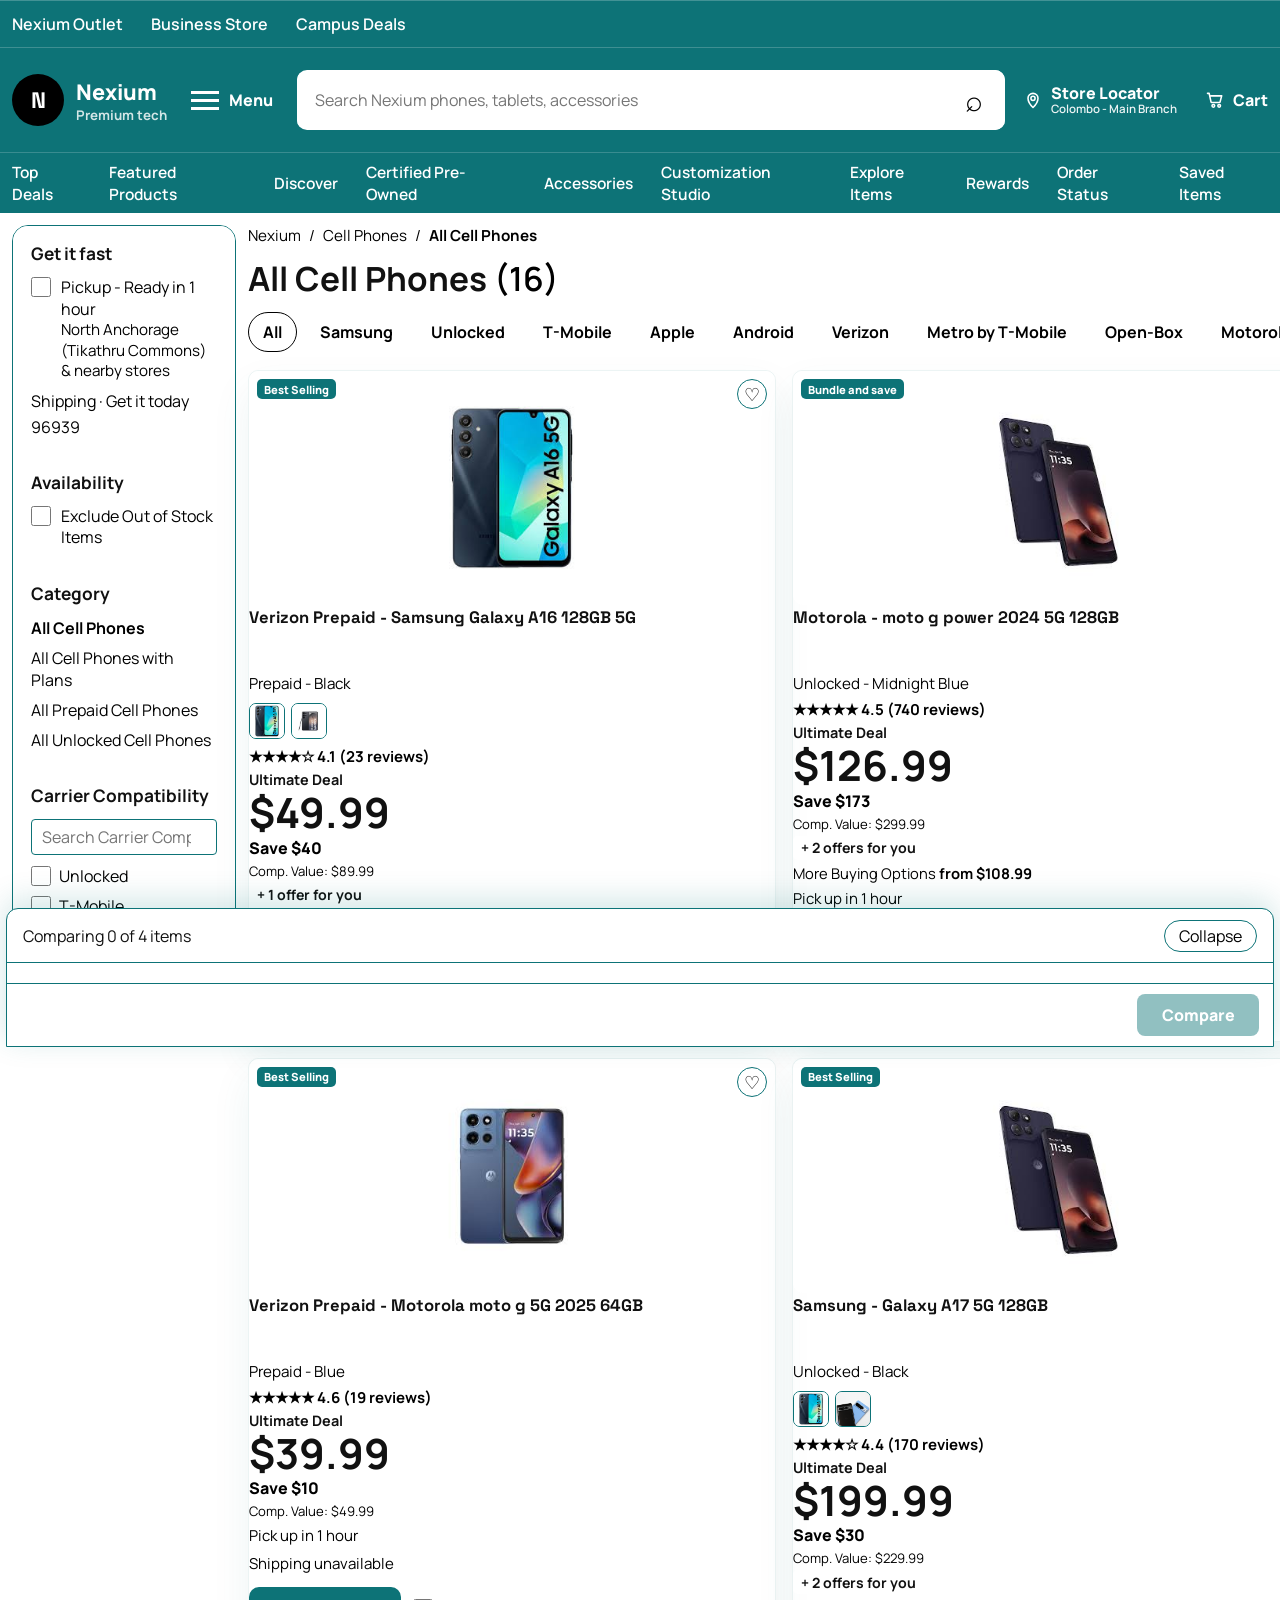
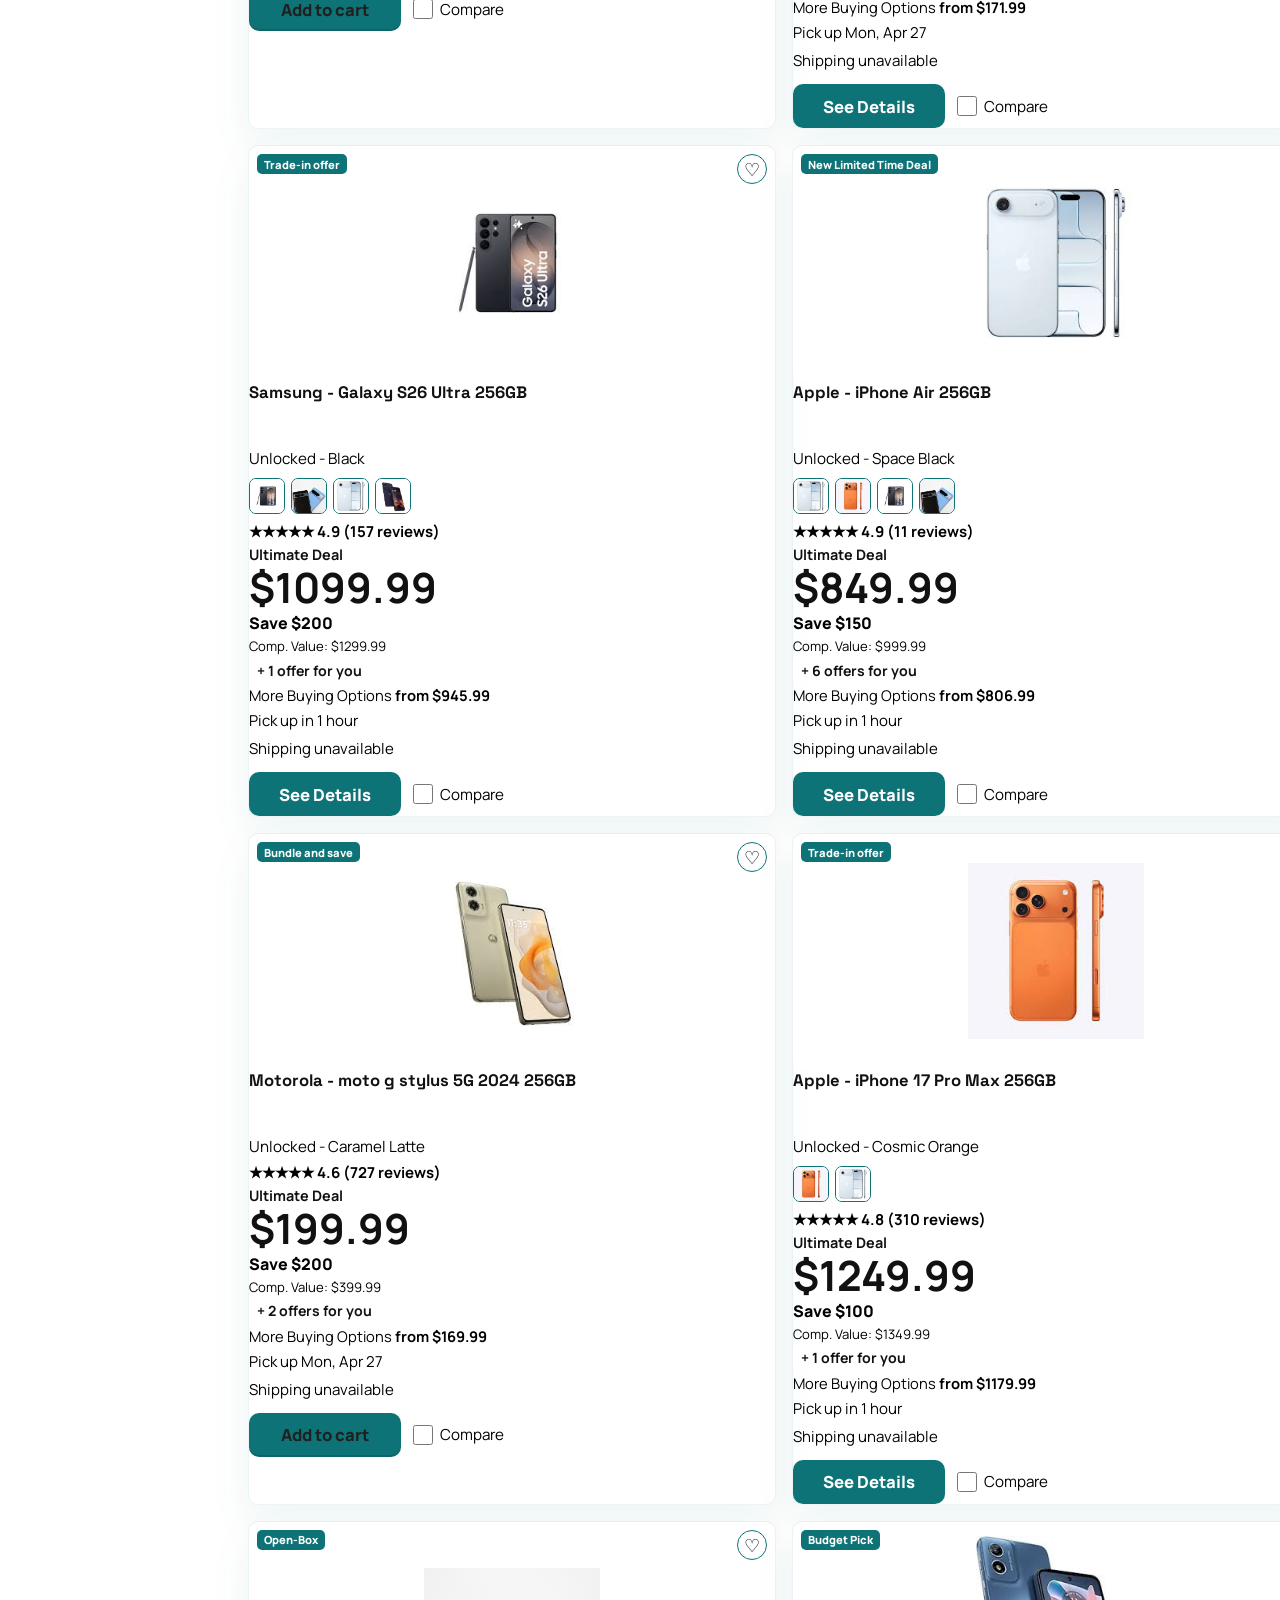
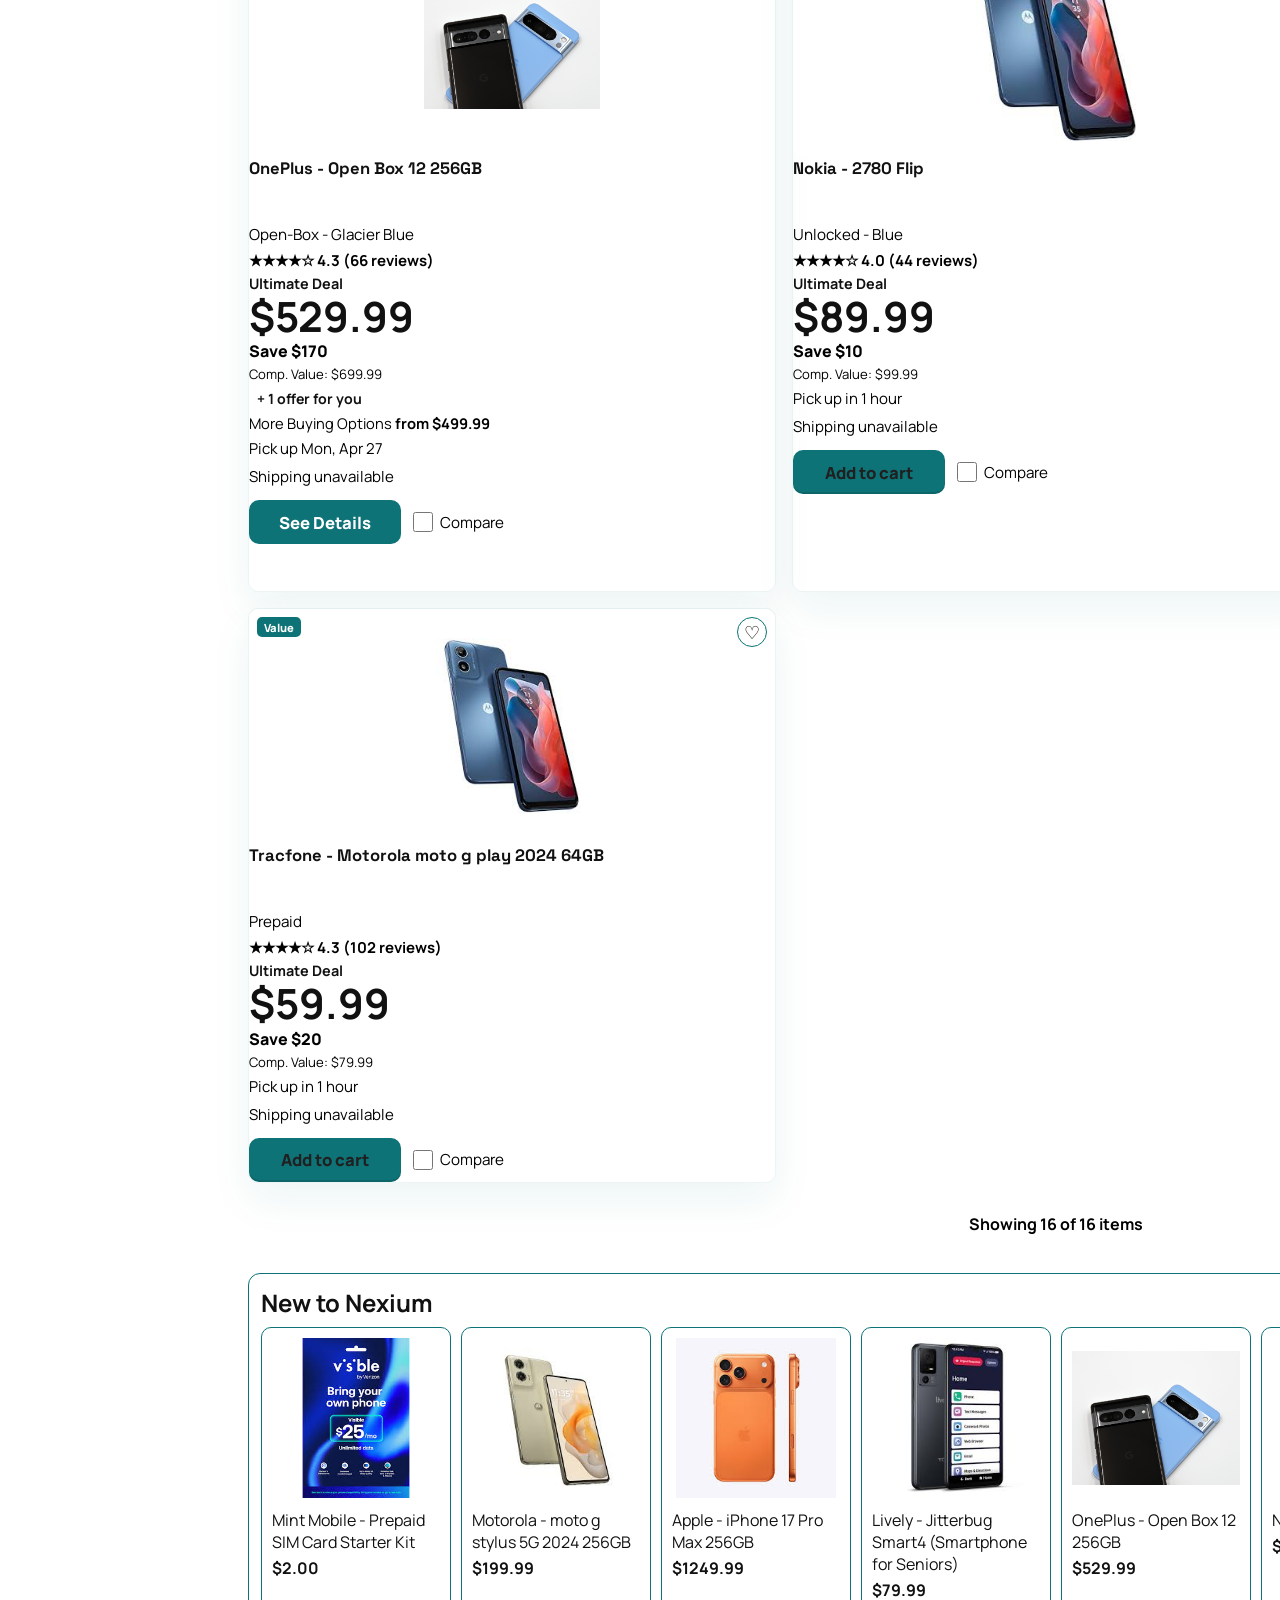
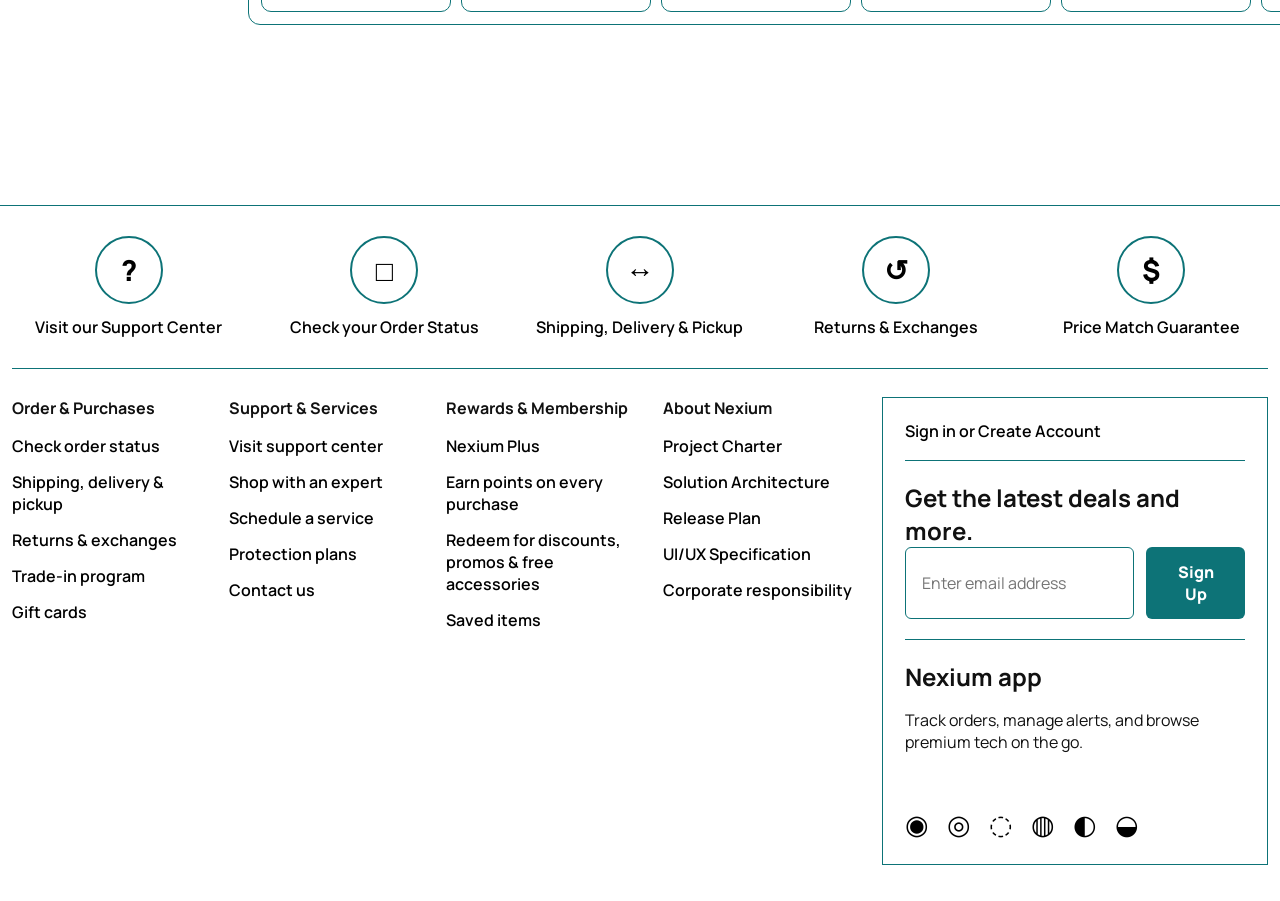
==== commit 8ade1376: "Merge branch 'master' into MudiyanselageEkanayake" ====
--- a/all-cell-phones.html
+++ b/all-cell-phones.html
@@ -298,6 +298,90 @@
     </div>
   </div>
 
+  <footer class="home-footer" id="support">
+    <div class="shell footer-support-strip">
+      <article>
+        <div class="support-icon">?</div>
+        <a href="#">Visit our Support Center</a>
+      </article>
+      <article>
+        <div class="support-icon">□</div>
+        <a href="#">Check your Order Status</a>
+      </article>
+      <article>
+        <div class="support-icon">↔</div>
+        <a href="#">Shipping, Delivery & Pickup</a>
+      </article>
+      <article>
+        <div class="support-icon">↺</div>
+        <a href="#">Returns & Exchanges</a>
+      </article>
+      <article>
+        <div class="support-icon">$</div>
+        <a href="#">Price Match Guarantee</a>
+      </article>
+    </div>
+
+    <div class="shell footer-columns">
+      <div class="footer-links-grid">
+        <div>
+          <h3>Order & Purchases</h3>
+          <a href="#">Check order status</a>
+          <a href="#">Shipping, delivery & pickup</a>
+          <a href="#">Returns & exchanges</a>
+          <a href="#">Trade-in program</a>
+          <a href="#">Gift cards</a>
+        </div>
+        <div>
+          <h3>Support & Services</h3>
+          <a href="#">Visit support center</a>
+          <a href="#">Shop with an expert</a>
+          <a href="#">Schedule a service</a>
+          <a href="#">Protection plans</a>
+          <a href="#">Contact us</a>
+        </div>
+        <div>
+          <h3>Rewards & Membership</h3>
+          <a href="#">Nexium Plus</a>
+          <a href="#">Earn points on every purchase</a>
+          <a href="#">Redeem for discounts, promos & free accessories</a>
+          <a href="#">Saved items</a>
+        </div>
+        <div>
+          <h3>About Nexium</h3>
+          <a href="docs/project-charter.md">Project Charter</a>
+          <a href="docs/solution-architecture.md">Solution Architecture</a>
+          <a href="docs/release-plan.md">Release Plan</a>
+          <a href="docs/ui-ux-design-specification.md">UI/UX Specification</a>
+          <a href="#">Corporate responsibility</a>
+        </div>
+      </div>
+
+      <aside class="footer-panel">
+        <a class="signin-link" href="#">Sign in or Create Account</a>
+        <div class="footer-panel-block">
+          <h3>Get the latest deals and more.</h3>
+          <div class="signup-row">
+            <input type="email" placeholder="Enter email address">
+            <button type="button">Sign Up</button>
+          </div>
+        </div>
+        <div class="footer-panel-block">
+          <h3>Nexium app</h3>
+          <p>Track orders, manage alerts, and browse premium tech on the go.</p>
+        </div>
+        <div class="social-row">
+          <span>◉</span>
+          <span>◎</span>
+          <span>◌</span>
+          <span>◍</span>
+          <span>◐</span>
+          <span>◒</span>
+        </div>
+      </aside>
+    </div>
+  </footer>
+
   <script src="script.js"></script>
   <script src="all-cell-phones.js"></script>
 </body>
--- a/styles.css
+++ b/styles.css
@@ -1,25 +1,25 @@
 :root {
-  --bg: #09121d;
-  --panel: #0f1b29;
-  --panel-soft: #132436;
+  --bg: #ffffff;
+  --panel: #000000;
+  --panel-soft: #0d7377;
   --card: rgba(255, 255, 255, 0.82);
   --card-strong: #f8faf7;
-  --ink: #0d1824;
-  --text: #dfe9f2;
-  --muted: #9fb1c1;
-  --line: rgba(255, 255, 255, 0.08);
-  --accent: #29d3b2;
-  --accent-strong: #13b092;
-  --sand: #f1dcc0;
-  --lilac: #d6d6ff;
-  --mist: #dce8f2;
-  --amber: #f2b66d;
+  --ink: #000000;
+  --text: #000000;
+  --muted: #333333;
+  --line: rgba(0, 0, 0, 0.14);
+  --accent: #0d7377;
+  --accent-strong: #0d7377;
+  --sand: #ffffff;
+  --lilac: #ffffff;
+  --mist: #ffffff;
+  --amber: #0d7377;
   --radius-xl: 30px;
   --radius-lg: 24px;
   --radius-md: 18px;
   --radius-sm: 14px;
   --shadow-xl: 0 30px 80px rgba(0, 0, 0, 0.28);
-  --shadow-lg: 0 18px 50px rgba(3, 12, 22, 0.18);
+  --shadow-lg: 0 18px 50px rgba(13, 115, 119, 0.18);
   --sticky-header-height: 172px;
   --site-max-width: 1480px;
   --site-gutter-inline: 120px;
@@ -43,8 +43,8 @@
   margin: 0;
   font-family: "Manrope", sans-serif;
   background:
-    radial-gradient(circle at top, rgba(41, 211, 178, 0.12), transparent 22%),
-    linear-gradient(180deg, #08131f 0%, #0c1621 24%, #eef2ec 24%, #eef2ec 100%);
+    radial-gradient(circle at top, rgba(13, 115, 119, 0.12), transparent 22%),
+    linear-gradient(180deg, #0d7377 0%, #0d7377 24%, #eef2ec 24%, #eef2ec 100%);
   color: var(--text);
 }
 
@@ -64,8 +64,8 @@
 }
 
 .announcement-bar {
-  background: #091722;
-  color: #dce7ee;
+  background: #0d7377;
+  color: #ffffff;
   padding: 14px 24px;
   text-align: center;
   font-size: 0.93rem;
@@ -73,7 +73,7 @@
 }
 
 .announcement-bar span {
-  color: var(--accent);
+  color: #ffffff;
   margin-right: 8px;
 }
 
@@ -82,7 +82,7 @@
   top: 0;
   z-index: 20;
   backdrop-filter: blur(18px);
-  background: rgba(8, 16, 25, 0.84);
+  background: rgba(13, 115, 119, 0.84);
   border-bottom: 1px solid rgba(255, 255, 255, 0.07);
 }
 
@@ -109,9 +109,9 @@
   height: 46px;
   display: grid;
   place-items: center;
-  border-radius: 16px;
-  background: linear-gradient(135deg, var(--accent), #76f2df);
-  color: #06211d;
+  border-radius: 50%;
+  background: #000000;
+  color: #ffffff;
   font-family: "Space Grotesk", sans-serif;
   font-size: 1.4rem;
   font-weight: 700;
@@ -131,13 +131,21 @@
 .main-nav {
   display: flex;
   gap: 18px;
-  color: #d4dde5;
+  color: #ffffff;
   font-size: 0.96rem;
 }
 
 .main-nav a:hover,
 .text-link:hover {
-  color: var(--accent);
+  color: #ffffff;
+  opacity: 0.82;
+}
+
+.site-header .brand-lockup strong,
+.site-header .brand-lockup small,
+.site-header .main-nav a,
+.site-header .text-link {
+  color: #ffffff;
 }
 
 .header-actions {
@@ -188,8 +196,8 @@
   display: inline-flex;
   align-items: center;
   justify-content: center;
-  background: linear-gradient(135deg, var(--accent), #83f5dd);
-  color: #04201a;
+  background: linear-gradient(135deg, var(--accent), #0d7377);
+  color: #ffffff;
   font-weight: 800;
 }
 
@@ -241,7 +249,7 @@
 
 .lede {
   max-width: 62ch;
-  color: #c8d7e3;
+  color: #000000;
   font-size: 1.05rem;
   line-height: 1.7;
 }
@@ -281,8 +289,8 @@
   min-height: 540px;
   border-radius: 36px;
   background:
-    radial-gradient(circle at 30% 25%, rgba(41, 211, 178, 0.35), transparent 28%),
-    radial-gradient(circle at 70% 20%, rgba(241, 220, 192, 0.25), transparent 24%),
+    radial-gradient(circle at 30% 25%, rgba(13, 115, 119, 0.35), transparent 28%),
+    radial-gradient(circle at 70% 20%, rgba(255, 255, 255, 0.25), transparent 24%),
     linear-gradient(180deg, rgba(255, 255, 255, 0.08), rgba(255, 255, 255, 0.02));
   border: 1px solid rgba(255, 255, 255, 0.09);
   box-shadow: var(--shadow-xl);
@@ -295,7 +303,7 @@
   width: 340px;
   height: 340px;
   border-radius: 50%;
-  background: radial-gradient(circle, rgba(41, 211, 178, 0.75), rgba(41, 211, 178, 0.08) 65%, transparent 68%);
+  background: radial-gradient(circle, rgba(13, 115, 119, 0.75), rgba(13, 115, 119, 0.08) 65%, transparent 68%);
 }
 
 .device-stack {
@@ -306,7 +314,7 @@
 .device {
   position: absolute;
   width: 220px;
-  background: linear-gradient(180deg, #182636, #0a121b);
+  background: linear-gradient(180deg, #0d7377, #0d7377);
   border: 1px solid rgba(255, 255, 255, 0.08);
   border-radius: 34px;
   box-shadow: var(--shadow-lg);
@@ -362,15 +370,15 @@
 }
 
 .screen-teal {
-  background: linear-gradient(160deg, rgba(41, 211, 178, 0.95), rgba(89, 161, 255, 0.6));
+  background: linear-gradient(160deg, rgba(13, 115, 119, 0.95), rgba(13, 115, 119, 0.6));
 }
 
 .screen-sand {
-  background: linear-gradient(160deg, rgba(241, 220, 192, 0.95), rgba(255, 255, 255, 0.65));
+  background: linear-gradient(160deg, rgba(255, 255, 255, 0.95), rgba(255, 255, 255, 0.65));
 }
 
 .screen-blue {
-  background: linear-gradient(160deg, rgba(147, 177, 255, 0.9), rgba(95, 128, 242, 0.42));
+  background: linear-gradient(160deg, rgba(13, 115, 119, 0.9), rgba(13, 115, 119, 0.42));
 }
 
 .floating-card {
@@ -390,7 +398,7 @@
 }
 
 .floating-card span {
-  color: #526377;
+  color: #000000;
   font-size: 0.92rem;
 }
 
@@ -451,9 +459,9 @@
 .filter-panel,
 .promo-panel {
   background: rgba(255, 255, 255, 0.86);
-  border: 1px solid rgba(8, 18, 30, 0.08);
+  border: 1px solid rgba(13, 115, 119, 0.08);
   border-radius: var(--radius-lg);
-  box-shadow: 0 18px 40px rgba(13, 24, 36, 0.07);
+  box-shadow: 0 18px 40px rgba(13, 115, 119, 0.07);
 }
 
 .category-card {
@@ -505,19 +513,19 @@
 }
 
 .category-phones::before {
-  background: linear-gradient(160deg, #17283a, #274666 60%, #355b7f);
+  background: linear-gradient(160deg, #0d7377, #0d7377 60%, #0d7377);
 }
 
 .category-preowned::before {
-  background: linear-gradient(160deg, #0f352f, #1d7d6e 66%, #75d9c8);
+  background: linear-gradient(160deg, #0d7377, #0d7377 66%, #0d7377);
 }
 
 .category-tablets::before {
-  background: linear-gradient(160deg, #2b2133, #7f6faa 66%, #d6d6ff);
+  background: linear-gradient(160deg, #0d7377, #0d7377 66%, #0d7377);
 }
 
 .category-accessories::before {
-  background: linear-gradient(160deg, #6d4d2b, #be8a4e 66%, #f1dcc0);
+  background: linear-gradient(160deg, #000000, #0d7377 66%, #ffffff);
 }
 
 .badge {
@@ -536,13 +544,13 @@
 }
 
 .badge-emerald {
-  background: rgba(9, 53, 45, 0.14);
-  color: #0c5d4e;
+  background: rgba(13, 115, 119, 0.14);
+  color: #ffffff;
 }
 
 .badge-sand {
-  background: rgba(141, 94, 32, 0.12);
-  color: #86551b;
+  background: rgba(0, 0, 0, 0.12);
+  color: #000000;
 }
 
 .split-banner {
@@ -557,13 +565,13 @@
 
 .promo-dark {
   background:
-    radial-gradient(circle at right top, rgba(41, 211, 178, 0.15), transparent 30%),
-    linear-gradient(135deg, #102030, #14263c);
+    radial-gradient(circle at right top, rgba(13, 115, 119, 0.15), transparent 30%),
+    linear-gradient(135deg, #0d7377, #0d7377);
   color: white;
 }
 
 .promo-light {
-  background: linear-gradient(160deg, rgba(41, 211, 178, 0.16), rgba(255, 255, 255, 0.95));
+  background: linear-gradient(160deg, rgba(13, 115, 119, 0.16), rgba(255, 255, 255, 0.95));
 }
 
 .promo-kpis {
@@ -579,7 +587,7 @@
 }
 
 .promo-kpis span {
-  color: #496072;
+  color: #000000;
 }
 
 .feature-grid {
@@ -595,27 +603,27 @@
 }
 
 .gradient-lilac {
-  background: linear-gradient(135deg, #ebe7ff, #c9d2ff);
+  background: linear-gradient(135deg, #ffffff, #0d7377);
 }
 
 .gradient-mist {
-  background: linear-gradient(135deg, #f4f4f0, #dfe5ea);
+  background: linear-gradient(135deg, #f4f4f0, #0d7377);
 }
 
 .gradient-sea {
-  background: linear-gradient(135deg, #ebf4fb, #c7f2ea);
+  background: linear-gradient(135deg, #ffffff, #0d7377);
 }
 
 .gradient-amber {
-  background: linear-gradient(135deg, #fff2dd, #f3d2a4);
+  background: linear-gradient(135deg, #ffffff, #ffffff);
 }
 
 .feature-tag {
   width: fit-content;
   padding: 8px 12px;
   border-radius: 999px;
-  background: rgba(9, 18, 29, 0.08);
-  color: #33485c;
+  background: rgba(13, 115, 119, 0.08);
+  color: #ffffff;
   font-size: 0.85rem;
   font-weight: 700;
 }
@@ -648,14 +656,14 @@
   border-radius: 999px;
   padding: 12px 16px;
   background: white;
-  color: #3d5062;
+  color: #000000;
   font-weight: 700;
   cursor: pointer;
 }
 
 .filter-pill.active,
 .chip.active {
-  background: #0f1b29;
+  background: #0d7377;
   color: white;
 }
 
@@ -667,7 +675,7 @@
 .filter-list {
   margin: 16px 0 0;
   padding-left: 18px;
-  color: #516576;
+  color: #000000;
   line-height: 1.8;
 }
 
@@ -689,7 +697,7 @@
   border-radius: 22px;
   background:
     radial-gradient(circle at top right, rgba(255, 255, 255, 0.7), transparent 26%),
-    linear-gradient(135deg, #17283a, #284d70);
+    linear-gradient(135deg, #0d7377, #0d7377);
   min-height: 210px;
   position: relative;
   overflow: hidden;
@@ -697,12 +705,12 @@
 
 .product-art.sand,
 .stack-visual.sand {
-  background: linear-gradient(135deg, #f4e7d5, #d7b28b);
+  background: linear-gradient(135deg, #ffffff, #0d7377);
 }
 
 .product-art.teal,
 .mini-visual.teal {
-  background: linear-gradient(135deg, #a9f6eb, #3ba3d9);
+  background: linear-gradient(135deg, #0d7377, #0d7377);
 }
 
 .phone-art::before,
@@ -726,7 +734,7 @@
   width: 110px;
   height: 170px;
   border-radius: 28px;
-  background: linear-gradient(180deg, #202d3b, #0e151d);
+  background: linear-gradient(180deg, #0d7377, #0d7377);
   box-shadow: inset 0 0 0 2px rgba(255, 255, 255, 0.06);
 }
 
@@ -735,7 +743,7 @@
   position: absolute;
   inset: 28px 18px;
   border-radius: 28px;
-  border: 10px solid rgba(8, 18, 30, 0.85);
+  border: 10px solid rgba(13, 115, 119, 0.85);
 }
 
 .accessory-art::after {
@@ -756,8 +764,8 @@
   width: fit-content;
   padding: 8px 10px;
   border-radius: 999px;
-  background: rgba(41, 211, 178, 0.14);
-  color: #126f60;
+  background: rgba(13, 115, 119, 0.14);
+  color: #ffffff;
   font-size: 0.74rem;
   text-transform: uppercase;
   letter-spacing: 0.08em;
@@ -768,7 +776,7 @@
 .comparison-card li,
 .checkout-card p,
 .account-card p {
-  color: #5a6e7f;
+  color: #000000;
 }
 
 .product-meta {
@@ -776,7 +784,7 @@
   align-items: center;
   justify-content: space-between;
   gap: 12px;
-  color: #627587;
+  color: #000000;
 }
 
 .product-meta strong {
@@ -788,7 +796,7 @@
   border: 0;
   border-radius: 14px;
   padding: 12px 14px;
-  background: #0f1b29;
+  background: #0d7377;
   color: white;
   font-weight: 700;
   cursor: pointer;
@@ -796,14 +804,14 @@
 
 .compare-toggle.active {
   background: var(--accent);
-  color: #03211b;
+  color: #000000;
 }
 
 .compare-status {
   border-radius: 999px;
-  background: rgba(15, 27, 41, 0.08);
+  background: rgba(13, 115, 119, 0.08);
   padding: 12px 16px;
-  color: #41556a;
+  color: #ffffff;
   font-weight: 700;
 }
 
@@ -830,7 +838,7 @@
 .pdp-gallery,
 .pdp-copy {
   background: rgba(255, 255, 255, 0.86);
-  border: 1px solid rgba(8, 18, 30, 0.08);
+  border: 1px solid rgba(13, 115, 119, 0.08);
   border-radius: var(--radius-lg);
   padding: 24px;
 }
@@ -849,7 +857,7 @@
   width: 64px;
   height: 64px;
   border-radius: 18px;
-  background: rgba(15, 27, 41, 0.1);
+  background: rgba(13, 115, 119, 0.1);
 }
 
 .thumb.active {
@@ -864,14 +872,14 @@
 
 .price-line small {
   font-size: 0.95rem;
-  color: #65798b;
+  color: #000000;
   font-weight: 600;
 }
 
 .spec-list {
   margin: 18px 0 0;
   padding-left: 18px;
-  color: #516677;
+  color: #000000;
   line-height: 1.9;
 }
 
@@ -898,7 +906,7 @@
   justify-content: space-between;
   gap: 16px;
   padding: 14px 0;
-  border-bottom: 1px solid rgba(8, 18, 30, 0.08);
+  border-bottom: 1px solid rgba(13, 115, 119, 0.08);
 }
 
 .basket-total {
@@ -908,7 +916,7 @@
 }
 
 .basket-line.subtle strong {
-  color: #127561;
+  color: #000000;
 }
 
 .checkout-steps {
@@ -920,19 +928,19 @@
 .step {
   padding: 8px 12px;
   border-radius: 999px;
-  background: rgba(15, 27, 41, 0.08);
-  color: #516677;
+  background: rgba(13, 115, 119, 0.08);
+  color: #ffffff;
   font-weight: 700;
 }
 
 .step.active {
-  background: rgba(41, 211, 178, 0.18);
-  color: #0d6e5f;
+  background: rgba(13, 115, 119, 0.18);
+  color: #ffffff;
 }
 
 .site-footer {
-  background: #08131f;
-  color: #d4dde5;
+  background: #0d7377;
+  color: #ffffff;
   padding: 50px 0 60px;
   margin-top: 48px;
 }
@@ -951,7 +959,7 @@
 .site-footer a {
   display: block;
   margin-bottom: 10px;
-  color: #bcc9d4;
+  color: #000000;
 }
 
 .footer-brand {
@@ -960,8 +968,8 @@
 
 .mobile-page {
   background:
-    radial-gradient(circle at top, rgba(41, 211, 178, 0.18), transparent 20%),
-    linear-gradient(180deg, #08131f 0%, #08131f 28%, #eef2ec 28%, #eef2ec 100%);
+    radial-gradient(circle at top, rgba(13, 115, 119, 0.18), transparent 20%),
+    linear-gradient(180deg, #0d7377 0%, #0d7377 28%, #eef2ec 28%, #eef2ec 100%);
 }
 
 .mobile-showcase {
@@ -981,7 +989,7 @@
 
 .phone-frame {
   padding: 14px;
-  background: linear-gradient(180deg, #121d2a, #070e16);
+  background: linear-gradient(180deg, #0d7377, #0d7377);
   border-radius: 34px;
   box-shadow: var(--shadow-xl);
 }
@@ -1001,7 +1009,7 @@
   justify-content: space-between;
   padding: 16px 18px 12px;
   font-size: 0.82rem;
-  color: #5d7183;
+  color: #000000;
 }
 
 .screen-content {
@@ -1018,7 +1026,7 @@
 .mobile-hero-card,
 .info-banner,
 .account-panel {
-  background: linear-gradient(135deg, #112437, #1e6a63);
+  background: linear-gradient(135deg, #0d7377, #0d7377);
   color: white;
   border-radius: 22px;
   padding: 18px;
@@ -1100,17 +1108,17 @@
   grid-template-columns: repeat(5, 1fr);
   gap: 8px;
   padding: 14px 16px 18px;
-  border-top: 1px solid rgba(8, 18, 30, 0.08);
+  border-top: 1px solid rgba(13, 115, 119, 0.08);
   background: rgba(255, 255, 255, 0.92);
 }
 
 .tab-bar span {
   text-align: center;
-  color: #7b8c9b;
+  color: #000000;
 }
 
 .tab-bar span.active {
-  color: #0a1b29;
+  color: #000000;
   font-weight: 800;
 }
 
@@ -1161,8 +1169,8 @@
 
   body {
     background:
-      radial-gradient(circle at top, rgba(41, 211, 178, 0.16), transparent 18%),
-      linear-gradient(180deg, #08131f 0%, #08131f 18%, #eef2ec 18%, #eef2ec 100%);
+      radial-gradient(circle at top, rgba(13, 115, 119, 0.16), transparent 18%),
+      linear-gradient(180deg, #0d7377 0%, #0d7377 18%, #eef2ec 18%, #eef2ec 100%);
   }
 
   .announcement-bar {
@@ -1249,7 +1257,7 @@
 }
 
 .home-announcement {
-  background: #003da6;
+  background: #0d7377;
   color: #fff;
   text-align: center;
   padding: 12px 20px;
@@ -1259,7 +1267,7 @@
 
 .home-announcement span,
 .home-announcement a {
-  color: #ffe654;
+  color: #000000;
   font-weight: 800;
 }
 
@@ -1268,18 +1276,24 @@
 }
 
 .home-header {
-  position: sticky;
+  position: fixed;
   top: 0;
+  left: 0;
+  right: 0;
   z-index: 40;
   overflow-anchor: none;
   will-change: box-shadow;
   transition: box-shadow 0.24s ease;
 }
 
+.home-page {
+  padding-top: var(--sticky-header-height);
+}
+
 .home-utility,
 .home-primary,
 .home-secondary {
-  background: #0046be;
+  background: #0d7377;
   color: #fff;
 }
 
@@ -1379,9 +1393,9 @@
 }
 
 .home-page .brand-mark {
-  background: #ffe000;
-  color: #003da6;
-  border-radius: 10px;
+  background: #000000;
+  color: #ffffff;
+  border-radius: 50%;
   width: 52px;
   height: 52px;
   transition: width 0.24s ease, height 0.24s ease, border-radius 0.24s ease;
@@ -1479,22 +1493,22 @@
   left: 0;
   width: min(92vw, 246px);
   height: calc(100dvh - var(--side-menu-top, 172px));
-  background: #eceff4;
-  color: #003da6;
+  background: #ffffff;
+  color: #000000;
   transform: translateX(-105%);
   transition: transform 0.28s ease;
   z-index: 39;
   display: flex;
   flex-direction: column;
   box-shadow: none;
-  border-right: 1px solid #b9c3d3;
+  border-right: 1px solid #0d7377;
 }
 
 .side-menu-body {
   overflow-y: auto;
   padding: 0 0 18px;
   scrollbar-width: thin;
-  scrollbar-color: #8d98ab #d8dee8;
+  scrollbar-color: #0d7377 #0d7377;
 }
 
 .side-menu-body::-webkit-scrollbar {
@@ -1502,31 +1516,31 @@
 }
 
 .side-menu-body::-webkit-scrollbar-track {
-  background: #d8dee8;
+  background: #0d7377;
 }
 
 .side-menu-body::-webkit-scrollbar-thumb {
-  background: #8d98ab;
+  background: #0d7377;
   border-radius: 999px;
 }
 
 .side-menu-divider {
   height: 8px;
-  background: #e4e9f1;
-  border-top: 1px solid #c2cbda;
-  border-bottom: 1px solid #c2cbda;
+  background: #0d7377;
+  border-top: 1px solid #0d7377;
+  border-bottom: 1px solid #0d7377;
 }
 
 .side-menu-group h2 {
   margin: 14px 10px 10px;
-  color: #12213a;
+  color: #000000;
   font-size: 2.55rem;
   font-weight: 500;
 }
 
 .side-menu-links {
   display: block;
-  border-top: 1px solid #c2cbda;
+  border-top: 1px solid #0d7377;
 }
 
 .side-menu-link {
@@ -1534,8 +1548,8 @@
   align-items: center;
   justify-content: space-between;
   padding: 14px 10px;
-  border-bottom: 1px solid #c2cbda;
-  color: #0046be;
+  border-bottom: 1px solid #0d7377;
+  color: #000000;
   font-size: 0.96rem;
   font-weight: 600;
 }
@@ -1571,7 +1585,7 @@
 
 .home-search button {
   border: 0;
-  background: #f2f5f9;
+  background: #ffffff;
   padding: 15px 22px;
   font-size: 1.9rem;
   line-height: 1;
@@ -1596,11 +1610,11 @@
 }
 
 body.header-collapsed .home-header {
-  box-shadow: 0 8px 18px rgba(10, 24, 50, 0.26);
+  box-shadow: 0 8px 18px rgba(13, 115, 119, 0.26);
 }
 
 body.header-nav-expanded .home-header {
-  box-shadow: 0 8px 18px rgba(10, 24, 50, 0.2);
+  box-shadow: 0 8px 18px rgba(13, 115, 119, 0.2);
 }
 
 body.header-collapsed .home-utility,
@@ -1624,7 +1638,7 @@
 body.header-collapsed .home-page .brand-mark {
   width: 44px;
   height: 44px;
-  border-radius: 9px;
+  border-radius: 50%;
 }
 
 body.header-collapsed .logo-copy strong {
@@ -1662,8 +1676,8 @@
 
 .cart-section {
   margin-top: 16px;
-  background: #eef1f5;
-  border: 1px solid #d8dee6;
+  background: #ffffff;
+  border: 1px solid #0d7377;
   border-radius: 12px;
   padding: 16px;
 }
@@ -1678,17 +1692,17 @@
   margin: 10px 0 8px;
   font-size: 2.55rem;
   line-height: 1.05;
-  color: #0d1117;
+  color: #000000;
 }
 
 .cart-main-col > p {
   margin: 0 0 14px;
-  color: #262f3a;
+  color: #000000;
   font-size: 1rem;
 }
 
 .cart-main-col > p a {
-  color: #0b4db8;
+  color: #000000;
   font-weight: 600;
 }
 
@@ -1697,7 +1711,7 @@
 .cart-spacer-box,
 .cart-summary-col {
   background: #fff;
-  border: 1px solid #d5dbe4;
+  border: 1px solid #0d7377;
 }
 
 .cart-saved-box,
@@ -1715,19 +1729,19 @@
   align-items: center;
   justify-content: space-between;
   gap: 16px;
-  border-bottom: 1px solid #d5dbe4;
+  border-bottom: 1px solid #0d7377;
   padding: 12px 0 16px;
 }
 
 .cart-saved-head h3 {
   margin: 0;
   font-size: 2.2rem;
-  color: #0e1219;
+  color: #000000;
 }
 
 .cart-saved-head span {
   font-size: 2rem;
-  color: #6f7783;
+  color: #000000;
 }
 
 .cart-saved-empty {
@@ -1738,17 +1752,17 @@
 .cart-saved-empty h4 {
   margin: 0 0 8px;
   font-size: 2rem;
-  color: #141b24;
+  color: #000000;
 }
 
 .cart-saved-empty p {
   margin: 0;
   font-size: 1.12rem;
-  color: #2f3742;
+  color: #000000;
 }
 
 .cart-saved-empty a {
-  color: #0b4db8;
+  color: #000000;
 }
 
 .cart-spacer-box {
@@ -1762,7 +1776,7 @@
 .cart-recommended-box h3 {
   margin: 0 0 16px;
   font-size: 2.2rem;
-  color: #131a24;
+  color: #000000;
 }
 
 .cart-products-row {
@@ -1772,7 +1786,7 @@
 }
 
 .cart-product-card {
-  border: 1px solid #d5dbe4;
+  border: 1px solid #0d7377;
   border-radius: 18px;
   padding: 12px;
   background: #fff;
@@ -1783,7 +1797,7 @@
   height: 210px;
   border-radius: 12px;
   margin-bottom: 12px;
-  background: #f5f6f8;
+  background: #ffffff;
   display: grid;
   place-items: center;
   overflow: hidden;
@@ -1798,25 +1812,25 @@
 
 .cart-product-card p {
   margin: 0 0 10px;
-  color: #1f2631;
+  color: #000000;
   font-size: 0.95rem;
   line-height: 1.3;
 }
 
 .cart-rating {
-  color: #f4b400;
+  color: #000000;
   font-size: 0.95rem;
   font-weight: 700;
 }
 
 .cart-rating span {
-  color: #3366bb;
+  color: #000000;
 }
 
 .cart-product-card small {
   display: block;
   margin-top: 8px;
-  color: #2f3a49;
+  color: #000000;
   font-size: 0.84rem;
   font-weight: 700;
 }
@@ -1825,11 +1839,11 @@
   display: block;
   margin-top: 2px;
   font-size: 1.1rem;
-  color: #0f1520;
+  color: #000000;
 }
 
 .cart-product-card strong span {
-  color: #6e7784;
+  color: #000000;
   text-decoration: line-through;
   margin-left: 6px;
   font-weight: 500;
@@ -1841,8 +1855,8 @@
   min-height: 40px;
   border: 0;
   border-radius: 10px;
-  background: #ffe000;
-  color: #10161f;
+  background: #0d7377;
+  color: #ffffff;
   font-weight: 800;
   cursor: pointer;
 }
@@ -1853,7 +1867,7 @@
   display: flex;
   align-items: center;
   justify-content: center;
-  color: #6d7682;
+  color: #000000;
   font-weight: 700;
 }
 
@@ -1868,12 +1882,12 @@
   margin-top: 0;
   padding: 0;
   border-radius: 50%;
-  border: 1px solid #d4dae2;
+  border: 1px solid #0d7377;
   background: #fff;
   font-size: 1.7rem;
   line-height: 1;
-  color: #2e3a4a;
-  box-shadow: 0 8px 22px rgba(18, 31, 54, 0.14);
+  color: #000000;
+  box-shadow: 0 8px 22px rgba(13, 115, 119, 0.14);
 }
 
 .cart-summary-col {
@@ -1886,9 +1900,9 @@
   margin: 0;
   text-align: center;
   font-size: 2.1rem;
-  color: #141a23;
+  color: #000000;
   padding: 2px 0 14px;
-  border-bottom: 1px solid #d5dbe4;
+  border-bottom: 1px solid #0d7377;
 }
 
 .cart-summary-row {
@@ -1900,7 +1914,7 @@
 
 .cart-summary-row strong {
   font-size: 2rem;
-  color: #19202a;
+  color: #000000;
 }
 
 .cart-summary-col > button {
@@ -1908,7 +1922,7 @@
   min-height: 54px;
   border-radius: 8px;
   border: 0;
-  background: #0046be;
+  background: #0d7377;
   color: #fff;
   font-size: 1.05rem;
   font-weight: 800;
@@ -1918,26 +1932,26 @@
 .cart-summary-note {
   margin-top: 18px;
   padding-top: 18px;
-  border-top: 1px solid #d5dbe4;
+  border-top: 1px solid #0d7377;
 }
 
 .cart-summary-note h4 {
   margin: 0 0 10px;
   font-size: 1.12rem;
-  color: #1b212a;
+  color: #000000;
 }
 
 .cart-summary-note p {
   margin: 0;
-  color: #3e4652;
+  color: #000000;
 }
 
 .cart-summary-note a {
-  color: #0b4db8;
+  color: #000000;
 }
 
 .cart-page {
-  background: #e9edf2;
+  background: #ffffff;
 }
 
 .cart-page .cart-section {
@@ -1955,19 +1969,37 @@
 .home-page .shell.deals-showcase {
   width: var(--site-shell);
   margin: 18px auto 0;
-  background: #f2f3f5;
-  border: 1px solid #e1e5eb;
+  background: #ffffff;
+  border: 1px solid #0d7377;
   border-radius: 18px;
   overflow: hidden;
 }
 
 .deals-hero-banner {
-  background: linear-gradient(90deg, #0f4ebc 0%, #00b8ba 100%);
+  position: relative;
+  overflow: hidden;
+  background:
+    linear-gradient(118deg, rgba(255, 255, 255, 0.14) 0%, rgba(255, 255, 255, 0.03) 34%, rgba(0, 0, 0, 0.14) 100%),
+    radial-gradient(circle at 12% 18%, rgba(255, 255, 255, 0.2), transparent 36%),
+    linear-gradient(104deg, #0d7377 0%, #0d7377 70%, #000000 170%);
   color: #fff;
   display: grid;
   grid-template-columns: 1.68fr 0.9fr;
   gap: 22px;
   padding: 26px 32px;
+}
+
+.deals-hero-banner::before {
+  content: "";
+  position: absolute;
+  inset: 0;
+  background: linear-gradient(90deg, transparent 0%, rgba(0, 0, 0, 0.1) 100%);
+  pointer-events: none;
+}
+
+.deals-hero-banner > * {
+  position: relative;
+  z-index: 1;
 }
 
 .deals-hero-main h2 {
@@ -1981,7 +2013,7 @@
 }
 
 .deals-hero-main h2 span {
-  color: #fff100;
+  color: #000000;
   font-weight: 800;
 }
 
@@ -2003,8 +2035,8 @@
   min-height: 34px;
   display: grid;
   place-items: center;
-  background: #1e4db5;
-  color: #ffe654;
+  background: #0d7377;
+  color: #ffffff;
   font-size: 1.2rem;
   font-weight: 800;
 }
@@ -2014,8 +2046,8 @@
   display: inline-flex;
   align-items: center;
   padding: 0 34px;
-  background: #fff100;
-  color: #003da6;
+  background: #0d7377;
+  color: #ffffff;
   font-size: 0.98rem;
   line-height: 1;
   font-weight: 800;
@@ -2044,7 +2076,7 @@
   min-height: 42px;
   border-radius: 8px;
   background: #fff;
-  color: #0046be;
+  color: #000000;
   font-size: 1.07rem;
   line-height: 1;
   font-weight: 800;
@@ -2056,7 +2088,7 @@
 
 .deals-category-panel h3 {
   margin: 0 0 16px;
-  color: #0d0f14;
+  color: #000000;
   font-size: clamp(1.45rem, 1.9vw, 2.2rem);
   line-height: 1.1;
   font-weight: 800;
@@ -2078,7 +2110,7 @@
   max-width: 18ch;
   font-size: 0.97rem;
   line-height: 1.2;
-  color: #15171e;
+  color: #000000;
   font-weight: 800;
 }
 
@@ -2087,7 +2119,7 @@
   height: 138px;
   margin: 0 auto;
   border-radius: 50%;
-  background: radial-gradient(circle at 30% 18%, #f9f9fb, #ebedf2 64%);
+  background: radial-gradient(circle at 30% 18%, #ffffff, #ffffff 64%);
   position: relative;
   overflow: hidden;
 }
@@ -2100,9 +2132,9 @@
 
 .thumb-top-deals {
   background:
-    radial-gradient(circle at 32% 16%, rgba(72, 220, 242, 0.34), transparent 46%),
-    radial-gradient(circle at 70% 20%, rgba(19, 130, 208, 0.18), transparent 54%),
-    linear-gradient(160deg, #2abbe0 4%, #1d82ca 56%, #155cad 100%);
+    radial-gradient(circle at 32% 16%, rgba(13, 115, 119, 0.34), transparent 46%),
+    radial-gradient(circle at 70% 20%, rgba(13, 115, 119, 0.18), transparent 54%),
+    linear-gradient(160deg, #0d7377 4%, #0d7377 56%, #0d7377 100%);
 }
 
 .thumb-top-deals::before {
@@ -2118,9 +2150,9 @@
   font-weight: 800;
   letter-spacing: 0;
   text-shadow:
-    0 0 1px rgba(255, 232, 75, 0.75),
-    0 1px 0 rgba(8, 38, 84, 0.22);
-  color: #ffe84b;
+    0 0 1px rgba(13, 115, 119, 0.75),
+    0 1px 0 rgba(13, 115, 119, 0.22);
+  color: #000000;
 }
 
 .thumb-top-deals::after {
@@ -2134,9 +2166,9 @@
   font-weight: 800;
   letter-spacing: 0;
   text-shadow:
-    0 0 2px rgba(255, 232, 75, 0.75),
-    0 2px 0 rgba(8, 38, 84, 0.24);
-  color: #ffe84b;
+    0 0 2px rgba(13, 115, 119, 0.75),
+    0 2px 0 rgba(13, 115, 119, 0.24);
+  color: #000000;
 }
 
 .thumb-mobile-phone-deals {
@@ -2257,8 +2289,8 @@
 .thumb-ipad::before {
   inset: 22px 30px;
   border-radius: 12px;
-  background: linear-gradient(160deg, #fafbff 20%, #f0f2f6 70%);
-  border: 4px solid #171d26;
+  background: linear-gradient(160deg, #ffffff 20%, #ffffff 70%);
+  border: 4px solid #0d7377;
 }
 
 .thumb-tablet::after,
@@ -2266,15 +2298,15 @@
   inset: 42px 42px 26px;
   border-radius: 16px;
   background:
-    radial-gradient(circle at 66% 72%, #00a2ff 0 16px, transparent 17px),
-    radial-gradient(circle at 60% 56%, #ff1192 0 18px, transparent 19px),
-    radial-gradient(circle at 38% 35%, #ffe03f 0 20px, transparent 21px);
+    radial-gradient(circle at 66% 72%, #0d7377 0 16px, transparent 17px),
+    radial-gradient(circle at 60% 56%, #0d7377 0 18px, transparent 19px),
+    radial-gradient(circle at 38% 35%, #0d7377 0 20px, transparent 21px);
 }
 
 .thumb-watch::before {
   inset: 30px 28px;
   border-radius: 30px;
-  background: linear-gradient(145deg, #f1e7db, #e6d7c5);
+  background: linear-gradient(145deg, #ffffff, #ffffff);
   box-shadow: inset 0 0 0 3px rgba(255, 255, 255, 0.45);
 }
 
@@ -2282,16 +2314,16 @@
   inset: 46px;
   border-radius: 12px;
   background:
-    radial-gradient(circle at 64% 38%, #d86cff 0 11px, transparent 12px),
-    radial-gradient(circle at 40% 66%, #ff8df2 0 10px, transparent 11px),
-    #17181f;
+    radial-gradient(circle at 64% 38%, #0d7377 0 11px, transparent 12px),
+    radial-gradient(circle at 40% 66%, #0d7377 0 10px, transparent 11px),
+    #0d7377;
 }
 
 .thumb-tv::before,
 .thumb-gaming::before {
   inset: 44px 24px 40px;
   border-radius: 6px;
-  background: linear-gradient(160deg, #241a4f, #4f33b6 55%, #2da1c8);
+  background: linear-gradient(160deg, #0d7377, #0d7377 55%, #0d7377);
   box-shadow: inset 0 0 0 2px rgba(255, 255, 255, 0.26);
 }
 
@@ -2303,14 +2335,14 @@
   bottom: 28px;
   transform: translateX(-50%);
   border-radius: 999px;
-  background: #4a4e59;
-  box-shadow: 0 -4px 0 #676c79;
+  background: #0d7377;
+  box-shadow: 0 -4px 0 #0d7377;
 }
 
 .thumb-laptop::before {
   inset: 40px 30px 54px;
   border-radius: 7px;
-  background: linear-gradient(165deg, #f58d95, #6f7ee8);
+  background: linear-gradient(165deg, #0d7377, #0d7377);
   box-shadow: inset 0 0 0 2px rgba(255, 255, 255, 0.25);
 }
 
@@ -2321,13 +2353,13 @@
   bottom: 32px;
   transform: translateX(-50%);
   border-radius: 2px 2px 10px 10px;
-  background: linear-gradient(180deg, #cbced4, #90959f);
+  background: linear-gradient(180deg, #0d7377, #0d7377);
 }
 
 .thumb-vr::before {
   inset: 32px 32px;
   border-radius: 10px;
-  background: linear-gradient(145deg, #7d8d98, #35404a);
+  background: linear-gradient(145deg, #0d7377, #0d7377);
   box-shadow: inset 0 0 0 2px rgba(255, 255, 255, 0.22);
 }
 
@@ -2338,14 +2370,14 @@
   top: 58px;
   transform: translateX(-50%);
   border-radius: 8px;
-  background: rgba(8, 18, 28, 0.74);
+  background: rgba(13, 115, 119, 0.74);
 }
 
 .thumb-appliance::before {
   inset: 26px 36px;
   border-radius: 8px;
-  background: linear-gradient(180deg, #f8f8f9, #e8ebee);
-  box-shadow: inset 0 0 0 2px rgba(96, 104, 117, 0.2);
+  background: linear-gradient(180deg, #f8f8f9, #ffffff);
+  box-shadow: inset 0 0 0 2px rgba(13, 115, 119, 0.2);
 }
 
 .thumb-appliance::after {
@@ -2355,7 +2387,7 @@
   left: 50%;
   transform: translateX(-50%);
   border-radius: 6px;
-  background: #dce2ea;
+  background: #0d7377;
 }
 
 .deals-next {
@@ -2364,16 +2396,16 @@
   top: 86px;
   width: 42px;
   height: 42px;
-  border: 1px solid #d9dce2;
+  border: 1px solid #0d7377;
   border-radius: 50%;
   background: #fff;
-  color: #333944;
+  color: #000000;
   font-size: 2rem;
   line-height: 1;
   display: grid;
   place-items: center;
   cursor: pointer;
-  box-shadow: 0 6px 18px rgba(15, 21, 31, 0.15);
+  box-shadow: 0 6px 18px rgba(13, 115, 119, 0.15);
 }
 
 .deals-prev {
@@ -2382,16 +2414,16 @@
   top: 86px;
   width: 42px;
   height: 42px;
-  border: 1px solid #d9dce2;
+  border: 1px solid #0d7377;
   border-radius: 50%;
   background: #fff;
-  color: #333944;
+  color: #000000;
   font-size: 2rem;
   line-height: 1;
   display: grid;
   place-items: center;
   cursor: pointer;
-  box-shadow: 0 6px 18px rgba(15, 21, 31, 0.15);
+  box-shadow: 0 6px 18px rgba(13, 115, 119, 0.15);
 }
 
 .signin-promo {
@@ -2399,8 +2431,8 @@
 }
 
 .signin-promo-card {
-  background: #f4f5f7;
-  border: 1px solid #e0e4ea;
+  background: #ffffff;
+  border: 1px solid #0d7377;
   border-radius: 20px;
   padding: 20px 28px;
   display: flex;
@@ -2427,7 +2459,7 @@
   width: 100%;
   height: 100%;
   fill: none;
-  stroke: #4a4f58;
+  stroke: #0d7377;
   stroke-width: 1.8;
   stroke-linecap: round;
   stroke-linejoin: round;
@@ -2435,7 +2467,7 @@
 
 .signin-promo-text p {
   margin: 0;
-  color: #0f1115;
+  color: #000000;
   font-size: clamp(0.9rem, 1.05vw, 1.25rem);
   line-height: 1.25;
   font-weight: 500;
@@ -2444,12 +2476,12 @@
 .signin-promo-text small {
   display: block;
   margin-top: 4px;
-  color: #585e67;
+  color: #000000;
   font-size: clamp(0.78rem, 0.9vw, 1rem);
 }
 
 .signin-promo-text small a {
-  color: #0b4cb8;
+  color: #000000;
   font-weight: 600;
 }
 
@@ -2472,15 +2504,15 @@
 }
 
 .signin-promo-btn-primary {
-  background: #0046be;
+  background: #0d7377;
   color: #fff;
-  box-shadow: 0 3px 8px rgba(0, 60, 163, 0.24);
+  box-shadow: 0 3px 8px rgba(13, 115, 119, 0.24);
 }
 
 .signin-promo-btn-secondary {
   background: #fff;
   color: #111;
-  border: 1px solid #b9bec7;
+  border: 1px solid #0d7377;
 }
 
 .retail-heading {
@@ -2491,7 +2523,7 @@
   display: flex;
   align-items: center;
   gap: 8px;
-  color: #3a64ad;
+  color: #000000;
   font-size: 0.96rem;
   margin-bottom: 18px;
 }
@@ -2514,7 +2546,7 @@
 
 .bubble-arrow {
   font-size: 4rem;
-  color: #0046be;
+  color: #000000;
   text-align: center;
   line-height: 1;
 }
@@ -2531,7 +2563,7 @@
 
 .bubble-item p {
   margin: 12px auto 0;
-  color: #30343b;
+  color: #000000;
   font-size: 0.92rem;
   line-height: 1.35;
   max-width: 110px;
@@ -2542,19 +2574,19 @@
   height: 120px;
   border-radius: 50%;
   margin: 0 auto;
-  background: #f3f4f6;
+  background: #ffffff;
   position: relative;
   overflow: hidden;
 }
 
 .bubble-deals {
-  background: linear-gradient(135deg, #00a0df, #1a49cc);
+  background: linear-gradient(135deg, #0d7377, #0d7377);
   display: grid;
   place-items: center;
 }
 
 .bubble-deals span {
-  color: #ffe800;
+  color: #000000;
   font-size: 1rem;
   line-height: 1;
   font-weight: 800;
@@ -2577,7 +2609,7 @@
 }
 
 .bubble-unlocked::before {
-  background: linear-gradient(135deg, #1f2d3f, #8d98b9);
+  background: linear-gradient(135deg, #0d7377, #0d7377);
 }
 
 .bubble-accessory::before {
@@ -2586,31 +2618,31 @@
 }
 
 .bubble-apple::before {
-  background: linear-gradient(135deg, #596274, #d8dbe8);
+  background: linear-gradient(135deg, #0d7377, #0d7377);
 }
 
 .bubble-samsung::before {
-  background: linear-gradient(135deg, #2f385e, #b4bad7);
+  background: linear-gradient(135deg, #0d7377, #0d7377);
 }
 
 .bubble-google::before {
-  background: linear-gradient(135deg, #4e76d2, #72cde2);
+  background: linear-gradient(135deg, #0d7377, #0d7377);
 }
 
 .bubble-moto::before {
-  background: linear-gradient(135deg, #394753, #8d8c8a);
+  background: linear-gradient(135deg, #0d7377, #8d8c8a);
 }
 
 .bubble-renewed::before {
-  background: linear-gradient(135deg, #1d7f72, #b7ece1);
+  background: linear-gradient(135deg, #0d7377, #0d7377);
 }
 
 .bubble-plan::before {
-  background: linear-gradient(135deg, #0f63d2, #94bbff);
+  background: linear-gradient(135deg, #0d7377, #0d7377);
 }
 
 .bubble-sim::before {
-  background: linear-gradient(135deg, #1b304f, #5ab55f);
+  background: linear-gradient(135deg, #0d7377, #0d7377);
 }
 
 .brand-mosaic {
@@ -2632,7 +2664,7 @@
 }
 
 .brand-samsung {
-  background: linear-gradient(135deg, #d9d7fb, #c2c8eb);
+  background: linear-gradient(135deg, #0d7377, #0d7377);
 }
 
 .brand-apple {
@@ -2640,12 +2672,12 @@
 }
 
 .brand-google {
-  background: linear-gradient(135deg, #f8d9ba, #f3c9a1);
+  background: linear-gradient(135deg, #ffffff, #ffffff);
   position: relative;
 }
 
 .brand-moto {
-  background: linear-gradient(135deg, #f5d9b7, #efc28c);
+  background: linear-gradient(135deg, #ffffff, #ffffff);
 }
 
 .brand-all {
@@ -2719,7 +2751,7 @@
   margin-top: 14px;
   border-radius: 18px;
   display: block;
-  box-shadow: inset 0 0 0 1px rgba(18, 24, 36, 0.08);
+  box-shadow: inset 0 0 0 1px rgba(13, 115, 119, 0.08);
 }
 
 .brand-art {
@@ -2734,7 +2766,7 @@
   background-size: cover;
   background-position: center;
   background-repeat: no-repeat;
-  box-shadow: inset 0 0 0 1px rgba(18, 24, 36, 0.08);
+  box-shadow: inset 0 0 0 1px rgba(13, 115, 119, 0.08);
 }
 
 .art-samsung {
@@ -2761,7 +2793,7 @@
 .art-moto::before,
 .art-all::before,
 .art-all::after {
-  background: linear-gradient(180deg, #3f4863, #afb6d3);
+  background: linear-gradient(180deg, #0d7377, #0d7377);
 }
 
 .art-samsung::before,
@@ -2803,7 +2835,7 @@
   height: 240px;
   right: 170px;
   top: 0;
-  background: linear-gradient(180deg, #3a4352, #e8dbef);
+  background: linear-gradient(180deg, #0d7377, #0d7377);
 }
 
 .art-google::before {
@@ -2811,7 +2843,7 @@
   height: 210px;
   left: 30px;
   bottom: 0;
-  background: linear-gradient(180deg, #adb8ca, #6da0ff);
+  background: linear-gradient(180deg, #0d7377, #0d7377);
 }
 
 .art-google::after {
@@ -2819,7 +2851,7 @@
   height: 210px;
   left: 140px;
   bottom: 0;
-  background: linear-gradient(180deg, #bcc4d3, #81a8ff);
+  background: linear-gradient(180deg, #0d7377, #0d7377);
 }
 
 .art-moto::before {
@@ -2842,14 +2874,14 @@
   height: 220px;
   right: 18px;
   bottom: 0;
-  background: linear-gradient(180deg, #2b2f37, #4e8eff);
+  background: linear-gradient(180deg, #0d7377, #0d7377);
 }
 
 .art-google,
 .art-all {
   background-size: cover;
   background-repeat: no-repeat;
-  box-shadow: inset 0 0 0 1px rgba(18, 24, 36, 0.08);
+  box-shadow: inset 0 0 0 1px rgba(13, 115, 119, 0.08);
 }
 
 .art-google {
@@ -2868,8 +2900,8 @@
   gap: 20px;
   align-items: start;
   padding: 34px 0 44px;
-  border-top: 1px solid #d6d9de;
-  border-bottom: 1px solid #d6d9de;
+  border-top: 1px solid #0d7377;
+  border-bottom: 1px solid #0d7377;
 }
 
 .benefit-mark {
@@ -2883,13 +2915,13 @@
 .benefit-mark span {
   width: 110px;
   height: 70px;
-  background: #ffe200;
+  background: #0d7377;
   clip-path: polygon(0 0, 100% 0, 100% 100%, 18% 100%, 0 50%);
 }
 
 .benefit-item p {
   margin: 12px 0 0;
-  color: #1c1f24;
+  color: #000000;
   font-size: 1rem;
   line-height: 1.45;
 }
@@ -2917,7 +2949,7 @@
 
 .section-title-row a,
 .section-title-row span {
-  color: #6f7682;
+  color: #000000;
   font-weight: 600;
 }
 
@@ -2928,7 +2960,7 @@
 }
 
 .offer-card {
-  border: 1px solid #c9d0da;
+  border: 1px solid #0d7377;
   border-radius: 24px;
   padding: 20px;
   min-height: 390px;
@@ -2942,30 +2974,30 @@
   margin-bottom: 20px;
   background-repeat: no-repeat;
   background-position: center;
-  box-shadow: inset 0 0 0 1px rgba(18, 24, 36, 0.08);
+  box-shadow: inset 0 0 0 1px rgba(13, 115, 119, 0.08);
 }
 
 .offer-samsung-art {
   background-image: url("assets/offer-samsung-exact.png");
   background-size: contain;
-  background-color: #f3f4f6;
+  background-color: #ffffff;
 }
 
 .offer-pixel-art {
   background-image: url("assets/offer-pixel-exact.png");
   background-size: contain;
-  background-color: #f3f4f6;
+  background-color: #ffffff;
 }
 
 .offer-accessory-art {
   background-image: url("assets/offer-accessories-exact.png");
   background-size: contain;
-  background-color: #f3f4f6;
+  background-color: #ffffff;
 }
 
 .offer-card p,
 .offer-card small {
-  color: #343a43;
+  color: #000000;
   line-height: 1.5;
 }
 
@@ -2974,7 +3006,7 @@
   margin-top: auto;
   width: fit-content;
   background: #fff;
-  border: 1px solid #bfc8d4;
+  border: 1px solid #0d7377;
   border-radius: 14px;
   padding: 12px 20px;
   color: #111;
@@ -2982,7 +3014,7 @@
 }
 
 .membership-banner {
-  border: 1px solid #cfd5de;
+  border: 1px solid #0d7377;
   border-radius: 24px;
   padding: 18px 28px;
   display: flex;
@@ -3051,8 +3083,8 @@
   height: 56px;
   left: 112px;
   bottom: 34px;
-  background: #f33;
-  box-shadow: 22px 0 0 #f33;
+  background: #0d7377;
+  box-shadow: 22px 0 0 #0d7377;
 }
 
 .case-icon::before {
@@ -3061,7 +3093,7 @@
   left: 34px;
   top: 20px;
   border-radius: 24px;
-  background: linear-gradient(180deg, #dff1ff, #81abd1);
+  background: linear-gradient(180deg, #ffffff, #0d7377);
   box-shadow: 42px -10px 0 0 rgba(0, 0, 0, 0.1);
 }
 
@@ -3080,7 +3112,7 @@
   border-radius: 50%;
   right: 24px;
   top: 24px;
-  background: linear-gradient(135deg, #cde3ff, #6c9ad1);
+  background: linear-gradient(135deg, #0d7377, #0d7377);
 }
 
 .grips-icon::before {
@@ -3099,7 +3131,7 @@
   border-radius: 50%;
   right: 30px;
   bottom: 30px;
-  background: #e5d1b0;
+  background: #ffffff;
 }
 
 .screen-icon::before {
@@ -3108,7 +3140,7 @@
   right: 32px;
   top: 22px;
   border-radius: 22px;
-  background: linear-gradient(180deg, #000, #ffb95f);
+  background: linear-gradient(180deg, #000, #0d7377);
 }
 
 .screen-icon::after {
@@ -3196,14 +3228,14 @@
 }
 
 .guide-panel {
-  background: linear-gradient(135deg, #0d77ac, #0046be);
+  background: linear-gradient(135deg, #0d7377, #0d7377);
   border-radius: 24px;
   padding: 26px;
   color: #fff;
 }
 
 .guide-panel-alt {
-  background: linear-gradient(135deg, #0871a0, #0051d4);
+  background: linear-gradient(135deg, #0d7377, #0d7377);
 }
 
 .guide-panel h2 {
@@ -3270,63 +3302,127 @@
 }
 
 .handpicked-band {
-  background: #1e232c;
-  margin-top: 40px;
-  padding: 26px 0 34px;
+  background: linear-gradient(108deg, #111b2a 0%, #1a2434 58%, #101824 100%);
+  margin-top: 34px;
+  padding: 22px 0 28px;
 }
 
 .handpicked-layout {
   display: grid;
-  grid-template-columns: 360px 1fr;
-  gap: 26px;
-  align-items: start;
+  grid-template-columns: 360px 30px minmax(0, 1fr) 30px;
+  gap: 14px;
+  align-items: center;
 }
 
 .handpicked-copy {
   color: #fff;
-  padding-top: 20px;
+  padding-top: 8px;
 }
 
 .handpicked-copy h2 {
-  margin: 0 0 24px;
-  font-size: 3rem;
+  margin: 0 0 14px;
+  font-size: clamp(2.5rem, 4vw, 4rem);
   line-height: 1.05;
+  letter-spacing: 0.01em;
 }
 
 .handpicked-copy a {
-  color: #fff000;
+  color: #ffe000;
+  font-size: 1.9rem;
   font-weight: 800;
 }
 
+.handpicked-arrow {
+  border: 0;
+  background: transparent;
+  color: rgba(255, 255, 255, 0.78);
+  font-size: 4rem;
+  line-height: 0.7;
+  width: 30px;
+  height: 52px;
+  padding: 0;
+  display: inline-flex;
+  align-items: center;
+  justify-content: center;
+  cursor: default;
+}
+
+.handpicked-next {
+  color: #0057c8;
+}
+
 .handpicked-rail {
   display: grid;
-  grid-template-columns: repeat(6, minmax(160px, 1fr));
-  gap: 20px;
+  grid-template-columns: repeat(6, minmax(170px, 1fr));
+  gap: 16px;
 }
 
 .mini-product {
   background: #fff;
-  padding: 14px;
+  padding: 12px;
   border-radius: 4px;
-}
-
-.mini-product p {
+  min-height: 338px;
+  border: 1px solid #d8dde5;
+}
+
+.mini-product-link {
+  display: block;
   margin: 10px 0 8px;
-  color: #1b2634;
-  font-size: 0.95rem;
+  color: #0057c8;
+  font-size: 0.96rem;
+  line-height: 1.35;
+  min-height: 78px;
+}
+
+.mini-product-link:hover {
+  text-decoration: underline;
+}
+
+.mini-product-rating {
+  margin: 0 0 6px;
+  display: flex;
+  align-items: center;
+  gap: 5px;
+}
+
+.mini-product-rating span {
+  color: #f4bd00;
+  font-size: 1rem;
+  line-height: 1;
+  letter-spacing: 0.02em;
+}
+
+.mini-product-rating-count {
+  color: #0057c8;
+  font-size: 0.92rem;
+  line-height: 1;
+}
+
+.mini-product-pricing {
+  display: grid;
+  gap: 2px;
 }
 
 .mini-product strong {
-  font-size: 1.05rem;
+  font-size: 1.95rem;
+  line-height: 1;
+  letter-spacing: -0.01em;
+}
+
+.mini-product-old-price {
+  color: #5d6470;
+  font-size: 1.55rem;
+  line-height: 1;
+  text-decoration: line-through;
 }
 
 .mini-product-art {
-  height: 160px;
-  border-radius: 8px;
+  height: 150px;
+  border-radius: 4px;
   background-size: contain;
   background-position: center;
   background-repeat: no-repeat;
-  background-color: #eef1f6;
+  background-color: #f6f8fb;
 }
 
 .rail-s26 {
@@ -3383,7 +3479,7 @@
 .service-visual {
   height: 150px;
   border-radius: 16px;
-  background: linear-gradient(135deg, #d5deeb, #8a99b3);
+  background: linear-gradient(135deg, #0d7377, #0d7377);
   background-size: cover;
   background-position: center;
   background-repeat: no-repeat;
@@ -3450,13 +3546,13 @@
 
 .featured-item p {
   margin: 0 0 10px;
-  color: #333c45;
+  color: #000000;
 }
 
 .featured-art {
   height: 146px;
   border-radius: 18px;
-  background-color: #eef2f7;
+  background-color: #ffffff;
   background-size: contain;
   background-position: center;
   background-repeat: no-repeat;
@@ -3467,16 +3563,16 @@
   top: 120px;
   width: 40px;
   height: 40px;
-  border: 1px solid #d4d9e1;
+  border: 1px solid #0d7377;
   border-radius: 50%;
   background: #fff;
-  color: #404856;
+  color: #000000;
   font-size: 1.75rem;
   line-height: 1;
   display: grid;
   place-items: center;
   cursor: pointer;
-  box-shadow: 0 4px 12px rgba(17, 29, 46, 0.12);
+  box-shadow: 0 4px 12px rgba(13, 115, 119, 0.12);
 }
 
 .featured-carousel-prev {
@@ -3508,28 +3604,56 @@
 }
 
 .rating-line {
-  color: #ffb800;
+  color: #000000;
   font-size: 0.94rem;
   font-weight: 700;
 }
 
 .rating-line span {
-  color: #174bb1;
+  color: #000000;
+}
+
+.catalog-wrapper {
+  padding-top: 40px;
+}
+
+.explore-heading {
+  margin-bottom: 18px;
+}
+
+.explore-heading h2 {
+  font-size: 2rem;
+  color: #0f2124;
 }
 
 .explore-heading p {
-  margin: 8px 0 0;
-  color: #57616e;
+  margin: 6px 0 0;
+  color: #4b6064;
 }
 
 .explore-heading .catalog-count {
-  margin-top: 2px;
-  color: #2f3440;
-  font-size: 1.08rem;
+  margin-top: 3px;
+  color: #4f676b;
+  font-size: 1rem;
+}
+
+.explore-heading .catalog-button {
+  margin-top: 0;
+  min-height: 42px;
+  border-radius: 999px;
+  border: 1px solid #bfd0d3;
+  background: #ffffff;
+  color: #0d7377;
+  font-weight: 700;
+  padding: 9px 22px;
+}
+
+.explore-heading .catalog-button:hover {
+  background: #f2f7f7;
 }
 
 .retail-filter-bar {
-  margin-bottom: 26px;
+  margin-bottom: 22px;
   display: flex;
   flex-wrap: wrap;
   gap: 10px;
@@ -3539,18 +3663,24 @@
   appearance: none;
   -webkit-appearance: none;
   -moz-appearance: none;
-  min-height: 38px;
-  border-radius: 999px;
-  border: 1px solid #d8dde4;
+  min-height: 42px;
+  border-radius: 10px;
+  border: 1px solid #c8d5d8;
   background:
-    linear-gradient(45deg, transparent 50%, #5f6673 50%) right 16px center / 7px 7px no-repeat,
-    linear-gradient(135deg, #5f6673 50%, transparent 50%) right 11px center / 7px 7px no-repeat,
-    #ededee;
-  color: #21262f;
-  font-weight: 500;
-  font-size: 1rem;
-  padding: 0 34px 0 16px;
+    linear-gradient(45deg, transparent 50%, #0d7377 50%) right 15px center / 7px 7px no-repeat,
+    linear-gradient(135deg, #0d7377 50%, transparent 50%) right 10px center / 7px 7px no-repeat,
+    #f4f8f9;
+  color: #223235;
+  font-weight: 600;
+  font-size: 0.95rem;
+  padding: 0 34px 0 14px;
+  box-shadow: inset 0 1px 0 rgba(255, 255, 255, 0.92);
   cursor: pointer;
+}
+
+.catalog-select:focus {
+  outline: 2px solid rgba(13, 115, 119, 0.26);
+  outline-offset: 1px;
 }
 
 #catalogSort {
@@ -3571,60 +3701,83 @@
 }
 
 .home-page .filter-pill {
-  background: #f1f2f4;
+  background: #ffffff;
   color: #222;
-  border: 1px solid #e0e4ea;
+  border: 1px solid #0d7377;
   font-weight: 700;
 }
 
 .home-page .filter-pill.active {
-  background: #e8ecf3;
+  background: #ffffff;
   color: #000;
 }
 
 .retail-product-grid {
-  grid-template-columns: repeat(5, 1fr);
-  gap: 12px;
+  grid-template-columns: repeat(5, minmax(0, 1fr));
+  gap: 18px;
 }
 
 .retail-product-card {
   position: relative;
-  border-radius: 14px;
-  padding: 10px 10px 12px;
-  border: 1px solid #edf0f3;
+  border-radius: 0;
+  padding: 0;
+  border: 0;
   box-shadow: none;
-  background: #fff;
+  background: transparent;
+  display: grid;
+  align-content: start;
+  gap: 4px;
+}
+
+.clickable-product-card {
+  cursor: pointer;
+}
+
+.clickable-product-card:focus-visible {
+  outline: 2px solid rgba(13, 115, 119, 0.58);
+  outline-offset: 2px;
 }
 
 .deal-tag {
   display: inline-flex;
   align-items: center;
-  background: #1f60d7;
+  position: absolute;
+  top: 8px;
+  left: 8px;
+  z-index: 2;
+  background: #0d7377;
   color: #fff;
   border-radius: 6px;
-  padding: 4px 7px;
-  font-size: 0.69rem;
+  padding: 5px 9px;
+  font-size: 0.74rem;
   font-weight: 800;
   width: fit-content;
 }
 
 .heart-button {
   position: absolute;
-  right: 10px;
   top: 8px;
-  border: 1px solid #cfd7e0;
+  right: 8px;
+  z-index: 2;
+  border: 1px solid #c9d5d8;
+  color: #2e4045;
   background: #fff;
   border-radius: 50%;
-  width: 32px;
-  height: 32px;
+  width: 34px;
+  height: 34px;
+  display: grid;
+  place-items: center;
+  font-size: 1.08rem;
+  line-height: 1;
   cursor: pointer;
 }
 
 .retail-art {
-  height: 165px;
+  height: 208px;
   border-radius: 12px;
-  margin: 8px 0;
-  background-color: #eef2f6;
+  margin: 0 0 10px;
+  background-color: #f4f7f8;
+  border: 1px solid #e3ebed;
   background-size: contain;
   background-position: center;
   background-repeat: no-repeat;
@@ -3651,35 +3804,45 @@
 }
 
 .retail-product-card h3 {
-  margin: 8px 0 4px;
-  font-size: 0.86rem;
-  line-height: 1.2;
+  margin: 0 0 4px;
+  font-size: 1.02rem;
+  line-height: 1.3;
+  color: #102125;
+  font-weight: 800;
+}
+
+.retail-subtitle {
+  margin: 0 0 7px;
+  color: #5e7276;
+  font-size: 0.84rem;
+  line-height: 1.25;
 }
 
 .retail-product-card p {
-  margin: 0 0 6px;
-  font-size: 0.78rem;
+  margin: 0 0 8px;
+  font-size: 0.85rem;
+  color: #5f7478;
 }
 
 .retail-sponsored {
   display: block;
-  margin: -2px 0 1px;
-  color: #6a7280;
-  font-size: 0.68rem;
-  font-weight: 600;
+  margin: 0 0 2px;
+  color: #72868b;
+  font-size: 0.78rem;
+  font-weight: 700;
 }
 
 .variant-row {
   display: flex;
-  gap: 6px;
-  margin: 4px 0 6px;
+  gap: 7px;
+  margin: 2px 0 8px;
 }
 
 .variant-chip {
-  width: 30px;
-  height: 30px;
-  border-radius: 7px;
-  border: 1px solid #cfd6df;
+  width: 38px;
+  height: 38px;
+  border-radius: 9px;
+  border: 1px solid #bdcacc;
   background: #fff;
   overflow: hidden;
   display: inline-flex;
@@ -3694,102 +3857,150 @@
 }
 
 .variant-chip.variant-active {
-  border-color: #1b58cb;
-  box-shadow: 0 0 0 1px rgba(27, 88, 203, 0.25);
+  border-color: #0d7377;
+  box-shadow: 0 0 0 1px rgba(13, 115, 119, 0.3);
+}
+
+.retail-product-card .rating-line {
+  display: flex;
+  align-items: center;
+  flex-wrap: wrap;
+  gap: 4px;
+  margin-top: 0;
+  color: #3c5055;
+  font-size: 0.88rem;
+  font-weight: 600;
+}
+
+.retail-product-card .stars {
+  color: #f2bc1b;
+  letter-spacing: 0.05em;
+  font-size: 0.95rem;
+}
+
+.retail-product-card .score {
+  color: #122125;
+  font-weight: 700;
+}
+
+.retail-product-card .review-link {
+  color: #0d7377;
+  text-decoration: none;
+}
+
+.retail-product-card .review-link:hover {
+  text-decoration: underline;
 }
 
 .retail-submeta {
-  color: #1b1f28;
-  font-size: 0.7rem;
+  color: #0d7377;
+  font-size: 0.82rem;
   font-weight: 700;
-  margin-top: -1px;
+  margin-top: 2px;
 }
 
 .price-big {
   display: block;
-  color: #111;
-  font-size: 1.03rem;
-  margin-top: 5px;
+  color: #0a171a;
+  font-size: 2.28rem;
+  line-height: 1.05;
+  margin-top: 2px;
 }
 
 .savings-line {
-  color: #da1414;
-  font-weight: 800;
-  margin-top: 4px;
+  color: #0d7377;
+  font-weight: 700;
+  margin-top: 0;
+  font-size: 0.98rem;
 }
 
 .retail-compare {
-  margin-top: 1px;
-  color: #6a7280;
-  font-size: 0.72rem;
+  margin-top: 2px;
+  color: #607377;
+  font-size: 0.95rem;
 }
 
 .info-dot {
   display: inline-flex;
   align-items: center;
   justify-content: center;
-  width: 15px;
-  height: 15px;
+  width: 16px;
+  height: 16px;
   border-radius: 50%;
-  border: 1px solid #86a2d9;
-  color: #2f58b7;
-  font-size: 0.68rem;
+  border: 1px solid #0d7377;
+  color: #0d7377;
+  font-size: 0.72rem;
   font-weight: 700;
   margin-left: 3px;
 }
 
 .offer-pill {
-  display: inline-flex;
+  display: flex;
   align-items: center;
-  margin-top: 6px;
-  background: #f4ecae;
-  color: #222;
-  border-radius: 5px;
-  padding: 3px 7px;
-  font-size: 0.78rem;
+  margin-top: 7px;
+  background: #f3eca9;
+  color: #1a1f21;
+  border-radius: 999px;
+  width: 100%;
+  min-height: 30px;
+  padding: 6px 12px;
+  font-size: 0.95rem;
   font-weight: 700;
 }
 
 .retail-more {
-  margin-top: 4px;
-  color: #2f3440;
-  font-size: 0.79rem;
+  margin-top: 5px;
+  color: #25363a;
+  font-size: 0.92rem;
+  line-height: 1.3;
 }
 
 .retail-more span {
-  color: #0d53c8;
+  color: #0d7377;
   font-weight: 700;
 }
 
 .delivery-line {
-  color: #222;
-  margin-top: 4px;
-  font-size: 0.72rem;
+  color: #24363a;
+  margin-top: 2px;
+  font-size: 0.9rem;
+  line-height: 1.25;
+}
+
+.delivery-line strong {
+  color: #102326;
 }
 
 .retail-cta {
   margin-top: 10px;
   width: 100%;
   border-radius: 10px;
-  background: #0046be;
+  background: #0d7377;
   border: 0;
   color: #fff;
   font-weight: 800;
-  padding: 10px 12px;
-  font-size: 0.9rem;
+  min-height: 44px;
+  padding: 11px 14px;
+  font-size: 1rem;
+  letter-spacing: 0.01em;
+  transition: background-color 0.2s ease;
   cursor: pointer;
+}
+
+.retail-cta:hover {
+  background: #0a6468;
 }
 
 .catalog-more {
   display: grid;
   justify-items: center;
   gap: 8px;
-  margin-top: 16px;
+  margin-top: 20px;
 }
 
 .catalog-more p {
   margin: 0;
-  color: #2f3440;
+  color: #4d6367;
   font-size: 0.95rem;
 }
 
@@ -3799,10 +4010,10 @@
   justify-content: center;
   min-width: 122px;
   min-height: 38px;
-  border-radius: 10px;
-  border: 1px solid #bcc5d2;
-  background: #f2f3f5;
-  color: #141923;
+  border-radius: 999px;
+  border: 1px solid #bfd0d3;
+  background: #ffffff;
+  color: #0d7377;
   font-weight: 700;
   font-size: 0.98rem;
   text-decoration: none;
@@ -3811,8 +4022,8 @@
 
 .home-footer {
   margin-top: 50px;
-  background: #f3f5f7;
-  border-top: 1px solid #d4d9df;
+  background: #ffffff;
+  border-top: 1px solid #0d7377;
   color: #111;
 }
 
@@ -3821,7 +4032,7 @@
   grid-template-columns: repeat(5, 1fr);
   gap: 22px;
   padding: 30px 0;
-  border-bottom: 1px solid #d4d9df;
+  border-bottom: 1px solid #0d7377;
 }
 
 .footer-support-strip article {
@@ -3833,10 +4044,10 @@
   height: 68px;
   margin: 0 auto 12px;
   border-radius: 50%;
-  border: 2px solid #7a838f;
+  border: 2px solid #0d7377;
   display: grid;
   place-items: center;
-  color: #7a838f;
+  color: #000000;
   font-weight: 800;
   font-size: 1.8rem;
 }
@@ -3844,7 +4055,7 @@
 .footer-support-strip a,
 .footer-links-grid a,
 .signin-link {
-  color: #0e4fb6;
+  color: #000000;
   font-weight: 600;
 }
 
@@ -3873,13 +4084,13 @@
 
 .footer-panel {
   background: #fff;
-  border: 1px solid #d3d9e0;
+  border: 1px solid #0d7377;
   padding: 22px;
 }
 
 .footer-panel-block {
   padding: 20px 0;
-  border-top: 1px solid #d8dde3;
+  border-top: 1px solid #0d7377;
 }
 
 .footer-panel-block:first-of-type {
@@ -3893,7 +4104,7 @@
 
 .signup-row input {
   flex: 1;
-  border: 1px solid #bac3ce;
+  border: 1px solid #0d7377;
   border-radius: 6px;
   padding: 14px 16px;
 }
@@ -3901,7 +4112,7 @@
 .signup-row button {
   border: 0;
   border-radius: 6px;
-  background: #0046be;
+  background: #0d7377;
   color: #fff;
   font-weight: 800;
   padding: 14px 22px;
@@ -3912,7 +4123,7 @@
   gap: 18px;
   padding-top: 16px;
   font-size: 1.7rem;
-  color: #0f4db8;
+  color: #000000;
 }
 
 @media (max-width: 1180px) {
@@ -4004,6 +4215,26 @@
 
   .handpicked-rail {
     grid-template-columns: repeat(3, 1fr);
+  }
+
+  .handpicked-copy {
+    padding-top: 0;
+  }
+
+  .handpicked-copy a {
+    font-size: 1.2rem;
+  }
+
+  .handpicked-arrow {
+    display: none;
+  }
+
+  .mini-product {
+    min-height: 0;
+  }
+
+  .mini-product-link {
+    min-height: 0;
   }
 }
 
@@ -4174,6 +4405,44 @@
   .home-search {
     width: 100%;
   }
+
+  .explore-heading {
+    flex-direction: column;
+    align-items: flex-start;
+    gap: 10px;
+  }
+
+  .retail-filter-bar {
+    display: grid;
+    grid-template-columns: 1fr;
+    width: 100%;
+  }
+
+  .catalog-select,
+  #catalogSort,
+  #catalogCategory,
+  #catalogCarrier,
+  #catalogModel,
+  #catalogBrand {
+    width: 100%;
+    min-width: 0;
+  }
+
+  .handpicked-copy h2 {
+    font-size: 2.2rem;
+  }
+
+  .handpicked-copy a {
+    font-size: 1.05rem;
+  }
+
+  .mini-product strong {
+    font-size: 1.55rem;
+  }
+
+  .mini-product-old-price {
+    font-size: 1.2rem;
+  }
 }
 
 .customization-section {
@@ -4183,12 +4452,12 @@
 
 .customization-section .section-title-row p {
   margin: 8px 0 0;
-  color: #5d6672;
+  color: #000000;
 }
 
 .customization-studio {
-  background: linear-gradient(140deg, #f7fafc 0%, #eef4fb 100%);
-  border: 1px solid #d2dae4;
+  background: linear-gradient(140deg, #ffffff 0%, #ffffff 100%);
+  border: 1px solid #0d7377;
   border-radius: 24px;
   padding: 22px;
 }
@@ -4211,7 +4480,7 @@
 
 .customization-field label,
 .field-label {
-  color: #202938;
+  color: #000000;
   font-weight: 700;
   font-size: 0.95rem;
 }
@@ -4219,12 +4488,12 @@
 .customization-field select,
 .customization-field input {
   width: 100%;
-  border: 1px solid #bfccda;
+  border: 1px solid #0d7377;
   border-radius: 10px;
   min-height: 46px;
   padding: 10px 14px;
   font-size: 0.95rem;
-  color: #172133;
+  color: #000000;
   background: #fff;
 }
 
@@ -4260,12 +4529,12 @@
   border: 0;
   border-radius: 0;
   background: transparent;
-  accent-color: #0054ca;
+  accent-color: #000000;
 }
 
 .field-help {
   margin: 0;
-  color: #415269;
+  color: #000000;
   font-size: 0.8rem;
   font-weight: 700;
 }
@@ -4277,10 +4546,10 @@
 }
 
 .text-preset-chip {
-  border: 1px solid #bfd0e5;
+  border: 1px solid #0d7377;
   border-radius: 999px;
-  background: #f7faff;
-  color: #1d2e45;
+  background: #ffffff;
+  color: #000000;
   min-height: 36px;
   padding: 8px 12px;
   font-size: 0.82rem;
@@ -4291,8 +4560,8 @@
 
 .text-preset-chip:hover {
   transform: translateY(-1px);
-  border-color: #4f94e2;
-  background: #edf4ff;
+  border-color: #000000;
+  background: #ffffff;
 }
 
 .template-grid {
@@ -4302,10 +4571,10 @@
 }
 
 .template-button {
-  border: 1px solid #bdd0e6;
+  border: 1px solid #0d7377;
   border-radius: 12px;
   background: #fff;
-  color: #11213a;
+  color: #000000;
   min-height: 44px;
   font-weight: 700;
   cursor: pointer;
@@ -4314,13 +4583,13 @@
 
 .template-button:hover {
   transform: translateY(-1px);
-  border-color: #4f94e2;
+  border-color: #000000;
 }
 
 .template-button.is-active {
-  border-color: #0046be;
-  background: #e8f1ff;
-  box-shadow: inset 0 0 0 1px rgba(0, 70, 190, 0.22);
+  border-color: #000000;
+  background: #ffffff;
+  box-shadow: inset 0 0 0 1px rgba(13, 115, 119, 0.22);
 }
 
 .sticker-grid {
@@ -4333,7 +4602,7 @@
   width: 46px;
   height: 46px;
   border-radius: 12px;
-  border: 1px solid #bfccda;
+  border: 1px solid #0d7377;
   background: #fff;
   font-size: 1.35rem;
   line-height: 1;
@@ -4343,19 +4612,19 @@
 
 .sticker-button:hover {
   transform: translateY(-1px);
-  border-color: #4f94e2;
+  border-color: #000000;
 }
 
 .sticker-editor {
-  border: 1px solid #cad5e4;
+  border: 1px solid #0d7377;
   border-radius: 12px;
-  background: #f9fbff;
+  background: #ffffff;
   padding: 10px;
 }
 
 .sticker-selection-copy {
   margin: 0 0 8px;
-  color: #1e2d44;
+  color: #000000;
   font-size: 0.88rem;
   font-weight: 700;
 }
@@ -4367,10 +4636,10 @@
 }
 
 .sticker-action-button {
-  border: 1px solid #bfd0e5;
+  border: 1px solid #0d7377;
   border-radius: 10px;
   background: #fff;
-  color: #11213a;
+  color: #000000;
   min-height: 38px;
   padding: 8px 10px;
   font-size: 0.82rem;
@@ -4380,7 +4649,7 @@
 }
 
 .sticker-action-button:hover:not(:disabled) {
-  border-color: #4f94e2;
+  border-color: #000000;
   transform: translateY(-1px);
 }
 
@@ -4390,8 +4659,8 @@
 }
 
 .sticker-action-button-danger {
-  border-color: #e5c4c4;
-  color: #8a2f2f;
+  border-color: #000000;
+  color: #000000;
   background: #fff7f7;
 }
 
@@ -4411,7 +4680,7 @@
 }
 
 .customization-preview-card {
-  background: linear-gradient(180deg, #10223d 0%, #0a1630 100%);
+  background: linear-gradient(180deg, #0d7377 0%, #0d7377 100%);
   color: #fff;
   border-radius: 20px;
   border: 1px solid rgba(255, 255, 255, 0.14);
@@ -4432,15 +4701,15 @@
 }
 
 .preview-head span {
-  color: #bdceed;
+  color: #000000;
   font-size: 0.88rem;
   font-weight: 600;
 }
 
 .preview-canvas-wrap {
   background:
-    radial-gradient(circle at top right, rgba(124, 188, 255, 0.28), transparent 42%),
-    rgba(2, 11, 25, 0.78);
+    radial-gradient(circle at top right, rgba(13, 115, 119, 0.28), transparent 42%),
+    rgba(13, 115, 119, 0.78);
   border-radius: 16px;
   border: 1px solid rgba(255, 255, 255, 0.16);
   padding: 10px;
@@ -4455,7 +4724,7 @@
 }
 
 .preview-canvas-wrap canvas:focus-visible {
-  outline: 3px solid rgba(95, 184, 255, 0.88);
+  outline: 3px solid rgba(13, 115, 119, 0.88);
   outline-offset: 3px;
 }
 
@@ -4465,7 +4734,7 @@
   align-items: center;
   justify-content: space-between;
   gap: 8px;
-  color: #d8e4fb;
+  color: #000000;
   font-size: 0.86rem;
 }
 
@@ -4483,7 +4752,7 @@
   border: 1px solid rgba(255, 255, 255, 0.16);
   border-radius: 999px;
   background: rgba(255, 255, 255, 0.08);
-  color: #d7e7ff;
+  color: #ffffff;
   display: inline-flex;
   align-items: center;
   min-height: 30px;
@@ -4501,10 +4770,10 @@
 }
 
 .preview-action-button {
-  border: 1px solid rgba(166, 201, 255, 0.48);
+  border: 1px solid rgba(13, 115, 119, 0.48);
   border-radius: 10px;
-  background: rgba(7, 26, 53, 0.74);
-  color: #eef5ff;
+  background: rgba(13, 115, 119, 0.74);
+  color: #ffffff;
   min-height: 38px;
   padding: 8px 12px;
   font-size: 0.8rem;
@@ -4515,13 +4784,13 @@
 
 .preview-action-button:hover {
   transform: translateY(-1px);
-  border-color: rgba(180, 216, 255, 0.72);
-  background: rgba(13, 38, 71, 0.86);
+  border-color: rgba(13, 115, 119, 0.72);
+  background: rgba(13, 115, 119, 0.86);
 }
 
 .preview-note {
   margin: 10px 0 0;
-  color: #c8d6f4;
+  color: #000000;
   font-size: 0.88rem;
   line-height: 1.4;
 }
@@ -4530,16 +4799,16 @@
   min-height: 1.45em;
   margin: 0;
   font-size: 0.93rem;
-  color: #263446;
+  color: #000000;
   font-weight: 600;
 }
 
 .customization-status[data-tone="success"] {
-  color: #0d7d67;
+  color: #000000;
 }
 
 .customization-status[data-tone="warning"] {
-  color: #b35800;
+  color: #000000;
 }
 
 .mobile-customization {
@@ -4551,12 +4820,12 @@
 }
 
 .mobile-customization .customization-preview-card {
-  background: linear-gradient(180deg, #0f2140 0%, #132d52 100%);
+  background: linear-gradient(180deg, #0d7377 0%, #0d7377 100%);
 }
 
 .cart-custom-box {
   background: #fff;
-  border: 1px solid #d5dbe4;
+  border: 1px solid #0d7377;
   padding: 16px 20px 20px;
   margin-bottom: 18px;
 }
@@ -4566,21 +4835,21 @@
   justify-content: space-between;
   align-items: center;
   gap: 12px;
-  border-bottom: 1px solid #d5dbe4;
+  border-bottom: 1px solid #0d7377;
   padding-bottom: 12px;
 }
 
 .cart-custom-head h3 {
   margin: 0;
   font-size: 2rem;
-  color: #151d28;
+  color: #000000;
 }
 
 .cart-custom-clear {
-  border: 1px solid #c1cad6;
+  border: 1px solid #0d7377;
   border-radius: 999px;
   background: #fff;
-  color: #1a2a40;
+  color: #000000;
   font-weight: 700;
   padding: 8px 14px;
   cursor: pointer;
@@ -4588,7 +4857,7 @@
 
 .cart-custom-empty {
   margin: 14px 0 4px;
-  color: #384353;
+  color: #000000;
 }
 
 .cart-custom-list {
@@ -4599,9 +4868,9 @@
 }
 
 .cart-custom-item {
-  border: 1px solid #d5dbe4;
+  border: 1px solid #0d7377;
   border-radius: 14px;
-  background: #fbfcfd;
+  background: #ffffff;
   padding: 10px;
   display: grid;
   grid-template-columns: 112px 1fr;
@@ -4611,7 +4880,7 @@
 .cart-custom-preview {
   border-radius: 10px;
   overflow: hidden;
-  background: #e7edf5;
+  background: #ffffff;
   aspect-ratio: 1 / 1;
   display: grid;
   place-items: center;
@@ -4625,7 +4894,7 @@
 }
 
 .cart-custom-placeholder {
-  color: #445162;
+  color: #000000;
   font-size: 0.82rem;
   text-align: center;
   padding: 0 8px;
@@ -4633,20 +4902,20 @@
 
 .cart-custom-meta strong {
   display: block;
-  color: #151d28;
+  color: #000000;
   font-size: 0.98rem;
 }
 
 .cart-custom-meta small {
   display: block;
-  color: #506070;
+  color: #000000;
   margin-top: 4px;
   font-size: 0.85rem;
 }
 
 .cart-custom-meta p {
   margin: 8px 0 0;
-  color: #273445;
+  color: #000000;
   font-size: 0.9rem;
 }
 
@@ -4659,7 +4928,7 @@
 }
 
 .cart-custom-qty > span {
-  color: #3e4d60;
+  color: #000000;
   font-size: 0.86rem;
   font-weight: 700;
 }
@@ -4673,10 +4942,10 @@
 .cart-custom-qty-controls button {
   width: 30px;
   height: 30px;
-  border: 1px solid #c2cfde;
+  border: 1px solid #0d7377;
   border-radius: 8px;
   background: #fff;
-  color: #1f3148;
+  color: #000000;
   font-size: 1rem;
   font-weight: 800;
   line-height: 1;
@@ -4686,7 +4955,7 @@
 .cart-custom-qty-controls strong {
   min-width: 24px;
   text-align: center;
-  color: #15243a;
+  color: #000000;
   font-size: 0.95rem;
 }
 
@@ -4699,13 +4968,13 @@
 }
 
 .cart-custom-price span {
-  color: #4d5d70;
+  color: #000000;
   font-size: 0.82rem;
   font-weight: 700;
 }
 
 .cart-custom-price strong {
-  color: #0f4db8;
+  color: #000000;
   font-size: 1rem;
   font-weight: 800;
 }
@@ -4714,8 +4983,8 @@
   margin-top: 10px;
   border: 0;
   border-radius: 8px;
-  background: #e8edf4;
-  color: #1f2d3f;
+  background: #ffffff;
+  color: #000000;
   font-weight: 700;
   min-height: 36px;
   padding: 8px 10px;
@@ -4726,11 +4995,11 @@
   align-items: baseline;
   padding-bottom: 12px;
   margin-bottom: 2px;
-  border-bottom: 1px solid #d5dbe4;
+  border-bottom: 1px solid #0d7377;
 }
 
 .cart-summary-row-subtotal span {
-  color: #374352;
+  color: #000000;
   font-size: 1rem;
   font-weight: 700;
 }
@@ -4742,14 +5011,14 @@
 .cart-promo-box {
   margin: 2px 0 14px;
   padding: 12px;
-  border: 1px solid #d5dbe4;
+  border: 1px solid #0d7377;
   border-radius: 10px;
-  background: #f8fafd;
+  background: #ffffff;
 }
 
 .cart-promo-box label {
   display: block;
-  color: #25354a;
+  color: #000000;
   font-size: 0.9rem;
   font-weight: 700;
   margin-bottom: 8px;
@@ -4763,7 +5032,7 @@
 .cart-promo-row input {
   flex: 1;
   min-height: 40px;
-  border: 1px solid #bfc9d8;
+  border: 1px solid #0d7377;
   border-radius: 8px;
   padding: 8px 10px;
 }
@@ -4779,39 +5048,39 @@
 }
 
 .cart-promo-row button {
-  background: #0046be;
+  background: #0d7377;
   color: #fff;
 }
 
 .cart-promo-remove {
   margin-top: 8px;
-  background: #e9eef5;
-  color: #1f3046;
+  background: #ffffff;
+  color: #000000;
 }
 
 .cart-promo-status {
   min-height: 1.2em;
   margin: 8px 0 0;
   font-size: 0.85rem;
-  color: #33465b;
+  color: #000000;
   font-weight: 600;
 }
 
 .cart-promo-status[data-tone="success"] {
-  color: #0d7d67;
+  color: #000000;
 }
 
 .cart-promo-status[data-tone="warning"] {
-  color: #a25300;
+  color: #000000;
 }
 
 .cart-promo-help-toggle {
   width: 100%;
   min-height: 40px;
-  border: 1px dashed #b9c7d9;
+  border: 1px dashed #0d7377;
   border-radius: 8px;
   background: #fff;
-  color: #1e3048;
+  color: #000000;
   font-size: 0.9rem;
   font-weight: 700;
   cursor: pointer;
@@ -4819,16 +5088,16 @@
 }
 
 .cart-promo-help-drawer {
-  border: 1px solid #d5dbe4;
+  border: 1px solid #0d7377;
   border-radius: 10px;
-  background: #f6f9fd;
+  background: #ffffff;
   padding: 10px 12px;
   margin: 0 0 12px;
 }
 
 .cart-promo-help-title {
   margin: 0 0 8px;
-  color: #26374c;
+  color: #000000;
   font-size: 0.9rem;
   font-weight: 700;
 }
@@ -4841,25 +5110,25 @@
 }
 
 .cart-promo-help-list li {
-  color: #33465e;
+  color: #000000;
   font-size: 0.84rem;
   line-height: 1.35;
 }
 
 .cart-promo-help-list strong {
-  color: #0e4fb6;
+  color: #000000;
   display: inline-block;
   margin-right: 6px;
 }
 
 .cart-promo-help-list span {
-  color: #3d4f63;
+  color: #000000;
 }
 
 .cart-promo-help-drawer small {
   display: block;
   margin-top: 8px;
-  color: #56697e;
+  color: #000000;
   font-size: 0.78rem;
 }
 
@@ -4869,7 +5138,7 @@
 
 .cart-summary-row-discount span,
 .cart-summary-row-discount strong {
-  color: #0f7a51;
+  color: #000000;
 }
 
 @media (max-width: 1180px) {
--- a/all-cell-phones.css
+++ b/all-cell-phones.css
@@ -1,12 +1,12 @@
 :root {
-  --bb-blue: #0046be;
-  --bb-yellow: #ffe000;
-  --ink: #1b2430;
-  --muted: #5f6675;
-  --line: #d7dce4;
-  --bg: #f5f6f8;
+  --bb-blue: #0d7377;
+  --bb-yellow: #0d7377;
+  --ink: #000000;
+  --muted: #333333;
+  --line: #d9d9d9;
+  --bg: #ffffff;
   --surface: #ffffff;
-  --chip: #eceef1;
+  --chip: #ffffff;
 }
 
 * {
@@ -22,10 +22,12 @@
 
 body.phones-page {
   overflow-x: hidden;
+  --site-max-width: 100vw;
+  --site-gutter-inline: 24px;
 }
 
 a {
-  color: #1f58ca;
+  color: #000000;
   text-decoration: none;
 }
 
@@ -45,7 +47,7 @@
   z-index: 30;
   background: var(--surface);
   border-top: 4px solid var(--bb-blue);
-  border-bottom: 1px solid #e2e6ec;
+  border-bottom: 1px solid #0d7377;
 }
 
 .phones-header-shell {
@@ -63,17 +65,17 @@
   display: inline-flex;
   align-items: center;
   gap: 10px;
-  color: #0f1d31;
+  color: #000000;
 }
 
 .brand-mark {
   width: 36px;
   height: 36px;
-  border-radius: 12px;
+  border-radius: 50%;
   display: inline-flex;
   align-items: center;
   justify-content: center;
-  background: linear-gradient(135deg, #1075ff, #00379f);
+  background: #000000;
   color: #fff;
   font-weight: 800;
 }
@@ -93,14 +95,14 @@
   border: 1px solid var(--line);
   border-radius: 999px;
   padding: 8px 14px;
-  color: #17387c;
+  color: #000000;
   font-weight: 700;
-  background: #f8faff;
+  background: #ffffff;
 }
 
 .back-link:hover {
   text-decoration: none;
-  background: #edf3ff;
+  background: #ffffff;
 }
 
 .phones-main {
@@ -126,7 +128,7 @@
   max-height: calc(100vh - 100px);
   overflow-y: auto;
   background: var(--surface);
-  border: 1px solid #dce2ea;
+  border: 1px solid #0d7377;
   border-radius: 16px;
 }
 
@@ -135,13 +137,13 @@
 }
 
 .catalog-sidebar::-webkit-scrollbar-thumb {
-  background: #bec7d4;
+  background: #0d7377;
   border-radius: 999px;
 }
 
 .filter-section {
   padding: 16px 18px;
-  border-bottom: 1px solid #e8edf3;
+  border-bottom: 1px solid #ffffff;
 }
 
 .filter-section:last-child {
@@ -158,38 +160,48 @@
   grid-template-columns: auto 1fr;
   gap: 10px;
   align-items: start;
-  color: #283342;
+  color: #000000;
   line-height: 1.35;
 }
 
 .check-row small {
   display: block;
-  color: #2c66db;
+  color: #000000;
   font-size: 0.95em;
 }
 
 .filter-note {
   margin: 8px 0 4px;
-  color: #71798a;
+  color: #000000;
 }
 
 input[type="checkbox"] {
   width: 20px;
   height: 20px;
   margin: 0;
-  border: 1px solid #bac3d1;
-  accent-color: #1c62d9;
+  border: 1px solid #0d7377;
+  accent-color: #000000;
 }
 
 .text-filter-links {
   display: grid;
   gap: 8px;
+}
+
+.product-card-clickable {
+  cursor: pointer;
+}
+
+.product-card-clickable:focus-visible,
+.new-rail-card:focus-visible {
+  outline: 2px solid rgba(13, 115, 119, 0.6);
+  outline-offset: 2px;
 }
 
 .link-button {
   border: 0;
   background: transparent;
-  color: #2864df;
+  color: #000000;
   text-align: left;
   padding: 0;
   cursor: pointer;
@@ -200,14 +212,14 @@
 }
 
 .link-button.is-active {
-  color: #0f3d9e;
+  color: #000000;
   font-weight: 700;
 }
 
 .filter-search {
   width: 100%;
   min-height: 36px;
-  border: 1px solid #b8c2d1;
+  border: 1px solid #0d7377;
   border-radius: 4px;
   padding: 0 10px;
 }
@@ -222,7 +234,7 @@
   display: flex;
   align-items: center;
   gap: 8px;
-  color: #2c3340;
+  color: #000000;
 }
 
 .option-list.compact-list {
@@ -241,7 +253,7 @@
   margin-top: 8px;
   border: 0;
   background: transparent;
-  color: #2864df;
+  color: #000000;
   font-weight: 700;
   padding: 0;
   cursor: pointer;
@@ -254,7 +266,7 @@
 }
 
 .condition-card {
-  border: 1px solid #cbd3df;
+  border: 1px solid #0d7377;
   border-radius: 8px;
   min-height: 112px;
   padding: 10px;
@@ -262,7 +274,7 @@
   gap: 6px;
   align-content: start;
   cursor: pointer;
-  background: #fbfcfe;
+  background: #ffffff;
 }
 
 .condition-card input {
@@ -271,14 +283,14 @@
 }
 
 .condition-card small {
-  color: #6f7687;
+  color: #000000;
   line-height: 1.25;
 }
 
 .condition-card:has(input:checked) {
-  border-color: #1d58ca;
-  box-shadow: inset 0 0 0 1px rgba(29, 88, 202, 0.3);
-  background: #eef4ff;
+  border-color: #000000;
+  box-shadow: inset 0 0 0 1px rgba(13, 115, 119, 0.3);
+  background: #ffffff;
 }
 
 .price-input-row {
@@ -290,16 +302,16 @@
 
 .price-input-row input {
   min-height: 36px;
-  border: 1px solid #b8c2d1;
+  border: 1px solid #0d7377;
   border-radius: 8px;
   padding: 0 10px;
 }
 
 .price-input-row button {
   min-height: 36px;
-  border: 1px solid #c1c9d7;
+  border: 1px solid #0d7377;
   border-radius: 8px;
-  background: #f2f4f8;
+  background: #ffffff;
   cursor: pointer;
 }
 
@@ -314,7 +326,7 @@
   flex-wrap: wrap;
   align-items: center;
   gap: 8px;
-  color: #647084;
+  color: #000000;
   font-size: 0.95rem;
 }
 
@@ -332,7 +344,7 @@
 }
 
 .catalog-title-row h1 span {
-  color: #3f4654;
+  color: #000000;
   font-weight: 600;
 }
 
@@ -340,14 +352,14 @@
   display: inline-flex;
   align-items: center;
   gap: 6px;
-  color: #4d5563;
+  color: #000000;
   font-size: 0.95rem;
 }
 
 .sort-select select {
   min-width: 118px;
   min-height: 32px;
-  border: 1px solid #bcc5d2;
+  border: 1px solid #0d7377;
   border-radius: 7px;
   padding: 0 10px;
   background: #fff;
@@ -366,16 +378,16 @@
   border-radius: 999px;
   padding: 8px 14px;
   background: var(--chip);
-  color: #2d3440;
+  color: #000000;
   font-weight: 700;
   white-space: nowrap;
   cursor: pointer;
 }
 
 .quick-chip.is-active {
-  background: #d9e8ff;
-  border-color: #99b9f5;
-  color: #1548aa;
+  background: #ffffff;
+  border-color: #000000;
+  color: #000000;
 }
 
 .product-grid {
@@ -405,7 +417,7 @@
   align-items: center;
   min-height: 20px;
   border-radius: 5px;
-  background: #1f60d7;
+  background: #0d7377;
   color: #fff;
   font-size: 0.7rem;
   font-weight: 800;
@@ -420,9 +432,9 @@
   width: 30px;
   height: 30px;
   border-radius: 999px;
-  border: 1px solid #c7d0de;
+  border: 1px solid #0d7377;
   background: #fff;
-  color: #758199;
+  color: #000000;
   font-size: 1.1rem;
   cursor: pointer;
 }
@@ -431,8 +443,8 @@
   margin-top: 0;
   min-height: 234px;
   border-radius: 10px;
-  background: #f4f6f9;
-  border: 1px solid #e6ebf1;
+  background: #ffffff;
+  border: 1px solid #ffffff;
   display: grid;
   place-items: center;
 }
@@ -445,7 +457,7 @@
 
 .product-sponsored {
   margin-top: 4px;
-  color: #6a7282;
+  color: #000000;
   font-size: 0.74rem;
 }
 
@@ -458,7 +470,7 @@
 
 .product-subtitle {
   margin: 0 0 2px;
-  color: #50586b;
+  color: #000000;
   font-size: 0.95rem;
 }
 
@@ -472,7 +484,7 @@
   width: 36px;
   height: 36px;
   border-radius: 7px;
-  border: 1px solid #c3ccda;
+  border: 1px solid #0d7377;
   background: #fff;
   display: grid;
   place-items: center;
@@ -486,13 +498,13 @@
 }
 
 .product-rating {
-  color: #f4bd00;
+  color: #000000;
   font-size: 0.94rem;
   font-weight: 700;
 }
 
 .product-rating span {
-  color: #1e57c6;
+  color: #000000;
 }
 
 .product-dealline {
@@ -507,12 +519,12 @@
 }
 
 .product-save {
-  color: #ce2020;
+  color: #000000;
   font-weight: 800;
 }
 
 .product-compare-value {
-  color: #697285;
+  color: #000000;
   font-size: 0.82rem;
 }
 
@@ -523,24 +535,24 @@
   min-height: 24px;
   border-radius: 5px;
   padding: 0 8px;
-  background: #f5ecad;
+  background: #ffffff;
   font-weight: 700;
   font-size: 0.88rem;
 }
 
 .product-more {
   font-size: 0.92rem;
-  color: #394255;
+  color: #000000;
 }
 
 .product-more span {
-  color: #1854c3;
+  color: #000000;
   font-weight: 700;
 }
 
 .product-delivery {
   margin: 2px 0;
-  color: #2e3644;
+  color: #000000;
   font-size: 0.94rem;
 }
 
@@ -578,7 +590,7 @@
   display: inline-flex;
   align-items: center;
   gap: 7px;
-  color: #4f5868;
+  color: #000000;
   font-size: 0.95rem;
   white-space: nowrap;
 }
@@ -598,15 +610,15 @@
 
 .catalog-footer-row {
   text-align: center;
-  color: #2e3643;
+  color: #000000;
   font-weight: 700;
 }
 
 .new-rail {
   margin-top: 8px;
-  border: 1px solid #dce2ea;
+  border: 1px solid #0d7377;
   border-radius: 12px;
-  background: #eceff4;
+  background: #ffffff;
   padding: 12px;
 }
 
@@ -624,9 +636,10 @@
 
 .new-rail-card {
   background: #fff;
-  border: 1px solid #dbe2ec;
+  border: 1px solid #0d7377;
   border-radius: 10px;
   padding: 10px;
+  cursor: pointer;
 }
 
 .new-rail-card img {
@@ -645,10 +658,10 @@
   bottom: 0;
   transform: translateX(-50%);
   width: min(var(--site-max-width), calc(100vw - 12px));
-  border: 1px solid #cad2de;
+  border: 1px solid #0d7377;
   border-radius: 12px 12px 0 0;
   background: #fff;
-  box-shadow: 0 -8px 30px rgba(7, 17, 33, 0.18);
+  box-shadow: 0 -8px 30px rgba(13, 115, 119, 0.18);
   transition: transform 0.2s ease;
   z-index: 60;
 }
@@ -660,7 +673,7 @@
 .compare-topbar {
   min-height: 54px;
   padding: 0 16px;
-  border-bottom: 1px solid #e0e6ef;
+  border-bottom: 1px solid #0d7377;
   display: flex;
   align-items: center;
   justify-content: space-between;
@@ -669,9 +682,9 @@
 
 .compare-topbar button {
   min-height: 32px;
-  border: 1px solid #c2cada;
+  border: 1px solid #0d7377;
   border-radius: 999px;
-  background: #f8fafc;
+  background: #ffffff;
   padding: 0 14px;
   cursor: pointer;
 }
@@ -684,7 +697,7 @@
 }
 
 .compare-item {
-  border: 1px solid #d7deea;
+  border: 1px solid #0d7377;
   border-radius: 8px;
   padding: 8px;
   display: grid;
@@ -698,7 +711,7 @@
   height: 46px;
   border-radius: 6px;
   object-fit: contain;
-  background: #f0f3f8;
+  background: #ffffff;
 }
 
 .compare-item p {
@@ -710,13 +723,13 @@
 .compare-item button {
   border: 0;
   background: transparent;
-  color: #6c7483;
+  color: #000000;
   font-size: 1.2rem;
   cursor: pointer;
 }
 
 .compare-actions {
-  border-top: 1px solid #e0e6ef;
+  border-top: 1px solid #0d7377;
   padding: 10px 14px;
   display: flex;
   justify-content: flex-end;
@@ -746,7 +759,7 @@
 .compare-error-modal {
   position: fixed;
   inset: 0;
-  background: rgba(15, 20, 30, 0.55);
+  background: rgba(13, 115, 119, 0.55);
   display: grid;
   place-items: center;
   z-index: 120;
@@ -760,7 +773,7 @@
 .compare-error-modal-card {
   width: min(560px, calc(100vw - 32px));
   background: #fff;
-  border: 1px solid #d2d9e3;
+  border: 1px solid #0d7377;
   border-radius: 6px;
   box-shadow: 0 24px 64px rgba(0, 0, 0, 0.28);
   padding: 22px 22px 24px;
@@ -769,7 +782,7 @@
 
 .compare-error-modal-card h2 {
   margin: 0 0 18px;
-  color: #121826;
+  color: #000000;
   font-size: 2rem;
   line-height: 1.15;
   max-width: 17ch;
@@ -777,7 +790,7 @@
 
 .compare-error-modal-card p {
   margin: 0 0 20px;
-  color: #3c465a;
+  color: #000000;
   font-size: 1.05rem;
 }
 
@@ -790,7 +803,7 @@
   border: 0;
   border-radius: 999px;
   background: transparent;
-  color: #40495c;
+  color: #000000;
   font-size: 2rem;
   line-height: 1;
   cursor: pointer;
@@ -802,7 +815,7 @@
   border: 0;
   border-radius: 6px;
   background: var(--bb-yellow);
-  color: #1b1f26;
+  color: #000000;
   font-size: 1.06rem;
   font-weight: 800;
   cursor: pointer;
@@ -810,12 +823,12 @@
 
 .filter-empty {
   min-height: 180px;
-  border: 1px dashed #c4cedf;
+  border: 1px dashed #0d7377;
   border-radius: 12px;
-  background: #f8fafd;
+  background: #ffffff;
   display: grid;
   place-items: center;
-  color: #4f5866;
+  color: #000000;
   text-align: center;
   padding: 20px;
 }
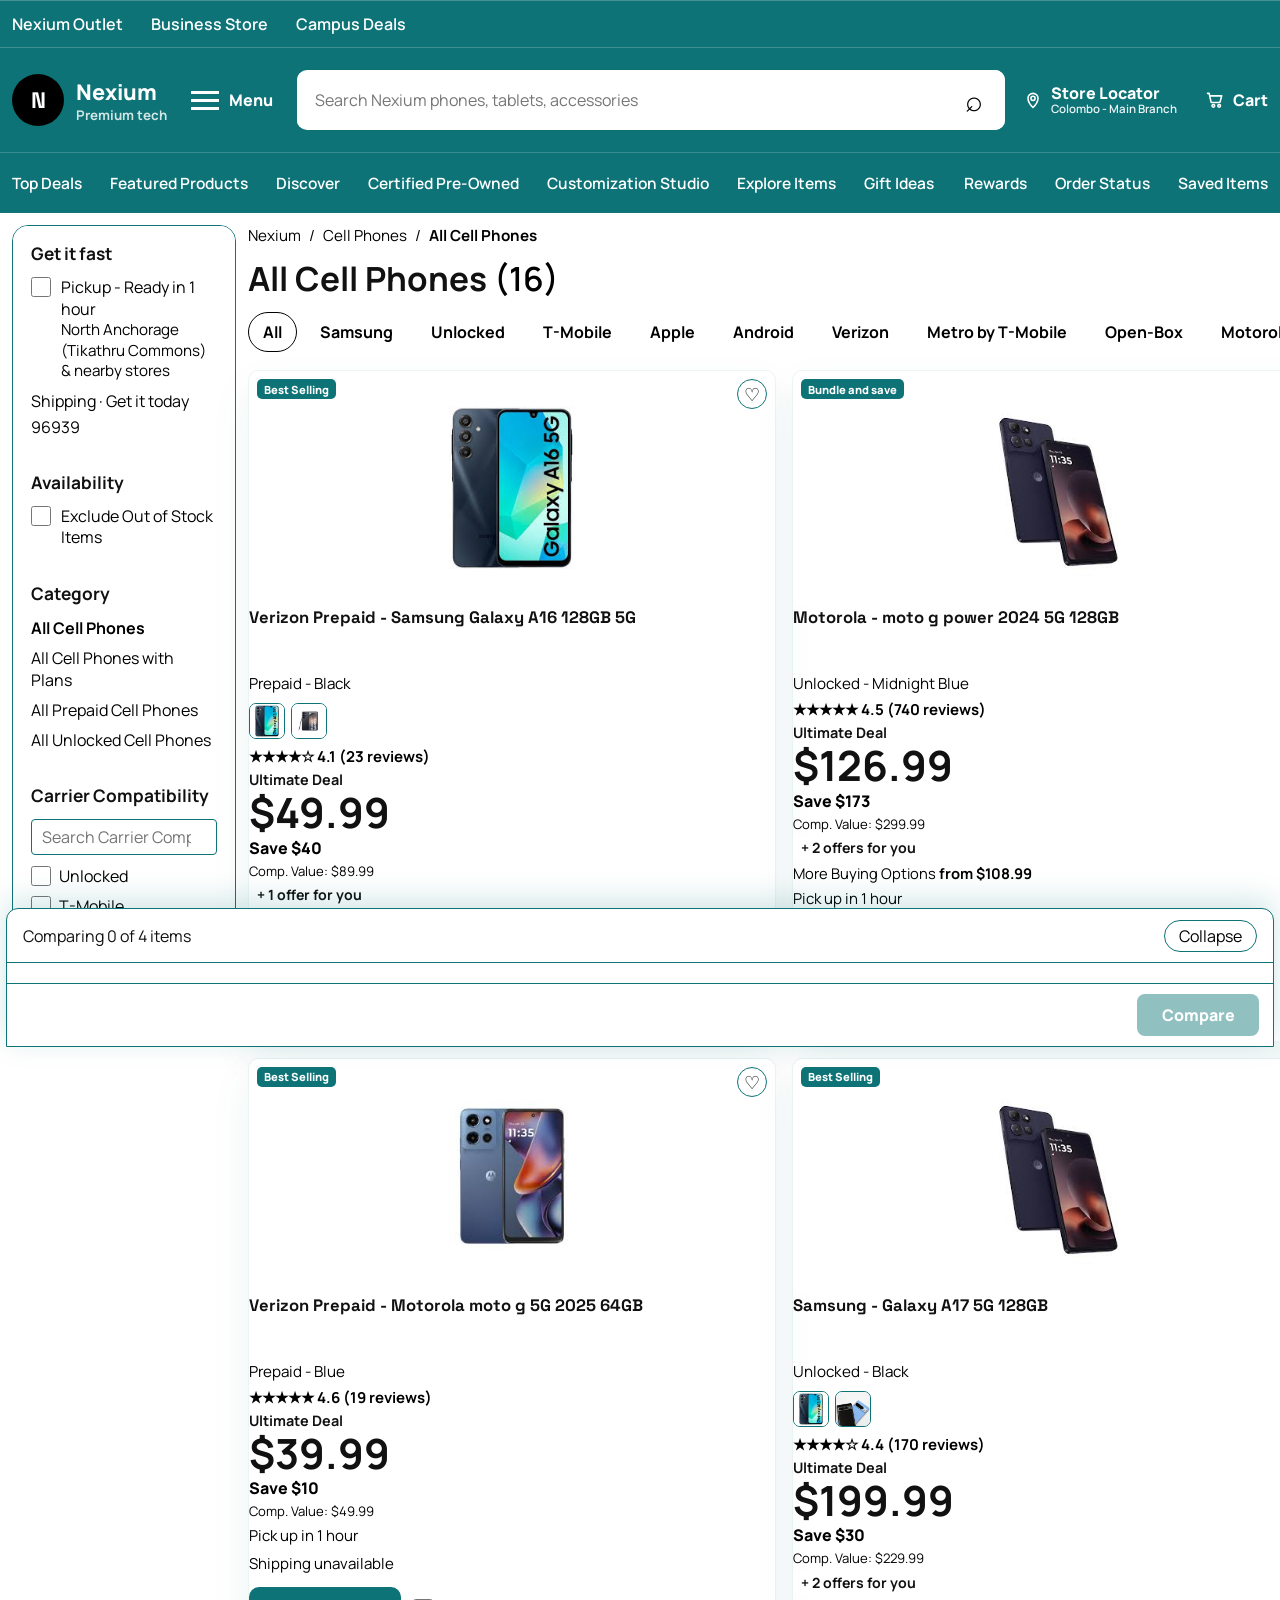
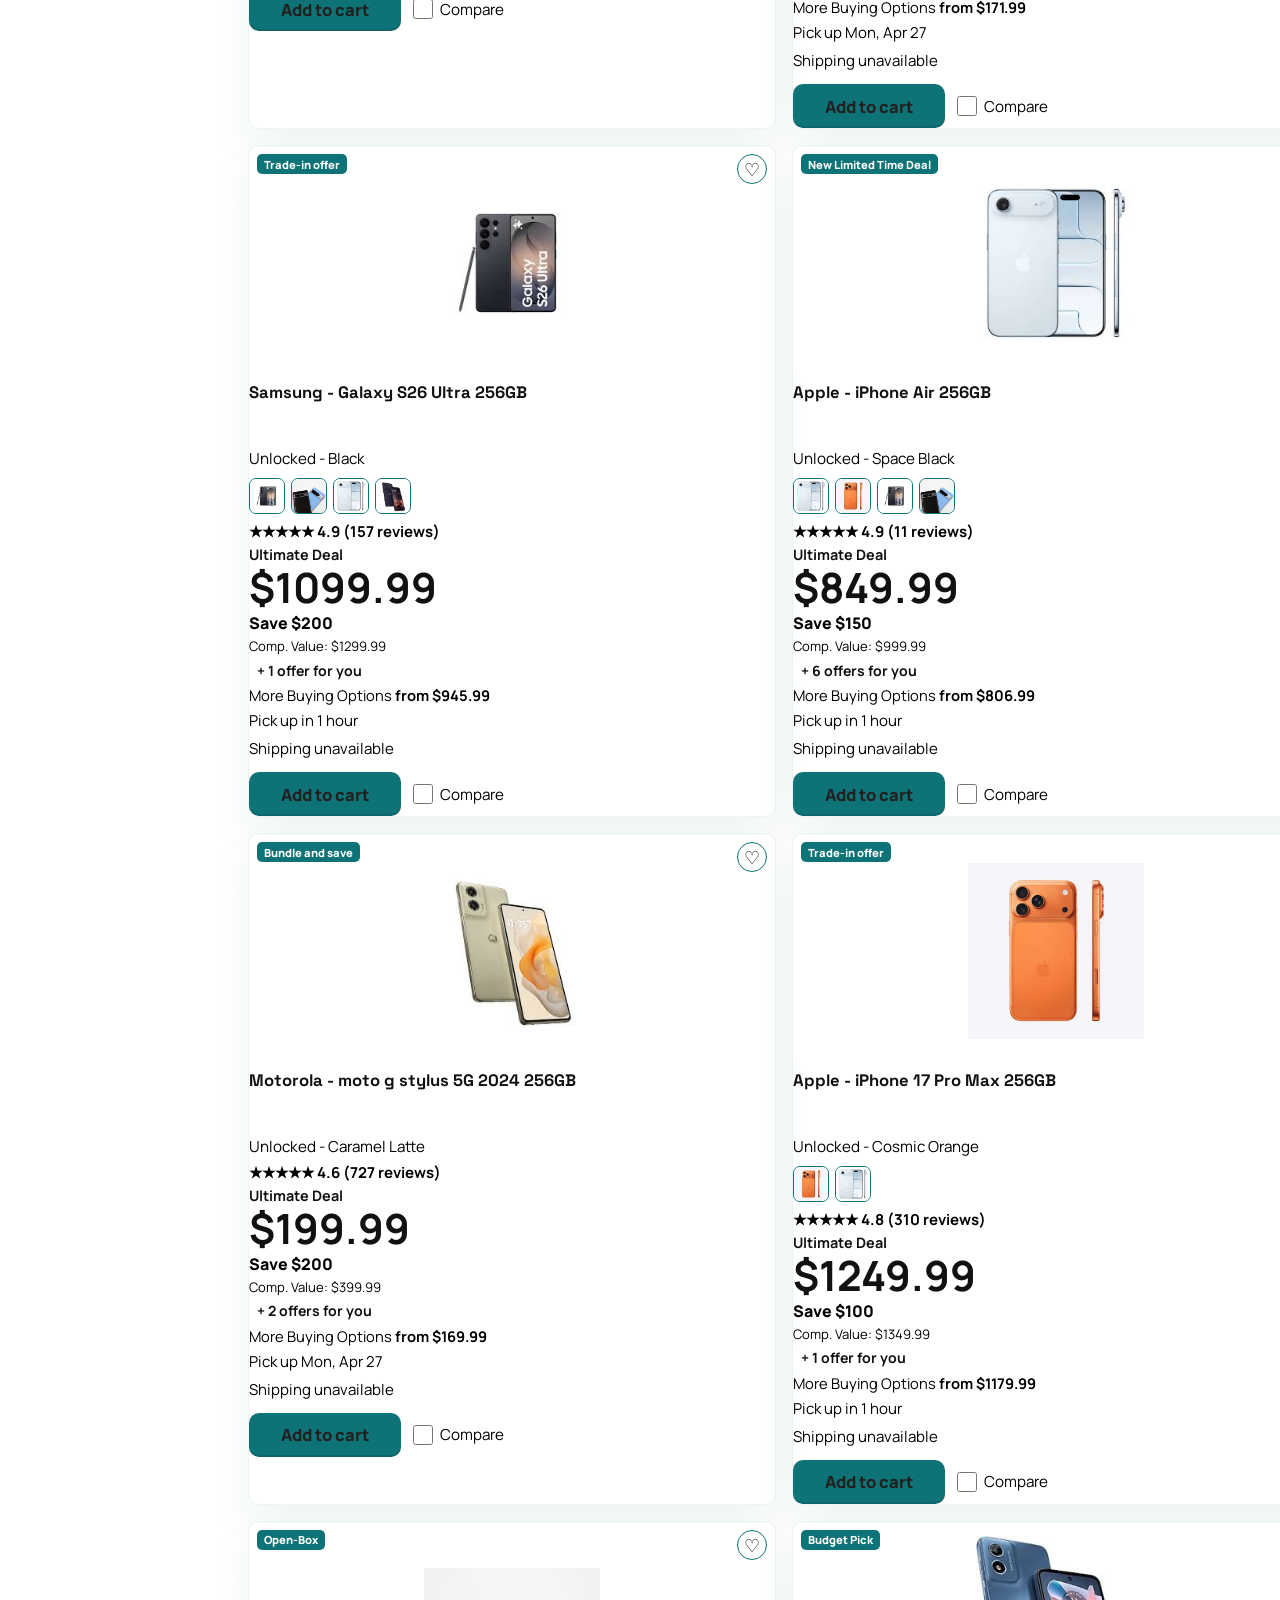
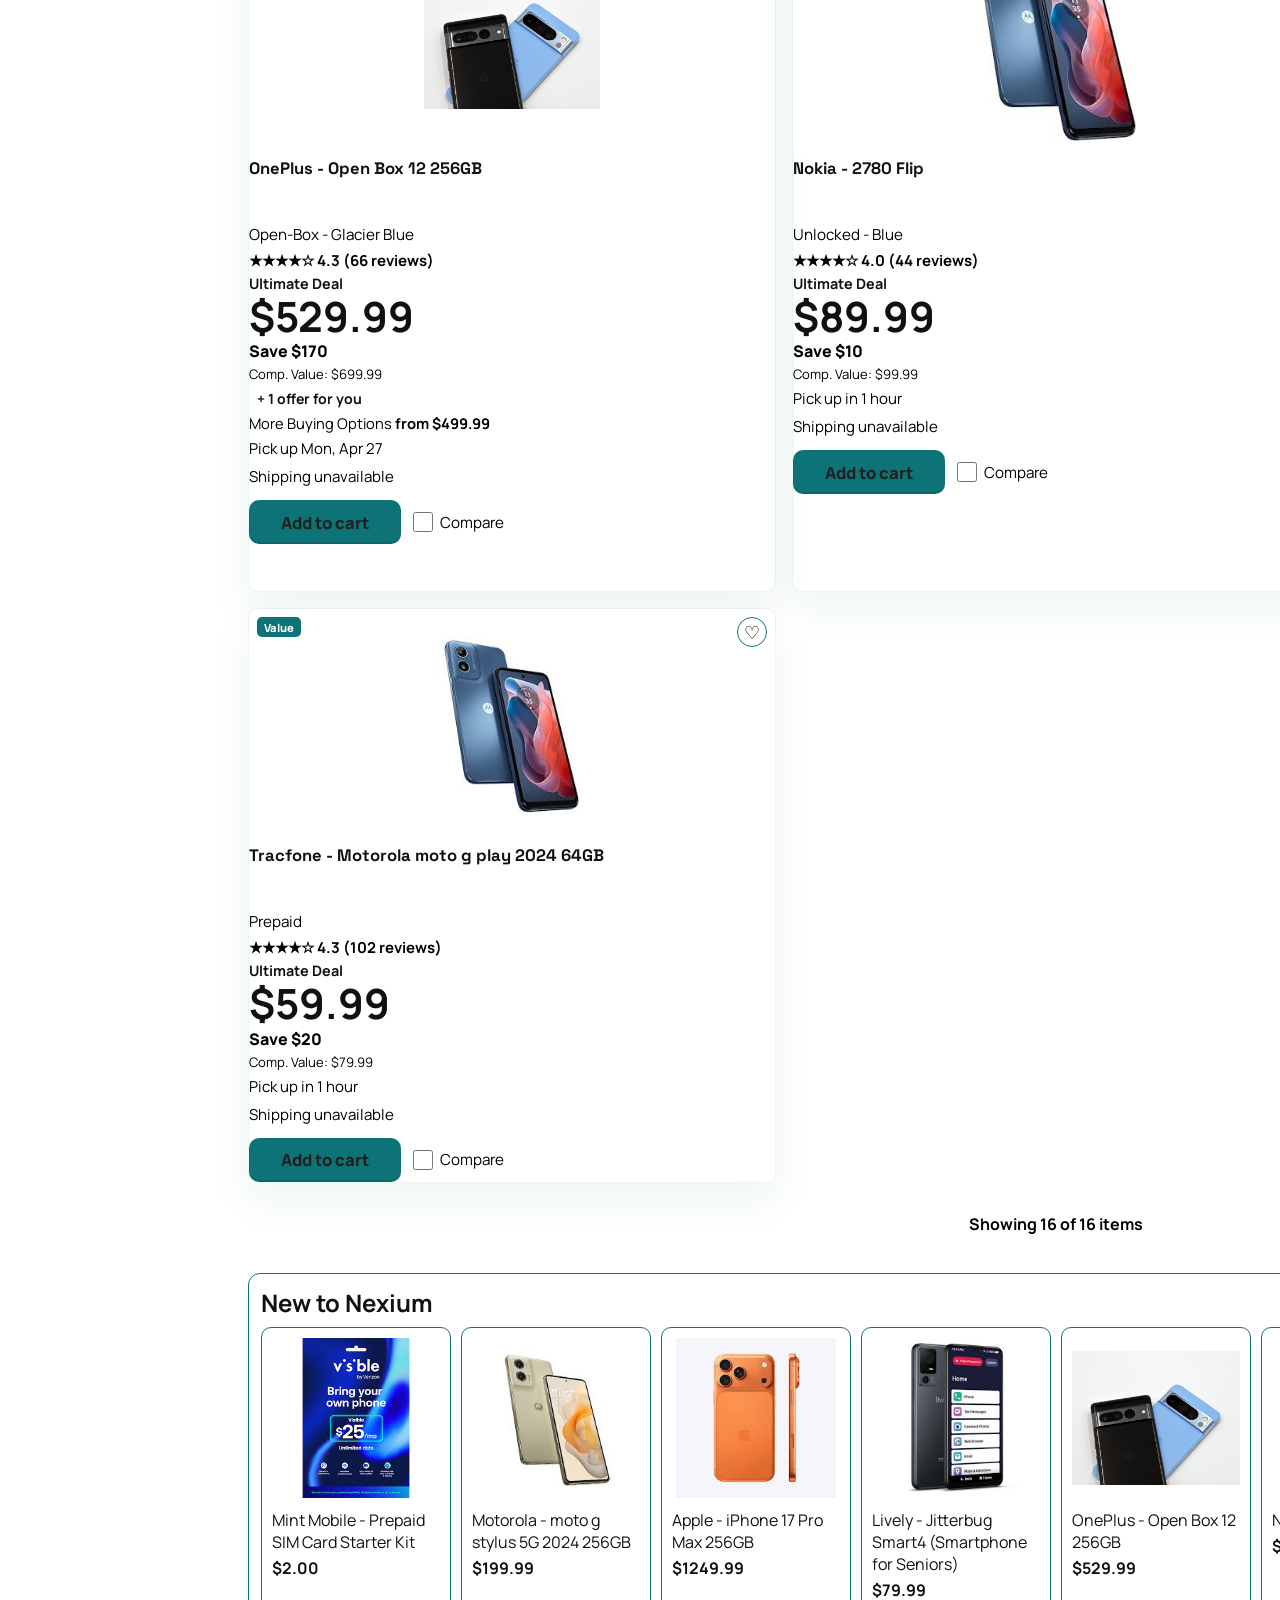
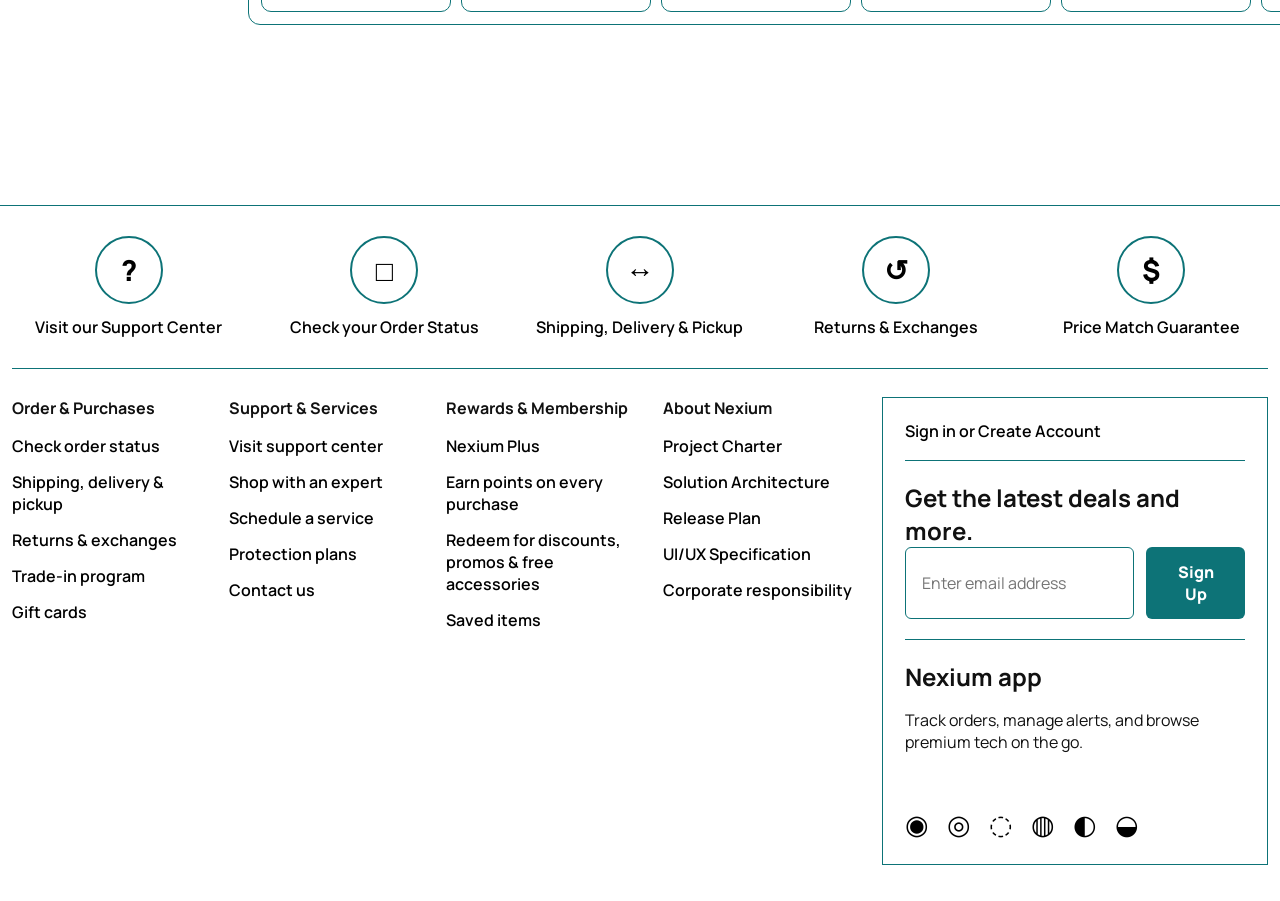
==== commit a3458eb6: "4th commit" ====
--- a/all-cell-phones.html
+++ b/all-cell-phones.html
@@ -76,14 +76,14 @@
           <a href="index.html#featured-products">Featured Products</a>
           <a href="index.html#advice">Discover</a>
           <a href="index.html#preowned">Certified Pre-Owned</a>
-          <a href="index.html#accessories">Accessories</a>
           <a href="customization-studio.html#customization-studio">Customization Studio</a>
           <a href="index.html#catalog">Explore Items</a>
+          <a href="index.html#advice">Gift Ideas</a>
         </nav>
         <nav class="secondary-links secondary-links-right">
           <a href="index.html#rewards">Rewards</a>
           <a href="index.html#support">Order Status</a>
-          <a href="index.html#saved">Saved Items</a>
+          <a href="saved-items.html">Saved Items</a>
         </nav>
       </div>
     </div>
--- a/styles.css
+++ b/styles.css
@@ -1707,6 +1707,7 @@
 }
 
 .cart-saved-box,
+.cart-items-box,
 .cart-recommended-box,
 .cart-spacer-box,
 .cart-summary-col {
@@ -1715,9 +1716,14 @@
 }
 
 .cart-saved-box,
+.cart-items-box,
 .cart-recommended-box,
 .cart-spacer-box {
   margin-bottom: 18px;
+}
+
+.cart-items-box {
+  padding: 14px 22px 18px;
 }
 
 .cart-saved-box {
@@ -1739,30 +1745,171 @@
   color: #000000;
 }
 
+.cart-saved-head h3 small {
+  margin-left: 6px;
+  font-size: 1rem;
+  color: #000000;
+}
+
 .cart-saved-head span {
   font-size: 2rem;
   color: #000000;
 }
 
+.cart-items-empty,
 .cart-saved-empty {
   text-align: center;
   padding: 16px 10px 8px;
 }
 
+.cart-items-empty h4,
 .cart-saved-empty h4 {
   margin: 0 0 8px;
   font-size: 2rem;
   color: #000000;
 }
 
+.cart-items-empty p,
 .cart-saved-empty p {
   margin: 0;
   font-size: 1.12rem;
   color: #000000;
 }
 
+.cart-items-empty strong {
+  color: #000000;
+}
+
 .cart-saved-empty a {
   color: #000000;
+}
+
+.cart-items-list,
+.cart-saved-list {
+  margin-top: 12px;
+  display: grid;
+  gap: 10px;
+}
+
+.cart-line-item {
+  border: 1px solid #0d7377;
+  border-radius: 12px;
+  background: #ffffff;
+  padding: 10px;
+  display: grid;
+  grid-template-columns: 112px 1fr;
+  gap: 12px;
+}
+
+.cart-line-media {
+  border: 1px solid #0d7377;
+  border-radius: 10px;
+  background: #ffffff;
+  width: 112px;
+  height: 112px;
+  display: grid;
+  place-items: center;
+  overflow: hidden;
+}
+
+.cart-line-media img {
+  width: 100%;
+  height: 100%;
+  object-fit: contain;
+  display: block;
+}
+
+.cart-line-media span {
+  color: #000000;
+  font-size: 0.84rem;
+  font-weight: 700;
+}
+
+.cart-line-details {
+  display: grid;
+  gap: 6px;
+}
+
+.cart-line-title {
+  color: #000000;
+  font-size: 0.98rem;
+  line-height: 1.28;
+}
+
+.cart-line-subtitle {
+  margin: 0;
+  color: #000000;
+  font-size: 0.88rem;
+}
+
+.cart-line-price-row {
+  display: flex;
+  align-items: baseline;
+  justify-content: space-between;
+  gap: 10px;
+}
+
+.cart-line-price-row span {
+  color: #000000;
+  font-size: 0.82rem;
+}
+
+.cart-line-price-row strong {
+  color: #000000;
+  font-size: 1rem;
+}
+
+.cart-line-actions {
+  display: flex;
+  align-items: center;
+  flex-wrap: wrap;
+  gap: 8px;
+}
+
+.cart-line-qty {
+  display: inline-flex;
+  align-items: center;
+  gap: 6px;
+  border: 1px solid #0d7377;
+  border-radius: 9px;
+  padding: 3px;
+}
+
+.cart-line-qty button {
+  width: 26px;
+  height: 26px;
+  border: 0;
+  border-radius: 6px;
+  background: #0d7377;
+  color: #ffffff;
+  font-weight: 800;
+  line-height: 1;
+  cursor: pointer;
+}
+
+.cart-line-qty span {
+  min-width: 22px;
+  text-align: center;
+  color: #000000;
+  font-weight: 700;
+}
+
+.cart-line-link,
+.cart-line-primary {
+  border: 1px solid #0d7377;
+  border-radius: 999px;
+  background: #ffffff;
+  color: #000000;
+  min-height: 30px;
+  padding: 4px 12px;
+  font-size: 0.8rem;
+  font-weight: 700;
+  cursor: pointer;
+}
+
+.cart-line-primary {
+  background: #0d7377;
+  color: #ffffff;
 }
 
 .cart-spacer-box {
@@ -3772,6 +3919,12 @@
   cursor: pointer;
 }
 
+.heart-button.is-saved {
+  border-color: #0d7377;
+  background: #0d7377;
+  color: #ffffff;
+}
+
 .retail-art {
   height: 208px;
   border-radius: 12px;
@@ -4261,9 +4414,19 @@
     font-size: 1.5rem;
   }
 
+  .cart-items-empty h4,
   .cart-saved-empty h4,
   .cart-summary-row strong {
     font-size: 1.35rem;
+  }
+
+  .cart-line-item {
+    grid-template-columns: 1fr;
+  }
+
+  .cart-line-media {
+    width: 100%;
+    height: 170px;
   }
 
   .cart-products-row {
@@ -4998,6 +5161,20 @@
   border-bottom: 1px solid #0d7377;
 }
 
+.cart-summary-row-products {
+  margin-bottom: 8px;
+}
+
+.cart-summary-row-products span {
+  color: #000000;
+  font-size: 1rem;
+  font-weight: 700;
+}
+
+.cart-summary-row-products strong {
+  font-size: 1.35rem;
+}
+
 .cart-summary-row-subtotal span {
   color: #000000;
   font-size: 1rem;
--- a/all-cell-phones.css
+++ b/all-cell-phones.css
@@ -439,6 +439,12 @@
   cursor: pointer;
 }
 
+.save-button.is-saved {
+  border-color: #0d7377;
+  background: #0d7377;
+  color: #ffffff;
+}
+
 .product-art {
   margin-top: 0;
   min-height: 234px;
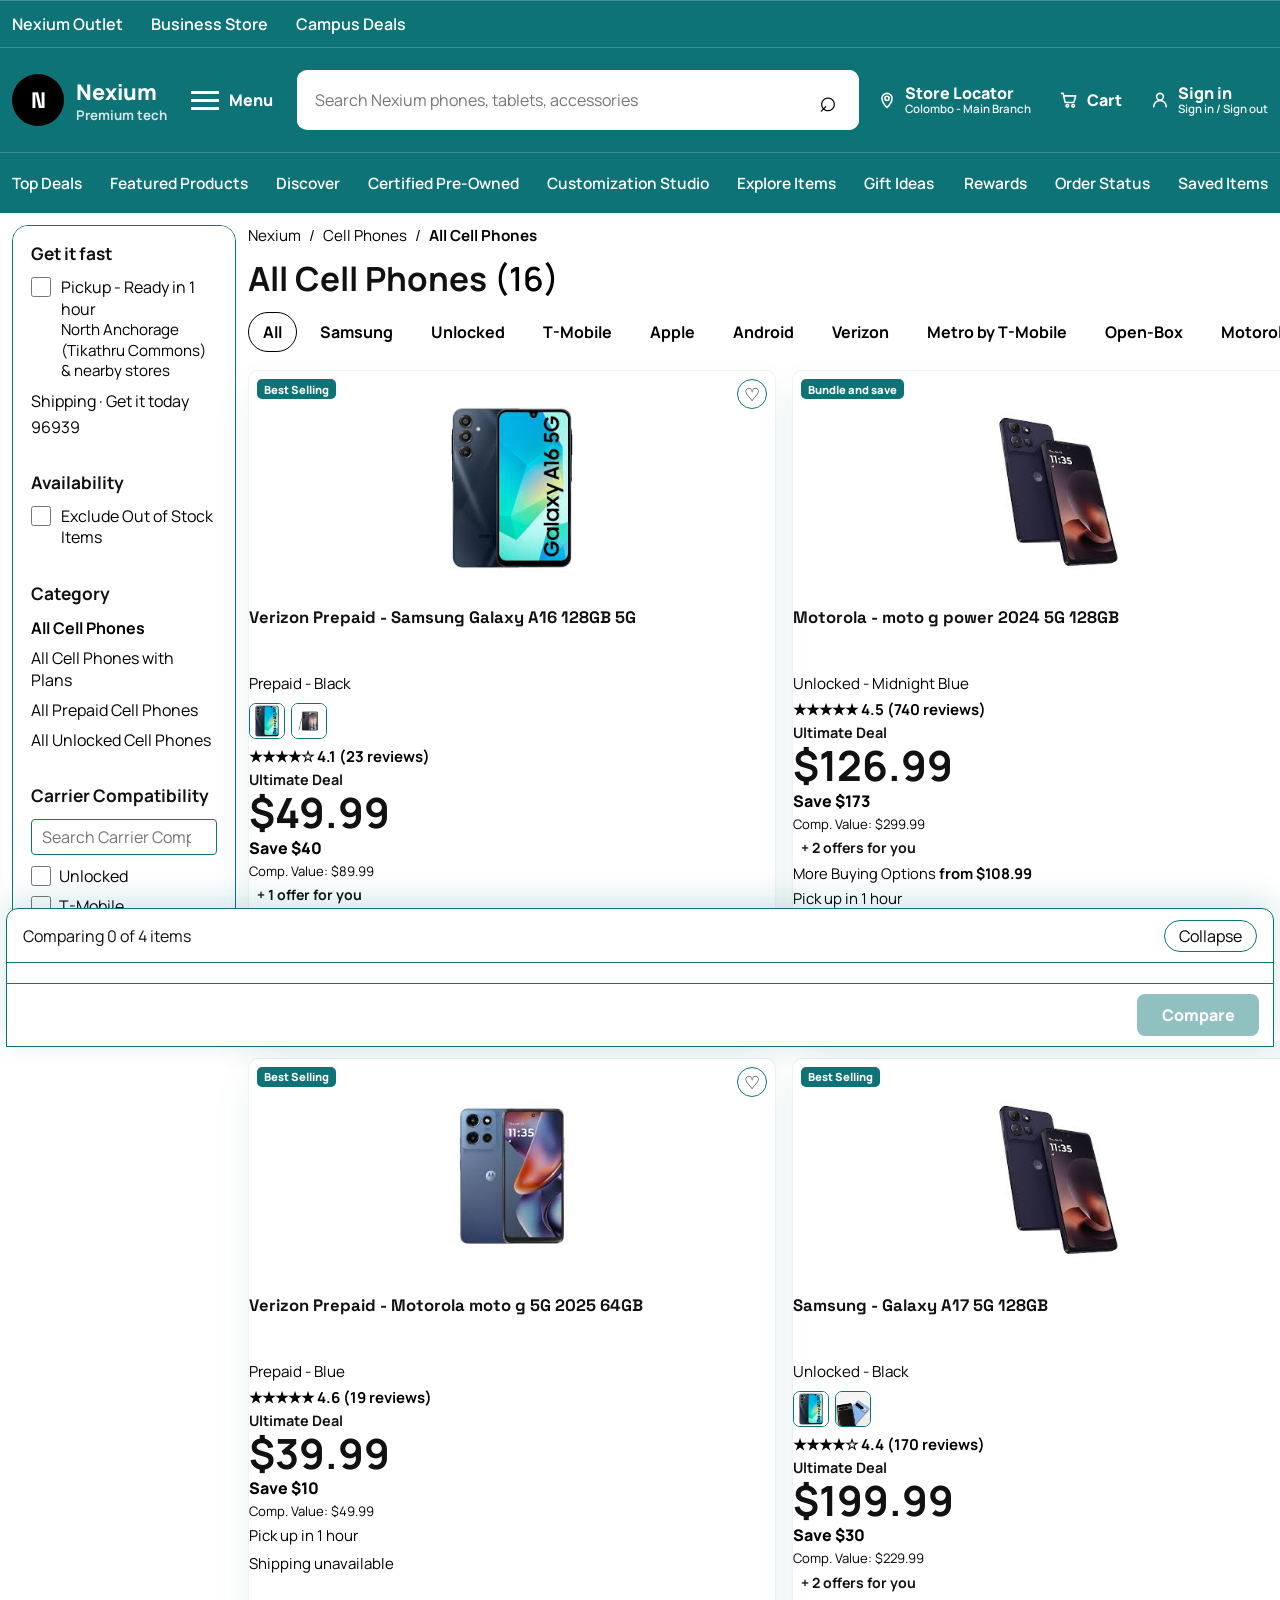
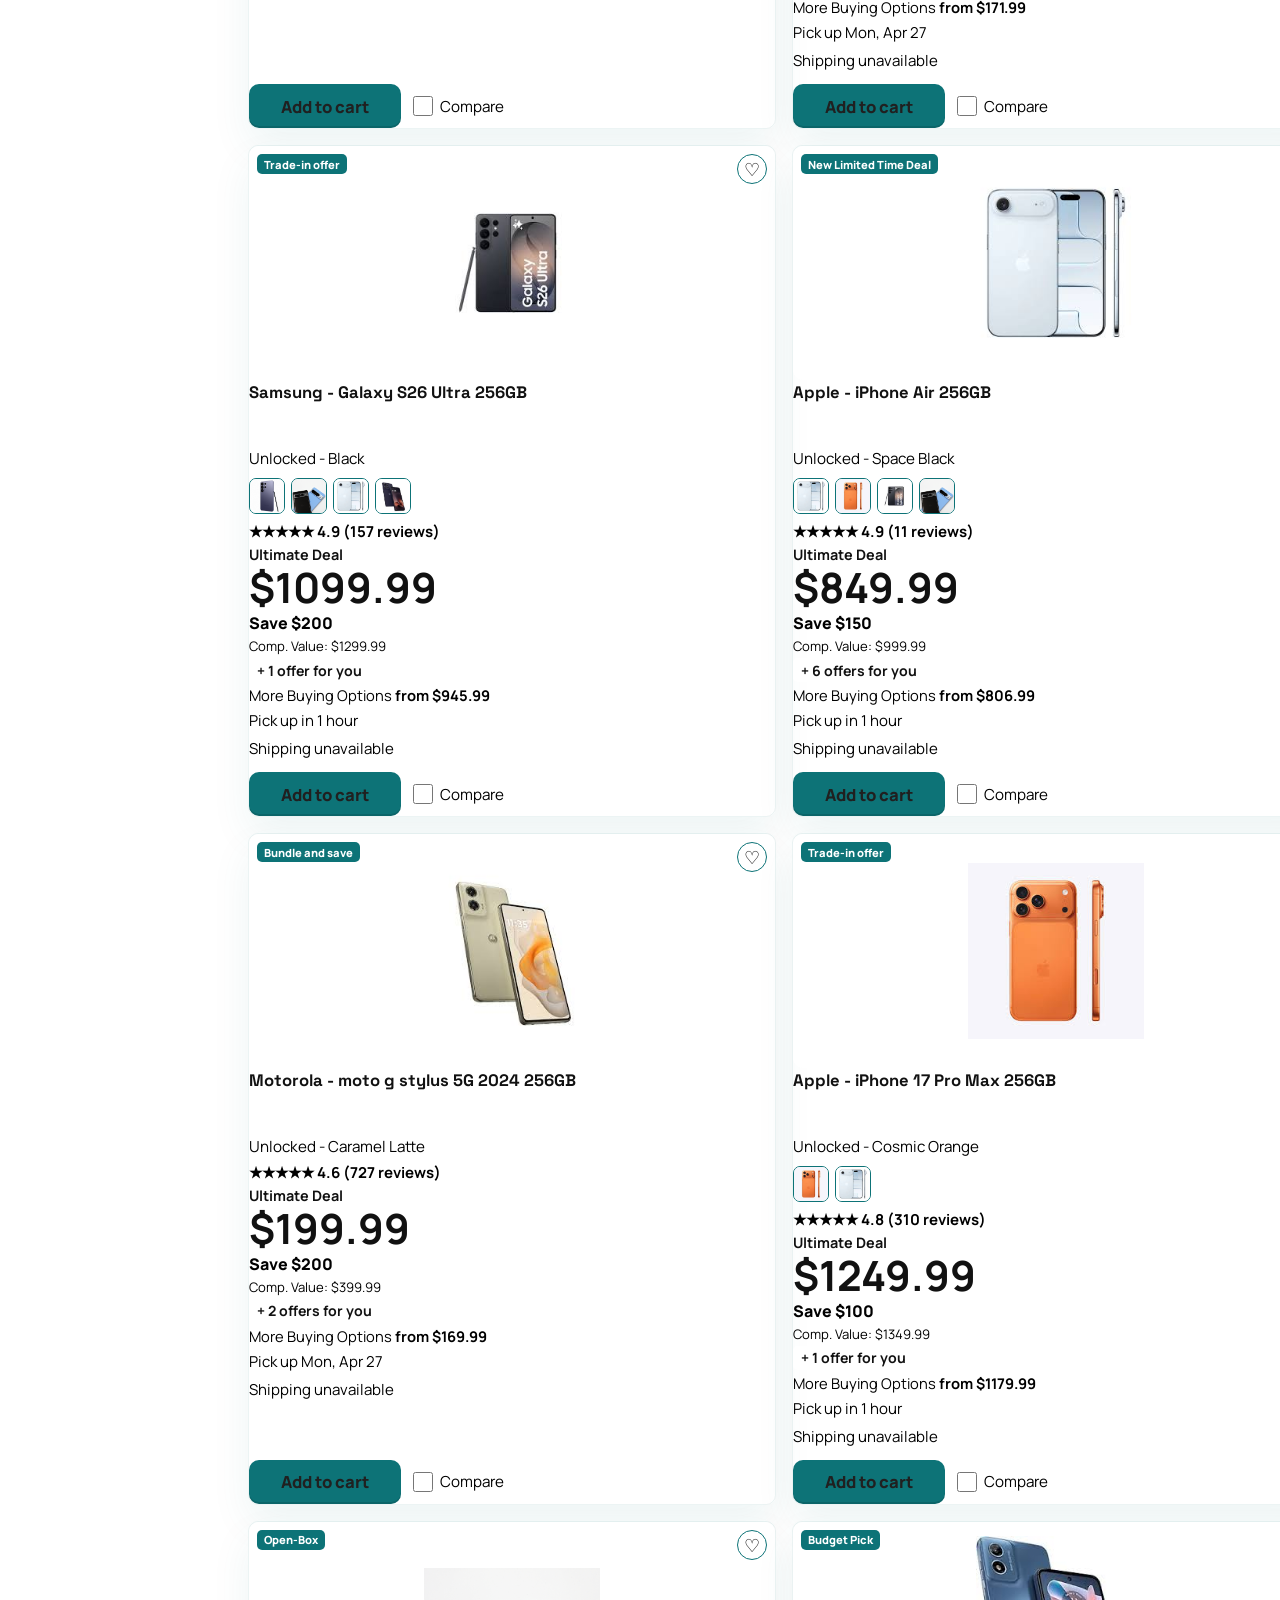
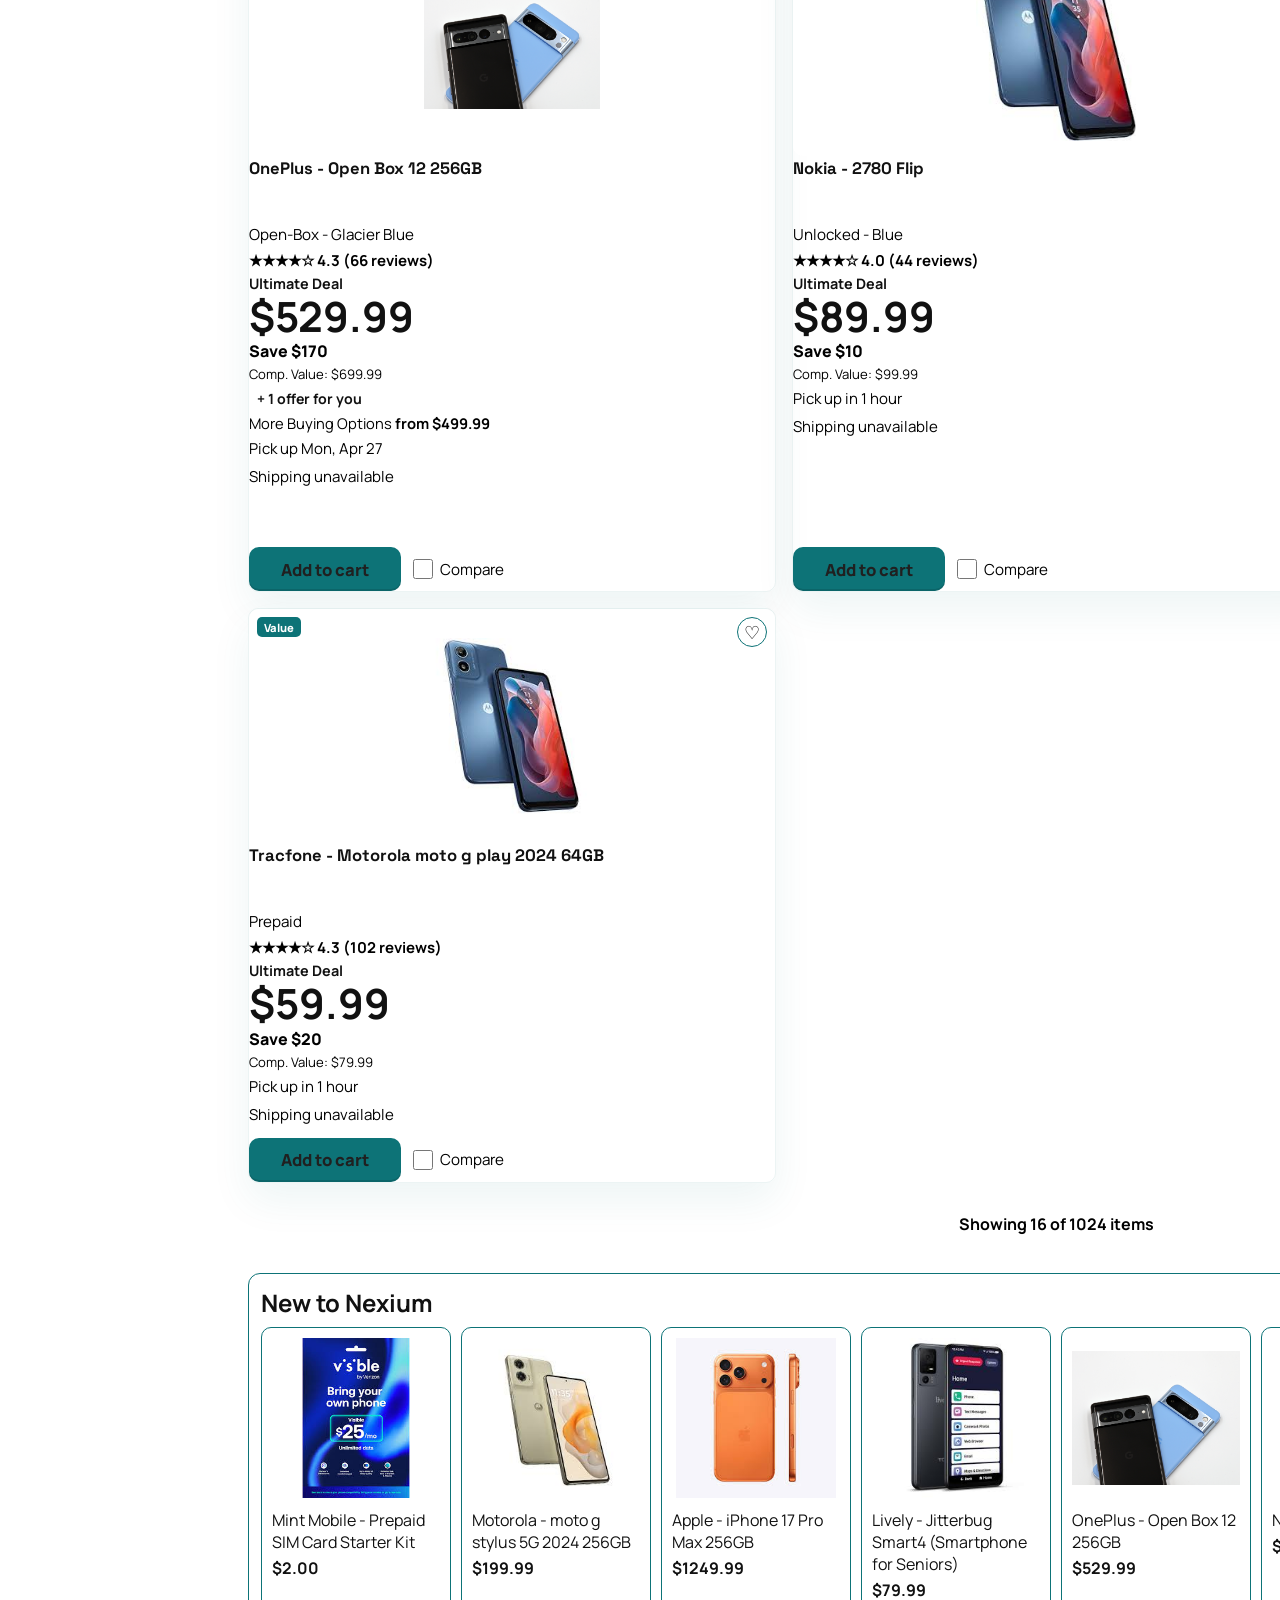
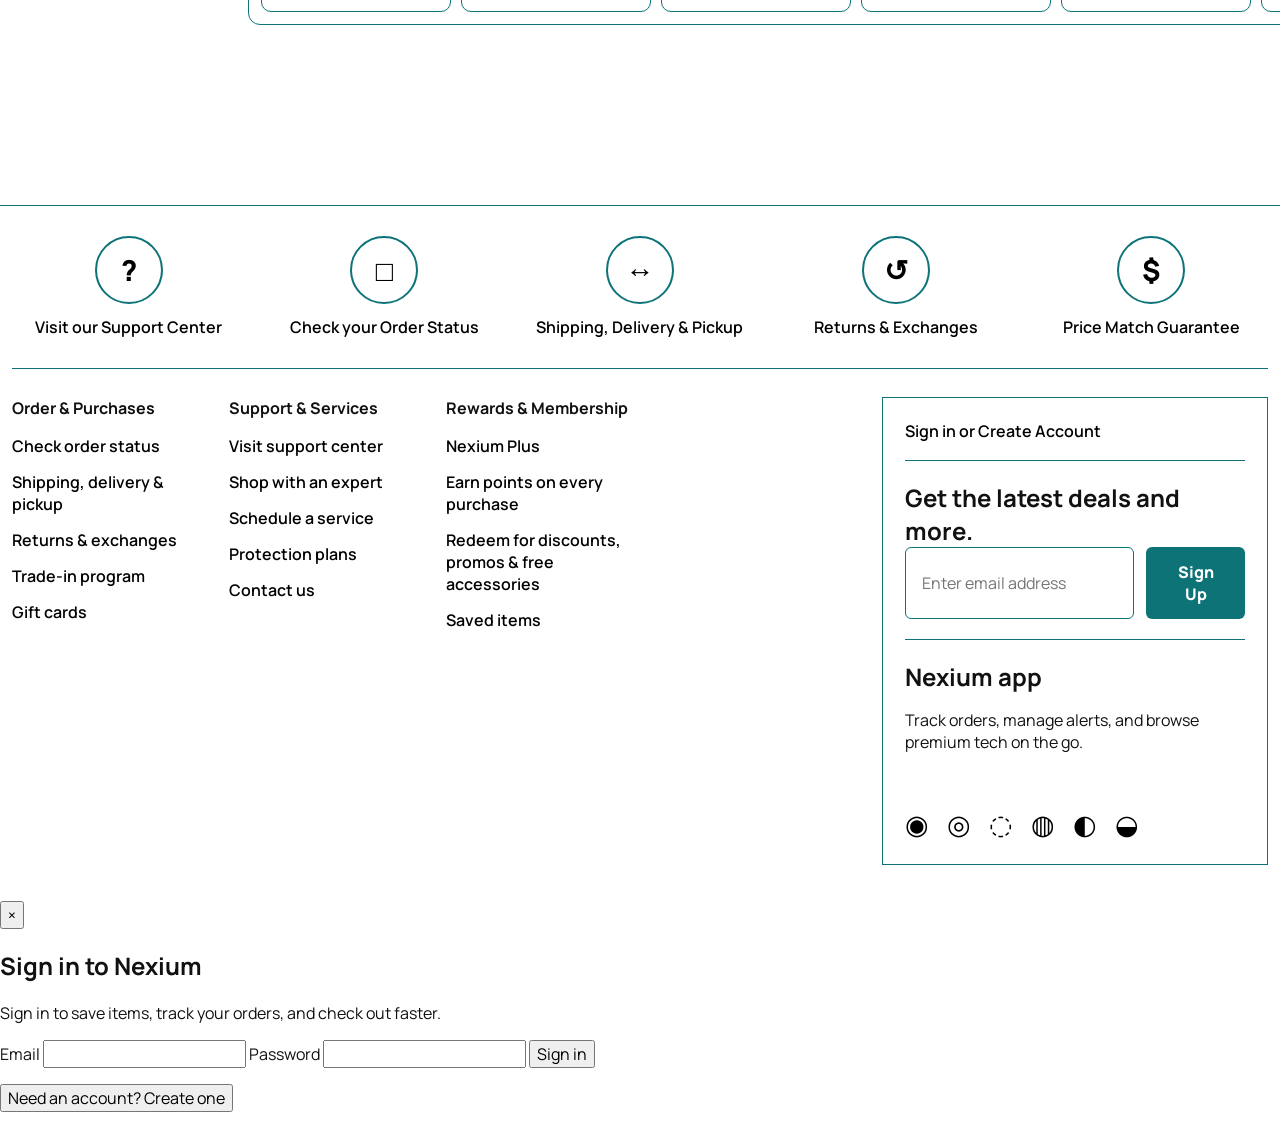
==== commit 8d1c299d: "new changes" ====
--- a/all-cell-phones.html
+++ b/all-cell-phones.html
@@ -347,14 +347,14 @@
           <a href="#">Redeem for discounts, promos & free accessories</a>
           <a href="#">Saved items</a>
         </div>
-        <div>
+        <!-- <div>
           <h3>About Nexium</h3>
           <a href="docs/project-charter.md">Project Charter</a>
           <a href="docs/solution-architecture.md">Solution Architecture</a>
           <a href="docs/release-plan.md">Release Plan</a>
           <a href="docs/ui-ux-design-specification.md">UI/UX Specification</a>
           <a href="#">Corporate responsibility</a>
-        </div>
+        </div> -->
       </div>
 
       <aside class="footer-panel">
--- a/styles.css
+++ b/styles.css
@@ -218,8 +218,95 @@
   width: 100%;
 }
 
+.secondary-button.wide,
+.ghost-button.wide {
+  width: 100%;
+}
+
 .hero {
   padding: 54px 0 40px;
+}
+
+.home-video-section {
+  padding: 32px 0 10px;
+}
+
+.home-video-shell {
+  display: flex;
+  align-items: center;
+  justify-content: space-between;
+  gap: 26px;
+}
+
+.home-video-frame {
+  flex: 1 1 auto;
+  border-radius: 28px;
+  overflow: hidden;
+  border: 1px solid rgba(255, 255, 255, 0.22);
+  background: rgba(255, 255, 255, 0.12);
+  box-shadow: var(--shadow-xl);
+  aspect-ratio: 16 / 9;
+}
+
+.home-video {
+  width: 100%;
+  height: 100%;
+  object-fit: cover;
+  display: block;
+}
+
+.home-video-caption {
+  min-width: 220px;
+  max-width: 280px;
+  display: flex;
+  flex-direction: column;
+  gap: 12px;
+  color: #ffffff;
+  padding: 20px 22px;
+  border-radius: 22px;
+  background: linear-gradient(150deg, rgba(13, 115, 119, 0.9), rgba(0, 0, 0, 0.55));
+  box-shadow: 0 16px 40px rgba(0, 0, 0, 0.2);
+  border: 1px solid rgba(255, 255, 255, 0.18);
+  backdrop-filter: blur(6px);
+}
+
+.home-video-badge {
+  width: fit-content;
+  padding: 6px 12px;
+  border-radius: 999px;
+  font-size: 0.72rem;
+  letter-spacing: 0.16em;
+  text-transform: uppercase;
+  font-weight: 700;
+  background: rgba(255, 255, 255, 0.16);
+  color: #ffffff;
+}
+
+.home-video-caption h3 {
+  margin: 0;
+  font-family: "Space Grotesk", sans-serif;
+  font-size: clamp(1.4rem, 2.4vw, 1.9rem);
+  line-height: 1.2;
+}
+
+.home-video-caption p {
+  margin: 0;
+  font-weight: 500;
+  line-height: 1.6;
+  color: rgba(255, 255, 255, 0.78);
+}
+
+@media (max-width: 900px) {
+  .home-video-shell {
+    flex-direction: column;
+    align-items: stretch;
+  }
+
+  .home-video-caption {
+    max-width: none;
+    text-align: center;
+    align-items: center;
+  }
 }
 
 .hero-grid {
@@ -1532,10 +1619,11 @@
 }
 
 .side-menu-group h2 {
-  margin: 14px 10px 10px;
-  color: #000000;
-  font-size: 2.55rem;
-  font-weight: 500;
+  margin: 12px 10px 8px;
+  color: #000000;
+  font-size: 1.25rem;
+  font-weight: 700;
+  font-family: sans-serif;
 }
 
 .side-menu-links {
@@ -2076,6 +2164,27 @@
   cursor: pointer;
 }
 
+.cart-summary-col > button + button {
+  margin-top: 12px;
+}
+
+.cart-summary-col > .checkout-link {
+  display: inline-flex;
+  align-items: center;
+  justify-content: center;
+  width: 100%;
+  min-height: 54px;
+  border-radius: 8px;
+  background: #0d7377;
+  color: #fff;
+  font-size: 1.05rem;
+  font-weight: 800;
+}
+
+.cart-summary-col > .checkout-link + button {
+  margin-top: 12px;
+}
+
 .cart-summary-note {
   margin-top: 18px;
   padding-top: 18px;
@@ -2095,6 +2204,286 @@
 
 .cart-summary-note a {
   color: #000000;
+}
+
+.checkout-section {
+  margin-top: 28px;
+  border: 1px solid #0d7377;
+  border-radius: 12px;
+  padding: 22px;
+  background: #ffffff;
+}
+
+.checkout-header {
+  display: flex;
+  align-items: center;
+  justify-content: space-between;
+  gap: 16px;
+  padding-bottom: 16px;
+  border-bottom: 1px solid #0d7377;
+  margin-bottom: 18px;
+}
+
+.checkout-header h2 {
+  margin: 0 0 6px;
+  font-size: 2.3rem;
+  color: #000000;
+}
+
+.checkout-header p {
+  margin: 0;
+  color: #000000;
+}
+
+.checkout-steps {
+  display: flex;
+  flex-wrap: wrap;
+  gap: 10px;
+}
+
+.checkout-step {
+  padding: 6px 12px;
+  border-radius: 999px;
+  border: 1px solid #0d7377;
+  font-size: 0.85rem;
+  font-weight: 700;
+  color: #000000;
+  background: #ffffff;
+}
+
+.checkout-step.is-active {
+  background: #0d7377;
+  color: #ffffff;
+}
+
+.checkout-layout {
+  display: grid;
+  grid-template-columns: 1.6fr 1fr;
+  gap: 20px;
+}
+
+.checkout-form {
+  display: grid;
+  gap: 16px;
+}
+
+.checkout-card {
+  border: 1px solid #0d7377;
+  border-radius: 12px;
+  padding: 16px;
+  background: #ffffff;
+}
+
+.checkout-card h3 {
+  margin: 0 0 12px;
+  font-size: 1.6rem;
+  color: #000000;
+}
+
+.checkout-grid {
+  display: grid;
+  grid-template-columns: repeat(2, minmax(0, 1fr));
+  gap: 12px;
+}
+
+.checkout-field {
+  display: flex;
+  flex-direction: column;
+  gap: 6px;
+  font-size: 0.92rem;
+  color: #000000;
+}
+
+.checkout-field input {
+  border: 1px solid #0d7377;
+  border-radius: 10px;
+  padding: 10px 12px;
+  background: #ffffff;
+  color: #000000;
+}
+
+.checkout-field-full {
+  grid-column: 1 / -1;
+}
+
+.checkout-options {
+  display: grid;
+  gap: 10px;
+}
+
+.checkout-option {
+  display: flex;
+  align-items: center;
+  gap: 12px;
+  border: 1px solid #0d7377;
+  border-radius: 10px;
+  padding: 10px 12px;
+  background: #ffffff;
+  color: #000000;
+  cursor: pointer;
+}
+
+.checkout-option input {
+  accent-color: #0d7377;
+}
+
+.checkout-option strong {
+  display: block;
+  font-size: 0.98rem;
+}
+
+.checkout-option small {
+  display: block;
+  color: #000000;
+}
+
+.checkout-payment-grid {
+  margin-top: 12px;
+}
+
+.checkout-actions {
+  display: flex;
+  flex-wrap: wrap;
+  gap: 12px;
+  justify-content: flex-end;
+}
+
+.checkout-primary,
+.checkout-secondary {
+  min-height: 48px;
+  border-radius: 10px;
+  border: 0;
+  padding: 10px 18px;
+  font-weight: 800;
+  cursor: pointer;
+}
+
+.checkout-secondary {
+  display: inline-flex;
+  align-items: center;
+  justify-content: center;
+}
+
+.checkout-primary {
+  background: #0d7377;
+  color: #ffffff;
+}
+
+.checkout-secondary {
+  background: #ffffff;
+  color: #000000;
+  border: 1px solid #0d7377;
+}
+
+.checkout-summary {
+  align-self: start;
+  border: 1px solid #0d7377;
+  border-radius: 12px;
+  padding: 16px;
+  background: #ffffff;
+}
+
+.checkout-summary h3 {
+  margin: 0 0 12px;
+  font-size: 1.7rem;
+  color: #000000;
+}
+
+.checkout-summary-row {
+  display: flex;
+  justify-content: space-between;
+  gap: 10px;
+  margin-bottom: 10px;
+  color: #000000;
+}
+
+.checkout-summary-total {
+  padding-top: 10px;
+  border-top: 1px solid #0d7377;
+  font-size: 1.1rem;
+}
+
+.checkout-summary-items {
+  display: grid;
+  gap: 10px;
+  margin: 14px 0 16px;
+  padding-top: 12px;
+  border-top: 1px solid #0d7377;
+}
+
+.checkout-item {
+  display: grid;
+  grid-template-columns: 46px 1fr auto;
+  align-items: center;
+  gap: 10px;
+  color: #000000;
+}
+
+.checkout-item-thumb {
+  width: 46px;
+  height: 46px;
+  border-radius: 10px;
+  border: 1px solid #0d7377;
+  background: linear-gradient(135deg, rgba(13, 115, 119, 0.28), rgba(13, 115, 119, 0.06));
+  background-size: cover;
+  background-position: center;
+  background-repeat: no-repeat;
+}
+
+.checkout-item strong {
+  display: block;
+  font-size: 0.92rem;
+}
+
+.checkout-item small {
+  display: block;
+  font-size: 0.8rem;
+  color: #000000;
+}
+
+.checkout-summary-note {
+  margin: 12px 0 0;
+  font-size: 0.85rem;
+  color: #000000;
+}
+
+.checkout-summary-empty {
+  margin: 12px 0 0;
+  color: #000000;
+  font-size: 0.92rem;
+}
+
+.checkout-page .checkout-section {
+  margin-top: 0;
+  border: 0;
+  border-radius: 0;
+  padding: 16px 0 0;
+  background: transparent;
+}
+
+@media (max-width: 1024px) {
+  .checkout-layout {
+    grid-template-columns: 1fr;
+  }
+}
+
+@media (max-width: 720px) {
+  .checkout-header {
+    flex-direction: column;
+    align-items: flex-start;
+  }
+
+  .checkout-grid {
+    grid-template-columns: 1fr;
+  }
+
+  .checkout-actions {
+    justify-content: stretch;
+  }
+
+  .checkout-actions button {
+    width: 100%;
+  }
 }
 
 .cart-page {
@@ -3573,7 +3962,7 @@
 }
 
 .rail-s26 {
-  background-image: url("assets/assets2/Samsung Galaxy S26 Ultra.jpeg");
+  background-image: url("assets/Samsung/THUMB_007-galaxy-s26ultra-cobaltviolet-back-right-30-spen.jpg");
 }
 
 .rail-iphone {
@@ -3871,8 +4260,8 @@
   border: 0;
   box-shadow: none;
   background: transparent;
-  display: grid;
-  align-content: start;
+  display: flex;
+  flex-direction: column;
   gap: 4px;
 }
 
@@ -3937,7 +4326,7 @@
 }
 
 .retail-slate {
-  background-image: url("assets/assets2/Samsung Galaxy S26 Ultra.jpeg");
+  background-image: url("assets/Samsung/THUMB_007-galaxy-s26ultra-cobaltviolet-back-right-30-spen.jpg");
 }
 
 .retail-midnight {
@@ -4125,7 +4514,8 @@
 }
 
 .retail-cta {
-  margin-top: 10px;
+  margin-top: auto;
+  align-self: stretch;
   width: 100%;
   border-radius: 10px;
   background: #0d7377;
@@ -4609,31 +4999,162 @@
 }
 
 .customization-section {
-  padding-top: 40px;
-  padding-bottom: 10px;
-}
-
-.customization-section .section-title-row p {
-  margin: 8px 0 0;
-  color: #000000;
+  padding-top: 32px;
+  padding-bottom: 40px;
+}
+
+.customization-hero {
+  position: relative;
+  display: flex;
+  align-items: center;
+  justify-content: space-between;
+  gap: 26px;
+  padding: 26px 28px;
+  border-radius: 28px;
+  background: linear-gradient(120deg, #0f7c74, #0c6661 60%, #084c49 100%);
+  color: #ffffff;
+  overflow: hidden;
+  border: 1px solid rgba(255, 255, 255, 0.18);
+  box-shadow: 0 18px 48px rgba(13, 115, 119, 0.25);
+}
+
+.customization-hero::after {
+  content: "";
+  position: absolute;
+  inset: auto -120px -120px auto;
+  width: 260px;
+  height: 260px;
+  border-radius: 50%;
+  background: radial-gradient(circle, rgba(255, 255, 255, 0.26), transparent 70%);
+}
+
+.customization-hero-copy {
+  max-width: 520px;
+}
+
+.customization-hero-copy h1 {
+  margin: 6px 0 10px;
+  font-family: "Space Grotesk", sans-serif;
+  font-size: clamp(2rem, 3.2vw, 3.1rem);
+  line-height: 1.05;
+}
+
+.customization-hero-copy p {
+  margin: 0;
+  color: rgba(255, 255, 255, 0.84);
+  line-height: 1.6;
+}
+
+.customization-hero .eyebrow {
+  color: rgba(255, 255, 255, 0.85);
+}
+
+.studio-steps {
+  list-style: none;
+  padding: 0;
+  margin: 0;
+  display: grid;
+  gap: 10px;
+}
+
+.studio-step {
+  display: flex;
+  align-items: center;
+  gap: 10px;
+  padding: 10px 14px;
+  border-radius: 999px;
+  border: 1px solid rgba(255, 255, 255, 0.22);
+  background: rgba(255, 255, 255, 0.12);
+  font-weight: 600;
+  font-size: 0.92rem;
+}
+
+.studio-step span {
+  width: 28px;
+  height: 28px;
+  display: grid;
+  place-items: center;
+  border-radius: 50%;
+  background: #ffffff;
+  color: #0c6661;
+  font-weight: 800;
+  font-size: 0.86rem;
+}
+
+.studio-step.is-active {
+  background: rgba(255, 255, 255, 0.22);
+  border-color: rgba(255, 255, 255, 0.5);
 }
 
 .customization-studio {
-  background: linear-gradient(140deg, #ffffff 0%, #ffffff 100%);
-  border: 1px solid #0d7377;
-  border-radius: 24px;
+  margin-top: 24px;
+  background: #ffffff;
+  border: 1px solid rgba(13, 115, 119, 0.18);
+  border-radius: 28px;
   padding: 22px;
+  box-shadow: 0 14px 36px rgba(13, 115, 119, 0.12);
 }
 
 .customization-layout {
   display: grid;
-  grid-template-columns: 1.08fr 0.92fr;
-  gap: 22px;
+  grid-template-columns: minmax(220px, 0.8fr) minmax(0, 2.2fr);
+  gap: 24px;
+}
+
+.studio-sidebar {
+  display: grid;
+  gap: 16px;
+}
+
+.studio-tabs {
+  display: grid;
+  gap: 10px;
+}
+
+.studio-tab-button {
+  display: flex;
+  align-items: center;
+  gap: 10px;
+  border: 1px solid rgba(12, 102, 97, 0.2);
+  border-radius: 16px;
+  padding: 12px 14px;
+  background: #ffffff;
+  color: #0c2220;
+  font-weight: 700;
+  cursor: pointer;
+  transition: transform 0.16s ease, border-color 0.16s ease, background-color 0.16s ease;
+}
+
+.studio-tab-button:hover {
+  transform: translateY(-1px);
+  border-color: rgba(12, 102, 97, 0.6);
+  background: #eef7f6;
+}
+
+.studio-tab-button.is-active {
+  border-color: rgba(12, 102, 97, 0.7);
+  background: #e4f2f1;
+  box-shadow: inset 0 0 0 1px rgba(12, 102, 97, 0.12);
+}
+
+.tab-icon {
+  width: 30px;
+  height: 30px;
+  border-radius: 10px;
+  display: grid;
+  place-items: center;
+  background: #0c6661;
+  color: #ffffff;
+  font-size: 0.9rem;
 }
 
 .customization-controls {
   display: grid;
   gap: 16px;
+  background: #f8fbfb;
+  border: 1px solid rgba(13, 115, 119, 0.14);
+  border-radius: 22px;
+  padding: 18px;
 }
 
 .customization-field {
@@ -4643,7 +5164,7 @@
 
 .customization-field label,
 .field-label {
-  color: #000000;
+  color: #0c2220;
   font-weight: 700;
   font-size: 0.95rem;
 }
@@ -4651,13 +5172,21 @@
 .customization-field select,
 .customization-field input {
   width: 100%;
-  border: 1px solid #0d7377;
-  border-radius: 10px;
+  border: 1px solid rgba(12, 102, 97, 0.22);
+  border-radius: 12px;
   min-height: 46px;
   padding: 10px 14px;
   font-size: 0.95rem;
-  color: #000000;
-  background: #fff;
+  color: #0b1817;
+  background: #ffffff;
+  box-shadow: inset 0 0 0 1px rgba(255, 255, 255, 0.4);
+}
+
+.customization-field select:focus,
+.customization-field input:focus {
+  outline: none;
+  border-color: rgba(12, 102, 97, 0.6);
+  box-shadow: 0 0 0 3px rgba(13, 115, 119, 0.15);
 }
 
 .text-style-grid {
@@ -4692,12 +5221,12 @@
   border: 0;
   border-radius: 0;
   background: transparent;
-  accent-color: #000000;
+  accent-color: #0c6661;
 }
 
 .field-help {
   margin: 0;
-  color: #000000;
+  color: #1c2f2d;
   font-size: 0.8rem;
   font-weight: 700;
 }
@@ -4709,10 +5238,10 @@
 }
 
 .text-preset-chip {
-  border: 1px solid #0d7377;
+  border: 1px solid rgba(12, 102, 97, 0.3);
   border-radius: 999px;
   background: #ffffff;
-  color: #000000;
+  color: #0c2220;
   min-height: 36px;
   padding: 8px 12px;
   font-size: 0.82rem;
@@ -4723,8 +5252,8 @@
 
 .text-preset-chip:hover {
   transform: translateY(-1px);
-  border-color: #000000;
-  background: #ffffff;
+  border-color: rgba(12, 102, 97, 0.75);
+  background: #eef7f6;
 }
 
 .template-grid {
@@ -4734,10 +5263,10 @@
 }
 
 .template-button {
-  border: 1px solid #0d7377;
-  border-radius: 12px;
-  background: #fff;
-  color: #000000;
+  border: 1px solid rgba(12, 102, 97, 0.28);
+  border-radius: 14px;
+  background: #ffffff;
+  color: #0b1817;
   min-height: 44px;
   font-weight: 700;
   cursor: pointer;
@@ -4746,13 +5275,13 @@
 
 .template-button:hover {
   transform: translateY(-1px);
-  border-color: #000000;
+  border-color: rgba(12, 102, 97, 0.75);
 }
 
 .template-button.is-active {
-  border-color: #000000;
-  background: #ffffff;
-  box-shadow: inset 0 0 0 1px rgba(13, 115, 119, 0.22);
+  border-color: rgba(12, 102, 97, 0.75);
+  background: #eef7f6;
+  box-shadow: inset 0 0 0 1px rgba(12, 102, 97, 0.22);
 }
 
 .sticker-grid {
@@ -4764,9 +5293,9 @@
 .sticker-button {
   width: 46px;
   height: 46px;
-  border-radius: 12px;
-  border: 1px solid #0d7377;
-  background: #fff;
+  border-radius: 14px;
+  border: 1px solid rgba(12, 102, 97, 0.28);
+  background: #ffffff;
   font-size: 1.35rem;
   line-height: 1;
   cursor: pointer;
@@ -4775,19 +5304,19 @@
 
 .sticker-button:hover {
   transform: translateY(-1px);
-  border-color: #000000;
+  border-color: rgba(12, 102, 97, 0.75);
 }
 
 .sticker-editor {
-  border: 1px solid #0d7377;
-  border-radius: 12px;
+  border: 1px solid rgba(12, 102, 97, 0.2);
+  border-radius: 14px;
   background: #ffffff;
-  padding: 10px;
+  padding: 12px;
 }
 
 .sticker-selection-copy {
   margin: 0 0 8px;
-  color: #000000;
+  color: #0c2220;
   font-size: 0.88rem;
   font-weight: 700;
 }
@@ -4799,10 +5328,10 @@
 }
 
 .sticker-action-button {
-  border: 1px solid #0d7377;
+  border: 1px solid rgba(12, 102, 97, 0.25);
   border-radius: 10px;
-  background: #fff;
-  color: #000000;
+  background: #ffffff;
+  color: #0c2220;
   min-height: 38px;
   padding: 8px 10px;
   font-size: 0.82rem;
@@ -4812,7 +5341,7 @@
 }
 
 .sticker-action-button:hover:not(:disabled) {
-  border-color: #000000;
+  border-color: rgba(12, 102, 97, 0.75);
   transform: translateY(-1px);
 }
 
@@ -4822,9 +5351,9 @@
 }
 
 .sticker-action-button-danger {
-  border-color: #000000;
-  color: #000000;
-  background: #fff7f7;
+  border-color: rgba(176, 46, 46, 0.5);
+  color: #8a1b1b;
+  background: #fff4f4;
 }
 
 .customization-actions {
@@ -4838,16 +5367,23 @@
 .customization-actions .primary-button {
   min-height: 46px;
   padding: 12px 18px;
-  border-radius: 12px;
+  border-radius: 14px;
   font-weight: 800;
 }
 
+.customization-preview-panel {
+  display: grid;
+  grid-template-columns: minmax(0, 1.5fr) minmax(0, 0.85fr);
+  gap: 18px;
+}
+
 .customization-preview-card {
-  background: linear-gradient(180deg, #0d7377 0%, #0d7377 100%);
-  color: #fff;
+  background: #ffffff;
+  color: #0c2220;
   border-radius: 20px;
-  border: 1px solid rgba(255, 255, 255, 0.14);
-  padding: 14px;
+  border: 1px solid rgba(13, 115, 119, 0.18);
+  padding: 16px;
+  box-shadow: 0 10px 28px rgba(13, 115, 119, 0.12);
 }
 
 .preview-head {
@@ -4864,18 +5400,18 @@
 }
 
 .preview-head span {
-  color: #000000;
+  color: #0b4d4a;
   font-size: 0.88rem;
   font-weight: 600;
 }
 
 .preview-canvas-wrap {
   background:
-    radial-gradient(circle at top right, rgba(13, 115, 119, 0.28), transparent 42%),
-    rgba(13, 115, 119, 0.78);
-  border-radius: 16px;
-  border: 1px solid rgba(255, 255, 255, 0.16);
-  padding: 10px;
+    radial-gradient(circle at top right, rgba(13, 115, 119, 0.24), transparent 42%),
+    linear-gradient(160deg, rgba(13, 115, 119, 0.2), rgba(13, 115, 119, 0.05));
+  border-radius: 18px;
+  border: 1px solid rgba(13, 115, 119, 0.2);
+  padding: 12px;
 }
 
 .preview-canvas-wrap canvas {
@@ -4897,12 +5433,12 @@
   align-items: center;
   justify-content: space-between;
   gap: 8px;
-  color: #000000;
+  color: #204240;
   font-size: 0.86rem;
 }
 
 .preview-meta-row strong {
-  color: #fff;
+  color: #0b4d4a;
 }
 
 .preview-insights {
@@ -4912,10 +5448,10 @@
 }
 
 .preview-insights span {
-  border: 1px solid rgba(255, 255, 255, 0.16);
+  border: 1px solid rgba(13, 115, 119, 0.22);
   border-radius: 999px;
-  background: rgba(255, 255, 255, 0.08);
-  color: #ffffff;
+  background: rgba(13, 115, 119, 0.08);
+  color: #0b4d4a;
   display: inline-flex;
   align-items: center;
   min-height: 30px;
@@ -4933,10 +5469,10 @@
 }
 
 .preview-action-button {
-  border: 1px solid rgba(13, 115, 119, 0.48);
-  border-radius: 10px;
-  background: rgba(13, 115, 119, 0.74);
-  color: #ffffff;
+  border: 1px solid rgba(13, 115, 119, 0.5);
+  border-radius: 12px;
+  background: rgba(13, 115, 119, 0.12);
+  color: #0b4d4a;
   min-height: 38px;
   padding: 8px 12px;
   font-size: 0.8rem;
@@ -4947,31 +5483,218 @@
 
 .preview-action-button:hover {
   transform: translateY(-1px);
-  border-color: rgba(13, 115, 119, 0.72);
-  background: rgba(13, 115, 119, 0.86);
+  border-color: rgba(13, 115, 119, 0.75);
+  background: rgba(13, 115, 119, 0.2);
 }
 
 .preview-note {
   margin: 10px 0 0;
-  color: #000000;
+  color: #2d4946;
   font-size: 0.88rem;
   line-height: 1.4;
+}
+
+.customization-summary-card {
+  background: #ffffff;
+  border-radius: 20px;
+  border: 1px solid rgba(13, 115, 119, 0.18);
+  padding: 16px;
+  display: grid;
+  gap: 14px;
+  box-shadow: 0 12px 28px rgba(13, 115, 119, 0.12);
+}
+
+.summary-header {
+  display: flex;
+  align-items: center;
+  justify-content: space-between;
+  gap: 10px;
+}
+
+.summary-header h3 {
+  margin: 0;
+  font-size: 1.1rem;
+  color: #0b3b3a;
+}
+
+.summary-badge {
+  display: inline-flex;
+  align-items: center;
+  padding: 6px 10px;
+  border-radius: 999px;
+  background: rgba(13, 115, 119, 0.12);
+  color: #0b4d4a;
+  font-size: 0.74rem;
+  font-weight: 700;
+}
+
+.summary-item {
+  display: grid;
+  grid-template-columns: 56px 1fr;
+  gap: 12px;
+  align-items: center;
+}
+
+.summary-thumb {
+  width: 56px;
+  height: 56px;
+  border-radius: 14px;
+  background:
+    linear-gradient(140deg, rgba(13, 115, 119, 0.2), rgba(13, 115, 119, 0.05)),
+    #f2f6f6;
+  border: 1px solid rgba(13, 115, 119, 0.2);
+}
+
+.summary-title {
+  margin: 0;
+  font-weight: 700;
+  color: #0c2220;
+}
+
+.summary-meta {
+  margin: 4px 0 0;
+  color: #476461;
+  font-size: 0.88rem;
+}
+
+.summary-price-list {
+  display: grid;
+  gap: 8px;
+  font-size: 0.9rem;
+}
+
+.summary-price-list div {
+  display: flex;
+  align-items: center;
+  justify-content: space-between;
+  gap: 10px;
+}
+
+.summary-price-list strong {
+  color: #0b3b3a;
+}
+
+.summary-total {
+  padding-top: 6px;
+  border-top: 1px solid rgba(13, 115, 119, 0.14);
+  font-weight: 700;
+}
+
+.summary-accent {
+  color: #0c6661;
+}
+
+.summary-qty {
+  display: flex;
+  align-items: center;
+  justify-content: space-between;
+  gap: 12px;
+  font-size: 0.9rem;
+}
+
+.summary-qty-controls {
+  display: inline-flex;
+  align-items: center;
+  gap: 8px;
+  background: #f0f6f6;
+  border-radius: 999px;
+  padding: 6px 10px;
+}
+
+.summary-qty-controls button {
+  width: 28px;
+  height: 28px;
+  border-radius: 50%;
+  border: 0;
+  background: #ffffff;
+  color: #0b4d4a;
+  font-weight: 800;
+  cursor: pointer;
+  box-shadow: 0 4px 10px rgba(13, 115, 119, 0.12);
+}
+
+.summary-qty-controls strong {
+  min-width: 20px;
+  text-align: center;
+  color: #0b3b3a;
+}
+
+.summary-benefits {
+  list-style: none;
+  margin: 0;
+  padding: 0;
+  display: grid;
+  gap: 6px;
+  color: #42615d;
+  font-size: 0.86rem;
+}
+
+.summary-benefits li {
+  display: flex;
+  align-items: center;
+  gap: 8px;
+}
+
+.summary-benefits li::before {
+  content: "";
+  width: 6px;
+  height: 6px;
+  border-radius: 50%;
+  background: #0c6661;
 }
 
 .customization-status {
   min-height: 1.45em;
   margin: 0;
   font-size: 0.93rem;
-  color: #000000;
+  color: #0c2220;
   font-weight: 600;
 }
 
 .customization-status[data-tone="success"] {
-  color: #000000;
+  color: #0c6661;
 }
 
 .customization-status[data-tone="warning"] {
-  color: #000000;
+  color: #b06200;
+}
+
+@media (max-width: 1100px) {
+  .customization-hero {
+    flex-direction: column;
+    align-items: flex-start;
+  }
+
+  .studio-steps {
+    width: 100%;
+    grid-template-columns: repeat(auto-fit, minmax(160px, 1fr));
+  }
+
+  .customization-layout {
+    grid-template-columns: 1fr;
+  }
+
+  .studio-tabs {
+    grid-template-columns: repeat(auto-fit, minmax(160px, 1fr));
+  }
+
+  .customization-preview-panel {
+    grid-template-columns: 1fr;
+  }
+}
+
+@media (max-width: 720px) {
+  .customization-hero {
+    padding: 20px;
+  }
+
+  .customization-studio {
+    padding: 16px;
+  }
+
+  .customization-controls {
+    padding: 14px;
+  }
 }
 
 .mobile-customization {
--- a/all-cell-phones.css
+++ b/all-cell-phones.css
@@ -401,8 +401,8 @@
   border-radius: 10px;
   background: transparent;
   padding: 0;
-  display: grid;
-  align-content: start;
+  display: flex;
+  flex-direction: column;
   gap: 3px;
   min-height: 528px;
 }
